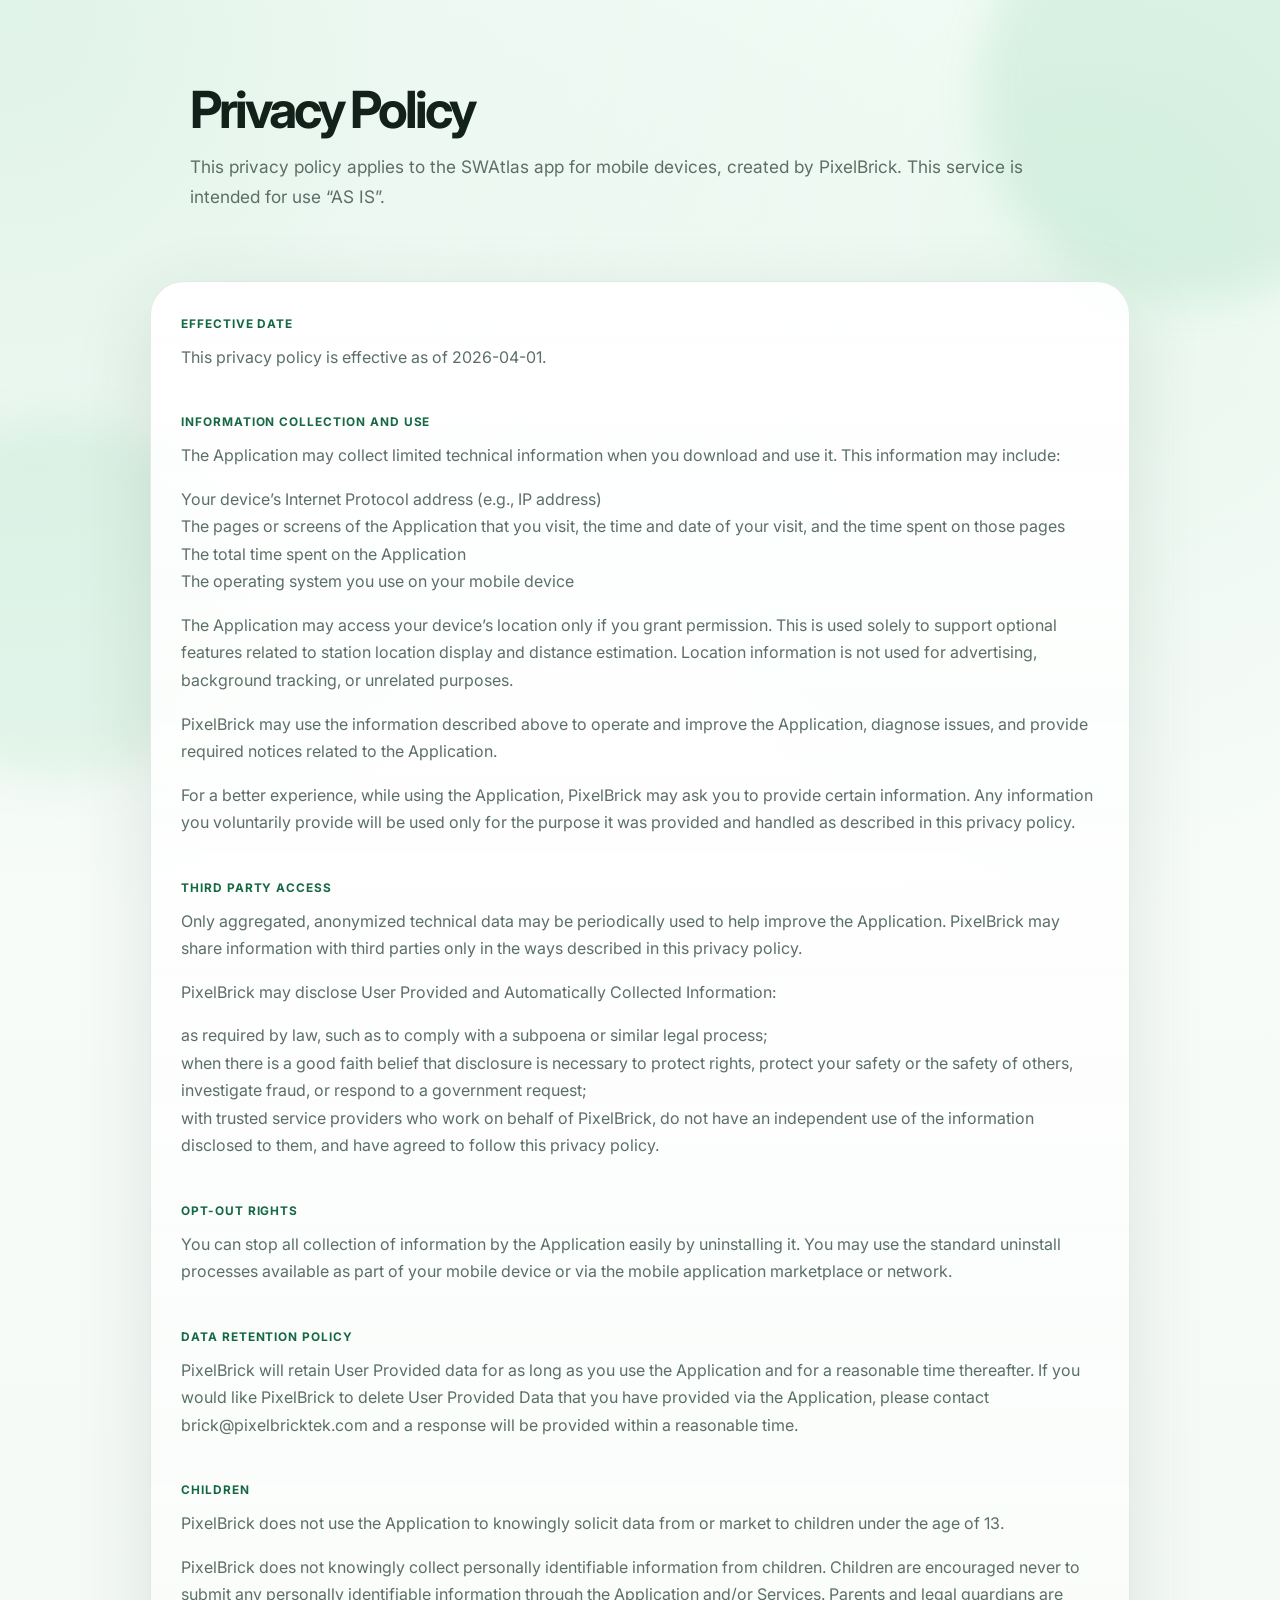
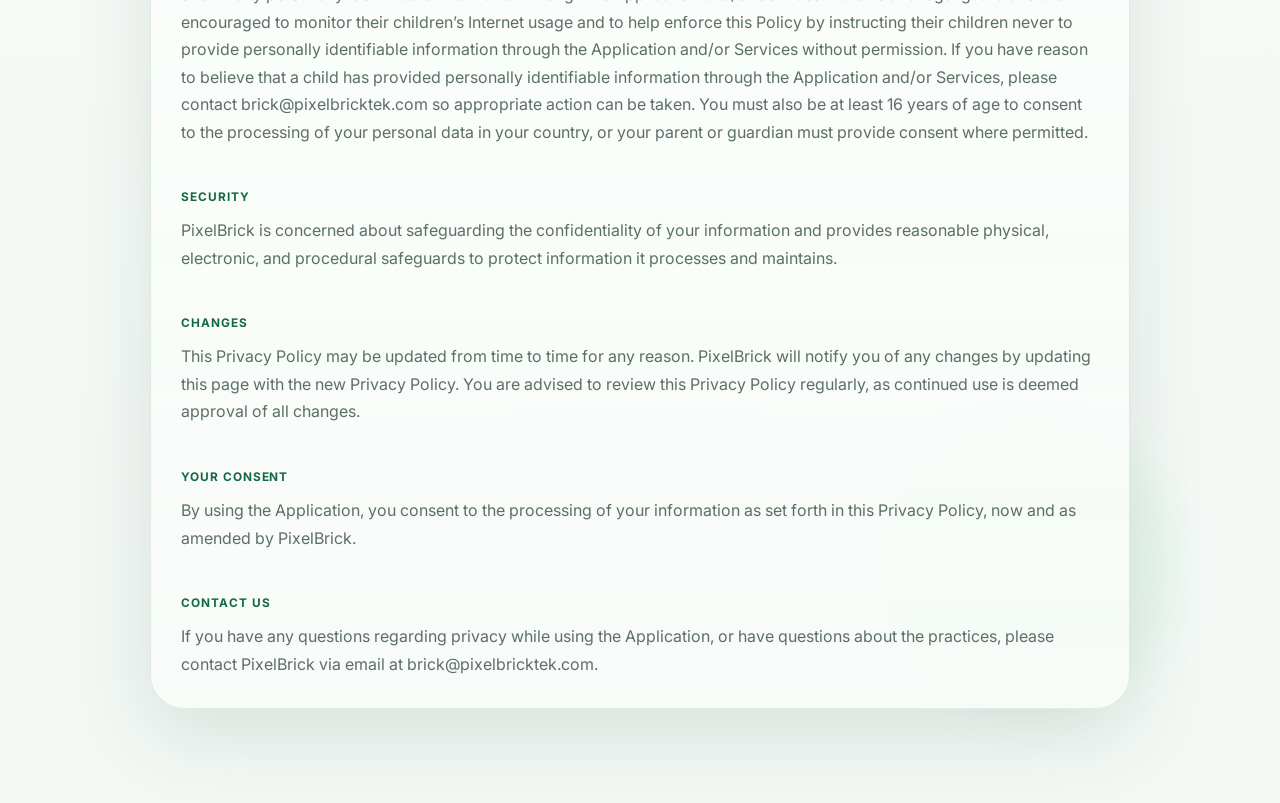
==== privacy-policy.html @ 625f08e7 "Add files via upload" ====
<!DOCTYPE html>
<html lang="en">
<head>
  <meta charset="UTF-8">
  <meta name="viewport" content="width=device-width, initial-scale=1.0">
  <title>SWAtlas — Privacy Policy</title>
  <meta name="description" content="Privacy Policy for the SWAtlas mobile application.">
  <link rel="preconnect" href="https://fonts.googleapis.com">
  <link rel="preconnect" href="https://fonts.gstatic.com" crossorigin>
  <link href="https://fonts.googleapis.com/css2?family=Inter:wght@300;400;500;600;700;800&display=swap" rel="stylesheet">
  <link rel="stylesheet" href="style.css">
</head>
<body>
  <div class="page-shell">
    <div class="ambient ambient-1"></div>
    <div class="ambient ambient-2"></div>
    <div class="ambient ambient-3"></div>

    <header class="hero">
      <div class="hero-grid" style="grid-template-columns: 1fr; padding-top: 10px; justify-items: center;">
        <div class="hero-copy" style="max-width: 900px; width: 100%; margin: 0 auto; text-align: left;">
          <h1 style="max-width: 900px; font-size: clamp(2.4rem, 4vw, 4.6rem);">Privacy Policy</h1>
          <p class="hero-text" style="max-width: 860px;">
            This privacy policy applies to the SWAtlas app for mobile devices, created by PixelBrick. This service is intended for use “AS IS”.
          </p>
        </div>
      </div>
    </header>

    <main>
      <section class="section" style="padding-top: 24px; padding-bottom: 94px; display: flex; justify-content: center;">
        <article class="glass-card intro-main" style="max-width: 980px; width: 100%; margin: 0 auto; text-align: left;">
          <span class="mini-tag">Effective Date</span>
          <p style="margin-top: 12px;">This privacy policy is effective as of 2026-04-01.</p>

          <span class="mini-tag" style="margin-top: 28px;">Information Collection and Use</span>
          <p style="margin-top: 12px;">
            The Application may collect limited technical information when you download and use it. This information may include:
          </p>
          <p>
            Your device’s Internet Protocol address (e.g., IP address)<br>
            The pages or screens of the Application that you visit, the time and date of your visit, and the time spent on those pages<br>
            The total time spent on the Application<br>
            The operating system you use on your mobile device
          </p>
          <p>
            The Application may access your device’s location only if you grant permission. This is used solely to support optional features related to station location display and distance estimation. Location information is not used for advertising, background tracking, or unrelated purposes.
          </p>
          <p>
            PixelBrick may use the information described above to operate and improve the Application, diagnose issues, and provide required notices related to the Application.
          </p>
          <p>
            For a better experience, while using the Application, PixelBrick may ask you to provide certain information. Any information you voluntarily provide will be used only for the purpose it was provided and handled as described in this privacy policy.
          </p>

          <span class="mini-tag" style="margin-top: 28px;">Third Party Access</span>
          <p style="margin-top: 12px;">
            Only aggregated, anonymized technical data may be periodically used to help improve the Application. PixelBrick may share information with third parties only in the ways described in this privacy policy.
          </p>
          <p>
            PixelBrick may disclose User Provided and Automatically Collected Information:
          </p>
          <p>
            as required by law, such as to comply with a subpoena or similar legal process;<br>
            when there is a good faith belief that disclosure is necessary to protect rights, protect your safety or the safety of others, investigate fraud, or respond to a government request;<br>
            with trusted service providers who work on behalf of PixelBrick, do not have an independent use of the information disclosed to them, and have agreed to follow this privacy policy.
          </p>

          <span class="mini-tag" style="margin-top: 28px;">Opt-Out Rights</span>
          <p style="margin-top: 12px;">
            You can stop all collection of information by the Application easily by uninstalling it. You may use the standard uninstall processes available as part of your mobile device or via the mobile application marketplace or network.
          </p>

          <span class="mini-tag" style="margin-top: 28px;">Data Retention Policy</span>
          <p style="margin-top: 12px;">
            PixelBrick will retain User Provided data for as long as you use the Application and for a reasonable time thereafter. If you would like PixelBrick to delete User Provided Data that you have provided via the Application, please contact brick@pixelbricktek.com and a response will be provided within a reasonable time.
          </p>

          <span class="mini-tag" style="margin-top: 28px;">Children</span>
          <p style="margin-top: 12px;">
            PixelBrick does not use the Application to knowingly solicit data from or market to children under the age of 13.
          </p>
          <p>
            PixelBrick does not knowingly collect personally identifiable information from children. Children are encouraged never to submit any personally identifiable information through the Application and/or Services. Parents and legal guardians are encouraged to monitor their children’s Internet usage and to help enforce this Policy by instructing their children never to provide personally identifiable information through the Application and/or Services without permission. If you have reason to believe that a child has provided personally identifiable information through the Application and/or Services, please contact brick@pixelbricktek.com so appropriate action can be taken. You must also be at least 16 years of age to consent to the processing of your personal data in your country, or your parent or guardian must provide consent where permitted.
          </p>

          <span class="mini-tag" style="margin-top: 28px;">Security</span>
          <p style="margin-top: 12px;">
            PixelBrick is concerned about safeguarding the confidentiality of your information and provides reasonable physical, electronic, and procedural safeguards to protect information it processes and maintains.
          </p>

          <span class="mini-tag" style="margin-top: 28px;">Changes</span>
          <p style="margin-top: 12px;">
            This Privacy Policy may be updated from time to time for any reason. PixelBrick will notify you of any changes by updating this page with the new Privacy Policy. You are advised to review this Privacy Policy regularly, as continued use is deemed approval of all changes.
          </p>

          <span class="mini-tag" style="margin-top: 28px;">Your Consent</span>
          <p style="margin-top: 12px;">
            By using the Application, you consent to the processing of your information as set forth in this Privacy Policy, now and as amended by PixelBrick.
          </p>

          <span class="mini-tag" style="margin-top: 28px;">Contact Us</span>
          <p style="margin-top: 12px; margin-bottom: 0;">
            If you have any questions regarding privacy while using the Application, or have questions about the practices, please contact PixelBrick via email at brick@pixelbricktek.com.
          </p>
        </article>
      </section>
    </main>
  </div>
</body>
</html>
---- style.css ----
:root {
  --bg: #f7fbf8;
  --surface: rgba(255, 255, 255, 0.82);
  --surface-strong: rgba(255, 255, 255, 0.94);
  --line: rgba(27, 111, 69, 0.12);
  --text: #12211a;
  --muted: #5c6f67;
  --green-deep: #166844;
  --shadow: 0 24px 80px rgba(28, 61, 44, 0.12);
  --radius-xl: 34px;
  --max-width: 1240px;
}

* {
  box-sizing: border-box;
}

html {
  scroll-behavior: smooth;
}

body {
  margin: 0;
  font-family: "Inter", sans-serif;
  color: var(--text);
  background:
    radial-gradient(circle at top left, rgba(53, 170, 107, 0.14), transparent 34%),
    radial-gradient(circle at right 15% top 10%, rgba(95, 198, 138, 0.12), transparent 28%),
    linear-gradient(180deg, #fcfffd 0%, #f7fbf8 45%, #f3f8f5 100%);
  min-height: 100vh;
}

a {
  text-decoration: none;
  color: inherit;
}

img {
  display: block;
  max-width: 100%;
}

.page-shell {
  position: relative;
  overflow: hidden;
}

.ambient {
  position: absolute;
  border-radius: 999px;
  filter: blur(20px);
  pointer-events: none;
}

.ambient-1 {
  width: 420px;
  height: 420px;
  top: -120px;
  right: -120px;
  background: rgba(61, 179, 111, 0.12);
}

.ambient-2 {
  width: 360px;
  height: 360px;
  top: 420px;
  left: -120px;
  background: rgba(81, 194, 129, 0.1);
}

.ambient-3 {
  width: 300px;
  height: 300px;
  bottom: 90px;
  right: 8%;
  background: rgba(96, 212, 152, 0.08);
}

.hero,
.section {
  position: relative;
  z-index: 2;
}

.hero {
  max-width: var(--max-width);
  margin: 0 auto;
  padding: 56px 24px 12px;
}

.hero-grid {
  display: grid;
  grid-template-columns: 1.02fr 0.98fr;
  gap: 34px;
  align-items: center;
  padding: 20px 4px 16px;
}

.eyebrow,
.section-tag,
.mini-tag {
  display: inline-flex;
  align-items: center;
  gap: 8px;
  font-weight: 700;
  letter-spacing: 0.08em;
  text-transform: uppercase;
  color: var(--green-deep);
  font-size: 0.8rem;
}

.hero-copy h1 {
  margin: 18px 0 18px;
  font-size: clamp(2.9rem, 5vw, 5.4rem);
  line-height: 0.98;
  letter-spacing: -0.06em;
  max-width: 740px;
}

.hero-text,
.section-heading p,
.feature-card p,
.intro-main p,
.intro-side p,
.stat-label {
  color: var(--muted);
  line-height: 1.72;
  font-size: 1rem;
}

.hero-text {
  max-width: 700px;
  font-size: 1.08rem;
}

.hero-actions {
  display: flex;
  gap: 14px;
  flex-wrap: wrap;
  margin-top: 28px;
}

.btn {
  padding: 15px 22px;
  border-radius: 999px;
  font-weight: 700;
  transition: transform 0.22s ease, box-shadow 0.22s ease, background 0.22s ease;
}

.btn:hover {
  transform: translateY(-2px);
}

.btn-primary {
  background: linear-gradient(135deg, #22a765, #147246);
  color: white;
  box-shadow: 0 18px 34px rgba(27, 128, 76, 0.25);
}

.btn-secondary {
  background: rgba(255, 255, 255, 0.8);
  border: 1px solid var(--line);
  color: var(--green-deep);
  box-shadow: 0 12px 26px rgba(18, 47, 32, 0.08);
}

.hero-stats {
  display: grid;
  grid-template-columns: repeat(3, minmax(0, 1fr));
  gap: 14px;
  margin-top: 28px;
}

.stat-card,
.feature-card,
.glass-card {
  border: 1px solid var(--line);
  background: linear-gradient(180deg, rgba(255,255,255,0.92), rgba(248,252,249,0.86));
  box-shadow: var(--shadow);
}

.stat-card {
  border-radius: 22px;
  padding: 20px 18px;
}

.stat-value {
  display: block;
  font-size: 1.28rem;
  font-weight: 800;
  color: var(--green-deep);
  margin-bottom: 6px;
  letter-spacing: -0.03em;
}

.hero-visual {
  display: flex;
  justify-content: center;
  align-items: center;
}

.hero-screenshot {
  width: min(440px, 100%);
  height: auto;
  object-fit: contain;
}

.section {
  max-width: var(--max-width);
  margin: 0 auto;
  padding: 88px 24px 0;
}

.section-heading {
  max-width: 760px;
  margin-bottom: 28px;
}

.section-heading h2 {
  margin: 14px 0 14px;
  font-size: clamp(2rem, 3vw, 3.4rem);
  line-height: 1.05;
  letter-spacing: -0.05em;
}

.intro-grid {
  display: grid;
  grid-template-columns: 1.18fr 0.82fr 0.82fr;
  gap: 18px;
}

.glass-card {
  border-radius: var(--radius-xl);
  padding: 30px;
}

.intro-main h3 {
  margin: 12px 0 12px;
  font-size: 1.9rem;
  line-height: 1.12;
  letter-spacing: -0.05em;
}

.intro-side {
  display: flex;
  flex-direction: column;
  min-height: 260px;
}

.intro-thumb {
  width: 100%;
  aspect-ratio: 4 / 3;
  object-fit: cover;
  border-radius: 20px;
  margin-bottom: 18px;
}

.mini-tag {
  font-size: 0.74rem;
}

.features-section .feature-grid {
  display: grid;
  grid-template-columns: repeat(3, minmax(0, 1fr));
  gap: 18px;
}

.feature-card {
  border-radius: 30px;
  padding: 28px;
  min-height: 240px;
}

.card-number {
  width: 48px;
  height: 48px;
  border-radius: 15px;
  display: grid;
  place-items: center;
  font-weight: 800;
  background: linear-gradient(135deg, rgba(34,167,101,0.14), rgba(20,114,70,0.2));
  color: var(--green-deep);
  margin-bottom: 18px;
}

.feature-card h3 {
  margin: 0 0 10px;
  font-size: 1.36rem;
  letter-spacing: -0.04em;
}

.site-footer {
  margin-top: 72px;
  background: #eef2ef;
  border-top: 1px solid var(--line);
}

.site-footer-inner {
  max-width: var(--max-width);
  margin: 0 auto;
  padding: 22px 24px;
  display: flex;
  align-items: center;
  justify-content: space-between;
  gap: 16px;
}

.site-footer-inner p {
  margin: 0;
  color: var(--muted);
  font-size: 0.95rem;
}

.footer-link {
  color: var(--green-deep);
  font-weight: 600;
}

.footer-link:hover {
  text-decoration: underline;
}

@media (max-width: 1100px) {
  .hero-grid,
  .intro-grid,
  .features-section .feature-grid,
  .hero-stats {
    grid-template-columns: 1fr;
  }
}

@media (max-width: 720px) {
  .hero {
    padding: 28px 16px 6px;
  }

  .section {
    padding-left: 16px;
    padding-right: 16px;
    padding-top: 72px;
  }

  .hero-copy h1 {
    font-size: 2.7rem;
  }

   .glass-card,
  .feature-card {
    border-radius: 26px;
    padding: 24px;
  }

  .site-footer-inner {
    flex-direction: column;
    align-items: flex-start;
  }
}
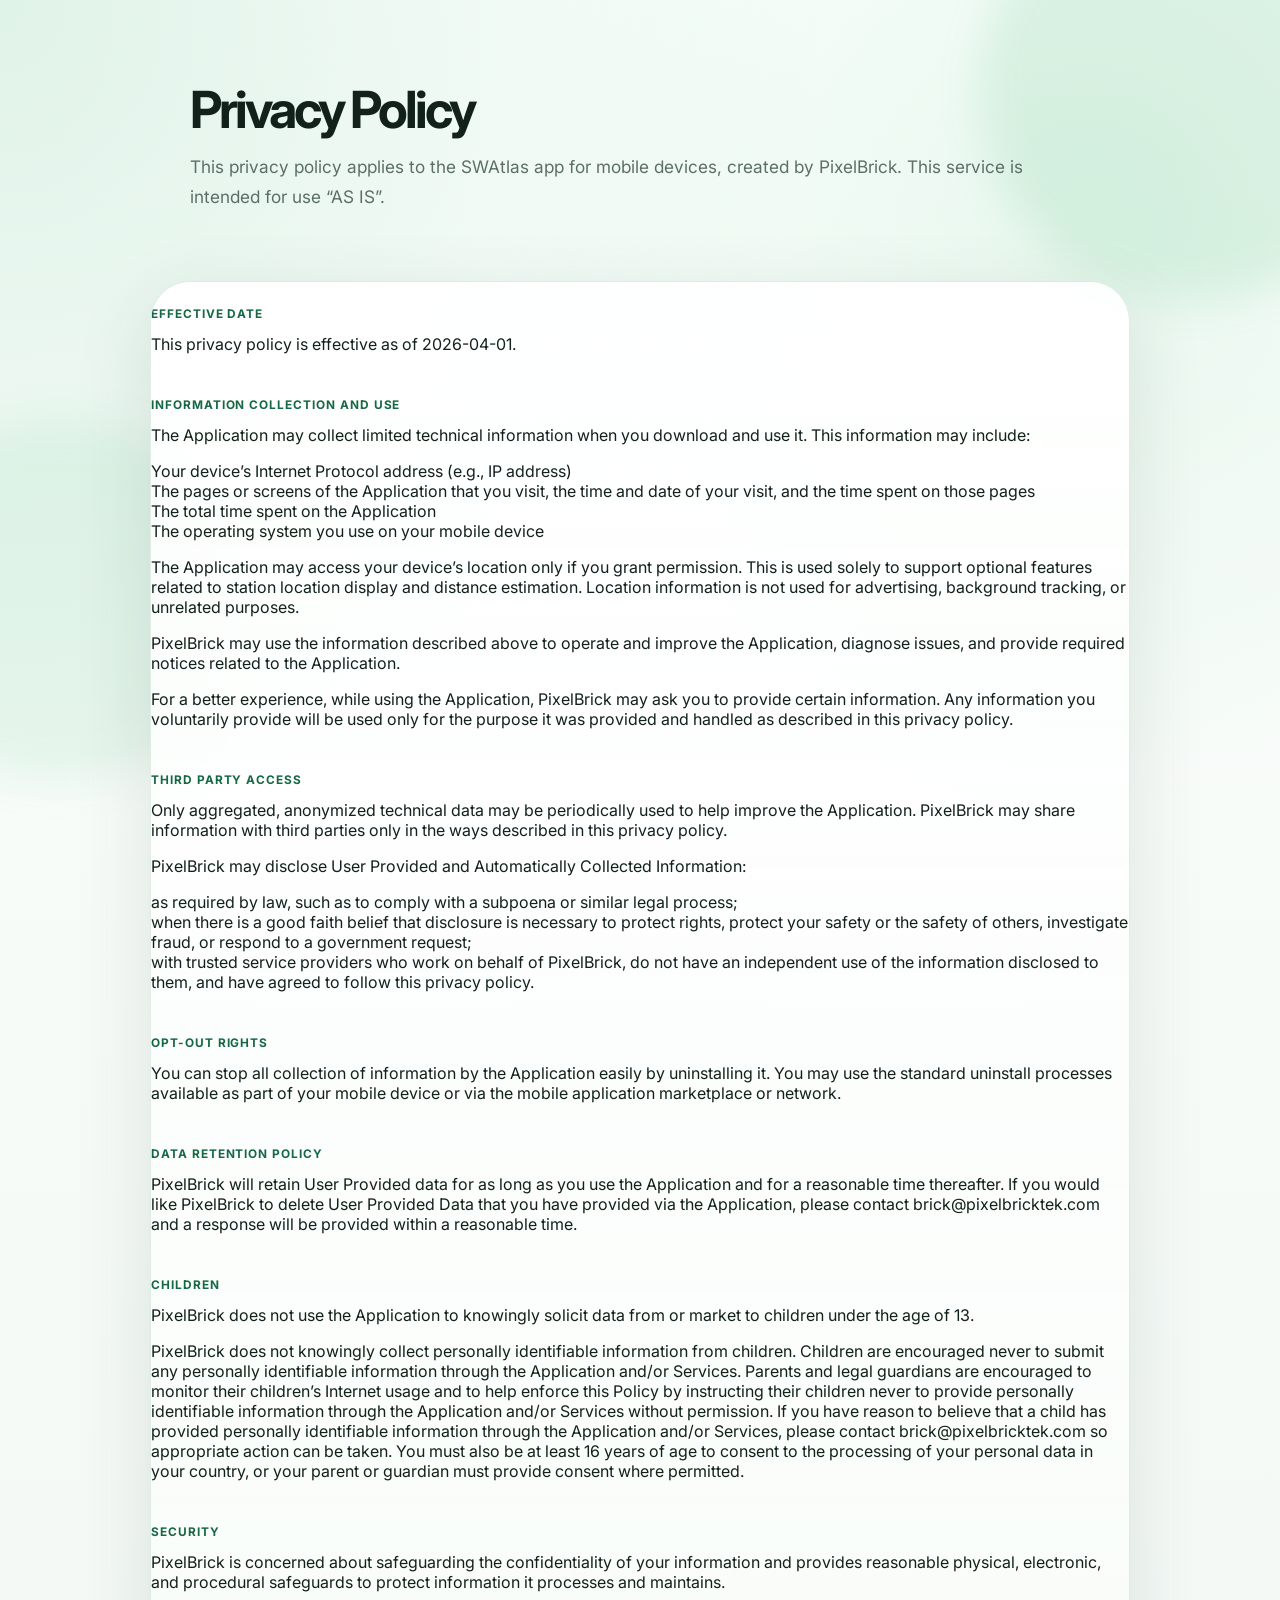
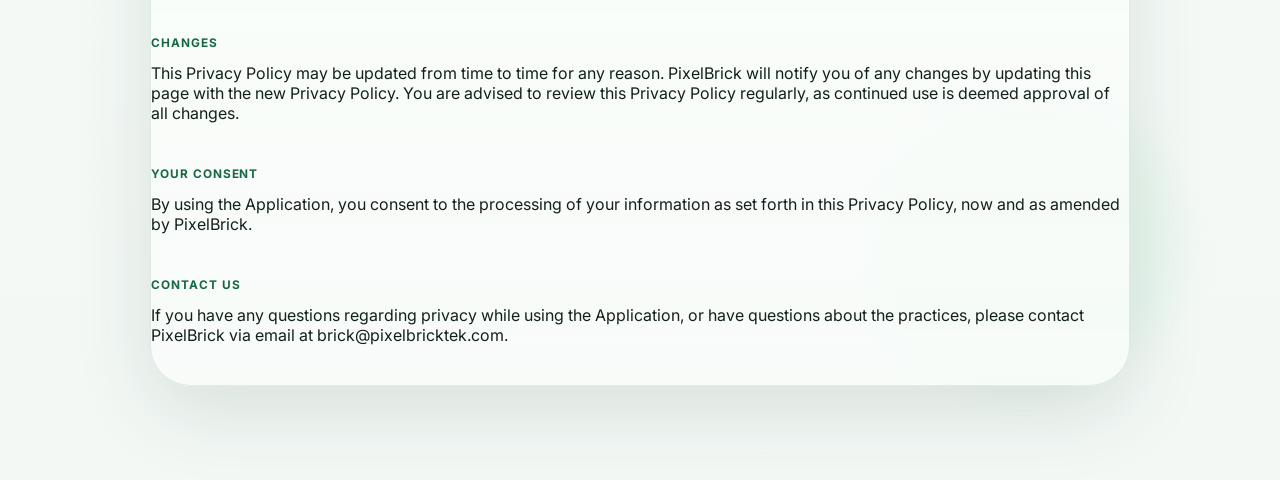
==== commit 0d58f905: "Add files via upload" ====
--- a/privacy-policy.html
+++ b/privacy-policy.html
@@ -29,8 +29,8 @@
 
     <main>
       <section class="section" style="padding-top: 24px; padding-bottom: 94px; display: flex; justify-content: center;">
-        <article class="glass-card intro-main" style="max-width: 980px; width: 100%; margin: 0 auto; text-align: left;">
-          <span class="mini-tag">Effective Date</span>
+        <article class="glass-card intro-main privacy-policy-card" style="max-width: 980px; width: 100%; margin: 0 auto; text-align: left;">
+          <br><span class="mini-tag">Effective Date</span>
           <p style="margin-top: 12px;">This privacy policy is effective as of 2026-04-01.</p>
 
           <span class="mini-tag" style="margin-top: 28px;">Information Collection and Use</span>
@@ -103,6 +103,7 @@
           <p style="margin-top: 12px; margin-bottom: 0;">
             If you have any questions regarding privacy while using the Application, or have questions about the practices, please contact PixelBrick via email at brick@pixelbricktek.com.
           </p>
+		  <br><br>
         </article>
       </section>
     </main>
--- a/style.css
+++ b/style.css
@@ -120,8 +120,6 @@
 .hero-text,
 .section-heading p,
 .feature-card p,
-.intro-main p,
-.intro-side p,
 .stat-label {
   color: var(--muted);
   line-height: 1.72;
@@ -223,36 +221,32 @@
   letter-spacing: -0.05em;
 }
 
-.intro-grid {
+.intro-gallery-shell {
+  padding: 22px;
+  border-radius: 38px;
+  background: linear-gradient(180deg, rgba(255,255,255,0.94), rgba(245,250,247,0.9));
+}
+
+.intro-gallery {
   display: grid;
-  grid-template-columns: 1.18fr 0.82fr 0.82fr;
+  grid-template-columns: repeat(4, minmax(0, 1fr));
   gap: 18px;
 }
 
-.glass-card {
-  border-radius: var(--radius-xl);
-  padding: 30px;
-}
-
-.intro-main h3 {
-  margin: 12px 0 12px;
-  font-size: 1.9rem;
-  line-height: 1.12;
-  letter-spacing: -0.05em;
-}
-
-.intro-side {
-  display: flex;
-  flex-direction: column;
-  min-height: 260px;
-}
-
-.intro-thumb {
+.intro-shot-card {
+  border-radius: 28px;
+  padding: 10px;
+  background: linear-gradient(180deg, rgba(255,255,255,0.96), rgba(243,249,245,0.92));
+  border: 1px solid rgba(27, 111, 69, 0.1);
+  box-shadow: 0 18px 44px rgba(25, 60, 42, 0.1);
+}
+
+.intro-shot {
   width: 100%;
-  aspect-ratio: 4 / 3;
-  object-fit: cover;
-  border-radius: 20px;
-  margin-bottom: 18px;
+  aspect-ratio: 1290 / 2796;
+  object-fit: contain;
+  border-radius: 22px;
+  background: linear-gradient(180deg, #ffffff, #f5f8f6);
 }
 
 .mini-tag {
@@ -322,10 +316,13 @@
 
 @media (max-width: 1100px) {
   .hero-grid,
-  .intro-grid,
   .features-section .feature-grid,
   .hero-stats {
     grid-template-columns: 1fr;
+  }
+
+  .intro-gallery {
+    grid-template-columns: repeat(2, minmax(0, 1fr));
   }
 }
 
@@ -350,8 +347,65 @@
     padding: 24px;
   }
 
+  .intro-gallery-shell {
+    padding: 16px;
+    border-radius: 28px;
+  }
+
+  .intro-gallery {
+    grid-template-columns: 1fr 1fr;
+    gap: 12px;
+  }
+
+  .intro-shot-card {
+    padding: 8px;
+    border-radius: 22px;
+  }
+
+  .intro-shot {
+    border-radius: 16px;
+  }
+
   .site-footer-inner {
     flex-direction: column;
     align-items: flex-start;
   }
 }
+
+
+.hero-screenshot {
+  width: min(360px, 84%);
+  border-radius: 34px;
+  overflow: hidden;
+  box-shadow: 0 24px 64px rgba(22, 58, 40, 0.16);
+}
+
+.privacy-policy-card {
+  border-radius: 40px;
+}
+
+@media (max-width: 720px) {
+  .hero-screenshot {
+    width: min(320px, 88%);
+    border-radius: 28px;
+  }
+
+  .privacy-policy-card {
+    border-radius: 28px;
+  }
+}
+
+
+.privacy-policy-card {
+  overflow: hidden;
+}
+
+.privacy-policy-card p,
+.privacy-policy-card span,
+.privacy-policy-card h1,
+.privacy-policy-card h2,
+.privacy-policy-card h3 {
+  max-width: 100%;
+  overflow-wrap: anywhere;
+  word-break: keep-all;
+}
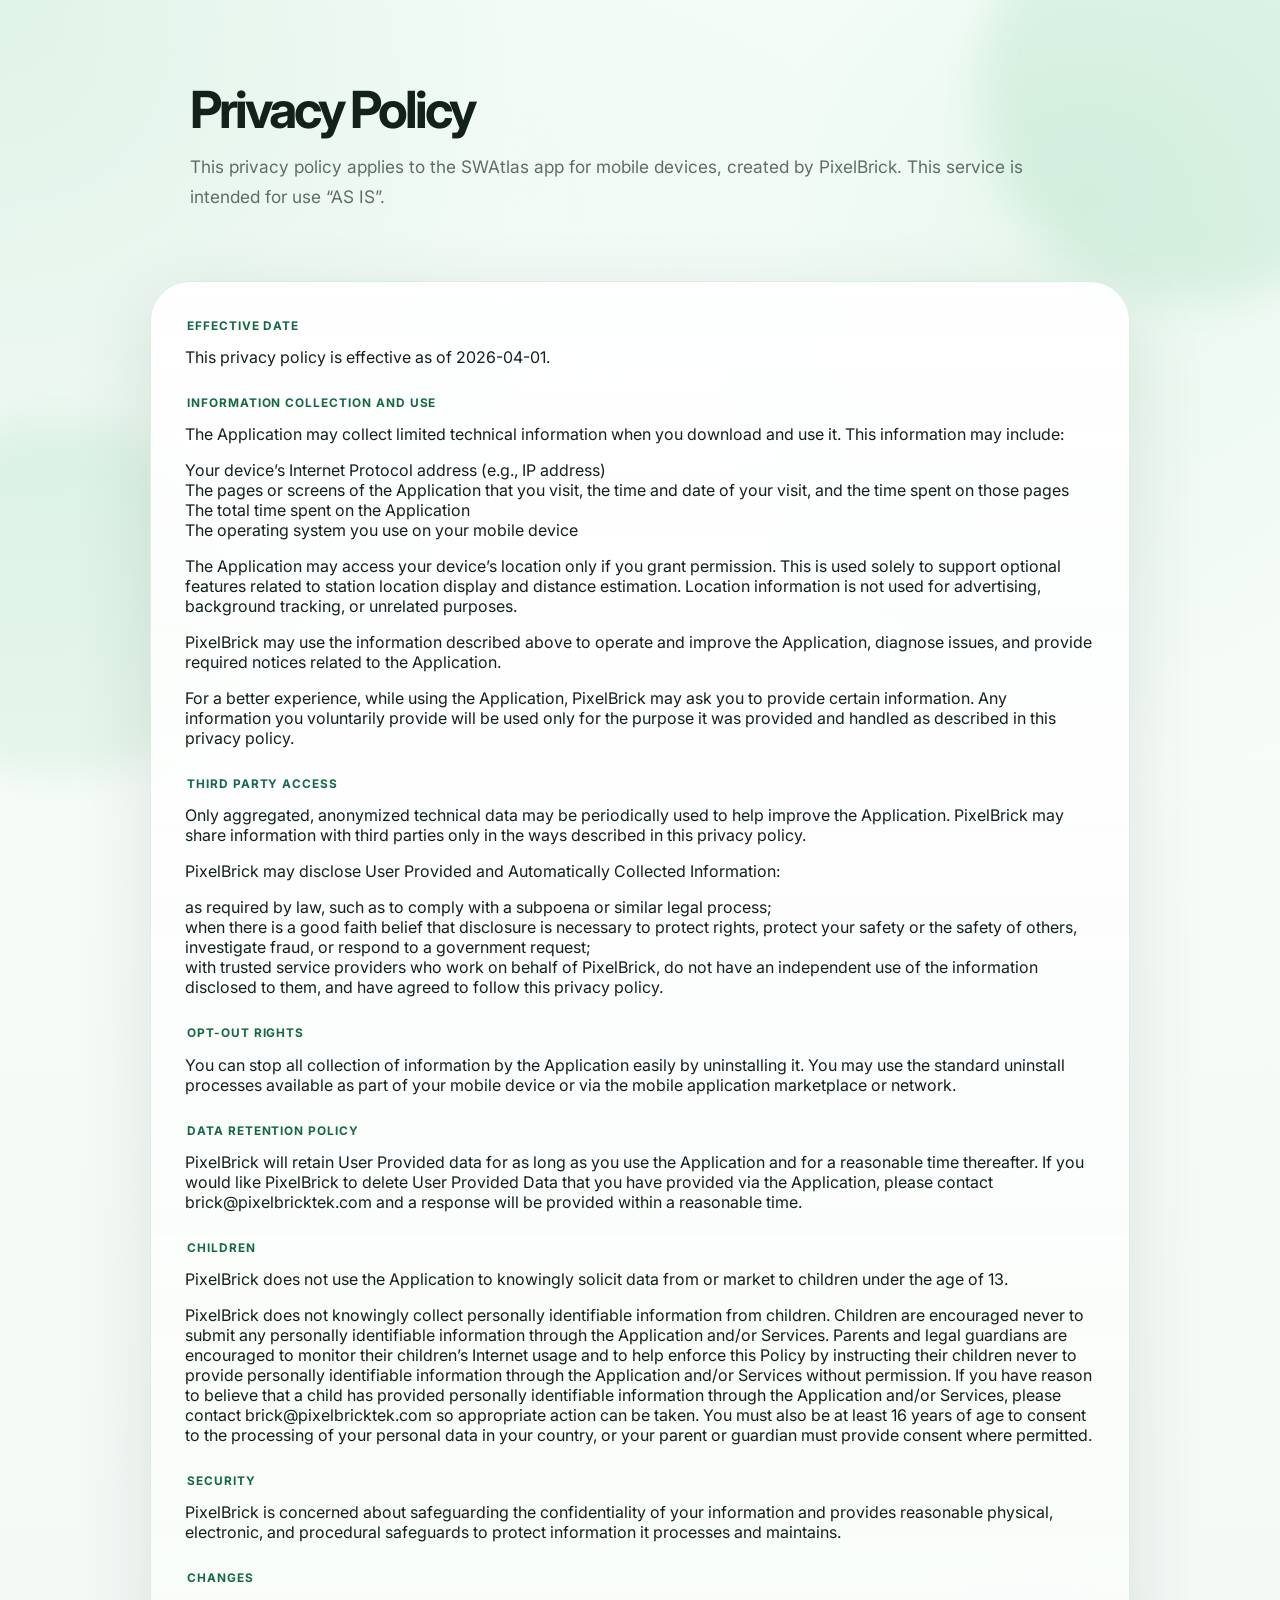
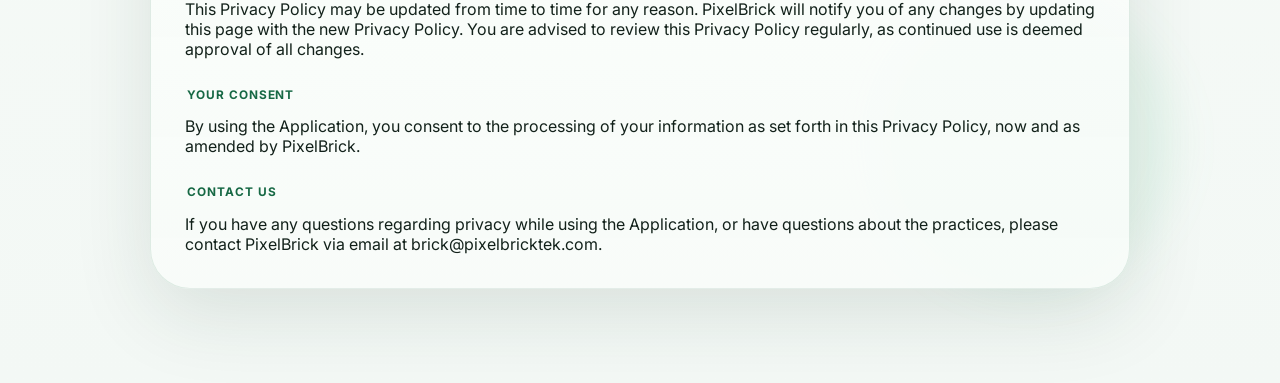
==== commit f8532c31: "Add files via upload" ====
--- a/privacy-policy.html
+++ b/privacy-policy.html
@@ -10,7 +10,7 @@
   <link href="https://fonts.googleapis.com/css2?family=Inter:wght@300;400;500;600;700;800&display=swap" rel="stylesheet">
   <link rel="stylesheet" href="style.css">
 </head>
-<body>
+<body class="privacy-policy-page">
   <div class="page-shell">
     <div class="ambient ambient-1"></div>
     <div class="ambient ambient-2"></div>
@@ -30,7 +30,7 @@
     <main>
       <section class="section" style="padding-top: 24px; padding-bottom: 94px; display: flex; justify-content: center;">
         <article class="glass-card intro-main privacy-policy-card" style="max-width: 980px; width: 100%; margin: 0 auto; text-align: left;">
-          <br><span class="mini-tag">Effective Date</span>
+          <span class="mini-tag">Effective Date</span>
           <p style="margin-top: 12px;">This privacy policy is effective as of 2026-04-01.</p>
 
           <span class="mini-tag" style="margin-top: 28px;">Information Collection and Use</span>
@@ -103,7 +103,6 @@
           <p style="margin-top: 12px; margin-bottom: 0;">
             If you have any questions regarding privacy while using the Application, or have questions about the practices, please contact PixelBrick via email at brick@pixelbricktek.com.
           </p>
-		  <br><br>
         </article>
       </section>
     </main>
--- a/style.css
+++ b/style.css
@@ -373,15 +373,42 @@
 }
 
 
+.privacy-policy-page .privacy-policy-card {
+  border-radius: 40px;
+  overflow: visible;
+  padding: 36px 34px 34px;
+}
+
+.privacy-policy-page .privacy-policy-card .mini-tag {
+  display: block;
+  line-height: 1.45;
+  margin-left: 2px;
+}
+
+.privacy-policy-page .privacy-policy-card p,
+.privacy-policy-page .privacy-policy-card span,
+.privacy-policy-page .privacy-policy-card h1,
+.privacy-policy-page .privacy-policy-card h2,
+.privacy-policy-page .privacy-policy-card h3 {
+  max-width: 100%;
+  overflow-wrap: anywhere;
+  word-break: keep-all;
+}
+
+@media (max-width: 720px) {
+  .privacy-policy-page .privacy-policy-card {
+    border-radius: 28px;
+    padding: 28px 22px 24px;
+  }
+}
+
 .hero-screenshot {
   width: min(360px, 84%);
+  height: auto;
+  object-fit: contain;
   border-radius: 34px;
   overflow: hidden;
   box-shadow: 0 24px 64px rgba(22, 58, 40, 0.16);
-}
-
-.privacy-policy-card {
-  border-radius: 40px;
 }
 
 @media (max-width: 720px) {
@@ -389,23 +416,4 @@
     width: min(320px, 88%);
     border-radius: 28px;
   }
-
-  .privacy-policy-card {
-    border-radius: 28px;
-  }
-}
-
-
-.privacy-policy-card {
-  overflow: hidden;
-}
-
-.privacy-policy-card p,
-.privacy-policy-card span,
-.privacy-policy-card h1,
-.privacy-policy-card h2,
-.privacy-policy-card h3 {
-  max-width: 100%;
-  overflow-wrap: anywhere;
-  word-break: keep-all;
-}
+}
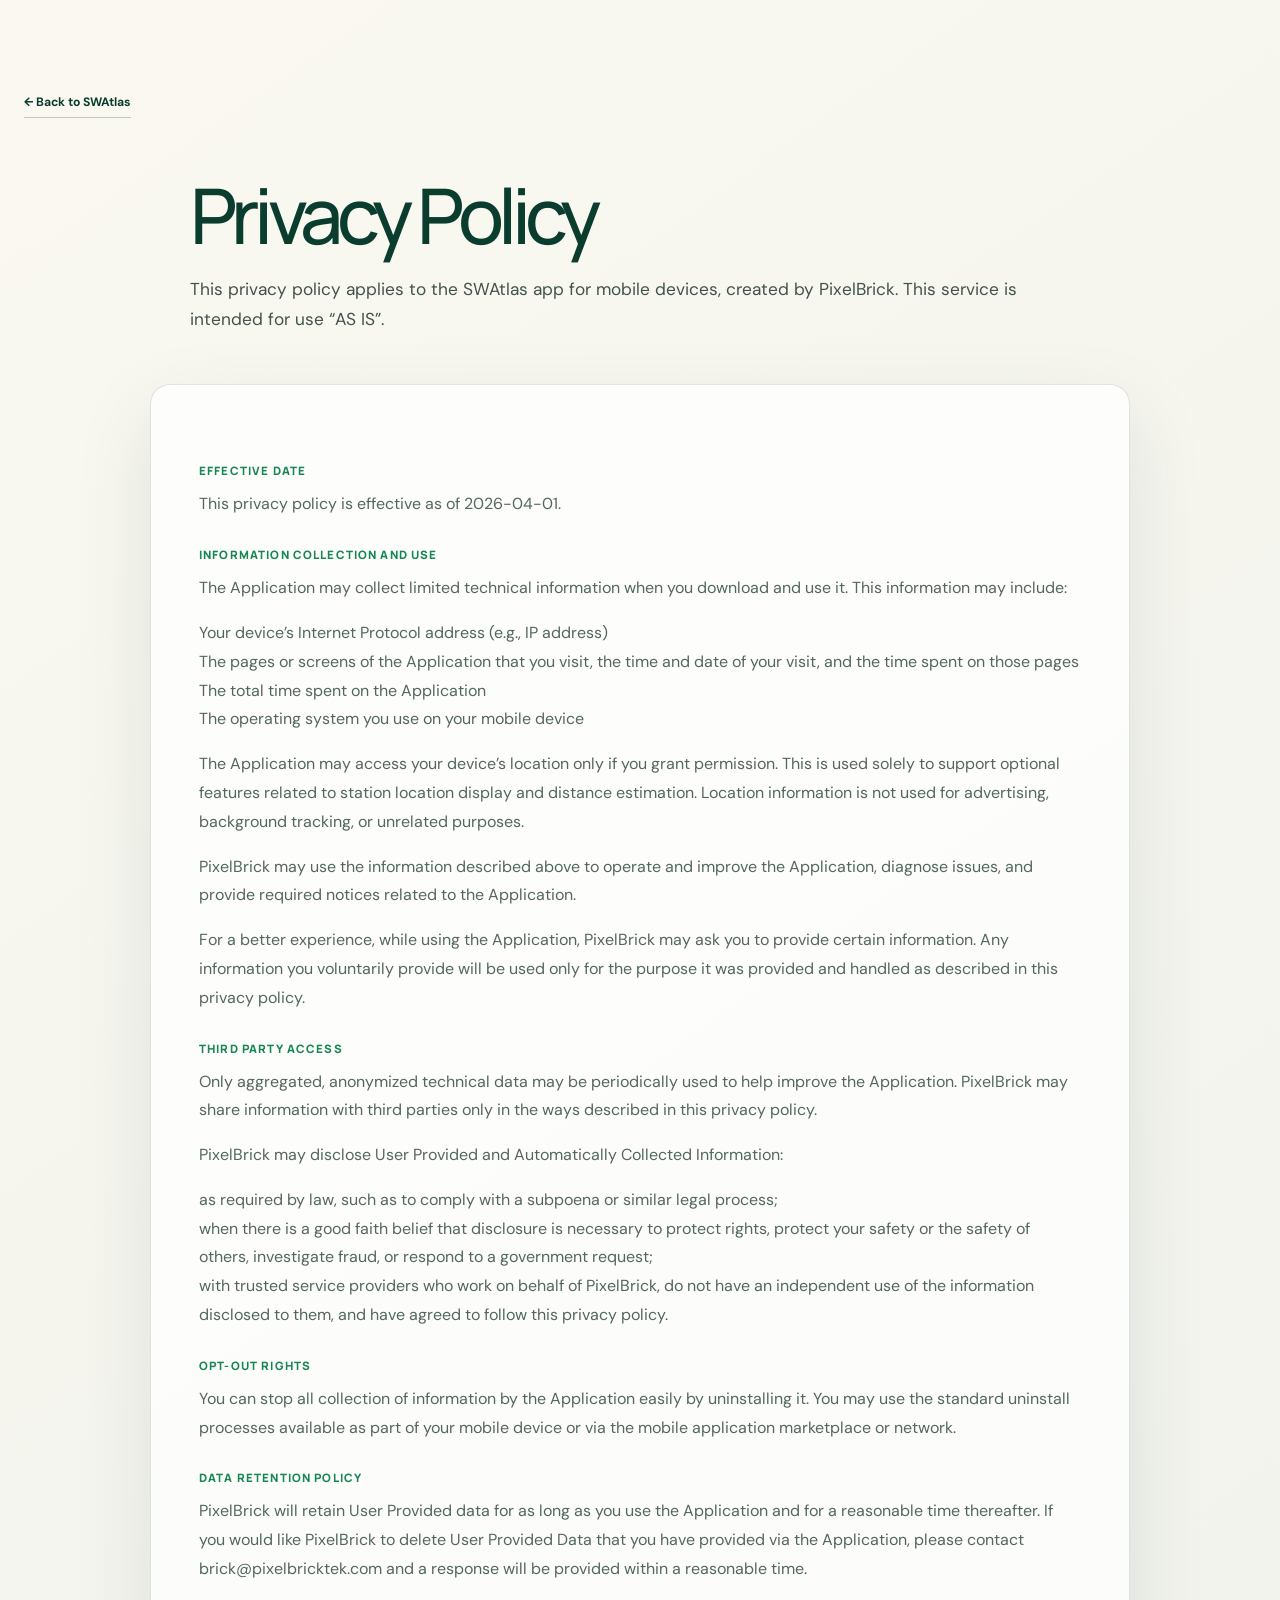
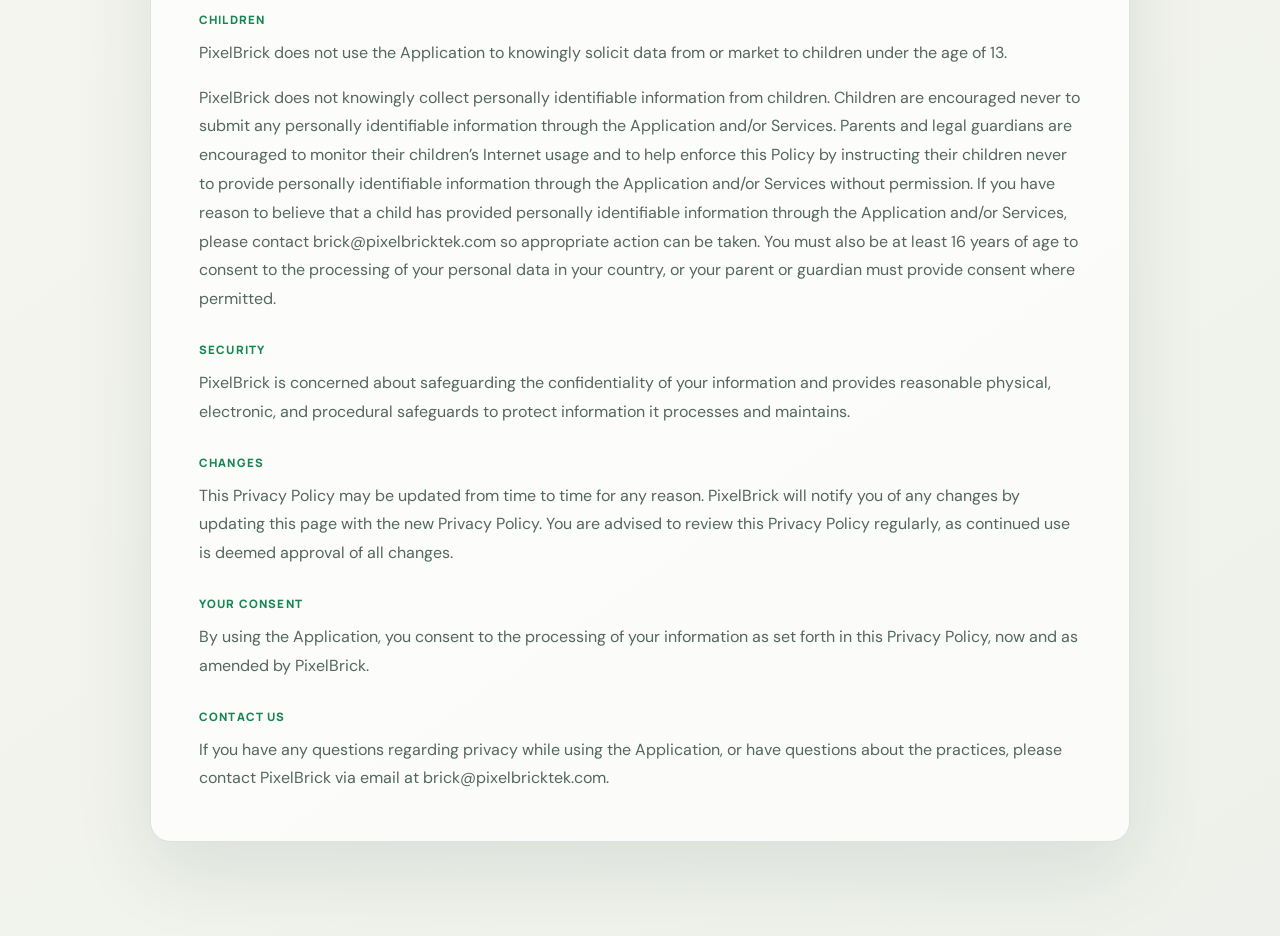
==== commit 38ee4a95: "Add files via upload" ====
--- a/privacy-policy.html
+++ b/privacy-policy.html
@@ -5,9 +5,10 @@
   <meta name="viewport" content="width=device-width, initial-scale=1.0">
   <title>SWAtlas — Privacy Policy</title>
   <meta name="description" content="Privacy Policy for the SWAtlas mobile application.">
+  <link rel="icon" type="image/png" href="ico.png">
   <link rel="preconnect" href="https://fonts.googleapis.com">
   <link rel="preconnect" href="https://fonts.gstatic.com" crossorigin>
-  <link href="https://fonts.googleapis.com/css2?family=Inter:wght@300;400;500;600;700;800&display=swap" rel="stylesheet">
+  <link href="https://fonts.googleapis.com/css2?family=DM+Sans:wght@400;500;600;700&amp;family=Manrope:wght@400;500;600;700;800&amp;display=swap" rel="stylesheet">
   <link rel="stylesheet" href="style.css">
 </head>
 <body class="privacy-policy-page">
@@ -17,6 +18,7 @@
     <div class="ambient ambient-3"></div>
 
     <header class="hero">
+      <a href="index.html" class="privacy-back">← Back to SWAtlas</a>
       <div class="hero-grid" style="grid-template-columns: 1fr; padding-top: 10px; justify-items: center;">
         <div class="hero-copy" style="max-width: 900px; width: 100%; margin: 0 auto; text-align: left;">
           <h1 style="max-width: 900px; font-size: clamp(2.4rem, 4vw, 4.6rem);">Privacy Policy</h1>
--- a/style.css
+++ b/style.css
@@ -1,419 +1,204 @@
 :root {
-  --bg: #f7fbf8;
-  --surface: rgba(255, 255, 255, 0.82);
-  --surface-strong: rgba(255, 255, 255, 0.94);
-  --line: rgba(27, 111, 69, 0.12);
-  --text: #12211a;
-  --muted: #5c6f67;
-  --green-deep: #166844;
-  --shadow: 0 24px 80px rgba(28, 61, 44, 0.12);
-  --radius-xl: 34px;
-  --max-width: 1240px;
-}
-
-* {
-  box-sizing: border-box;
-}
-
-html {
-  scroll-behavior: smooth;
-}
-
+  --ink: #10251d;
+  --ink-soft: #42534c;
+  --cream: #f3f0e8;
+  --paper: #fbfaf6;
+  --mint: #55d98a;
+  --mint-deep: #168653;
+  --emerald: #0b3d2f;
+  --emerald-2: #092d24;
+  --gold: #bb9a5a;
+  --line: rgba(16, 50, 39, .13);
+  --max: 1320px;
+  --scroll-progress: 0;
+  --scroll-y: 0px;
+}
+
+* { box-sizing: border-box; }
+html { scroll-behavior: smooth; scroll-padding-top: 100px; }
 body {
   margin: 0;
-  font-family: "Inter", sans-serif;
-  color: var(--text);
-  background:
-    radial-gradient(circle at top left, rgba(53, 170, 107, 0.14), transparent 34%),
-    radial-gradient(circle at right 15% top 10%, rgba(95, 198, 138, 0.12), transparent 28%),
-    linear-gradient(180deg, #fcfffd 0%, #f7fbf8 45%, #f3f8f5 100%);
-  min-height: 100vh;
-}
-
-a {
-  text-decoration: none;
-  color: inherit;
-}
-
-img {
-  display: block;
-  max-width: 100%;
-}
-
-.page-shell {
-  position: relative;
-  overflow: hidden;
-}
-
-.ambient {
-  position: absolute;
-  border-radius: 999px;
-  filter: blur(20px);
-  pointer-events: none;
-}
-
-.ambient-1 {
-  width: 420px;
-  height: 420px;
-  top: -120px;
-  right: -120px;
-  background: rgba(61, 179, 111, 0.12);
-}
-
-.ambient-2 {
-  width: 360px;
-  height: 360px;
-  top: 420px;
-  left: -120px;
-  background: rgba(81, 194, 129, 0.1);
-}
-
-.ambient-3 {
-  width: 300px;
-  height: 300px;
-  bottom: 90px;
-  right: 8%;
-  background: rgba(96, 212, 152, 0.08);
-}
-
-.hero,
-.section {
-  position: relative;
-  z-index: 2;
-}
-
-.hero {
-  max-width: var(--max-width);
-  margin: 0 auto;
-  padding: 56px 24px 12px;
-}
-
-.hero-grid {
-  display: grid;
-  grid-template-columns: 1.02fr 0.98fr;
-  gap: 34px;
-  align-items: center;
-  padding: 20px 4px 16px;
-}
-
-.eyebrow,
-.section-tag,
-.mini-tag {
-  display: inline-flex;
-  align-items: center;
-  gap: 8px;
-  font-weight: 700;
-  letter-spacing: 0.08em;
-  text-transform: uppercase;
-  color: var(--green-deep);
-  font-size: 0.8rem;
-}
-
-.hero-copy h1 {
-  margin: 18px 0 18px;
-  font-size: clamp(2.9rem, 5vw, 5.4rem);
-  line-height: 0.98;
-  letter-spacing: -0.06em;
-  max-width: 740px;
-}
-
-.hero-text,
-.section-heading p,
-.feature-card p,
-.stat-label {
-  color: var(--muted);
-  line-height: 1.72;
-  font-size: 1rem;
-}
-
-.hero-text {
-  max-width: 700px;
-  font-size: 1.08rem;
-}
-
-.hero-actions {
-  display: flex;
-  gap: 14px;
-  flex-wrap: wrap;
-  margin-top: 28px;
-}
-
-.btn {
-  padding: 15px 22px;
-  border-radius: 999px;
-  font-weight: 700;
-  transition: transform 0.22s ease, box-shadow 0.22s ease, background 0.22s ease;
-}
-
-.btn:hover {
-  transform: translateY(-2px);
-}
-
-.btn-primary {
-  background: linear-gradient(135deg, #22a765, #147246);
-  color: white;
-  box-shadow: 0 18px 34px rgba(27, 128, 76, 0.25);
-}
-
-.btn-secondary {
-  background: rgba(255, 255, 255, 0.8);
-  border: 1px solid var(--line);
-  color: var(--green-deep);
-  box-shadow: 0 12px 26px rgba(18, 47, 32, 0.08);
-}
-
-.hero-stats {
-  display: grid;
-  grid-template-columns: repeat(3, minmax(0, 1fr));
-  gap: 14px;
-  margin-top: 28px;
-}
-
-.stat-card,
-.feature-card,
-.glass-card {
-  border: 1px solid var(--line);
-  background: linear-gradient(180deg, rgba(255,255,255,0.92), rgba(248,252,249,0.86));
-  box-shadow: var(--shadow);
-}
-
-.stat-card {
-  border-radius: 22px;
-  padding: 20px 18px;
-}
-
-.stat-value {
-  display: block;
-  font-size: 1.28rem;
-  font-weight: 800;
-  color: var(--green-deep);
-  margin-bottom: 6px;
-  letter-spacing: -0.03em;
-}
-
-.hero-visual {
-  display: flex;
-  justify-content: center;
-  align-items: center;
-}
-
-.hero-screenshot {
-  width: min(440px, 100%);
-  height: auto;
-  object-fit: contain;
-}
-
-.section {
-  max-width: var(--max-width);
-  margin: 0 auto;
-  padding: 88px 24px 0;
-}
-
-.section-heading {
-  max-width: 760px;
-  margin-bottom: 28px;
-}
-
-.section-heading h2 {
-  margin: 14px 0 14px;
-  font-size: clamp(2rem, 3vw, 3.4rem);
-  line-height: 1.05;
-  letter-spacing: -0.05em;
-}
-
-.intro-gallery-shell {
-  padding: 22px;
-  border-radius: 38px;
-  background: linear-gradient(180deg, rgba(255,255,255,0.94), rgba(245,250,247,0.9));
-}
-
-.intro-gallery {
-  display: grid;
-  grid-template-columns: repeat(4, minmax(0, 1fr));
-  gap: 18px;
-}
-
-.intro-shot-card {
-  border-radius: 28px;
-  padding: 10px;
-  background: linear-gradient(180deg, rgba(255,255,255,0.96), rgba(243,249,245,0.92));
-  border: 1px solid rgba(27, 111, 69, 0.1);
-  box-shadow: 0 18px 44px rgba(25, 60, 42, 0.1);
-}
-
-.intro-shot {
-  width: 100%;
-  aspect-ratio: 1290 / 2796;
-  object-fit: contain;
-  border-radius: 22px;
-  background: linear-gradient(180deg, #ffffff, #f5f8f6);
-}
-
-.mini-tag {
-  font-size: 0.74rem;
-}
-
-.features-section .feature-grid {
-  display: grid;
-  grid-template-columns: repeat(3, minmax(0, 1fr));
-  gap: 18px;
-}
-
-.feature-card {
-  border-radius: 30px;
-  padding: 28px;
-  min-height: 240px;
-}
-
-.card-number {
-  width: 48px;
-  height: 48px;
-  border-radius: 15px;
-  display: grid;
-  place-items: center;
-  font-weight: 800;
-  background: linear-gradient(135deg, rgba(34,167,101,0.14), rgba(20,114,70,0.2));
-  color: var(--green-deep);
-  margin-bottom: 18px;
-}
-
-.feature-card h3 {
-  margin: 0 0 10px;
-  font-size: 1.36rem;
-  letter-spacing: -0.04em;
-}
-
-.site-footer {
-  margin-top: 72px;
-  background: #eef2ef;
-  border-top: 1px solid var(--line);
-}
-
-.site-footer-inner {
-  max-width: var(--max-width);
-  margin: 0 auto;
-  padding: 22px 24px;
-  display: flex;
-  align-items: center;
-  justify-content: space-between;
-  gap: 16px;
-}
-
-.site-footer-inner p {
-  margin: 0;
-  color: var(--muted);
-  font-size: 0.95rem;
-}
-
-.footer-link {
-  color: var(--green-deep);
-  font-weight: 600;
-}
-
-.footer-link:hover {
-  text-decoration: underline;
-}
-
-@media (max-width: 1100px) {
-  .hero-grid,
-  .features-section .feature-grid,
-  .hero-stats {
-    grid-template-columns: 1fr;
-  }
-
-  .intro-gallery {
-    grid-template-columns: repeat(2, minmax(0, 1fr));
-  }
-}
-
-@media (max-width: 720px) {
-  .hero {
-    padding: 28px 16px 6px;
-  }
-
-  .section {
-    padding-left: 16px;
-    padding-right: 16px;
-    padding-top: 72px;
-  }
-
-  .hero-copy h1 {
-    font-size: 2.7rem;
-  }
-
-   .glass-card,
-  .feature-card {
-    border-radius: 26px;
-    padding: 24px;
-  }
-
-  .intro-gallery-shell {
-    padding: 16px;
-    border-radius: 28px;
-  }
-
-  .intro-gallery {
-    grid-template-columns: 1fr 1fr;
-    gap: 12px;
-  }
-
-  .intro-shot-card {
-    padding: 8px;
-    border-radius: 22px;
-  }
-
-  .intro-shot {
-    border-radius: 16px;
-  }
-
-  .site-footer-inner {
-    flex-direction: column;
-    align-items: flex-start;
-  }
-}
-
-
-.privacy-policy-page .privacy-policy-card {
-  border-radius: 40px;
-  overflow: visible;
-  padding: 36px 34px 34px;
-}
-
-.privacy-policy-page .privacy-policy-card .mini-tag {
-  display: block;
-  line-height: 1.45;
-  margin-left: 2px;
-}
-
-.privacy-policy-page .privacy-policy-card p,
-.privacy-policy-page .privacy-policy-card span,
-.privacy-policy-page .privacy-policy-card h1,
-.privacy-policy-page .privacy-policy-card h2,
-.privacy-policy-page .privacy-policy-card h3 {
-  max-width: 100%;
-  overflow-wrap: anywhere;
-  word-break: keep-all;
-}
-
-@media (max-width: 720px) {
-  .privacy-policy-page .privacy-policy-card {
-    border-radius: 28px;
-    padding: 28px 22px 24px;
-  }
-}
-
-.hero-screenshot {
-  width: min(360px, 84%);
-  height: auto;
-  object-fit: contain;
-  border-radius: 34px;
-  overflow: hidden;
-  box-shadow: 0 24px 64px rgba(22, 58, 40, 0.16);
-}
-
-@media (max-width: 720px) {
-  .hero-screenshot {
-    width: min(320px, 88%);
-    border-radius: 28px;
-  }
-}
+  min-width: 320px;
+  overflow-x: hidden;
+  color: var(--ink);
+  background: var(--cream);
+  font-family: "DM Sans", sans-serif;
+  -webkit-font-smoothing: antialiased;
+}
+body::selection { background: var(--mint); color: var(--emerald); }
+a { color: inherit; text-decoration: none; }
+button, input { font: inherit; }
+img { display: block; max-width: 100%; }
+.sr-only { position: absolute; width: 1px; height: 1px; padding: 0; margin: -1px; overflow: hidden; clip: rect(0,0,0,0); white-space: nowrap; border: 0; }
+
+.scroll-progress {
+  position: fixed; inset: 0 auto auto 0; z-index: 100;
+  width: calc(var(--scroll-progress) * 100%); height: 3px;
+  background: linear-gradient(90deg, var(--gold), var(--mint));
+  box-shadow: 0 0 18px rgba(85,217,138,.6);
+}
+.grain {
+  position: fixed; inset: 0; z-index: 90; pointer-events: none; opacity: .035;
+  background-image:
+    radial-gradient(circle at 18% 22%, #07140f 0 .55px, transparent .7px),
+    radial-gradient(circle at 72% 64%, #07140f 0 .45px, transparent .65px);
+  background-size: 5px 5px, 7px 7px;
+}
+.page-shell { position: relative; overflow: clip; }
+.signal-field { position: fixed; inset: 0; z-index: 0; pointer-events: none; opacity: .55; }
+.signal-field i { position: absolute; border: 1px solid rgba(22,134,83,.09); border-radius: 50%; transform: translateY(calc(var(--scroll-y) * -.035)); }
+.signal-field i:nth-child(1) { width: 600px; height: 600px; left: -410px; top: 18vh; }
+.signal-field i:nth-child(2) { width: 850px; height: 850px; left: -535px; top: 8vh; }
+.signal-field i:nth-child(3) { width: 1100px; height: 1100px; left: -660px; top: -2vh; }
+.signal-field i:nth-child(4) { width: 520px; height: 520px; right: -360px; top: 54vh; transform: translateY(calc(var(--scroll-y) * -.06)); }
+.signal-field i:nth-child(5) { width: 760px; height: 760px; right: -480px; top: 42vh; transform: translateY(calc(var(--scroll-y) * -.06)); }
+.signal-field i:nth-child(6) { width: 1000px; height: 1000px; right: -600px; top: 30vh; transform: translateY(calc(var(--scroll-y) * -.06)); }
+
+.top-anchor-bar { position: fixed; inset: 18px 0 auto; z-index: 80; padding: 0 24px; }
+.top-anchor-inner {
+  max-width: var(--max); min-height: 68px; margin: 0 auto; padding: 8px 9px 8px 18px;
+  display: flex; align-items: center; gap: 24px;
+  border: 1px solid rgba(255,255,255,.62); border-radius: 18px;
+  background: rgba(250,248,241,.82); backdrop-filter: blur(22px) saturate(145%);
+  box-shadow: 0 16px 50px rgba(14,50,39,.12), inset 0 1px rgba(255,255,255,.86);
+}
+.top-brand { display: inline-flex; align-items: center; gap: 10px; font-family: "Manrope", sans-serif; font-weight: 800; letter-spacing: -.035em; }
+.brand-mark { width: 36px; height: 36px; display: grid; place-items: center; overflow: hidden; border-radius: 11px; background: #fff; box-shadow: 0 7px 18px rgba(16,57,43,.12); }
+.brand-mark img { width: 42px; height: 42px; object-fit: cover; }
+.top-anchor-nav { margin-left: auto; display: flex; align-items: center; gap: 3px; }
+.top-anchor-link { position: relative; padding: 12px 13px; color: #476057; font-size: .83rem; font-weight: 600; transition: color .25s ease; }
+.top-anchor-link::after { content: ""; position: absolute; left: 13px; right: 13px; bottom: 6px; height: 1px; background: var(--mint-deep); transform: scaleX(0); transition: transform .25s ease; }
+.top-anchor-link:hover, .top-anchor-link.is-active { color: var(--emerald); }
+.top-anchor-link:hover::after, .top-anchor-link.is-active::after { transform: scaleX(1); }
+.download-link { padding: 13px 17px; margin-left: 5px; border-radius: 11px; color: #fff; background: var(--emerald); font-size: .82rem; font-weight: 700; box-shadow: 0 10px 22px rgba(11,61,47,.2); transition: transform .25s ease, background .25s ease; }
+.download-link:hover { transform: translateY(-2px); background: #0e4c3a; }
+.top-anchor-menu-button { display: none; }
+
+.hero { position: relative; z-index: 2; min-height: 930px; padding: 154px 24px 80px; overflow: hidden; background: radial-gradient(circle at 76% 34%, rgba(96,220,145,.18), transparent 24%), linear-gradient(145deg, #faf8f1 0%, #efede4 56%, #e8ede5 100%); }
+.hero::before { content: ""; position: absolute; inset: 0; background-image: linear-gradient(rgba(14,65,48,.045) 1px, transparent 1px), linear-gradient(90deg, rgba(14,65,48,.045) 1px, transparent 1px); background-size: 78px 78px; mask-image: linear-gradient(to bottom, #000, transparent 86%); }
+.hero-grid { position: relative; max-width: var(--max); margin: 0 auto; display: grid; grid-template-columns: .96fr 1.04fr; gap: 7vw; align-items: center; }
+.hero-copy, .hero-stage, [data-parallax] { transform: translate3d(0, var(--parallax, 0), 0); }
+.eyebrow, .section-tag { display: inline-flex; align-items: center; gap: 9px; color: var(--mint-deep); font-family: "Manrope", sans-serif; font-size: .72rem; font-weight: 800; letter-spacing: .15em; text-transform: uppercase; }
+.live-dot { width: 7px; height: 7px; border-radius: 50%; background: var(--mint); box-shadow: 0 0 0 5px rgba(85,217,138,.14), 0 0 20px var(--mint); animation: live-pulse 2s ease-in-out infinite; }
+@keyframes live-pulse { 50% { box-shadow: 0 0 0 9px rgba(85,217,138,0), 0 0 25px var(--mint); } }
+h1, h2, h3 { font-family: "Manrope", sans-serif; }
+.hero h1 { margin: 24px 0; max-width: 710px; font-size: clamp(3.7rem, 6.3vw, 6.4rem); line-height: .91; letter-spacing: -.075em; font-weight: 500; }
+.hero h1 em, .section-heading h2 em, .code-copy h2 em, .feature-intro h2 em, .closing-content h2 em { color: var(--mint-deep); font-style: normal; font-weight: 700; }
+.hero-text { max-width: 600px; margin: 0; color: var(--ink-soft); font-size: 1.08rem; line-height: 1.75; }
+.hero-actions { display: flex; align-items: center; flex-wrap: wrap; gap: 26px; margin-top: 35px; }
+.primary-button { display: inline-flex; align-items: center; justify-content: center; gap: 16px; min-height: 56px; padding: 0 22px; border-radius: 13px; color: #fff; background: var(--emerald); font-size: .9rem; font-weight: 700; box-shadow: 0 15px 30px rgba(11,61,47,.18); transition: transform .28s ease, box-shadow .28s ease; }
+.primary-button:hover { transform: translateY(-3px); box-shadow: 0 21px 38px rgba(11,61,47,.25); }
+.text-button { display: inline-flex; align-items: center; gap: 12px; padding: 10px 0; border-bottom: 1px solid rgba(11,61,47,.25); color: var(--emerald); font-size: .88rem; font-weight: 700; transition: gap .25s ease, border-color .25s ease; }
+.text-button:hover { gap: 17px; border-color: var(--emerald); }
+.hero-proof { display: flex; flex-wrap: wrap; gap: 0; margin-top: 52px; border-top: 1px solid var(--line); border-bottom: 1px solid var(--line); }
+.hero-proof span { padding: 13px 17px 13px 0; margin-right: 17px; color: #4f635b; font-size: .74rem; font-weight: 700; letter-spacing: .05em; text-transform: uppercase; }
+.hero-proof b { margin-right: 7px; color: var(--gold); font-size: .65rem; }
+
+.hero-stage { position: relative; min-height: 690px; display: grid; place-items: center; perspective: 1300px; }
+.phone-frame { --tilt-x: 0deg; --tilt-y: 0deg; position: relative; z-index: 3; width: min(390px, 71vw); padding: 11px; border: 1px solid rgba(7,42,32,.22); border-radius: 50px; background: linear-gradient(145deg, #253a32, #061c15 48%, #375147); box-shadow: 0 70px 110px rgba(12,45,35,.27), 0 25px 40px rgba(12,45,35,.17), inset 0 1px 1px rgba(255,255,255,.3); transform: rotateX(var(--tilt-x)) rotateY(var(--tilt-y)) rotateZ(2deg); transition: transform .18s ease-out; }
+.phone-frame::before { content: ""; position: absolute; top: 20px; left: 50%; z-index: 4; width: 102px; height: 25px; border-radius: 20px; background: #071b14; transform: translateX(-50%); }
+.hero-screenshot { width: 100%; aspect-ratio: 1179/2556; object-fit: cover; object-position: top; border-radius: 40px; }
+.phone-sheen { position: absolute; inset: 12px; z-index: 2; border-radius: 39px; pointer-events: none; background: linear-gradient(115deg, rgba(255,255,255,.28), transparent 24%, transparent 69%, rgba(255,255,255,.07)); }
+.frequency-halo { position: absolute; z-index: 1; width: 610px; height: 610px; border: 1px solid rgba(18,117,75,.13); border-radius: 50%; animation: halo-spin 42s linear infinite; }
+.frequency-halo::before, .frequency-halo::after { content: ""; position: absolute; border: 1px solid rgba(18,117,75,.1); border-radius: 50%; }
+.frequency-halo::before { inset: 62px; }.frequency-halo::after { inset: 130px; }
+.frequency-halo span { position: absolute; color: rgba(14,87,58,.58); font: 600 .65rem "Manrope",sans-serif; }
+.frequency-halo span:nth-child(1){left:6%;top:30%}.frequency-halo span:nth-child(2){left:18%;top:8%}.frequency-halo span:nth-child(3){left:48%;top:-2%}.frequency-halo span:nth-child(4){right:17%;top:9%}.frequency-halo span:nth-child(5){right:4%;top:36%}.frequency-halo span:nth-child(6){right:11%;bottom:19%}.frequency-halo span:nth-child(7){left:23%;bottom:4%}
+@keyframes halo-spin { to { transform: rotate(360deg); } }
+.hero-orbit { position: absolute; border: 1px solid rgba(27,121,79,.08); border-radius: 50%; pointer-events: none; transform: translateY(calc(var(--scroll-y) * -.08)); }
+.orbit-one { width: 720px; height: 720px; right: -500px; bottom: -260px; }.orbit-two { width: 1080px; height: 1080px; right: -680px; bottom: -440px; }
+.floating-card { position: absolute; z-index: 5; display: flex; align-items: center; gap: 13px; padding: 15px 17px; border: 1px solid rgba(255,255,255,.72); background: rgba(255,255,255,.83); backdrop-filter: blur(18px); box-shadow: 0 18px 45px rgba(14,53,40,.18); }
+.floating-card small { display:block; margin-bottom:4px; color:#7b8d86; font-size:.57rem; font-weight:800; letter-spacing:.11em; }.floating-card strong { display:block; color:var(--emerald); font-size:.83rem; }
+.floating-live { top: 26%; left: 0; border-radius: 16px; animation: float-one 5s ease-in-out infinite; }.floating-frequency { right: -1%; bottom: 21%; display:block; border-radius: 14px; animation: float-two 6.2s ease-in-out infinite; }
+.floating-frequency strong { font-size:1.45rem; letter-spacing:-.04em; }.floating-frequency strong span { font-size:.62rem; color:#72847d; letter-spacing:0; }
+.pulse-ring { position:relative; width:29px; height:29px; border:1px solid var(--mint-deep); border-radius:50%; }.pulse-ring::after { content:""; position:absolute; inset:8px; border-radius:50%; background:var(--mint); box-shadow:0 0 18px var(--mint); }
+@keyframes float-one { 50% { transform: translate(6px,-13px); } } @keyframes float-two { 50% { transform: translate(-5px,11px); } }
+.scroll-cue { position:absolute; left:7%; bottom:4%; color:#789087; font-size:.66rem; font-weight:700; letter-spacing:.12em; text-transform:uppercase; writing-mode:vertical-rl; display:flex; align-items:center; gap:10px; }.scroll-cue span { width:1px; height:40px; background:linear-gradient(var(--mint-deep),transparent); }
+
+.signal-marquee { position:relative; z-index:4; overflow:hidden; border-top:1px solid rgba(255,255,255,.15); border-bottom:1px solid rgba(255,255,255,.1); background:var(--emerald); color:#d7e9df; transform:rotate(-1.2deg) scale(1.02); box-shadow:0 18px 42px rgba(10,47,36,.15); }
+.signal-track { width:max-content; display:flex; align-items:center; gap:28px; padding:17px 0; animation:marquee 34s linear infinite; }
+.signal-track span { font:600 .69rem "Manrope",sans-serif; letter-spacing:.12em; }.signal-track b { margin-left:10px; color:var(--mint); font-weight:700; }.signal-track i { width:5px; height:5px; border-radius:50%; background:var(--gold); }
+@keyframes marquee { to { transform:translateX(-50%); } }
+
+.section { position:relative; z-index:2; max-width:var(--max); margin:0 auto; padding:150px 24px 20px; }
+.section-index { display:flex; align-items:center; gap:18px; margin-bottom:55px; color:#778780; font:.68rem "Manrope",sans-serif; letter-spacing:.15em; }.section-index span { color:var(--gold); font-weight:800; }.section-index i { width:70px; height:1px; background:var(--line); }.section-index b { font-weight:700; }
+.section-index.light { color:rgba(236,248,241,.58); }.section-index.light i { background:rgba(255,255,255,.16); }
+.section-heading h2, .feature-intro h2 { margin:15px 0 0; font-size:clamp(2.9rem,5vw,5.1rem); line-height:.99; letter-spacing:-.065em; font-weight:500; }
+.section-heading p { color:var(--ink-soft); line-height:1.78; }
+.split-heading { display:grid; grid-template-columns:1.2fr .8fr; gap:9vw; align-items:end; margin-bottom:55px; }.split-heading p { max-width:500px; margin:0 0 7px; }
+
+.database-panel { display:grid; grid-template-columns:1.08fr .92fr; min-height:610px; overflow:hidden; border:1px solid rgba(16,67,49,.12); border-radius:22px; background:rgba(250,248,241,.74); box-shadow:0 35px 90px rgba(24,58,46,.11); }
+.database-visual { position:relative; overflow:hidden; min-height:600px; background:linear-gradient(145deg,#0c3f30,#082c23); }
+.map-grid { position:absolute; inset:0; opacity:.24; background-image:linear-gradient(rgba(136,232,174,.16) 1px,transparent 1px),linear-gradient(90deg,rgba(136,232,174,.16) 1px,transparent 1px); background-size:58px 58px; transform:perspective(500px) rotateX(54deg) scale(1.35) translateY(-2%); }
+.map-glow { position:absolute; width:190px; height:190px; border-radius:50%; filter:blur(50px); background:rgba(74,224,135,.19); }.map-glow-1{top:8%;left:13%}.map-glow-2{top:41%;right:8%}.map-glow-3{bottom:-5%;left:38%}
+.station-pin { position:absolute; display:flex; align-items:center; gap:8px; color:rgba(229,245,237,.76); font-size:.63rem; letter-spacing:.08em; text-transform:uppercase; }.station-pin i { width:8px; height:8px; border:2px solid #082c23; border-radius:50%; background:var(--mint); box-shadow:0 0 0 5px rgba(85,217,138,.17),0 0 18px var(--mint); }.pin-1{top:24%;left:20%}.pin-2{top:45%;right:15%}.pin-3{bottom:22%;left:40%}
+.range-ring { position:absolute; border:1px solid rgba(85,217,138,.18); border-radius:50%; animation:range-pulse 3.5s ease-out infinite; }.ring-1{width:280px;height:280px;top:22%;right:-2%}.ring-2{width:420px;height:420px;top:11%;right:-13%;animation-delay:1s}@keyframes range-pulse{50%{opacity:.35;transform:scale(1.07)}}
+.database-counter { position:absolute; left:34px; bottom:32px; padding-left:18px; border-left:2px solid var(--mint); color:#fff; }.database-counter small,.database-counter span{display:block;color:rgba(225,242,233,.57);font-size:.6rem;letter-spacing:.12em}.database-counter strong{display:block;margin:8px 0 7px;font:600 clamp(1.9rem,3.2vw,3rem)/1 "Manrope",sans-serif;letter-spacing:-.055em}
+.database-list { padding:8px 36px; display:flex; flex-direction:column; justify-content:center; }
+.database-row { position:relative; display:grid; grid-template-columns:42px 1fr 24px; gap:12px; align-items:start; padding:34px 0; border-bottom:1px solid var(--line); transition:transform .25s ease; }.database-row:last-child{border:0}.database-row:hover{transform:translateX(7px)}
+.row-number { color:var(--gold); font:.67rem "Manrope",sans-serif; }.database-row h3{margin:0 0 9px;font-size:1.2rem;letter-spacing:-.03em}.database-row p{margin:0;color:#64766f;font-size:.86rem;line-height:1.65}.row-arrow{color:var(--mint-deep)}
+
+.code-section { max-width:none; margin-top:135px; padding:100px max(24px,calc((100vw - var(--max))/2 + 24px)) 120px; color:#eff8f3; background:linear-gradient(135deg,#0a3b2d 0%,#082c23 62%,#071f19 100%); overflow:hidden; }
+.code-section::before { content:"JPN"; position:absolute; right:-.05em; top:-.18em; color:rgba(255,255,255,.025); font:800 33vw/1 "Manrope",sans-serif; letter-spacing:-.09em; }
+.code-shell { position:relative; display:grid; grid-template-columns:.78fr 1.22fr; gap:8vw; align-items:center; }
+.section-tag.light { color:#78e4a3; }.code-copy h2{margin:18px 0 24px;font-size:clamp(3.2rem,5.3vw,5.7rem);line-height:.94;letter-spacing:-.07em;font-weight:500}.code-copy h2 em{color:var(--mint)}.code-copy>p{max-width:530px;color:rgba(228,242,234,.69);line-height:1.78}
+.code-benefits { list-style:none;margin:38px 0 0;padding:0;border-top:1px solid rgba(255,255,255,.12); }.code-benefits li{display:grid;grid-template-columns:42px 1fr;gap:14px;padding:19px 0;border-bottom:1px solid rgba(255,255,255,.12)}.code-benefits li>span{color:var(--gold);font-size:.66rem}.code-benefits strong,.code-benefits small{display:block}.code-benefits strong{font-size:.88rem}.code-benefits small{margin-top:5px;color:rgba(228,242,234,.54);font-size:.76rem;line-height:1.5}
+.code-demo { position:relative; color:var(--ink); border:1px solid rgba(255,255,255,.2); border-radius:20px; background:#f4f2eb; box-shadow:0 50px 100px rgba(0,0,0,.28); overflow:hidden; }
+.demo-toolbar { display:flex;align-items:center;gap:12px;padding:15px 18px;border-bottom:1px solid rgba(18,65,48,.1);background:rgba(255,255,255,.55);font:700 .64rem "Manrope",sans-serif;letter-spacing:.09em}.demo-toolbar>small{margin-left:auto;color:#86968f;font-size:.58rem}.demo-dots{display:flex;gap:5px}.demo-dots i{width:7px;height:7px;border-radius:50%;background:#d5d8d4}.demo-dots i:first-child{background:var(--mint)}
+.code-search-wrap{padding:26px 28px 18px}.code-search-wrap>label{display:block;margin-bottom:8px;color:#718079;font-size:.66rem;font-weight:700;letter-spacing:.1em;text-transform:uppercase}.code-search{display:flex;align-items:center;gap:12px;padding:8px 8px 8px 17px;border:1px solid rgba(14,65,47,.14);border-radius:12px;background:#fff;box-shadow:0 8px 25px rgba(19,61,46,.07)}.code-search>span{width:13px;height:13px;border:1.5px solid #72877f;border-radius:50%;position:relative}.code-search>span::after{content:"";position:absolute;width:5px;height:1.5px;background:#72877f;right:-4px;bottom:-2px;transform:rotate(45deg)}.code-search input{min-width:0;flex:1;border:0;outline:0;color:var(--emerald);background:transparent;font:700 1.15rem "Manrope",sans-serif;letter-spacing:.12em}.code-search button{display:flex;align-items:center;gap:8px;border:0;border-radius:8px;padding:10px 11px;color:#fff;background:var(--emerald);font-size:.68rem;font-weight:700;cursor:pointer}.code-search button i{width:7px;height:7px;border-radius:50%;background:var(--mint)}.code-search button.is-off{color:#667771;background:#e3e7e4}.code-search-wrap>small{display:block;margin-top:8px;color:#84938d;font-size:.65rem}
+.resolver-flow{display:grid;grid-template-columns:1fr 90px 1.8fr;gap:13px;align-items:stretch;padding:14px 28px 26px}.source-code{display:flex;min-height:186px;flex-direction:column;justify-content:center;padding:22px;border:1px solid rgba(14,65,47,.1);background:#e9e7df}.source-code small,.resolved-values span{color:#7b8b84;font-size:.58rem;font-weight:700;letter-spacing:.12em}.source-code strong{margin-top:10px;color:var(--emerald);font:600 clamp(2.5rem,4vw,4.2rem) "Manrope",sans-serif;letter-spacing:-.07em}
+.resolver-wave{display:flex;align-items:center;justify-content:center;gap:4px}.resolver-wave i{width:2px;height:18px;background:var(--mint-deep);animation:wave 1.1s ease-in-out infinite}.resolver-wave i:nth-child(2),.resolver-wave i:nth-child(6){animation-delay:.12s}.resolver-wave i:nth-child(3),.resolver-wave i:nth-child(5){animation-delay:.24s}.resolver-wave i:nth-child(4){animation-delay:.36s}@keyframes wave{50%{height:54px;background:var(--mint)}}
+.resolved-values{display:grid;grid-template-columns:1.35fr .65fr;gap:10px}.resolved-values article{display:flex;flex-direction:column;justify-content:center;padding:20px;border:1px solid rgba(22,134,83,.16);background:#fff;box-shadow:0 8px 22px rgba(17,62,46,.05)}.resolved-values .resolved-primary{background:linear-gradient(145deg,#fff,#edf9f1);border-color:rgba(22,134,83,.28)}.resolved-values strong{margin:10px 0 4px;color:var(--emerald);font:600 1.25rem "Manrope",sans-serif;letter-spacing:-.03em}.resolved-values .resolved-primary strong{font-size:1.65rem;color:var(--mint-deep)}.resolved-values small{color:var(--mint-deep);font-size:.61rem;line-height:1.4}.is-resolving .resolved-values article{animation:resolve-in .42s ease both}.is-resolving .resolved-values article:last-child{animation-delay:.06s}@keyframes resolve-in{from{opacity:.25;transform:translateY(8px)}to{opacity:1;transform:none}}
+.demo-chips{display:flex;align-items:center;gap:7px;padding:17px 28px;border-top:1px solid rgba(14,65,47,.1);background:rgba(255,255,255,.45)}.demo-chips button{border:1px solid rgba(14,65,47,.13);border-radius:7px;padding:7px 9px;color:#5a6c65;background:transparent;font-size:.65rem;font-weight:700;cursor:pointer}.demo-chips button.is-active{color:#fff;border-color:var(--emerald);background:var(--emerald)}.demo-chips>span{margin-left:auto;color:#587068;font-size:.62rem}.demo-chips>span i{display:inline-block;width:6px;height:6px;margin-right:5px;border-radius:50%;background:var(--mint)}.demo-chips>span.is-off{opacity:.45}
+
+.live-tools-section{padding-top:160px}.centered{max-width:760px;margin:0 auto 60px;text-align:center}.centered p{max-width:660px;margin:18px auto 0}.live-bento{display:grid;grid-template-columns:1.16fr .84fr;gap:18px}.live-card{position:relative;overflow:hidden;padding:36px;border:1px solid var(--line);background:rgba(251,250,246,.78);box-shadow:0 25px 65px rgba(25,62,47,.09)}.live-card-alert{min-height:500px;border-radius:20px}.live-card-time{min-height:500px;border-radius:20px}.live-card-progress{grid-column:1/-1;min-height:285px;border-radius:20px;background:var(--emerald);color:#fff}.card-kicker{display:flex;align-items:center;gap:10px;color:var(--mint-deep);font-size:.68rem;font-weight:800;letter-spacing:.12em;text-transform:uppercase}.live-card h3{margin:24px 0 15px;font-size:clamp(2rem,3.2vw,3.4rem);line-height:1;letter-spacing:-.06em;font-weight:500}.live-card>p{max-width:480px;color:#66766f;line-height:1.7}.notification-preview{position:absolute;left:34px;right:34px;bottom:36px;display:grid;grid-template-columns:47px 1fr 10px;gap:13px;align-items:center;padding:15px;border:1px solid rgba(255,255,255,.76);border-radius:16px;background:rgba(255,255,255,.84);backdrop-filter:blur(15px);box-shadow:0 18px 42px rgba(18,57,42,.14)}.notification-icon{width:45px;height:45px;overflow:hidden;border-radius:12px;background:#fff}.notification-icon img{width:100%;height:100%;object-fit:cover}.notification-preview small,.notification-preview strong,.notification-preview span{display:block}.notification-preview small{color:#778780;font-size:.6rem}.notification-preview strong{margin:3px 0;font-size:.86rem}.notification-preview span{color:#5d7169;font-size:.68rem}.notification-preview>i{font-style:normal;color:#82928c}
+.live-card-time{background:linear-gradient(150deg,#e9eee8,#f9f7f0)}.time-dial{position:absolute;left:34px;right:34px;bottom:36px;display:grid;grid-template-columns:1fr 28px 1fr;gap:10px;align-items:center;padding:22px;border-top:1px solid var(--line);border-bottom:1px solid var(--line)}.time-column small,.time-column span{display:block;color:#75857e;font-size:.58rem;letter-spacing:.09em}.time-column input,.time-column strong{display:block;width:100%;margin:8px 0;border:0;outline:0;background:transparent;color:var(--emerald);font:500 clamp(2rem,3.2vw,3.25rem) "Manrope",sans-serif;letter-spacing:-.06em}.time-column.local{text-align:right}.time-column.local strong{color:var(--mint-deep)}.time-arrow{text-align:center;color:var(--gold)}
+.live-progress-header{display:flex;align-items:flex-end;justify-content:space-between;gap:30px}.live-progress-label{display:flex;align-items:center;gap:8px;color:rgba(224,240,232,.62);font-size:.62rem;font-weight:700;letter-spacing:.13em}.live-progress-label i{width:7px;height:7px;border-radius:50%;background:var(--mint);box-shadow:0 0 14px var(--mint);animation:live-pulse 2s ease-in-out infinite}.live-progress-header h3{margin:16px 0 7px;font-size:1.7rem}.live-progress-header>div>small{color:rgba(226,240,233,.6);font-size:.72rem}.live-progress-header>strong{color:var(--mint);font:500 3.4rem "Manrope",sans-serif;letter-spacing:-.06em}.live-progress-header>strong small{display:block;color:rgba(226,240,233,.52);font:600 .56rem "DM Sans",sans-serif;letter-spacing:.11em;text-align:right;text-transform:uppercase}.broadcast-progress{margin-top:38px}.progress-time,.progress-status{display:flex;align-items:center;justify-content:space-between;gap:20px}.progress-time{margin-bottom:10px;color:rgba(228,242,234,.52);font-size:.6rem;letter-spacing:.08em}.progress-time span:nth-child(2){color:var(--mint);font-weight:700}.progress-track{position:relative;height:17px;overflow:visible;border:1px solid rgba(255,255,255,.12);border-radius:2px;background:rgba(255,255,255,.1);box-shadow:inset 0 2px 5px rgba(0,0,0,.14)}.progress-track::after{content:"";position:absolute;inset:2px;background:repeating-linear-gradient(90deg,transparent 0 calc(10% - 1px),rgba(255,255,255,.13) calc(10% - 1px) 10%);pointer-events:none}.progress-track>span{position:absolute;inset:2px auto 2px 2px;width:calc(var(--live-progress) - 2px);border-radius:1px;background:linear-gradient(90deg,#34bc70,var(--mint));box-shadow:0 0 22px rgba(85,217,138,.42);transform-origin:left;animation:progress-grow 1.35s cubic-bezier(.2,.8,.2,1) both}.progress-track>i{position:absolute;z-index:2;top:50%;left:var(--live-progress);width:15px;height:26px;border:3px solid var(--emerald);border-radius:4px;background:#fff;box-shadow:0 0 0 2px var(--mint),0 5px 17px rgba(0,0,0,.25);transform:translate(-50%,-50%)}@keyframes progress-grow{from{transform:scaleX(0)}to{transform:scaleX(1)}}.progress-status{margin-top:13px;color:rgba(228,242,234,.55);font-size:.69rem}.progress-status strong{color:#fff;font-size:.72rem}
+
+.experience-section{max-width:none;padding-left:0;padding-right:0;overflow:hidden}.experience-section>.section-index,.experience-section>.section-heading,.gallery-instruction{max-width:var(--max);margin-left:auto;margin-right:auto;padding-left:24px;padding-right:24px}.gallery-instruction{display:flex;align-items:center;gap:10px;margin-top:46px;margin-bottom:-42px;color:#667a72;font-size:.69rem;font-weight:700;letter-spacing:.05em}.gallery-instruction span{display:grid;place-items:center;width:27px;height:27px;border:1px solid var(--line);border-radius:50%;color:var(--mint-deep)}.screen-showcase{position:relative;margin-top:70px;padding:40px 0 85px;overflow-x:auto;overflow-y:hidden;scroll-behavior:smooth;scroll-snap-type:x proximity;scrollbar-width:none;cursor:grab;background:linear-gradient(180deg,rgba(213,225,217,.4),rgba(235,235,226,.2));touch-action:pan-x pan-y}.screen-showcase::-webkit-scrollbar{display:none}.screen-showcase.is-dragging{cursor:grabbing;scroll-behavior:auto;user-select:none}.screen-showcase::before{content:"";position:sticky;z-index:2;display:block;left:0;right:0;top:0;height:1px;background:linear-gradient(90deg,transparent,var(--line),transparent)}.screen-rail{width:max-content;display:flex;gap:22px;padding-left:max(24px,calc((100vw - var(--max))/2 + 24px));padding-right:max(24px,calc((100vw - var(--max))/2 + 24px))}.screen-card{width:260px;margin:0;padding:10px 10px 16px;border:1px solid rgba(16,60,44,.12);border-radius:23px;background:#fbfaf6;box-shadow:0 25px 50px rgba(21,57,43,.13);scroll-snap-align:center;cursor:zoom-in;user-select:none;transition:transform .35s ease,box-shadow .35s ease}.screen-card:hover{transform:translateY(-12px) rotate(-1deg);box-shadow:0 32px 62px rgba(21,57,43,.18)}.screen-card-raised{transform:translateY(35px)}.screen-card-raised:hover{transform:translateY(23px) rotate(1deg)}.screen-card img{width:100%;aspect-ratio:1179/2556;object-fit:cover;object-position:top;border-radius:17px;pointer-events:none}.screen-card figcaption{display:flex;align-items:center;gap:10px;padding:13px 4px 0;color:#52665e;font-size:.69rem;font-weight:700}.screen-card figcaption span{color:var(--gold);font-size:.6rem}
+
+.lightbox-open{overflow:hidden}.gallery-lightbox{position:fixed;inset:0;z-index:200;display:grid;grid-template-columns:76px minmax(0,1fr) 76px;align-items:center;padding:28px;background:rgba(4,21,15,.88);backdrop-filter:blur(20px);opacity:0;visibility:hidden;transition:opacity .32s ease,visibility .32s ease}.gallery-lightbox.is-open{opacity:1;visibility:visible}.lightbox-stage{height:min(88vh,920px);display:grid;grid-template-rows:minmax(0,1fr) auto;justify-items:center;gap:14px;overflow:hidden}.lightbox-stage>img{width:auto;height:100%;max-width:min(78vw,560px);min-height:0;object-fit:contain;border-radius:20px;box-shadow:0 35px 90px rgba(0,0,0,.45);cursor:zoom-in;transform:scale(.94);transition:transform .45s cubic-bezier(.2,.8,.2,1),opacity .25s ease}.gallery-lightbox.is-open .lightbox-stage>img{transform:scale(1)}.gallery-lightbox .lightbox-stage>img.is-zoomed{transform:scale(1.5);cursor:zoom-out}.lightbox-caption{position:relative;z-index:2;display:flex;align-items:center;gap:14px;color:#fff}.lightbox-caption>span{color:var(--gold);font-size:.62rem;letter-spacing:.1em}.lightbox-caption>strong{font-size:.78rem}.lightbox-caption>small{color:rgba(255,255,255,.5);font-size:.62rem}.lightbox-close,.lightbox-nav{border:1px solid rgba(255,255,255,.18);color:#fff;background:rgba(255,255,255,.08);cursor:pointer;transition:background .25s ease,transform .25s ease}.lightbox-close:hover,.lightbox-nav:hover{background:rgba(255,255,255,.16);transform:scale(1.06)}.lightbox-close{position:absolute;top:24px;right:24px;width:46px;height:46px;border-radius:50%;font-size:1.6rem}.lightbox-nav{width:52px;height:70px;border-radius:14px;font-size:2.2rem}.lightbox-prev{justify-self:start}.lightbox-next{justify-self:end}
+
+.feature-section{padding-bottom:135px}.feature-intro{display:flex;align-items:end;justify-content:space-between;gap:40px;margin-bottom:55px}.feature-intro .text-button{margin-bottom:10px}.feature-grid{display:grid;grid-template-columns:repeat(3,1fr);border-top:1px solid var(--line);border-left:1px solid var(--line)}.feature-card{min-height:245px;padding:31px;border-right:1px solid var(--line);border-bottom:1px solid var(--line);background:rgba(250,249,244,.5);transition:background .3s ease,transform .3s ease}.feature-card:hover{position:relative;z-index:2;background:#fff;transform:translateY(-6px);box-shadow:0 20px 50px rgba(24,62,47,.1)}.feature-card>span{color:var(--gold);font-size:.66rem}.feature-card h3{margin:48px 0 12px;font-size:1.18rem;letter-spacing:-.03em}.feature-card p{margin:0;color:#62736c;font-size:.83rem;line-height:1.65}
+
+.closing-section{position:relative;z-index:2;min-height:660px;display:grid;place-items:center;overflow:hidden;padding:100px 24px;color:#fff;background:radial-gradient(circle at 50% 120%,rgba(83,217,138,.24),transparent 35%),var(--emerald-2);text-align:center}.closing-section::before{content:"";position:absolute;inset:0;background-image:linear-gradient(rgba(255,255,255,.035) 1px,transparent 1px),linear-gradient(90deg,rgba(255,255,255,.035) 1px,transparent 1px);background-size:72px 72px}.closing-orbit{position:absolute;width:680px;height:680px;border:1px solid rgba(106,225,153,.15);border-radius:50%;transform:scale(calc(.86 + var(--scroll-progress) * .22))}.closing-orbit::before,.closing-orbit::after{content:"";position:absolute;border:1px solid rgba(106,225,153,.1);border-radius:50%}.closing-orbit::before{inset:90px}.closing-orbit::after{inset:180px}.closing-content{position:relative;z-index:2}.closing-content h2{margin:22px 0 18px;font-size:clamp(3.5rem,7vw,7rem);line-height:.88;letter-spacing:-.075em;font-weight:500}.closing-content h2 em{color:var(--mint)}.closing-content p{color:rgba(229,243,235,.6)}.light-button{margin-top:25px;color:var(--emerald);background:#fff;box-shadow:0 18px 40px rgba(0,0,0,.18)}
+
+.site-footer{position:relative;z-index:2;max-width:var(--max);margin:0 auto;padding:38px 24px;display:grid;grid-template-columns:1fr 1fr 1fr;align-items:center;gap:20px}.site-footer>p{margin:0;color:#687a72;font-size:.72rem;line-height:1.7;text-align:center}.site-footer>div{display:flex;justify-content:flex-end;gap:24px}.site-footer>div a{color:var(--emerald);font-size:.72rem;font-weight:700}.site-footer .brand-mark{width:31px;height:31px}.site-footer .brand-mark img{width:37px;height:37px}
+
+.reveal{opacity:0;transform:translate3d(0,32px,0);transition:opacity .8s cubic-bezier(.2,.8,.2,1),transform .8s cubic-bezier(.2,.8,.2,1)}.reveal.is-visible{opacity:1;transform:translate3d(0,var(--parallax,0),0)}.feature-card:nth-child(2),.database-row:nth-child(2){transition-delay:.06s}.feature-card:nth-child(3),.database-row:nth-child(3){transition-delay:.12s}.feature-card:nth-child(4){transition-delay:.06s}.feature-card:nth-child(5){transition-delay:.12s}.feature-card:nth-child(6){transition-delay:.18s}
+
+/* Privacy policy keeps the same visual system without homepage motion. */
+.privacy-policy-page{background:linear-gradient(145deg,#faf8f1,#eef1eb);color:var(--ink)}.privacy-policy-page .page-shell{min-height:100vh}.privacy-policy-page .hero{min-height:auto;padding:90px 24px 20px;background:none}.privacy-policy-page .hero::before{display:none}.privacy-policy-page .hero-grid{display:block}.privacy-policy-page .hero-copy{opacity:1!important;transform:none!important}.privacy-policy-page .hero h1{font-size:clamp(2.8rem,6vw,5.5rem)!important;color:var(--emerald);background:none}.privacy-policy-page .hero-text{max-width:850px!important}.privacy-policy-page .section{padding-top:30px!important}.privacy-policy-page .privacy-policy-card{max-width:980px!important;padding:48px!important;border:1px solid var(--line);border-radius:20px;background:rgba(255,255,255,.74);box-shadow:0 28px 80px rgba(24,58,46,.1)}.privacy-policy-page .privacy-policy-card p{color:#53675f;line-height:1.8}.privacy-policy-page .mini-tag{display:block;margin-top:30px;color:var(--mint-deep);font:800 .72rem "Manrope",sans-serif;letter-spacing:.1em;text-transform:uppercase}
+.privacy-back{position:relative;z-index:2;display:inline-flex;max-width:900px;margin:0 auto 28px;padding-bottom:7px;border-bottom:1px solid rgba(11,61,47,.25);color:var(--emerald);font-size:.76rem;font-weight:700}
+
+:focus-visible{outline:3px solid rgba(85,217,138,.48);outline-offset:4px}
+
+@media (max-width:1100px){
+  .top-anchor-link{padding-left:8px;padding-right:8px;font-size:.75rem}.top-anchor-link::after{left:8px;right:8px}
+  .hero{min-height:auto}.hero-grid{grid-template-columns:1fr 1fr;gap:3vw}.hero h1{font-size:clamp(3.5rem,6.5vw,5.3rem)}.floating-live{left:-5%}.frequency-halo{width:520px;height:520px}
+  .code-shell{grid-template-columns:1fr;gap:60px}.code-copy{max-width:700px}.code-demo{max-width:850px;width:100%;margin:auto}
+  .feature-grid{grid-template-columns:repeat(2,1fr)}
+}
+
+@media (max-width:800px){
+  html{scroll-padding-top:82px}.top-anchor-bar{inset:10px 0 auto;padding:0 12px}.top-anchor-inner{min-height:60px;padding:7px 8px 7px 13px;border-radius:15px}.top-anchor-menu-button{display:flex;width:42px;height:42px;margin-left:auto;border:0;border-radius:10px;background:var(--emerald);flex-direction:column;align-items:center;justify-content:center;gap:5px}.top-anchor-menu-button span{width:17px;height:1.5px;background:#fff;transition:.2s ease}.top-anchor-menu-button.is-open span:first-child{transform:translateY(6.5px) rotate(45deg)}.top-anchor-menu-button.is-open span:nth-child(2){opacity:0}.top-anchor-menu-button.is-open span:last-child{transform:translateY(-6.5px) rotate(-45deg)}
+  .top-anchor-nav{display:none;position:absolute;top:calc(100% + 8px);left:12px;right:12px;padding:9px;align-items:stretch;flex-direction:column;border:1px solid rgba(255,255,255,.7);border-radius:15px;background:rgba(250,248,241,.97);box-shadow:0 20px 50px rgba(10,47,36,.18)}.top-anchor-nav.is-open{display:flex}.top-anchor-link{padding:12px}.top-anchor-link::after{display:none}.download-link{margin:4px 0 0;text-align:center}
+  .hero{padding:118px 18px 80px}.hero-grid{grid-template-columns:1fr;gap:60px}.hero-copy{text-align:center}.hero-text{margin:auto}.hero-actions,.hero-proof{justify-content:center}.hero-stage{min-height:620px}.phone-frame{width:min(340px,70vw)}.frequency-halo{width:510px;height:510px}.floating-live{left:4%;top:23%}.floating-frequency{right:2%}.scroll-cue{display:none}
+  .section{padding:110px 18px 10px}.section-index{margin-bottom:40px}.split-heading{grid-template-columns:1fr;gap:22px}.database-panel{grid-template-columns:1fr}.database-visual{min-height:460px}.database-list{padding:10px 28px}
+  .code-section{margin-top:100px;padding:80px 18px}.resolver-flow{grid-template-columns:1fr}.resolver-wave{height:54px;transform:rotate(90deg)}.source-code{min-height:130px}.resolved-values{min-height:150px}.demo-chips>span{display:none}
+  .live-bento{grid-template-columns:1fr}.live-card-progress{grid-column:auto}.feature-intro{align-items:flex-start;flex-direction:column}.site-footer{grid-template-columns:1fr;text-align:center}.site-footer>.top-brand,.site-footer>div{justify-content:center}
+}
+
+@media (max-width:520px){
+  .hero{padding-left:15px;padding-right:15px}.hero h1{font-size:3.55rem}.hero-text{font-size:.96rem}.hero-actions{flex-direction:column;gap:15px}.hero-proof span{margin-right:9px;padding-right:9px;font-size:.63rem}.hero-stage{min-height:560px}.phone-frame{width:270px;border-radius:39px}.hero-screenshot{border-radius:31px}.phone-sheen{border-radius:30px}.phone-frame::before{top:17px;width:78px;height:20px}.frequency-halo{width:400px;height:400px}.floating-card{padding:11px 12px}.floating-live{left:-3%}.floating-frequency{right:-4%}.floating-frequency strong{font-size:1.15rem}
+  .section-heading h2,.feature-intro h2{font-size:2.75rem}.section-index i{width:38px}.database-panel{border-radius:15px}.database-visual{min-height:400px}.database-counter{left:24px}.database-counter strong{font-size:2.15rem}.database-list{padding:8px 20px}.database-row{grid-template-columns:32px 1fr 18px;padding:28px 0}
+  .code-copy h2{font-size:3.35rem}.code-demo{border-radius:14px}.code-search-wrap,.resolver-flow,.demo-chips{padding-left:15px;padding-right:15px}.code-search button{font-size:0;width:37px;height:37px;justify-content:center}.resolved-values{grid-template-columns:1fr}.source-code strong{font-size:3.2rem}
+  .live-card{padding:25px}.live-card-alert,.live-card-time{min-height:470px}.notification-preview,.time-dial{left:22px;right:22px;bottom:24px}.time-dial{padding:18px 8px}.live-progress-header{align-items:flex-start}.live-progress-header>strong{font-size:2.35rem}.progress-time span:nth-child(2){display:none}.progress-status{align-items:flex-start;flex-direction:column;gap:6px}
+  .screen-card{width:220px}.feature-grid{grid-template-columns:1fr}.feature-card{min-height:210px}.closing-section{min-height:570px}.closing-content h2{font-size:4rem}.closing-orbit{width:470px;height:470px}
+  .gallery-lightbox{grid-template-columns:48px minmax(0,1fr) 48px;padding:16px 8px}.lightbox-nav{width:42px;height:58px}.lightbox-close{top:13px;right:13px}.lightbox-stage{height:88vh}.lightbox-stage>img{max-width:78vw;border-radius:15px}.lightbox-caption>small{display:none}
+  .privacy-policy-page .privacy-policy-card{padding:28px 22px!important;border-radius:15px}
+}
+
+@media (prefers-reduced-motion:reduce){
+  html{scroll-behavior:auto}*,*::before,*::after{animation-duration:.01ms!important;animation-iteration-count:1!important;transition-duration:.01ms!important}.reveal{opacity:1;transform:none}[data-parallax],.phone-frame,.closing-orbit{transform:none!important}
+}
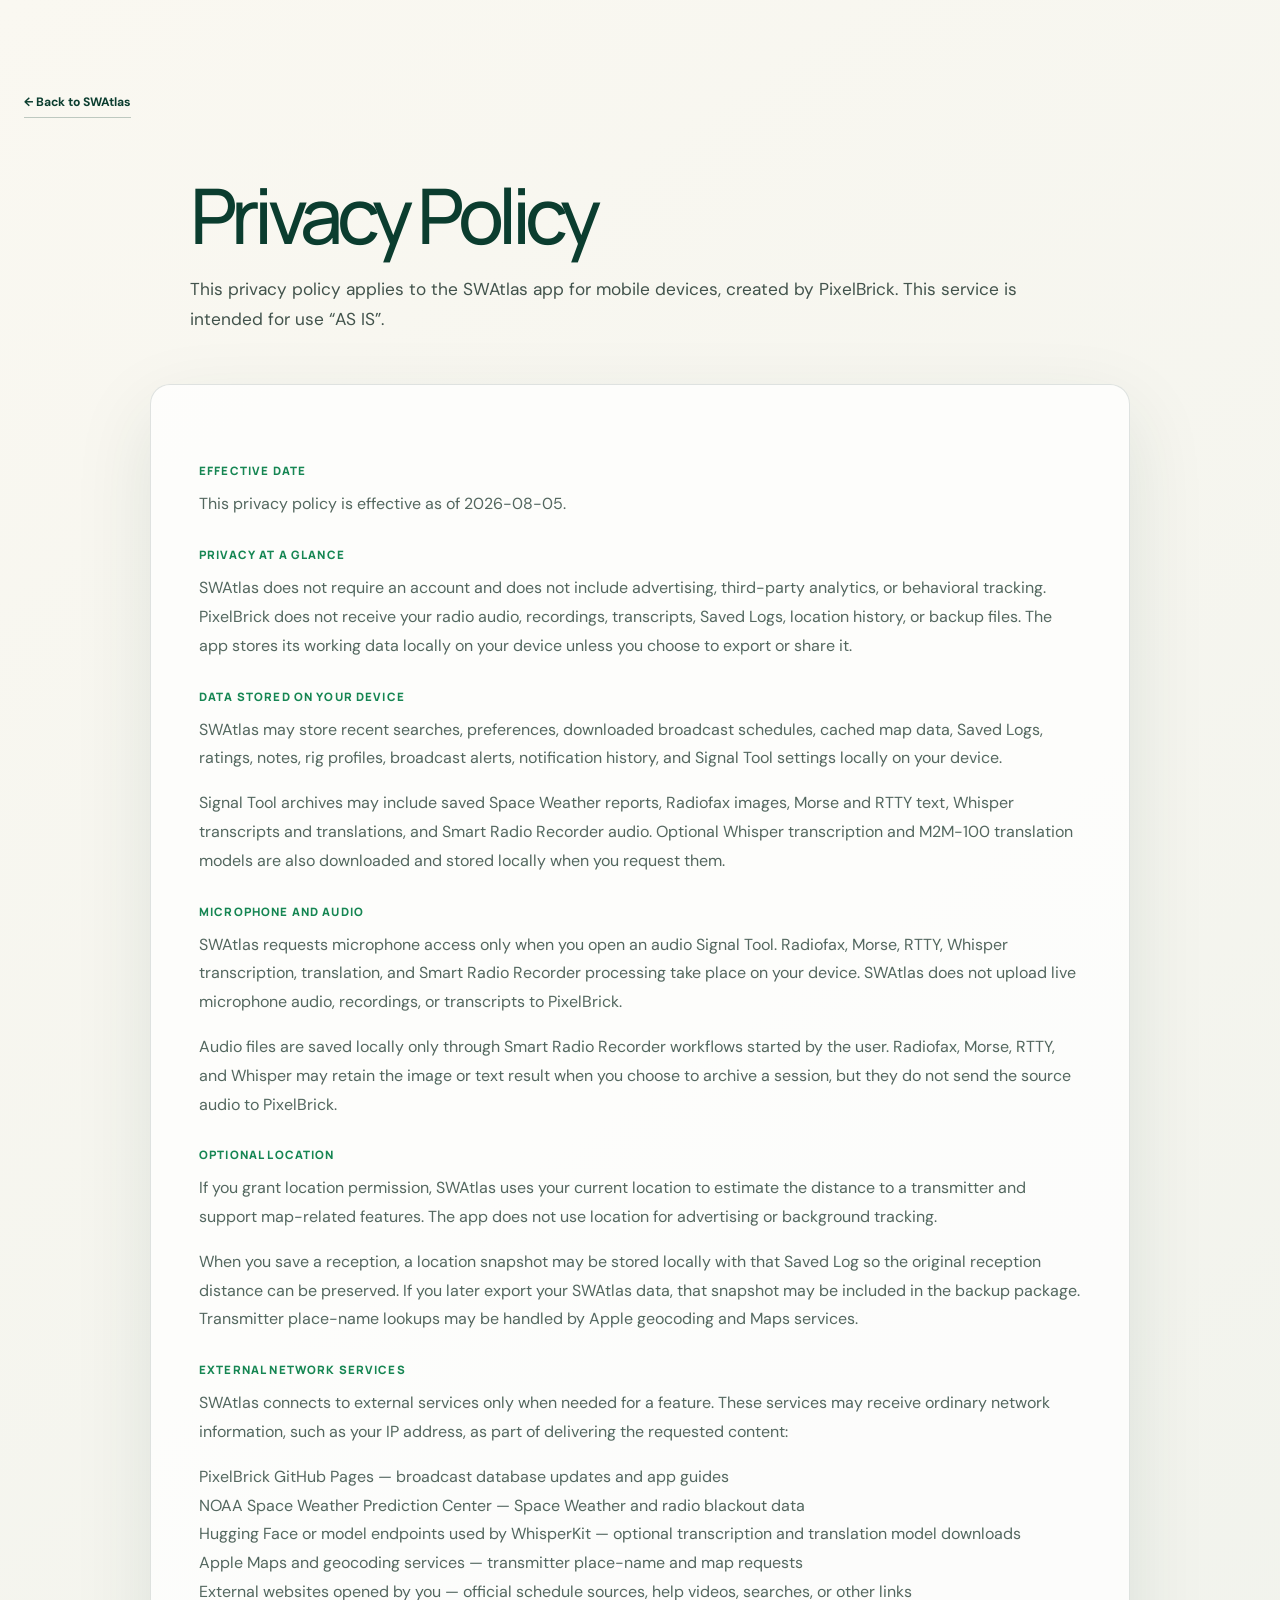
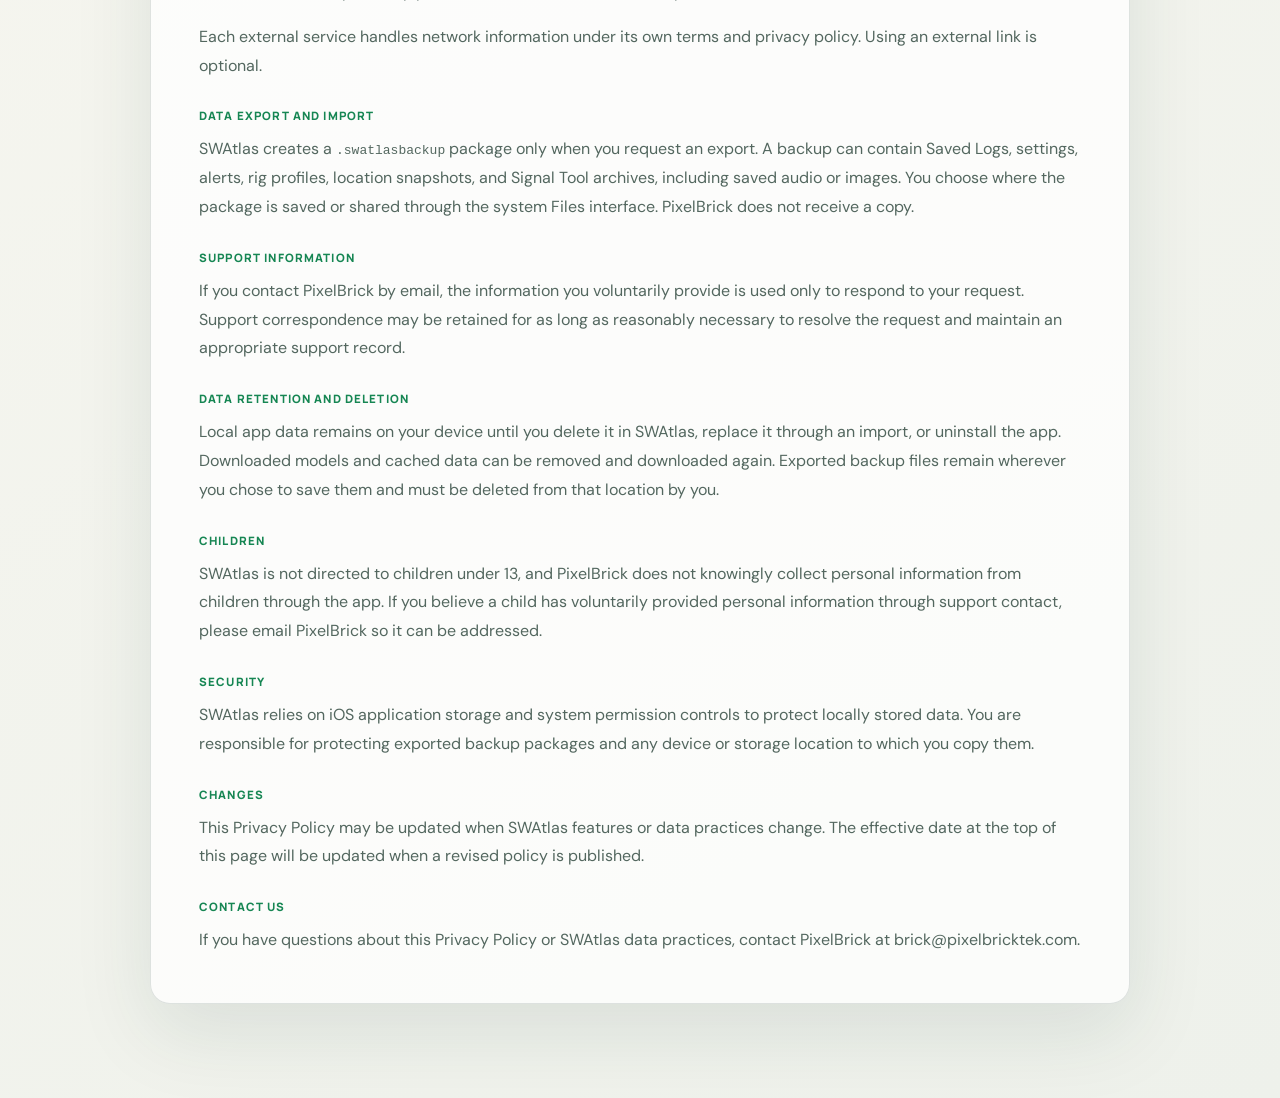
==== commit db04b2bf: "Add files via upload" ====
--- a/privacy-policy.html
+++ b/privacy-policy.html
@@ -4,7 +4,17 @@
   <meta charset="UTF-8">
   <meta name="viewport" content="width=device-width, initial-scale=1.0">
   <title>SWAtlas — Privacy Policy</title>
-  <meta name="description" content="Privacy Policy for the SWAtlas mobile application.">
+  <meta name="description" content="Learn how SWAtlas handles local logs, microphone audio, optional location, downloaded models, backups, and external data services.">
+  <link rel="canonical" href="https://pixelbricktek.github.io/SWAtlas/privacy-policy.html">
+  <meta property="og:type" content="article">
+  <meta property="og:title" content="SWAtlas — Privacy Policy">
+  <meta property="og:description" content="How SWAtlas handles local app data, audio, optional location, backups, and external data services.">
+  <meta property="og:image" content="https://pixelbricktek.github.io/SWAtlas/og.png">
+  <meta property="og:url" content="https://pixelbricktek.github.io/SWAtlas/privacy-policy.html">
+  <meta name="twitter:card" content="summary_large_image">
+  <meta name="twitter:title" content="SWAtlas — Privacy Policy">
+  <meta name="twitter:description" content="How SWAtlas handles local app data, audio, optional location, backups, and external data services.">
+  <meta name="twitter:image" content="https://pixelbricktek.github.io/SWAtlas/og.png">
   <link rel="icon" type="image/png" href="ico.png">
   <link rel="preconnect" href="https://fonts.googleapis.com">
   <link rel="preconnect" href="https://fonts.gstatic.com" crossorigin>
@@ -33,77 +43,85 @@
       <section class="section" style="padding-top: 24px; padding-bottom: 94px; display: flex; justify-content: center;">
         <article class="glass-card intro-main privacy-policy-card" style="max-width: 980px; width: 100%; margin: 0 auto; text-align: left;">
           <span class="mini-tag">Effective Date</span>
-          <p style="margin-top: 12px;">This privacy policy is effective as of 2026-04-01.</p>
+          <p style="margin-top: 12px;">This privacy policy is effective as of 2026-08-05.</p>
 
-          <span class="mini-tag" style="margin-top: 28px;">Information Collection and Use</span>
+          <span class="mini-tag" style="margin-top: 28px;">Privacy at a Glance</span>
           <p style="margin-top: 12px;">
-            The Application may collect limited technical information when you download and use it. This information may include:
+            SWAtlas does not require an account and does not include advertising, third-party analytics, or behavioral tracking. PixelBrick does not receive your radio audio, recordings, transcripts, Saved Logs, location history, or backup files. The app stores its working data locally on your device unless you choose to export or share it.
+          </p>
+
+          <span class="mini-tag" style="margin-top: 28px;">Data Stored on Your Device</span>
+          <p style="margin-top: 12px;">
+            SWAtlas may store recent searches, preferences, downloaded broadcast schedules, cached map data, Saved Logs, ratings, notes, rig profiles, broadcast alerts, notification history, and Signal Tool settings locally on your device.
           </p>
           <p>
-            Your device’s Internet Protocol address (e.g., IP address)<br>
-            The pages or screens of the Application that you visit, the time and date of your visit, and the time spent on those pages<br>
-            The total time spent on the Application<br>
-            The operating system you use on your mobile device
+            Signal Tool archives may include saved Space Weather reports, Radiofax images, Morse and RTTY text, Whisper transcripts and translations, and Smart Radio Recorder audio. Optional Whisper transcription and M2M-100 translation models are also downloaded and stored locally when you request them.
+          </p>
+
+          <span class="mini-tag" style="margin-top: 28px;">Microphone and Audio</span>
+          <p style="margin-top: 12px;">
+            SWAtlas requests microphone access only when you open an audio Signal Tool. Radiofax, Morse, RTTY, Whisper transcription, translation, and Smart Radio Recorder processing take place on your device. SWAtlas does not upload live microphone audio, recordings, or transcripts to PixelBrick.
           </p>
           <p>
-            The Application may access your device’s location only if you grant permission. This is used solely to support optional features related to station location display and distance estimation. Location information is not used for advertising, background tracking, or unrelated purposes.
+            Audio files are saved locally only through Smart Radio Recorder workflows started by the user. Radiofax, Morse, RTTY, and Whisper may retain the image or text result when you choose to archive a session, but they do not send the source audio to PixelBrick.
+          </p>
+
+          <span class="mini-tag" style="margin-top: 28px;">Optional Location</span>
+          <p style="margin-top: 12px;">
+            If you grant location permission, SWAtlas uses your current location to estimate the distance to a transmitter and support map-related features. The app does not use location for advertising or background tracking.
           </p>
           <p>
-            PixelBrick may use the information described above to operate and improve the Application, diagnose issues, and provide required notices related to the Application.
+            When you save a reception, a location snapshot may be stored locally with that Saved Log so the original reception distance can be preserved. If you later export your SWAtlas data, that snapshot may be included in the backup package. Transmitter place-name lookups may be handled by Apple geocoding and Maps services.
+          </p>
+
+          <span class="mini-tag" style="margin-top: 28px;">External Network Services</span>
+          <p style="margin-top: 12px;">
+            SWAtlas connects to external services only when needed for a feature. These services may receive ordinary network information, such as your IP address, as part of delivering the requested content:
           </p>
           <p>
-            For a better experience, while using the Application, PixelBrick may ask you to provide certain information. Any information you voluntarily provide will be used only for the purpose it was provided and handled as described in this privacy policy.
+            PixelBrick GitHub Pages — broadcast database updates and app guides<br>
+            NOAA Space Weather Prediction Center — Space Weather and radio blackout data<br>
+            Hugging Face or model endpoints used by WhisperKit — optional transcription and translation model downloads<br>
+            Apple Maps and geocoding services — transmitter place-name and map requests<br>
+            External websites opened by you — official schedule sources, help videos, searches, or other links
+          </p>
+          <p>
+            Each external service handles network information under its own terms and privacy policy. Using an external link is optional.
           </p>
 
-          <span class="mini-tag" style="margin-top: 28px;">Third Party Access</span>
+          <span class="mini-tag" style="margin-top: 28px;">Data Export and Import</span>
           <p style="margin-top: 12px;">
-            Only aggregated, anonymized technical data may be periodically used to help improve the Application. PixelBrick may share information with third parties only in the ways described in this privacy policy.
-          </p>
-          <p>
-            PixelBrick may disclose User Provided and Automatically Collected Information:
-          </p>
-          <p>
-            as required by law, such as to comply with a subpoena or similar legal process;<br>
-            when there is a good faith belief that disclosure is necessary to protect rights, protect your safety or the safety of others, investigate fraud, or respond to a government request;<br>
-            with trusted service providers who work on behalf of PixelBrick, do not have an independent use of the information disclosed to them, and have agreed to follow this privacy policy.
+            SWAtlas creates a <code>.swatlasbackup</code> package only when you request an export. A backup can contain Saved Logs, settings, alerts, rig profiles, location snapshots, and Signal Tool archives, including saved audio or images. You choose where the package is saved or shared through the system Files interface. PixelBrick does not receive a copy.
           </p>
 
-          <span class="mini-tag" style="margin-top: 28px;">Opt-Out Rights</span>
+          <span class="mini-tag" style="margin-top: 28px;">Support Information</span>
           <p style="margin-top: 12px;">
-            You can stop all collection of information by the Application easily by uninstalling it. You may use the standard uninstall processes available as part of your mobile device or via the mobile application marketplace or network.
+            If you contact PixelBrick by email, the information you voluntarily provide is used only to respond to your request. Support correspondence may be retained for as long as reasonably necessary to resolve the request and maintain an appropriate support record.
           </p>
 
-          <span class="mini-tag" style="margin-top: 28px;">Data Retention Policy</span>
+          <span class="mini-tag" style="margin-top: 28px;">Data Retention and Deletion</span>
           <p style="margin-top: 12px;">
-            PixelBrick will retain User Provided data for as long as you use the Application and for a reasonable time thereafter. If you would like PixelBrick to delete User Provided Data that you have provided via the Application, please contact brick@pixelbricktek.com and a response will be provided within a reasonable time.
+            Local app data remains on your device until you delete it in SWAtlas, replace it through an import, or uninstall the app. Downloaded models and cached data can be removed and downloaded again. Exported backup files remain wherever you chose to save them and must be deleted from that location by you.
           </p>
 
           <span class="mini-tag" style="margin-top: 28px;">Children</span>
           <p style="margin-top: 12px;">
-            PixelBrick does not use the Application to knowingly solicit data from or market to children under the age of 13.
-          </p>
-          <p>
-            PixelBrick does not knowingly collect personally identifiable information from children. Children are encouraged never to submit any personally identifiable information through the Application and/or Services. Parents and legal guardians are encouraged to monitor their children’s Internet usage and to help enforce this Policy by instructing their children never to provide personally identifiable information through the Application and/or Services without permission. If you have reason to believe that a child has provided personally identifiable information through the Application and/or Services, please contact brick@pixelbricktek.com so appropriate action can be taken. You must also be at least 16 years of age to consent to the processing of your personal data in your country, or your parent or guardian must provide consent where permitted.
+            SWAtlas is not directed to children under 13, and PixelBrick does not knowingly collect personal information from children through the app. If you believe a child has voluntarily provided personal information through support contact, please email PixelBrick so it can be addressed.
           </p>
 
           <span class="mini-tag" style="margin-top: 28px;">Security</span>
           <p style="margin-top: 12px;">
-            PixelBrick is concerned about safeguarding the confidentiality of your information and provides reasonable physical, electronic, and procedural safeguards to protect information it processes and maintains.
+            SWAtlas relies on iOS application storage and system permission controls to protect locally stored data. You are responsible for protecting exported backup packages and any device or storage location to which you copy them.
           </p>
 
           <span class="mini-tag" style="margin-top: 28px;">Changes</span>
           <p style="margin-top: 12px;">
-            This Privacy Policy may be updated from time to time for any reason. PixelBrick will notify you of any changes by updating this page with the new Privacy Policy. You are advised to review this Privacy Policy regularly, as continued use is deemed approval of all changes.
-          </p>
-
-          <span class="mini-tag" style="margin-top: 28px;">Your Consent</span>
-          <p style="margin-top: 12px;">
-            By using the Application, you consent to the processing of your information as set forth in this Privacy Policy, now and as amended by PixelBrick.
+            This Privacy Policy may be updated when SWAtlas features or data practices change. The effective date at the top of this page will be updated when a revised policy is published.
           </p>
 
           <span class="mini-tag" style="margin-top: 28px;">Contact Us</span>
           <p style="margin-top: 12px; margin-bottom: 0;">
-            If you have any questions regarding privacy while using the Application, or have questions about the practices, please contact PixelBrick via email at brick@pixelbricktek.com.
+            If you have questions about this Privacy Policy or SWAtlas data practices, contact PixelBrick at <a href="mailto:brick@pixelbricktek.com">brick@pixelbricktek.com</a>.
           </p>
         </article>
       </section>
--- a/style.css
+++ b/style.css
@@ -85,6 +85,7 @@
 .hero h1 { margin: 24px 0; max-width: 710px; font-size: clamp(3.7rem, 6.3vw, 6.4rem); line-height: .91; letter-spacing: -.075em; font-weight: 500; }
 .hero h1 em, .section-heading h2 em, .code-copy h2 em, .feature-intro h2 em, .closing-content h2 em { color: var(--mint-deep); font-style: normal; font-weight: 700; }
 .hero-text { max-width: 600px; margin: 0; color: var(--ink-soft); font-size: 1.08rem; line-height: 1.75; }
+.hero-receiver-note{max-width:610px;margin:22px 0 0;padding:13px 16px;border-left:3px solid var(--gold);border-radius:0 10px 10px 0;color:#566a61;background:rgba(255,255,255,.5);font-size:.78rem;line-height:1.65}
 .hero-actions { display: flex; align-items: center; flex-wrap: wrap; gap: 26px; margin-top: 35px; }
 .primary-button { display: inline-flex; align-items: center; justify-content: center; gap: 16px; min-height: 56px; padding: 0 22px; border-radius: 13px; color: #fff; background: var(--emerald); font-size: .9rem; font-weight: 700; box-shadow: 0 15px 30px rgba(11,61,47,.18); transition: transform .28s ease, box-shadow .28s ease; }
 .primary-button:hover { transform: translateY(-3px); box-shadow: 0 21px 38px rgba(11,61,47,.25); }
@@ -155,6 +156,26 @@
 .live-card-time{background:linear-gradient(150deg,#e9eee8,#f9f7f0)}.time-dial{position:absolute;left:34px;right:34px;bottom:36px;display:grid;grid-template-columns:1fr 28px 1fr;gap:10px;align-items:center;padding:22px;border-top:1px solid var(--line);border-bottom:1px solid var(--line)}.time-column small,.time-column span{display:block;color:#75857e;font-size:.58rem;letter-spacing:.09em}.time-column input,.time-column strong{display:block;width:100%;margin:8px 0;border:0;outline:0;background:transparent;color:var(--emerald);font:500 clamp(2rem,3.2vw,3.25rem) "Manrope",sans-serif;letter-spacing:-.06em}.time-column.local{text-align:right}.time-column.local strong{color:var(--mint-deep)}.time-arrow{text-align:center;color:var(--gold)}
 .live-progress-header{display:flex;align-items:flex-end;justify-content:space-between;gap:30px}.live-progress-label{display:flex;align-items:center;gap:8px;color:rgba(224,240,232,.62);font-size:.62rem;font-weight:700;letter-spacing:.13em}.live-progress-label i{width:7px;height:7px;border-radius:50%;background:var(--mint);box-shadow:0 0 14px var(--mint);animation:live-pulse 2s ease-in-out infinite}.live-progress-header h3{margin:16px 0 7px;font-size:1.7rem}.live-progress-header>div>small{color:rgba(226,240,233,.6);font-size:.72rem}.live-progress-header>strong{color:var(--mint);font:500 3.4rem "Manrope",sans-serif;letter-spacing:-.06em}.live-progress-header>strong small{display:block;color:rgba(226,240,233,.52);font:600 .56rem "DM Sans",sans-serif;letter-spacing:.11em;text-align:right;text-transform:uppercase}.broadcast-progress{margin-top:38px}.progress-time,.progress-status{display:flex;align-items:center;justify-content:space-between;gap:20px}.progress-time{margin-bottom:10px;color:rgba(228,242,234,.52);font-size:.6rem;letter-spacing:.08em}.progress-time span:nth-child(2){color:var(--mint);font-weight:700}.progress-track{position:relative;height:17px;overflow:visible;border:1px solid rgba(255,255,255,.12);border-radius:2px;background:rgba(255,255,255,.1);box-shadow:inset 0 2px 5px rgba(0,0,0,.14)}.progress-track::after{content:"";position:absolute;inset:2px;background:repeating-linear-gradient(90deg,transparent 0 calc(10% - 1px),rgba(255,255,255,.13) calc(10% - 1px) 10%);pointer-events:none}.progress-track>span{position:absolute;inset:2px auto 2px 2px;width:calc(var(--live-progress) - 2px);border-radius:1px;background:linear-gradient(90deg,#34bc70,var(--mint));box-shadow:0 0 22px rgba(85,217,138,.42);transform-origin:left;animation:progress-grow 1.35s cubic-bezier(.2,.8,.2,1) both}.progress-track>i{position:absolute;z-index:2;top:50%;left:var(--live-progress);width:15px;height:26px;border:3px solid var(--emerald);border-radius:4px;background:#fff;box-shadow:0 0 0 2px var(--mint),0 5px 17px rgba(0,0,0,.25);transform:translate(-50%,-50%)}@keyframes progress-grow{from{transform:scaleX(0)}to{transform:scaleX(1)}}.progress-status{margin-top:13px;color:rgba(228,242,234,.55);font-size:.69rem}.progress-status strong{color:#fff;font-size:.72rem}
 
+.signal-tools-section{padding-top:155px;padding-bottom:25px}.signal-tools-heading{align-items:center}.signal-tools-grid{display:grid;gap:22px}.signal-tool-card{position:relative;display:grid;grid-template-columns:.9fr 1.1fr;min-height:500px;overflow:hidden;border:1px solid rgba(16,67,49,.12);border-radius:22px;background:rgba(250,248,241,.68);box-shadow:0 30px 85px rgba(24,58,46,.1)}.signal-tool-card::before{content:"";position:absolute;inset:0;pointer-events:none;background:linear-gradient(135deg,rgba(255,255,255,.42),transparent 42%)}.signal-tool-copy{position:relative;z-index:2;display:flex;flex-direction:column;justify-content:center;padding:46px}.signal-tool-copy h3{max-width:500px;margin:22px 0 15px;font-size:clamp(2.2rem,3.5vw,3.75rem);line-height:.98;letter-spacing:-.065em;font-weight:500}.signal-tool-copy p{max-width:520px;margin:0;color:#64766f;line-height:1.72}.signal-tool-points{list-style:none;margin:34px 0 0;padding:0;border-top:1px solid var(--line)}.signal-tool-points li{display:grid;grid-template-columns:38px 1fr;gap:12px;padding:16px 0;border-bottom:1px solid var(--line)}.signal-tool-points span{color:var(--gold);font-size:.64rem}.signal-tool-points strong{color:#314a40;font-size:.82rem;line-height:1.45}.signal-tool-visual{position:relative;display:grid;place-items:start center;min-height:500px;margin:0;padding:30px 24px 0;overflow:hidden;background:#e8eee9}.signal-tool-visual::before{content:"";position:absolute;inset:0;z-index:1;pointer-events:none;background:linear-gradient(180deg,transparent 45%,rgba(5,25,18,.48))}.signal-tool-visual img{position:relative;display:block;width:min(74%,360px);height:auto;min-height:0;border:1px solid rgba(16,67,49,.1);border-radius:30px 30px 0 0;background:#fff;box-shadow:0 24px 55px rgba(20,58,45,.2);object-fit:contain;object-position:top center;filter:saturate(.94) contrast(1.03)}.signal-tool-visual figcaption{position:absolute;left:24px;right:24px;bottom:22px;z-index:3;display:flex;align-items:center;justify-content:space-between;gap:18px;padding:14px 16px;border:1px solid rgba(255,255,255,.44);border-radius:15px;color:#fff;background:rgba(6,32,24,.56);backdrop-filter:blur(14px)}.signal-tool-visual figcaption span{font:800 .58rem "Manrope",sans-serif;letter-spacing:.14em}.signal-tool-visual figcaption strong{font-size:.78rem}.signal-tool-visual-fax{background:linear-gradient(145deg,#eaf5f7,#dcebe9)}.signal-tool-visual-morse{background:linear-gradient(145deg,#f8f0dc,#e9ede4)}.signal-tool-visual-fax figcaption span{color:#7dd3fc}.signal-tool-visual-morse figcaption span{color:#fbbf24}.signal-tool-visual.is-missing::after{content:"Preview image pending";position:absolute;inset:0;z-index:2;display:grid;place-items:center;color:#6a7c74;font:700 .72rem "Manrope",sans-serif;letter-spacing:.14em;text-transform:uppercase}.signal-tool-visual.is-missing img{display:none}.signal-tool-fax .card-kicker::before,.signal-tool-morse .card-kicker::before{content:"";width:7px;height:7px;border-radius:50%;box-shadow:0 0 18px currentColor}.signal-tool-fax .card-kicker{color:#0ea5e9}.signal-tool-fax .card-kicker::before{background:#0ea5e9}.signal-tool-morse .card-kicker{color:#d97706}.signal-tool-morse .card-kicker::before{background:#f59e0b}
+
+.signal-tool-visual-rtty{background:linear-gradient(145deg,#fce8eb,#ece9e5)}
+.signal-tool-visual-rtty figcaption span{color:#fb7185}
+.signal-tool-rtty .card-kicker{color:#e11d48}
+.signal-tool-rtty .card-kicker::before{content:"";width:7px;height:7px;border-radius:50%;background:#f43f5e;box-shadow:0 0 18px currentColor}
+.signal-tool-visual-whisper{background:linear-gradient(145deg,#eee7ff,#e9e8f1)}
+.signal-tool-visual-whisper figcaption span{color:#c4a7ff}
+.signal-tool-whisper .card-kicker{color:#7c3aed}
+.signal-tool-whisper .card-kicker::before{content:"";width:7px;height:7px;border-radius:50%;background:#8b5cf6;box-shadow:0 0 18px currentColor}
+.signal-tool-visual-recorder{background:linear-gradient(145deg,#e6f4ef,#e8ece8)}
+.signal-tool-visual-recorder figcaption span{color:#6ee7b7}
+.signal-tool-recorder .card-kicker{color:#059669}
+.signal-tool-recorder .card-kicker::before{content:"";width:7px;height:7px;border-radius:50%;background:#10b981;box-shadow:0 0 18px currentColor}
+.signal-tool-visual-weather{background:linear-gradient(145deg,#e5f0ff,#e8ecef)}
+.signal-tool-visual-weather figcaption span{color:#93c5fd}
+.signal-tool-weather .card-kicker{color:#2563eb}
+.signal-tool-weather .card-kicker::before{content:"";width:7px;height:7px;border-radius:50%;background:#3b82f6;box-shadow:0 0 18px currentColor}
+.signal-tools-guide-link{display:flex;justify-content:center;margin-top:38px}
+
 .experience-section{max-width:none;padding-left:0;padding-right:0;overflow:hidden}.experience-section>.section-index,.experience-section>.section-heading,.gallery-instruction{max-width:var(--max);margin-left:auto;margin-right:auto;padding-left:24px;padding-right:24px}.gallery-instruction{display:flex;align-items:center;gap:10px;margin-top:46px;margin-bottom:-42px;color:#667a72;font-size:.69rem;font-weight:700;letter-spacing:.05em}.gallery-instruction span{display:grid;place-items:center;width:27px;height:27px;border:1px solid var(--line);border-radius:50%;color:var(--mint-deep)}.screen-showcase{position:relative;margin-top:70px;padding:40px 0 85px;overflow-x:auto;overflow-y:hidden;scroll-behavior:smooth;scroll-snap-type:x proximity;scrollbar-width:none;cursor:grab;background:linear-gradient(180deg,rgba(213,225,217,.4),rgba(235,235,226,.2));touch-action:pan-x pan-y}.screen-showcase::-webkit-scrollbar{display:none}.screen-showcase.is-dragging{cursor:grabbing;scroll-behavior:auto;user-select:none}.screen-showcase::before{content:"";position:sticky;z-index:2;display:block;left:0;right:0;top:0;height:1px;background:linear-gradient(90deg,transparent,var(--line),transparent)}.screen-rail{width:max-content;display:flex;gap:22px;padding-left:max(24px,calc((100vw - var(--max))/2 + 24px));padding-right:max(24px,calc((100vw - var(--max))/2 + 24px))}.screen-card{width:260px;margin:0;padding:10px 10px 16px;border:1px solid rgba(16,60,44,.12);border-radius:23px;background:#fbfaf6;box-shadow:0 25px 50px rgba(21,57,43,.13);scroll-snap-align:center;cursor:zoom-in;user-select:none;transition:transform .35s ease,box-shadow .35s ease}.screen-card:hover{transform:translateY(-12px) rotate(-1deg);box-shadow:0 32px 62px rgba(21,57,43,.18)}.screen-card-raised{transform:translateY(35px)}.screen-card-raised:hover{transform:translateY(23px) rotate(1deg)}.screen-card img{width:100%;aspect-ratio:1179/2556;object-fit:cover;object-position:top;border-radius:17px;pointer-events:none}.screen-card figcaption{display:flex;align-items:center;gap:10px;padding:13px 4px 0;color:#52665e;font-size:.69rem;font-weight:700}.screen-card figcaption span{color:var(--gold);font-size:.6rem}
 
 .lightbox-open{overflow:hidden}.gallery-lightbox{position:fixed;inset:0;z-index:200;display:grid;grid-template-columns:76px minmax(0,1fr) 76px;align-items:center;padding:28px;background:rgba(4,21,15,.88);backdrop-filter:blur(20px);opacity:0;visibility:hidden;transition:opacity .32s ease,visibility .32s ease}.gallery-lightbox.is-open{opacity:1;visibility:visible}.lightbox-stage{height:min(88vh,920px);display:grid;grid-template-rows:minmax(0,1fr) auto;justify-items:center;gap:14px;overflow:hidden}.lightbox-stage>img{width:auto;height:100%;max-width:min(78vw,560px);min-height:0;object-fit:contain;border-radius:20px;box-shadow:0 35px 90px rgba(0,0,0,.45);cursor:zoom-in;transform:scale(.94);transition:transform .45s cubic-bezier(.2,.8,.2,1),opacity .25s ease}.gallery-lightbox.is-open .lightbox-stage>img{transform:scale(1)}.gallery-lightbox .lightbox-stage>img.is-zoomed{transform:scale(1.5);cursor:zoom-out}.lightbox-caption{position:relative;z-index:2;display:flex;align-items:center;gap:14px;color:#fff}.lightbox-caption>span{color:var(--gold);font-size:.62rem;letter-spacing:.1em}.lightbox-caption>strong{font-size:.78rem}.lightbox-caption>small{color:rgba(255,255,255,.5);font-size:.62rem}.lightbox-close,.lightbox-nav{border:1px solid rgba(255,255,255,.18);color:#fff;background:rgba(255,255,255,.08);cursor:pointer;transition:background .25s ease,transform .25s ease}.lightbox-close:hover,.lightbox-nav:hover{background:rgba(255,255,255,.16);transform:scale(1.06)}.lightbox-close{position:absolute;top:24px;right:24px;width:46px;height:46px;border-radius:50%;font-size:1.6rem}.lightbox-nav{width:52px;height:70px;border-radius:14px;font-size:2.2rem}.lightbox-prev{justify-self:start}.lightbox-next{justify-self:end}
@@ -170,6 +191,121 @@
 /* Privacy policy keeps the same visual system without homepage motion. */
 .privacy-policy-page{background:linear-gradient(145deg,#faf8f1,#eef1eb);color:var(--ink)}.privacy-policy-page .page-shell{min-height:100vh}.privacy-policy-page .hero{min-height:auto;padding:90px 24px 20px;background:none}.privacy-policy-page .hero::before{display:none}.privacy-policy-page .hero-grid{display:block}.privacy-policy-page .hero-copy{opacity:1!important;transform:none!important}.privacy-policy-page .hero h1{font-size:clamp(2.8rem,6vw,5.5rem)!important;color:var(--emerald);background:none}.privacy-policy-page .hero-text{max-width:850px!important}.privacy-policy-page .section{padding-top:30px!important}.privacy-policy-page .privacy-policy-card{max-width:980px!important;padding:48px!important;border:1px solid var(--line);border-radius:20px;background:rgba(255,255,255,.74);box-shadow:0 28px 80px rgba(24,58,46,.1)}.privacy-policy-page .privacy-policy-card p{color:#53675f;line-height:1.8}.privacy-policy-page .mini-tag{display:block;margin-top:30px;color:var(--mint-deep);font:800 .72rem "Manrope",sans-serif;letter-spacing:.1em;text-transform:uppercase}
 .privacy-back{position:relative;z-index:2;display:inline-flex;max-width:900px;margin:0 auto 28px;padding-bottom:7px;border-bottom:1px solid rgba(11,61,47,.25);color:var(--emerald);font-size:.76rem;font-weight:700}
+
+/* Standalone beginner guide for the four in-app signal tools. */
+.signal-help-page{background:linear-gradient(160deg,#f8f5ed 0,#eef2ec 48%,#f3f0e8 100%)}
+.signal-help-page .grain{opacity:.025}
+.help-skip-link{position:fixed;z-index:200;top:10px;left:10px;padding:10px 14px;border-radius:9px;color:#fff;background:var(--emerald);transform:translateY(-150%);transition:transform .2s ease}
+.help-skip-link:focus{transform:translateY(0)}
+.help-topbar{position:sticky;z-index:70;top:0;padding:14px 22px;background:rgba(243,240,232,.76);backdrop-filter:blur(18px) saturate(140%);border-bottom:1px solid rgba(16,50,39,.08)}
+.help-topbar-inner{position:relative;max-width:1180px;margin:0 auto;display:flex;align-items:center;gap:24px}
+.help-menu-panel{display:flex;align-items:center;gap:24px;margin-left:auto}
+.help-menu-button{display:none}
+.help-nav{display:flex;align-items:center;gap:3px}
+.help-nav a{padding:10px 12px;border-radius:9px;color:#53675f;font-size:.78rem;font-weight:700;transition:color .2s ease,background .2s ease}
+.help-nav a:hover{color:var(--emerald);background:rgba(255,255,255,.72)}
+.help-home-link{display:inline-flex;align-items:center;gap:7px;padding:11px 14px;border:1px solid var(--line);border-radius:10px;color:var(--emerald);background:rgba(255,255,255,.58);font-size:.76rem;font-weight:800;white-space:nowrap}
+.help-main{position:relative;z-index:2;max-width:1180px;margin:0 auto;padding:30px 22px 110px}
+.help-hero{position:relative;overflow:hidden;display:grid;grid-template-columns:minmax(0,1.2fr) minmax(300px,.8fr);gap:44px;align-items:center;min-height:610px;padding:clamp(42px,7vw,82px);border-radius:32px;color:#fff;background:radial-gradient(circle at 92% 10%,rgba(85,217,138,.22),transparent 27%),radial-gradient(circle at 5% 95%,rgba(187,154,90,.2),transparent 31%),var(--emerald-2);box-shadow:0 38px 90px rgba(10,45,35,.18)}
+.help-hero::before,.help-hero::after{content:"";position:absolute;border:1px solid rgba(113,230,160,.13);border-radius:50%;pointer-events:none}
+.help-hero::before{width:560px;height:560px;right:-310px;top:-270px}
+.help-hero::after{width:390px;height:390px;left:-255px;bottom:-245px}
+.help-hero-copy,.help-quick-start{position:relative;z-index:2}
+.help-eyebrow{display:flex;align-items:center;gap:10px;color:#8beab0;font:800 .68rem "Manrope",sans-serif;letter-spacing:.14em;text-transform:uppercase}
+.help-eyebrow::before{content:"";width:8px;height:8px;border-radius:50%;background:var(--mint);box-shadow:0 0 18px rgba(85,217,138,.8)}
+.help-hero h1{max-width:760px;margin:24px 0 22px;font:500 clamp(3rem,6.2vw,6.4rem)/.91 "Manrope",sans-serif;letter-spacing:-.075em}
+.help-hero h1 em{color:var(--mint);font-family:Georgia,serif;font-weight:400}
+.help-hero-copy>p{max-width:670px;margin:0;color:rgba(232,244,237,.72);font-size:clamp(1rem,1.6vw,1.16rem);line-height:1.75}
+.help-jump-links{display:flex;flex-wrap:wrap;gap:8px;margin-top:30px}
+.help-jump-links a{padding:10px 13px;border:1px solid rgba(255,255,255,.16);border-radius:999px;color:#eaf5ef;background:rgba(255,255,255,.06);font-size:.72rem;font-weight:700;transition:transform .2s ease,background .2s ease}
+.help-jump-links a:hover{transform:translateY(-2px);background:rgba(255,255,255,.12)}
+.help-quick-start{padding:28px;border:1px solid rgba(255,255,255,.13);border-radius:22px;background:rgba(255,255,255,.075);backdrop-filter:blur(14px)}
+.help-quick-start>span{color:var(--mint);font:800 .64rem "Manrope",sans-serif;letter-spacing:.13em;text-transform:uppercase}
+.help-quick-start h2{margin:14px 0 5px;font:600 1.35rem "Manrope",sans-serif;letter-spacing:-.035em}
+.help-quick-list{list-style:none;margin:20px 0 0;padding:0;counter-reset:quick-step}
+.help-quick-list li{position:relative;padding:15px 0 15px 43px;border-top:1px solid rgba(255,255,255,.11);color:rgba(234,245,239,.76);font-size:.82rem;line-height:1.55;counter-increment:quick-step}
+.help-quick-list li::before{content:counter(quick-step,decimal-leading-zero);position:absolute;left:0;top:15px;color:var(--mint);font:.7rem "Manrope",sans-serif}
+.help-section-intro{display:grid;grid-template-columns:.7fr 1.3fr;gap:50px;align-items:end;padding:64px 8px 42px}
+.help-section-intro span{color:var(--mint-deep);font:800 .68rem "Manrope",sans-serif;letter-spacing:.14em;text-transform:uppercase}
+.help-section-intro h2{margin:13px 0 0;font:500 clamp(2.3rem,5vw,4.8rem)/.96 "Manrope",sans-serif;letter-spacing:-.065em}
+.help-section-intro p{max-width:620px;margin:0;color:#5a6d65;line-height:1.8}
+.help-tool{display:grid;grid-template-columns:minmax(300px,.82fr) minmax(0,1.18fr);gap:clamp(32px,5vw,70px);align-items:start;margin:24px 0;padding:clamp(24px,4vw,48px);border:1px solid rgba(16,50,39,.11);border-radius:28px;background:rgba(251,250,246,.82);box-shadow:0 28px 80px rgba(24,58,46,.09)}
+.help-tool--reverse .help-tool-media{order:2}
+.help-tool-media{position:sticky;top:105px;display:grid;place-items:start center;min-height:570px;margin:0;padding:27px 22px 0;overflow:hidden;border-radius:21px;background:#e7eeea}
+.help-tool-media::after{content:"";position:absolute;inset:auto 0 0;height:32%;background:linear-gradient(transparent,rgba(8,38,29,.42));pointer-events:none}
+.help-tool-media img{position:relative;z-index:1;width:min(100%,345px);height:auto;border:1px solid rgba(16,50,39,.1);border-radius:30px 30px 0 0;background:#fff;box-shadow:0 22px 55px rgba(20,58,45,.2)}
+.help-tool-media figcaption{position:absolute;z-index:3;left:18px;right:18px;bottom:18px;display:flex;align-items:center;justify-content:space-between;gap:18px;padding:13px 15px;border:1px solid rgba(255,255,255,.38);border-radius:13px;color:#fff;background:rgba(7,34,26,.62);backdrop-filter:blur(12px);font-size:.74rem}
+.help-tool-media figcaption span{font:800 .59rem "Manrope",sans-serif;letter-spacing:.13em}
+.help-tool-media--fax{background:linear-gradient(150deg,#e8f4f7,#dce9e6)}
+.help-tool-media--fax figcaption span{color:#7dd3fc}
+.help-tool-media--morse{background:linear-gradient(150deg,#f8efd9,#e7ece4)}
+.help-tool-media--morse figcaption span{color:#fbbf24}
+.help-tool-media--rtty{background:linear-gradient(150deg,#fae7ea,#ebe9e6)}
+.help-tool-media--rtty figcaption span{color:#fb7185}
+.help-tool-media--whisper{background:linear-gradient(150deg,#eee7ff,#e8e8f0)}
+.help-tool-media--whisper figcaption span{color:#c4a7ff}
+.help-tool-media--recorder{background:linear-gradient(150deg,#e4efff,#e7edf3)}
+.help-tool-media--recorder figcaption span{color:#8ec5ff}
+.help-tool-media--space-weather{background:linear-gradient(150deg,#e2f7f5,#e4eeeb)}
+.help-tool-media--space-weather figcaption span{color:#67e8f9}
+.help-tool-content{min-width:0;padding:12px 0}
+.help-tool-label{display:flex;align-items:center;gap:10px;color:var(--mint-deep);font:800 .67rem "Manrope",sans-serif;letter-spacing:.13em;text-transform:uppercase}
+.help-tool-label span{display:grid;place-items:center;width:32px;height:32px;border:1px solid currentColor;border-radius:50%;font-size:.58rem}
+.help-tool-content h2{max-width:620px;margin:20px 0 17px;font:500 clamp(2.5rem,4.5vw,4.5rem)/.96 "Manrope",sans-serif;letter-spacing:-.065em}
+.help-lead{margin:0;color:#50655c;font-size:1.02rem;line-height:1.8}
+.help-simple-explanation{margin:28px 0;padding:22px 24px;border-left:3px solid var(--mint);border-radius:0 14px 14px 0;color:#314a40;background:#eef5ef;line-height:1.7}
+.help-simple-explanation strong{display:block;margin-bottom:5px;color:var(--emerald);font-size:.78rem;letter-spacing:.04em}
+.help-test-card{margin:32px 0;padding:25px;border:1px solid rgba(16,50,39,.13);border-radius:18px;background:linear-gradient(145deg,rgba(255,255,255,.92),rgba(241,245,239,.82));box-shadow:0 16px 42px rgba(24,58,46,.07)}
+.help-test-heading{display:flex;align-items:center;justify-content:space-between;gap:20px;margin-bottom:18px}
+.help-test-heading>div>span{display:block;margin-bottom:7px;color:var(--mint-deep);font:800 .62rem "Manrope",sans-serif;letter-spacing:.13em;text-transform:uppercase}
+.help-test-heading h3{margin:0;font:600 1.12rem "Manrope",sans-serif;letter-spacing:-.03em}
+.help-video-button{display:inline-flex;flex:0 0 auto;align-items:center;justify-content:center;gap:10px;min-height:44px;padding:11px 15px;border-radius:11px;color:#fff;background:#e11d48;font-size:.74rem;font-weight:800;box-shadow:0 10px 22px rgba(190,24,72,.18);transition:transform .2s ease,background .2s ease}
+.help-video-button:hover{transform:translateY(-2px);background:#be123c}
+.help-video-button>span{display:grid;place-items:center;width:23px;height:23px;border-radius:50%;color:#e11d48;background:#fff;font-size:.56rem}
+.help-schedule-guide-button{display:flex;align-items:center;justify-content:space-between;gap:24px;min-height:76px;margin:32px 0;padding:19px 23px 19px 27px;border:1px solid rgba(255,255,255,.42);border-radius:17px;color:#fff;background:linear-gradient(135deg,#247ee4 0%,#4aa7f2 100%);font:800 clamp(.94rem,1.6vw,1.08rem) "Manrope",sans-serif;letter-spacing:-.015em;box-shadow:0 18px 38px rgba(36,126,228,.25),inset 0 1px 0 rgba(255,255,255,.24);transition:transform .22s ease,box-shadow .22s ease,filter .22s ease}
+.help-schedule-guide-button:hover{transform:translateY(-3px);filter:saturate(1.08);box-shadow:0 24px 46px rgba(36,126,228,.32),inset 0 1px 0 rgba(255,255,255,.28)}
+.help-schedule-guide-button>span{display:grid;place-items:center;flex:0 0 auto;width:40px;height:40px;border:1px solid rgba(255,255,255,.25);border-radius:12px;background:rgba(255,255,255,.14);font-size:1.15rem;transition:transform .22s ease,background .22s ease}
+.help-schedule-guide-button:hover>span{transform:translateX(3px);background:rgba(255,255,255,.2)}
+.help-test-card>p{margin:0;color:#586c63;font-size:.86rem;line-height:1.7}
+.help-test-steps{list-style:none;margin:22px 0 0;padding:0;counter-reset:test-step}
+.help-test-steps li{position:relative;padding:0 0 17px 41px;color:#5b6e65;font-size:.82rem;line-height:1.65;counter-increment:test-step}
+.help-test-steps li:last-child{padding-bottom:0}
+.help-test-steps li::before{content:counter(test-step);position:absolute;left:0;top:1px;display:grid;place-items:center;width:27px;height:27px;border-radius:8px;color:var(--emerald);background:#dff2e5;font:800 .65rem "Manrope",sans-serif}
+.help-test-steps strong{color:#294338}
+.help-learning-note{margin-top:21px;padding:14px 16px;border-radius:11px;color:#5c543e;background:#f5eedc;font-size:.78rem;line-height:1.6}
+.help-learning-note strong{color:#765d2e}
+.help-copy-block{padding:28px 0;border-top:1px solid var(--line)}
+.help-copy-block h3{margin:0 0 15px;font:600 1.2rem "Manrope",sans-serif;letter-spacing:-.03em}
+.help-copy-block>p{margin:0;color:#5a6d65;line-height:1.78}
+.help-step-list{list-style:none;margin:0;padding:0;counter-reset:help-step}
+.help-step-list li{position:relative;min-height:48px;padding:0 0 20px 57px;color:#566a61;line-height:1.7;counter-increment:help-step}
+.help-step-list li:last-child{padding-bottom:0}
+.help-step-list li::before{content:counter(help-step);position:absolute;left:0;top:0;display:grid;place-items:center;width:37px;height:37px;border-radius:11px;color:#fff;background:var(--emerald);font:800 .72rem "Manrope",sans-serif;box-shadow:0 8px 18px rgba(11,61,47,.17)}
+.help-step-list strong{color:#253e34}
+.help-readout-grid{display:grid;grid-template-columns:repeat(2,minmax(0,1fr));gap:9px;margin:0}
+.help-readout-grid>div{padding:16px;border:1px solid var(--line);border-radius:13px;background:rgba(255,255,255,.62)}
+.help-readout-grid dt{color:var(--emerald);font-size:.76rem;font-weight:800}
+.help-readout-grid dd{margin:6px 0 0;color:#65776f;font-size:.78rem;line-height:1.55}
+.help-tip{margin-top:28px;padding:20px 22px;border:1px solid rgba(187,154,90,.27);border-radius:14px;color:#5f553e;background:#f6f0e2;font-size:.84rem;line-height:1.65}
+.help-tip strong{color:#7c622f}
+.help-compare{margin-top:72px;padding:clamp(34px,6vw,70px);border-radius:28px;color:#fff;background:var(--emerald)}
+.help-compare>span{color:var(--mint);font:800 .66rem "Manrope",sans-serif;letter-spacing:.13em;text-transform:uppercase}
+.help-compare h2{max-width:760px;margin:15px 0 13px;font:500 clamp(2.3rem,5vw,4.5rem)/.98 "Manrope",sans-serif;letter-spacing:-.06em}
+.help-compare>p{max-width:720px;color:rgba(230,243,235,.65);line-height:1.75}
+.help-compare-grid{display:grid;grid-template-columns:repeat(2,minmax(0,1fr));gap:10px;margin-top:34px}
+.help-compare-card{padding:23px;border:1px solid rgba(255,255,255,.12);border-radius:16px;background:rgba(255,255,255,.055)}
+.help-compare-card span{color:var(--mint);font:.64rem "Manrope",sans-serif;letter-spacing:.1em}
+.help-compare-card h3{margin:28px 0 9px;font-size:1.07rem}
+.help-compare-card p{margin:0;color:rgba(232,244,237,.67);font-size:.8rem;line-height:1.65}
+.help-troubleshooting{display:grid;grid-template-columns:.75fr 1.25fr;gap:60px;margin:72px 0 0;padding:52px 8px 0;border-top:1px solid var(--line)}
+.help-troubleshooting h2{margin:10px 0 0;font:500 clamp(2.1rem,4vw,3.8rem)/1 "Manrope",sans-serif;letter-spacing:-.055em}
+.help-troubleshooting>div>span{color:var(--mint-deep);font:800 .65rem "Manrope",sans-serif;letter-spacing:.13em;text-transform:uppercase}
+.help-faq{display:grid;gap:10px}
+.help-faq details{padding:18px 20px;border:1px solid var(--line);border-radius:13px;background:rgba(255,255,255,.58)}
+.help-faq summary{color:var(--emerald);font-weight:800;cursor:pointer}
+.help-faq p{margin:12px 0 0;color:#5e7168;font-size:.84rem;line-height:1.7}
+.help-footer{position:relative;z-index:2;max-width:1180px;margin:0 auto;padding:30px 22px 48px;display:flex;align-items:center;justify-content:space-between;gap:24px;border-top:1px solid var(--line);color:#667970;font-size:.74rem}
+.help-footer p{margin:0;text-align:right}
 
 :focus-visible{outline:3px solid rgba(85,217,138,.48);outline-offset:4px}
 
@@ -181,24 +317,94 @@
 }
 
 @media (max-width:800px){
+  .help-topbar{padding:10px 12px}.help-topbar-inner{gap:12px}.help-menu-button{display:flex;width:42px;height:42px;margin-left:auto;border:0;border-radius:10px;background:var(--emerald);flex-direction:column;align-items:center;justify-content:center;gap:5px;cursor:pointer}.help-menu-button span{width:17px;height:1.5px;background:#fff;transition:transform .2s ease,opacity .2s ease}.help-menu-button.is-open span:first-child{transform:translateY(6.5px) rotate(45deg)}.help-menu-button.is-open span:nth-child(2){opacity:0}.help-menu-button.is-open span:last-child{transform:translateY(-6.5px) rotate(-45deg)}.help-menu-panel{display:none;position:absolute;top:calc(100% + 10px);left:0;right:0;margin:0;padding:9px;border:1px solid rgba(255,255,255,.7);border-radius:15px;background:rgba(250,248,241,.98);box-shadow:0 20px 50px rgba(10,47,36,.18)}.help-menu-panel.is-open{display:block}.help-nav{width:100%;align-items:stretch;flex-direction:column;gap:0}.help-nav a{padding:12px 13px}.help-home-link{display:flex;justify-content:center;margin-top:4px;border-color:transparent;color:#fff;background:var(--emerald)}.help-main{padding:18px 12px 75px}.help-hero{grid-template-columns:1fr;gap:34px;min-height:auto;padding:52px 28px;border-radius:23px}.help-quick-start{max-width:560px}.help-section-intro{grid-template-columns:1fr;gap:18px;padding:48px 8px 30px}.help-tool{grid-template-columns:1fr;padding:26px;border-radius:21px}.help-tool--reverse .help-tool-media{order:0}.help-tool-media{position:relative;top:auto;min-height:560px}.help-tool-content{padding-top:4px}.help-compare-grid{grid-template-columns:1fr}.help-troubleshooting{grid-template-columns:1fr;gap:30px}.help-footer{align-items:flex-start;flex-direction:column}.help-footer p{text-align:left}
   html{scroll-padding-top:82px}.top-anchor-bar{inset:10px 0 auto;padding:0 12px}.top-anchor-inner{min-height:60px;padding:7px 8px 7px 13px;border-radius:15px}.top-anchor-menu-button{display:flex;width:42px;height:42px;margin-left:auto;border:0;border-radius:10px;background:var(--emerald);flex-direction:column;align-items:center;justify-content:center;gap:5px}.top-anchor-menu-button span{width:17px;height:1.5px;background:#fff;transition:.2s ease}.top-anchor-menu-button.is-open span:first-child{transform:translateY(6.5px) rotate(45deg)}.top-anchor-menu-button.is-open span:nth-child(2){opacity:0}.top-anchor-menu-button.is-open span:last-child{transform:translateY(-6.5px) rotate(-45deg)}
   .top-anchor-nav{display:none;position:absolute;top:calc(100% + 8px);left:12px;right:12px;padding:9px;align-items:stretch;flex-direction:column;border:1px solid rgba(255,255,255,.7);border-radius:15px;background:rgba(250,248,241,.97);box-shadow:0 20px 50px rgba(10,47,36,.18)}.top-anchor-nav.is-open{display:flex}.top-anchor-link{padding:12px}.top-anchor-link::after{display:none}.download-link{margin:4px 0 0;text-align:center}
-  .hero{padding:118px 18px 80px}.hero-grid{grid-template-columns:1fr;gap:60px}.hero-copy{text-align:center}.hero-text{margin:auto}.hero-actions,.hero-proof{justify-content:center}.hero-stage{min-height:620px}.phone-frame{width:min(340px,70vw)}.frequency-halo{width:510px;height:510px}.floating-live{left:4%;top:23%}.floating-frequency{right:2%}.scroll-cue{display:none}
+  .hero{padding:118px 18px 80px}.hero-grid{grid-template-columns:1fr;gap:60px}.hero-copy{text-align:center}.hero-text{margin:auto}.hero-receiver-note{margin:22px auto 0;text-align:left}.hero-actions,.hero-proof{justify-content:center}.hero-stage{min-height:620px}.phone-frame{width:min(340px,70vw)}.frequency-halo{width:510px;height:510px}.floating-live{left:4%;top:23%}.floating-frequency{right:2%}.scroll-cue{display:none}
   .section{padding:110px 18px 10px}.section-index{margin-bottom:40px}.split-heading{grid-template-columns:1fr;gap:22px}.database-panel{grid-template-columns:1fr}.database-visual{min-height:460px}.database-list{padding:10px 28px}
   .code-section{margin-top:100px;padding:80px 18px}.resolver-flow{grid-template-columns:1fr}.resolver-wave{height:54px;transform:rotate(90deg)}.source-code{min-height:130px}.resolved-values{min-height:150px}.demo-chips>span{display:none}
-  .live-bento{grid-template-columns:1fr}.live-card-progress{grid-column:auto}.feature-intro{align-items:flex-start;flex-direction:column}.site-footer{grid-template-columns:1fr;text-align:center}.site-footer>.top-brand,.site-footer>div{justify-content:center}
+  .live-bento{grid-template-columns:1fr}.live-card-progress{grid-column:auto}.signal-tool-card{grid-template-columns:1fr;min-height:auto}.signal-tool-morse .signal-tool-copy,.signal-tool-whisper .signal-tool-copy,.signal-tool-weather .signal-tool-copy{order:-1}.signal-tool-copy{padding:34px 28px}.signal-tool-visual{min-height:390px;padding-top:24px}.signal-tool-visual img{width:min(70%,320px)}.feature-intro{align-items:flex-start;flex-direction:column}.site-footer{grid-template-columns:1fr;text-align:center}.site-footer>.top-brand,.site-footer>div{justify-content:center}
 }
 
 @media (max-width:520px){
+  .help-hero{padding:42px 22px}.help-hero h1{font-size:3.35rem}.help-quick-start{padding:22px}.help-tool{padding:16px;margin:14px 0}.help-tool-media{min-height:470px;padding:19px 13px 0;border-radius:16px}.help-tool-media img{width:min(100%,280px);border-radius:23px 23px 0 0}.help-tool-media figcaption{left:11px;right:11px;bottom:11px;align-items:flex-start;flex-direction:column;gap:4px}.help-tool-content{padding:15px 5px 5px}.help-tool-content h2{font-size:2.55rem}.help-simple-explanation{padding:18px}.help-test-card{padding:20px}.help-test-heading{align-items:stretch;flex-direction:column}.help-video-button{width:100%}.help-readout-grid{grid-template-columns:1fr}.help-compare{padding:34px 22px;border-radius:21px}.help-troubleshooting{padding-left:5px;padding-right:5px}
   .hero{padding-left:15px;padding-right:15px}.hero h1{font-size:3.55rem}.hero-text{font-size:.96rem}.hero-actions{flex-direction:column;gap:15px}.hero-proof span{margin-right:9px;padding-right:9px;font-size:.63rem}.hero-stage{min-height:560px}.phone-frame{width:270px;border-radius:39px}.hero-screenshot{border-radius:31px}.phone-sheen{border-radius:30px}.phone-frame::before{top:17px;width:78px;height:20px}.frequency-halo{width:400px;height:400px}.floating-card{padding:11px 12px}.floating-live{left:-3%}.floating-frequency{right:-4%}.floating-frequency strong{font-size:1.15rem}
   .section-heading h2,.feature-intro h2{font-size:2.75rem}.section-index i{width:38px}.database-panel{border-radius:15px}.database-visual{min-height:400px}.database-counter{left:24px}.database-counter strong{font-size:2.15rem}.database-list{padding:8px 20px}.database-row{grid-template-columns:32px 1fr 18px;padding:28px 0}
   .code-copy h2{font-size:3.35rem}.code-demo{border-radius:14px}.code-search-wrap,.resolver-flow,.demo-chips{padding-left:15px;padding-right:15px}.code-search button{font-size:0;width:37px;height:37px;justify-content:center}.resolved-values{grid-template-columns:1fr}.source-code strong{font-size:3.2rem}
-  .live-card{padding:25px}.live-card-alert,.live-card-time{min-height:470px}.notification-preview,.time-dial{left:22px;right:22px;bottom:24px}.time-dial{padding:18px 8px}.live-progress-header{align-items:flex-start}.live-progress-header>strong{font-size:2.35rem}.progress-time span:nth-child(2){display:none}.progress-status{align-items:flex-start;flex-direction:column;gap:6px}
+  .live-card{padding:25px}.live-card-alert,.live-card-time{min-height:470px}.notification-preview,.time-dial{left:22px;right:22px;bottom:24px}.time-dial{padding:18px 8px}.live-progress-header{align-items:flex-start}.live-progress-header>strong{font-size:2.35rem}.progress-time span:nth-child(2){display:none}.progress-status{align-items:flex-start;flex-direction:column;gap:6px}.signal-tools-section{padding-top:120px}.signal-tool-card{border-radius:16px}.signal-tool-copy{padding:30px 23px}.signal-tool-copy h3{font-size:2.45rem}.signal-tool-points li{grid-template-columns:30px 1fr}.signal-tool-visual{min-height:320px;padding:20px 16px 0}.signal-tool-visual img{width:min(72%,280px);border-radius:24px 24px 0 0}.signal-tool-visual figcaption{left:16px;right:16px;bottom:16px;align-items:flex-start;flex-direction:column;gap:4px}
   .screen-card{width:220px}.feature-grid{grid-template-columns:1fr}.feature-card{min-height:210px}.closing-section{min-height:570px}.closing-content h2{font-size:4rem}.closing-orbit{width:470px;height:470px}
   .gallery-lightbox{grid-template-columns:48px minmax(0,1fr) 48px;padding:16px 8px}.lightbox-nav{width:42px;height:58px}.lightbox-close{top:13px;right:13px}.lightbox-stage{height:88vh}.lightbox-stage>img{max-width:78vw;border-radius:15px}.lightbox-caption>small{display:none}
   .privacy-policy-page .privacy-policy-card{padding:28px 22px!important;border-radius:15px}
+  .help-schedule-guide-button{min-height:68px;margin:26px 0;padding:15px 15px 15px 18px;border-radius:14px}
+  .help-schedule-guide-button>span{width:36px;height:36px;border-radius:10px}
 }
 
 @media (prefers-reduced-motion:reduce){
   html{scroll-behavior:auto}*,*::before,*::after{animation-duration:.01ms!important;animation-iteration-count:1!important;transition-duration:.01ms!important}.reveal{opacity:1;transform:none}[data-parallax],.phone-frame,.closing-orbit{transform:none!important}
 }
+
+/* Radiofax schedule guide. */
+.schedule-guide-page{--schedule-blue:#247ee4;--schedule-blue-soft:#e8f2ff;--schedule-navy:#0a2d56;--emerald:#0d4f9f;--emerald-2:#082b55;--mint:#68b8ff;--mint-deep:#247ee4;--line:rgba(28,81,139,.14);--ink:#102e50;--ink-soft:#4a6179;background:radial-gradient(circle at 8% 7%,rgba(69,153,235,.16),transparent 22rem),radial-gradient(circle at 92% 42%,rgba(120,191,255,.13),transparent 24rem),linear-gradient(160deg,#f7faff 0%,#edf4fb 54%,#f5f8fc 100%)}
+.schedule-guide-page .help-topbar{background:rgba(244,248,253,.86)}
+.schedule-guide-page .help-topbar-inner{max-width:1160px}
+.schedule-guide-back{display:inline-flex;align-items:center;gap:9px;min-height:42px;padding:0 15px;border:1px solid rgba(36,126,228,.16);border-radius:999px;color:var(--schedule-blue);background:rgba(255,255,255,.72);font-size:.76rem;font-weight:800;box-shadow:0 8px 22px rgba(28,84,145,.08);transition:transform .2s ease,border-color .2s ease,background .2s ease}
+.schedule-guide-back:hover{transform:translateY(-2px);border-color:rgba(61,143,232,.35);background:#fff}
+.schedule-main{position:relative;z-index:2;max-width:1160px;margin:0 auto;padding:34px 22px 120px}
+.schedule-guide-hero{position:relative;isolation:isolate;overflow:hidden;padding:clamp(50px,8vw,94px);border-radius:32px;color:#fff;background:radial-gradient(circle at 88% 12%,rgba(109,190,255,.36),transparent 31%),radial-gradient(circle at 12% 110%,rgba(36,126,228,.3),transparent 37%),linear-gradient(135deg,#124f9b 0%,#0a376d 60%,#07264b 100%);box-shadow:0 38px 90px rgba(9,55,108,.24)}
+.schedule-guide-hero::before,.schedule-guide-hero::after{content:"";position:absolute;z-index:-1;border:1px solid rgba(141,220,255,.13);border-radius:50%;pointer-events:none}
+.schedule-guide-hero::before{width:520px;height:520px;right:-270px;top:-300px}
+.schedule-guide-hero::after{width:330px;height:330px;right:-110px;top:-180px}
+.schedule-guide-hero .help-eyebrow{color:#8fd4ff}
+.schedule-guide-hero .help-eyebrow::before{background:#69b8ff;box-shadow:0 0 18px rgba(105,184,255,.85)}
+.schedule-guide-hero h1{max-width:900px;margin:23px 0 22px;font:500 clamp(3.1rem,6.7vw,6.75rem)/.91 "Manrope",sans-serif;letter-spacing:-.075em}
+.schedule-guide-hero h1 em{color:#79c0ff;font-family:Georgia,serif;font-weight:400}
+.schedule-guide-hero>p{max-width:650px;margin:0;color:rgba(235,246,255,.76);font-size:clamp(.98rem,1.6vw,1.14rem);line-height:1.75}
+.schedule-time-note{display:inline-flex;align-items:center;gap:10px;margin-top:32px;padding:11px 15px;border:1px solid rgba(255,255,255,.14);border-radius:999px;color:#eef7ff;background:rgba(255,255,255,.07);font-size:.74rem;font-weight:700;backdrop-filter:blur(10px)}
+.schedule-time-note::before{content:"";width:7px;height:7px;border-radius:50%;background:#78bfff;box-shadow:0 0 0 5px rgba(120,191,255,.12)}
+.schedule-steps{position:relative;display:grid;gap:26px;margin-top:34px}
+.schedule-steps::before{content:"";position:absolute;left:50%;top:0;bottom:0;width:1px;background:linear-gradient(transparent,rgba(61,143,232,.18) 10%,rgba(61,143,232,.18) 90%,transparent);pointer-events:none}
+.schedule-step{position:relative;display:grid;grid-template-columns:minmax(320px,.86fr) minmax(0,1.14fr);gap:clamp(38px,7vw,92px);align-items:center;min-height:600px;padding:clamp(28px,5vw,60px);overflow:hidden;border:1px solid rgba(36,126,228,.11);border-radius:28px;background:rgba(250,253,255,.86);box-shadow:0 26px 70px rgba(27,80,137,.1);backdrop-filter:blur(12px)}
+.schedule-step:nth-child(even){grid-template-columns:minmax(0,1.14fr) minmax(320px,.86fr)}
+.schedule-step:nth-child(even) .schedule-step-media{order:2}
+.schedule-step::after{content:"";position:absolute;width:250px;height:250px;border-radius:50%;right:-150px;bottom:-170px;background:rgba(61,143,232,.06);pointer-events:none}
+.schedule-step:nth-child(even)::after{right:auto;left:-150px}
+.schedule-step-media{position:relative;display:grid;place-items:center;min-width:0;margin:0;padding:30px 24px 0;align-self:stretch;overflow:hidden;border:1px solid rgba(61,143,232,.14);border-radius:22px;background:linear-gradient(150deg,#e8f3ff,#edf2f9);box-shadow:inset 0 1px 0 rgba(255,255,255,.65)}
+.schedule-step-media::after{content:"";position:absolute;inset:auto 0 0;height:22%;background:linear-gradient(transparent,rgba(21,77,137,.13));pointer-events:none}
+.schedule-step-media img{position:relative;z-index:1;display:block;width:min(100%,380px);height:auto;border:1px solid rgba(31,66,94,.12);border-radius:26px 26px 0 0;background:#f2f4f7;box-shadow:0 25px 55px rgba(23,66,95,.18)}
+.schedule-step-number{position:absolute;z-index:3;top:18px;left:18px;display:grid;place-items:center;width:46px;height:46px;border:1px solid rgba(255,255,255,.7);border-radius:15px;color:#fff;background:var(--schedule-blue);font:800 .78rem "Manrope",sans-serif;box-shadow:0 12px 28px rgba(61,143,232,.28)}
+.schedule-step-copy{position:relative;z-index:2;max-width:520px}
+.schedule-step-label{display:inline-flex;align-items:center;gap:10px;color:var(--schedule-blue);font:800 .68rem "Manrope",sans-serif;letter-spacing:.14em;text-transform:uppercase}
+.schedule-step-label::after{content:"";width:48px;height:1px;background:rgba(61,143,232,.35)}
+.schedule-step-copy h2{margin:20px 0 18px;color:var(--schedule-navy);font:550 clamp(2.45rem,4.8vw,4.8rem)/.96 "Manrope",sans-serif;letter-spacing:-.065em}
+.schedule-step-copy p{margin:0;color:#536b84;font-size:clamp(.95rem,1.35vw,1.04rem);line-height:1.82}
+.schedule-step-copy strong{color:#163f6d;font-weight:800}
+.schedule-guide-page .help-footer{max-width:1160px}
+
+@media (max-width:800px){
+  .schedule-guide-page .help-menu-panel{display:flex;position:static;margin-left:auto;padding:0;border:0;border-radius:0;background:transparent;box-shadow:none}
+  .schedule-main{padding:18px 12px 82px}
+  .schedule-guide-hero{padding:52px 28px;border-radius:23px}
+  .schedule-guide-hero h1{font-size:clamp(3.2rem,13vw,5rem)}
+  .schedule-steps{gap:18px;margin-top:18px}
+  .schedule-steps::before{display:none}
+  .schedule-step,.schedule-step:nth-child(even){grid-template-columns:1fr;gap:34px;min-height:0;padding:24px;border-radius:22px}
+  .schedule-step:nth-child(even) .schedule-step-media{order:0}
+  .schedule-step-media{min-height:520px;padding:28px 18px 0}
+  .schedule-step-copy{max-width:620px;padding:7px 6px 12px}
+}
+
+@media (max-width:520px){
+  .schedule-guide-page .help-topbar{padding:10px 12px}
+  .schedule-guide-page .brand-mark{width:32px;height:32px;border-radius:9px}
+  .schedule-guide-page .brand-mark img{width:38px;height:38px}
+  .schedule-guide-back{min-height:38px;padding:0 12px;font-size:.69rem}
+  .schedule-guide-hero{padding:42px 22px}
+  .schedule-guide-hero h1{font-size:3.25rem}
+  .schedule-time-note{align-items:flex-start;border-radius:15px;line-height:1.5}
+  .schedule-step{padding:15px}
+  .schedule-step-media{min-height:390px;padding:20px 12px 0;border-radius:17px}
+  .schedule-step-media img{width:min(100%,300px);border-radius:21px 21px 0 0}
+  .schedule-step-number{top:12px;left:12px;width:40px;height:40px;border-radius:12px}
+  .schedule-step-copy{padding:9px 7px 15px}
+  .schedule-step-copy h2{font-size:2.55rem}
+}
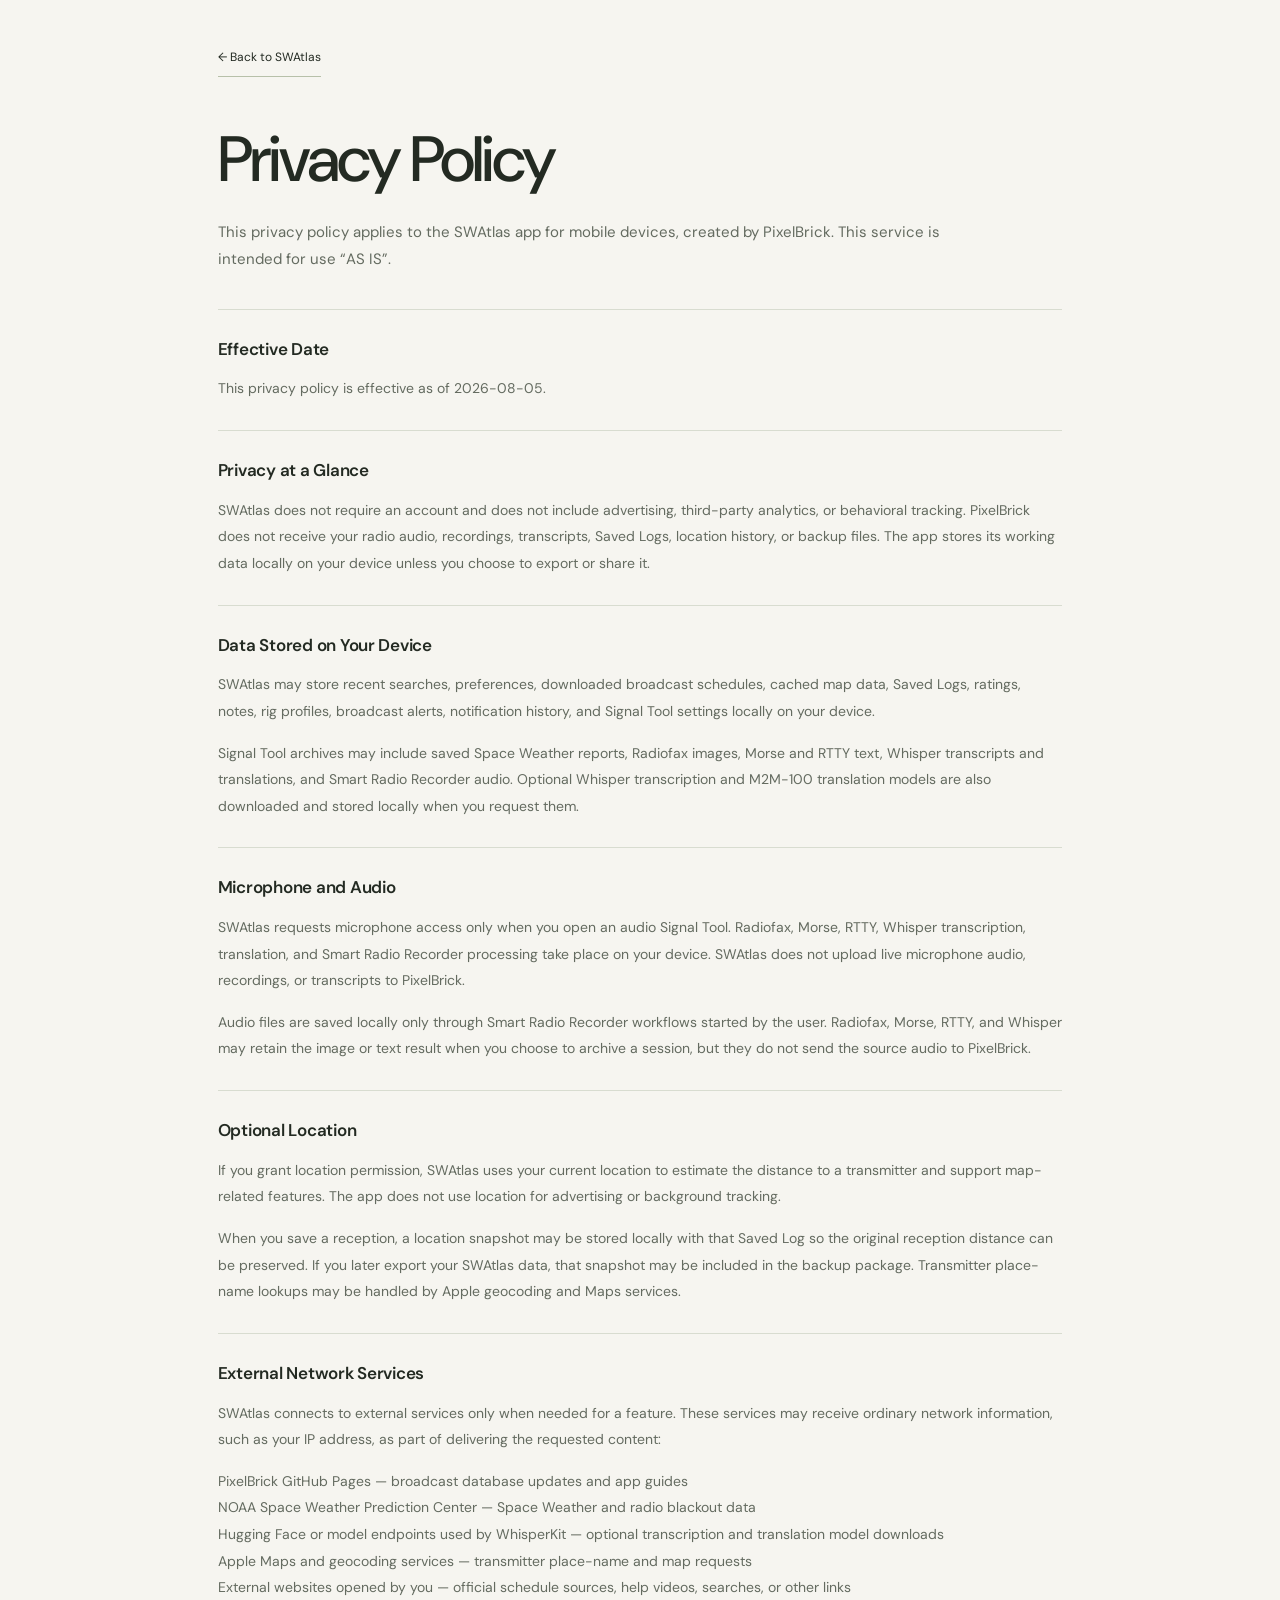
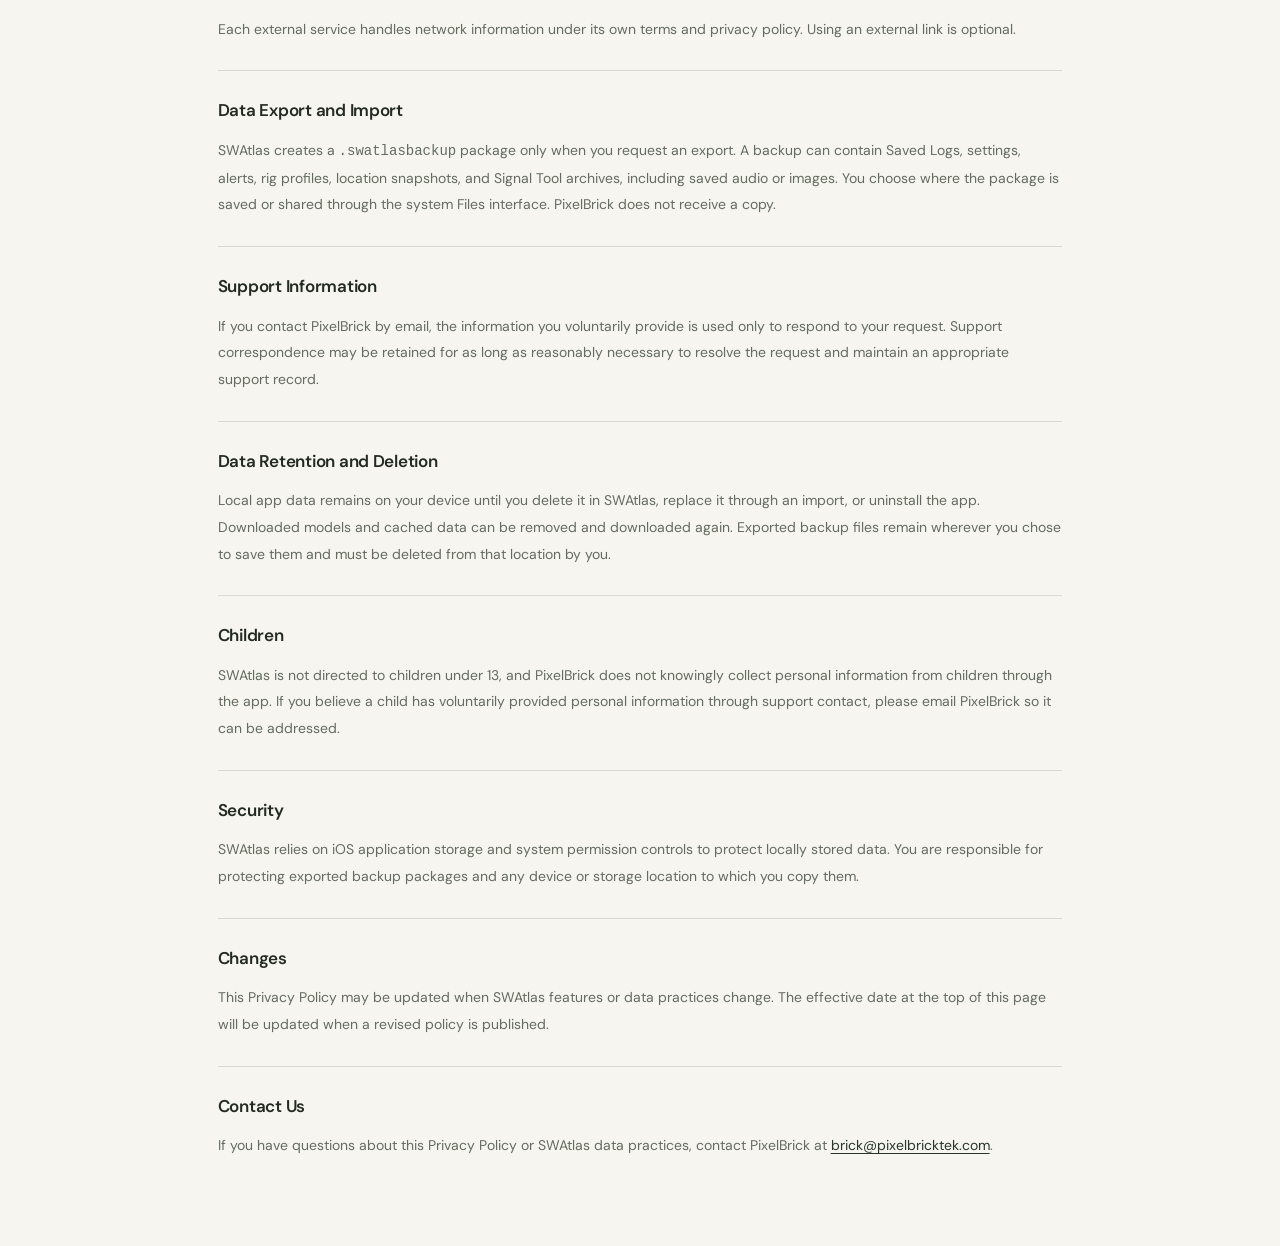
==== commit 2fe8187a: "Add files via upload" ====
--- a/privacy-policy.html
+++ b/privacy-policy.html
@@ -19,7 +19,7 @@
   <link rel="preconnect" href="https://fonts.googleapis.com">
   <link rel="preconnect" href="https://fonts.gstatic.com" crossorigin>
   <link href="https://fonts.googleapis.com/css2?family=DM+Sans:wght@400;500;600;700&amp;family=Manrope:wght@400;500;600;700;800&amp;display=swap" rel="stylesheet">
-  <link rel="stylesheet" href="style.css">
+  <link rel="stylesheet" href="style.css?v=20261012-field">
 </head>
 <body class="privacy-policy-page">
   <div class="page-shell">
@@ -29,10 +29,10 @@
 
     <header class="hero">
       <a href="index.html" class="privacy-back">← Back to SWAtlas</a>
-      <div class="hero-grid" style="grid-template-columns: 1fr; padding-top: 10px; justify-items: center;">
-        <div class="hero-copy" style="max-width: 900px; width: 100%; margin: 0 auto; text-align: left;">
-          <h1 style="max-width: 900px; font-size: clamp(2.4rem, 4vw, 4.6rem);">Privacy Policy</h1>
-          <p class="hero-text" style="max-width: 860px;">
+      <div class="hero-grid">
+        <div class="hero-copy">
+          <h1>Privacy Policy</h1>
+          <p class="hero-text">
             This privacy policy applies to the SWAtlas app for mobile devices, created by PixelBrick. This service is intended for use “AS IS”.
           </p>
         </div>
@@ -40,42 +40,42 @@
     </header>
 
     <main>
-      <section class="section" style="padding-top: 24px; padding-bottom: 94px; display: flex; justify-content: center;">
-        <article class="glass-card intro-main privacy-policy-card" style="max-width: 980px; width: 100%; margin: 0 auto; text-align: left;">
-          <span class="mini-tag">Effective Date</span>
-          <p style="margin-top: 12px;">This privacy policy is effective as of 2026-08-05.</p>
+      <section class="section">
+        <article class="glass-card intro-main privacy-policy-card">
+          <h2 class="mini-tag">Effective Date</h2>
+          <p>This privacy policy is effective as of 2026-08-05.</p>
 
-          <span class="mini-tag" style="margin-top: 28px;">Privacy at a Glance</span>
-          <p style="margin-top: 12px;">
+          <h2 class="mini-tag">Privacy at a Glance</h2>
+          <p>
             SWAtlas does not require an account and does not include advertising, third-party analytics, or behavioral tracking. PixelBrick does not receive your radio audio, recordings, transcripts, Saved Logs, location history, or backup files. The app stores its working data locally on your device unless you choose to export or share it.
           </p>
 
-          <span class="mini-tag" style="margin-top: 28px;">Data Stored on Your Device</span>
-          <p style="margin-top: 12px;">
+          <h2 class="mini-tag">Data Stored on Your Device</h2>
+          <p>
             SWAtlas may store recent searches, preferences, downloaded broadcast schedules, cached map data, Saved Logs, ratings, notes, rig profiles, broadcast alerts, notification history, and Signal Tool settings locally on your device.
           </p>
           <p>
             Signal Tool archives may include saved Space Weather reports, Radiofax images, Morse and RTTY text, Whisper transcripts and translations, and Smart Radio Recorder audio. Optional Whisper transcription and M2M-100 translation models are also downloaded and stored locally when you request them.
           </p>
 
-          <span class="mini-tag" style="margin-top: 28px;">Microphone and Audio</span>
-          <p style="margin-top: 12px;">
+          <h2 class="mini-tag">Microphone and Audio</h2>
+          <p>
             SWAtlas requests microphone access only when you open an audio Signal Tool. Radiofax, Morse, RTTY, Whisper transcription, translation, and Smart Radio Recorder processing take place on your device. SWAtlas does not upload live microphone audio, recordings, or transcripts to PixelBrick.
           </p>
           <p>
             Audio files are saved locally only through Smart Radio Recorder workflows started by the user. Radiofax, Morse, RTTY, and Whisper may retain the image or text result when you choose to archive a session, but they do not send the source audio to PixelBrick.
           </p>
 
-          <span class="mini-tag" style="margin-top: 28px;">Optional Location</span>
-          <p style="margin-top: 12px;">
+          <h2 class="mini-tag">Optional Location</h2>
+          <p>
             If you grant location permission, SWAtlas uses your current location to estimate the distance to a transmitter and support map-related features. The app does not use location for advertising or background tracking.
           </p>
           <p>
             When you save a reception, a location snapshot may be stored locally with that Saved Log so the original reception distance can be preserved. If you later export your SWAtlas data, that snapshot may be included in the backup package. Transmitter place-name lookups may be handled by Apple geocoding and Maps services.
           </p>
 
-          <span class="mini-tag" style="margin-top: 28px;">External Network Services</span>
-          <p style="margin-top: 12px;">
+          <h2 class="mini-tag">External Network Services</h2>
+          <p>
             SWAtlas connects to external services only when needed for a feature. These services may receive ordinary network information, such as your IP address, as part of delivering the requested content:
           </p>
           <p>
@@ -89,38 +89,38 @@
             Each external service handles network information under its own terms and privacy policy. Using an external link is optional.
           </p>
 
-          <span class="mini-tag" style="margin-top: 28px;">Data Export and Import</span>
-          <p style="margin-top: 12px;">
+          <h2 class="mini-tag">Data Export and Import</h2>
+          <p>
             SWAtlas creates a <code>.swatlasbackup</code> package only when you request an export. A backup can contain Saved Logs, settings, alerts, rig profiles, location snapshots, and Signal Tool archives, including saved audio or images. You choose where the package is saved or shared through the system Files interface. PixelBrick does not receive a copy.
           </p>
 
-          <span class="mini-tag" style="margin-top: 28px;">Support Information</span>
-          <p style="margin-top: 12px;">
+          <h2 class="mini-tag">Support Information</h2>
+          <p>
             If you contact PixelBrick by email, the information you voluntarily provide is used only to respond to your request. Support correspondence may be retained for as long as reasonably necessary to resolve the request and maintain an appropriate support record.
           </p>
 
-          <span class="mini-tag" style="margin-top: 28px;">Data Retention and Deletion</span>
-          <p style="margin-top: 12px;">
+          <h2 class="mini-tag">Data Retention and Deletion</h2>
+          <p>
             Local app data remains on your device until you delete it in SWAtlas, replace it through an import, or uninstall the app. Downloaded models and cached data can be removed and downloaded again. Exported backup files remain wherever you chose to save them and must be deleted from that location by you.
           </p>
 
-          <span class="mini-tag" style="margin-top: 28px;">Children</span>
-          <p style="margin-top: 12px;">
+          <h2 class="mini-tag">Children</h2>
+          <p>
             SWAtlas is not directed to children under 13, and PixelBrick does not knowingly collect personal information from children through the app. If you believe a child has voluntarily provided personal information through support contact, please email PixelBrick so it can be addressed.
           </p>
 
-          <span class="mini-tag" style="margin-top: 28px;">Security</span>
-          <p style="margin-top: 12px;">
+          <h2 class="mini-tag">Security</h2>
+          <p>
             SWAtlas relies on iOS application storage and system permission controls to protect locally stored data. You are responsible for protecting exported backup packages and any device or storage location to which you copy them.
           </p>
 
-          <span class="mini-tag" style="margin-top: 28px;">Changes</span>
-          <p style="margin-top: 12px;">
+          <h2 class="mini-tag">Changes</h2>
+          <p>
             This Privacy Policy may be updated when SWAtlas features or data practices change. The effective date at the top of this page will be updated when a revised policy is published.
           </p>
 
-          <span class="mini-tag" style="margin-top: 28px;">Contact Us</span>
-          <p style="margin-top: 12px; margin-bottom: 0;">
+          <h2 class="mini-tag">Contact Us</h2>
+          <p>
             If you have questions about this Privacy Policy or SWAtlas data practices, contact PixelBrick at <a href="mailto:brick@pixelbricktek.com">brick@pixelbricktek.com</a>.
           </p>
         </article>
--- a/style.css
+++ b/style.css
@@ -1,410 +1,555 @@
+/* SWAtlas — field notes. Shared visual system, October 2026. */
 :root {
-  --ink: #10251d;
-  --ink-soft: #42534c;
-  --cream: #f3f0e8;
-  --paper: #fbfaf6;
-  --mint: #55d98a;
-  --mint-deep: #168653;
-  --emerald: #0b3d2f;
-  --emerald-2: #092d24;
-  --gold: #bb9a5a;
-  --line: rgba(16, 50, 39, .13);
-  --max: 1320px;
-  --scroll-progress: 0;
-  --scroll-y: 0px;
+  --paper: #f6f5f0;
+  --surface: #fffefa;
+  --ink: #232a22;
+  --muted: #646b60;
+  --olive: #596645;
+  --forest: #28362c;
+  --pale: #e9ece1;
+  --line: #d8dcd0;
+  --max: 1240px;
+  --gutter: clamp(20px, 4.5vw, 72px);
+  color-scheme: light;
+  font-family: 'DM Sans', sans-serif;
+  color: var(--ink);
+  background: var(--paper);
 }
-
 * { box-sizing: border-box; }
 html { scroll-behavior: smooth; scroll-padding-top: 100px; }
-body {
-  margin: 0;
-  min-width: 320px;
-  overflow-x: hidden;
-  color: var(--ink);
-  background: var(--cream);
-  font-family: "DM Sans", sans-serif;
-  -webkit-font-smoothing: antialiased;
-}
-body::selection { background: var(--mint); color: var(--emerald); }
+body { margin: 0; font-size: 16px; line-height: 1.65; -webkit-font-smoothing: antialiased; }
+img { display: block; max-width: 100%; height: auto; }
+figure { margin: 0; }
 a { color: inherit; text-decoration: none; }
 button, input { font: inherit; }
-img { display: block; max-width: 100%; }
+button, a, input, summary { -webkit-tap-highlight-color: transparent; }
+button { cursor: pointer; }
+button:disabled { cursor: default; }
+a, button { touch-action: manipulation; }
+:focus-visible { outline: 2px solid #788852; outline-offset: 5px; }
+::selection { color: var(--ink); background: #d6dfbb; }
+h1, h2, h3, p { margin: 0; }
+h1, h2, h3 { font-weight: 500; }
+h1, h2 { line-height: 1.09; letter-spacing: -.045em; text-wrap: balance; }
+h3 { line-height: 1.28; letter-spacing: -.025em; }
+em { font-style: normal; font-weight: inherit; color: var(--olive); }
 .sr-only { position: absolute; width: 1px; height: 1px; padding: 0; margin: -1px; overflow: hidden; clip: rect(0,0,0,0); white-space: nowrap; border: 0; }
-
-.scroll-progress {
-  position: fixed; inset: 0 auto auto 0; z-index: 100;
-  width: calc(var(--scroll-progress) * 100%); height: 3px;
-  background: linear-gradient(90deg, var(--gold), var(--mint));
-  box-shadow: 0 0 18px rgba(85,217,138,.6);
+.grain, .signal-field, .scroll-progress, .ambient, .hero-orbit, .frequency-halo, .phone-sheen, .floating-card, .scroll-cue, .signal-marquee, .closing-orbit { display: none; }
+.page-shell { min-width: 0; }
+.reveal { opacity: 1; transform: none; }
+
+/* Navigation */
+.top-anchor-bar, .help-topbar { position: sticky; top: 0; z-index: 70; background: rgba(246,245,240,.97); border-bottom: 1px solid var(--line); }
+.top-anchor-inner, .help-topbar-inner { max-width: calc(var(--max) + var(--gutter) * 2); margin: auto; padding: 17px var(--gutter); display: flex; align-items: center; gap: 32px; position: relative; }
+.top-brand { display: inline-flex; align-items: center; flex-shrink: 0; gap: 10px; font-size: 19px; font-weight: 700; letter-spacing: -.055em; }
+.brand-mark { display: block; width: 34px; height: 34px; overflow: hidden; border-radius: 7px; }
+.brand-mark img { width: 100%; height: 100%; object-fit: cover; }
+.top-anchor-nav, .help-menu-panel, .help-nav { display: flex; align-items: center; }
+.top-anchor-nav, .help-menu-panel { gap: 25px; margin-left: auto; }
+.top-anchor-link, .help-nav a { padding: 8px 0; font-size: 12px; font-weight: 600; color: var(--muted); white-space: nowrap; transition: color .18s; }
+.top-anchor-link:hover, .top-anchor-link.is-active, .help-nav a:hover { color: var(--ink); }
+.top-anchor-link.is-active { box-shadow: 0 1px var(--olive); }
+.download-link { display: inline-flex; align-items: center; gap: 17px; padding: 10px 17px; font-size: 12px; font-weight: 600; color: var(--surface); background: var(--forest); border-radius: 3px; }
+.download-link:hover { background: var(--olive); }
+.top-anchor-menu-button, .help-menu-button { display: none; width: 44px; height: 44px; align-items: center; justify-content: center; flex-direction: column; gap: 5px; padding: 10px; border: 1px solid var(--line); border-radius: 3px; background: transparent; }
+.top-anchor-menu-button span, .help-menu-button span { width: 18px; height: 1px; background: var(--ink); transition: transform .2s; }
+.top-anchor-menu-button.is-open span:nth-child(1), .help-menu-button.is-open span:nth-child(1) { transform: translateY(6px) rotate(45deg); }
+.top-anchor-menu-button.is-open span:nth-child(2), .help-menu-button.is-open span:nth-child(2) { opacity: 0; }
+.top-anchor-menu-button.is-open span:nth-child(3), .help-menu-button.is-open span:nth-child(3) { transform: translateY(-6px) rotate(-45deg); }
+
+/* The photographs lead the page, with no type placed over the artwork. */
+.hero { max-width: calc(var(--max) + var(--gutter) * 2); margin: auto; padding: 54px var(--gutter) 0; }
+.hero-intro { display: grid; grid-template-columns: 1.1fr 1fr; align-items: end; gap: 65px; padding-bottom: 38px; }
+.eyebrow, .section-tag, .card-kicker, .help-eyebrow { display: flex; align-items: center; gap: 9px; color: var(--olive); font-size: 10px; line-height: 1.5; font-weight: 700; text-transform: uppercase; letter-spacing: .16em; }
+.live-dot { display: inline-block; width: 6px; height: 6px; flex-shrink: 0; border-radius: 50%; background: var(--olive); }
+.hero h1 { margin-top: 20px; font-size: clamp(42px, 4.9vw, 69px); }
+.hero h1 em { color: var(--ink); }
+.hero-text { color: var(--muted); font-size: 15px; line-height: 1.8; }
+.hero-actions { display: flex; flex-wrap: wrap; align-items: center; gap: 14px 24px; margin-top: 24px; }
+.primary-button { display: inline-flex; align-items: center; justify-content: space-between; gap: 24px; min-height: 48px; padding: 13px 20px; border: 1px solid var(--forest); border-radius: 3px; color: var(--surface); background: var(--forest); font-size: 12px; font-weight: 600; transition: background .18s; }
+.primary-button:hover { background: var(--olive); border-color: var(--olive); }
+.text-button { display: inline-flex; align-items: center; gap: 16px; min-height: 35px; padding: 6px 0; border-bottom: 1px solid #a4ad96; font-size: 12px; font-weight: 600; }
+.text-button:hover { color: var(--olive); border-color: var(--olive); }
+.field-hero { overflow: hidden; background: var(--forest); }
+.field-hero img { width: 100%; aspect-ratio: 16 / 9; object-fit: cover; }
+.hero-context { display: grid; grid-template-columns: .85fr 1.15fr; column-gap: 65px; padding: 26px 0 0; }
+.hero-receiver-note, .hero-reference-note { color: var(--muted); font-size: 11px; line-height: 1.8; }
+.hero-reference-note strong { font-weight: 600; color: #495440; }
+.hero-proof { grid-column: 1 / -1; display: grid; grid-template-columns: repeat(4,1fr); gap: 20px; margin-top: 30px; padding: 19px 0; border-top: 1px solid var(--line); border-bottom: 1px solid var(--line); }
+.hero-proof span { display: flex; align-items: center; gap: 15px; font-size: 11px; font-weight: 500; }
+.hero-proof b { font-family: monospace; font-size: 10px; color: var(--olive); font-weight: 400; }
+
+/* Page sections */
+.section { max-width: calc(var(--max) + var(--gutter) * 2); padding: 88px var(--gutter); margin: auto; }
+.section-index { display: flex; align-items: center; gap: 15px; margin-bottom: 33px; font-size: 9px; letter-spacing: .13em; color: var(--muted); }
+.section-index span { font: 11px monospace; color: var(--olive); }
+.section-index i { width: 32px; height: 1px; background: currentColor; opacity: .45; }
+.section-index b { font-weight: 500; }
+.section-heading { margin-bottom: 42px; }
+.section-heading h2, .code-copy h2, .feature-intro h2 { margin-top: 13px; font-size: clamp(35px, 3.65vw, 51px); }
+.section-heading p { color: var(--muted); font-size: 14px; line-height: 1.85; }
+.split-heading { display: grid; grid-template-columns: 1.1fr 1fr; align-items: end; gap: 65px; }
+.centered { max-width: 750px; }
+.centered p { max-width: 600px; margin-top: 20px; }
+.database-panel { display: grid; grid-template-columns: .78fr 1.22fr; gap: 70px; align-items: stretch; }
+.database-visual { position: relative; display: flex; flex-direction: column; align-items: center; justify-content: center; gap: 24px; padding: 30px 24px; background: #e4e8dc; overflow: hidden; }
+.directory-screenshot { width: min(69%, 244px); border-radius: 21px; border: 1px solid #cad0c1; }
+.map-grid, .map-glow, .station-pin, .range-ring { display: none; }
+.database-counter { display: grid; text-align: center; gap: 2px; }
+.database-counter small { font-size: 9px; color: var(--olive); letter-spacing: .14em; }
+.database-counter strong { font-size: 24px; font-weight: 500; letter-spacing: -.035em; }
+.database-counter span { font-size: 11px; color: var(--muted); }
+.database-list { display: flex; flex-direction: column; justify-content: center; }
+.database-row { display: grid; grid-template-columns: 26px 1fr 18px; gap: 15px; padding: 25px 0; border-bottom: 1px solid var(--line); }
+.database-row:first-child { border-top: 1px solid var(--line); }
+.row-number, .row-arrow { color: var(--olive); font: 11px/2 monospace; }
+.row-arrow { font-size: 18px; }
+.database-row h3 { font-size: 20px; margin-bottom: 7px; }
+.database-row p { color: var(--muted); font-size: 13px; line-height: 1.8; }
+
+/* Interactive language reference */
+.code-section { max-width: none; padding-left: max(var(--gutter), calc((100% - var(--max)) / 2)); padding-right: max(var(--gutter), calc((100% - var(--max)) / 2)); color: #f2f3e9; background: var(--forest); }
+.code-section .section-index, .code-section .section-index span, .code-section .section-tag { color: #c0cbaa; }
+.code-shell { display: grid; grid-template-columns: 1fr 1fr; gap: 76px; align-items: center; }
+.code-copy h2 em { color: #c5d0ae; }
+.code-copy > p { margin-top: 23px; font-size: 14px; color: #c4ccbf; line-height: 1.85; }
+.code-benefits { list-style: none; padding: 0; margin: 27px 0 0; }
+.code-benefits li { display: flex; gap: 19px; padding: 16px 0; border-top: 1px solid #4d5b4e; }
+.code-benefits li > span { color: #bdcaa5; font: 10px/2 monospace; }
+.code-benefits strong, .code-benefits small { display: block; }
+.code-benefits strong { font-size: 13px; font-weight: 500; }
+.code-benefits small { color: #bcc6b9; font-size: 12px; line-height: 1.7; margin-top: 4px; }
+.code-demo { min-width: 0; background: var(--surface); color: var(--ink); border: 1px solid #d7decd; border-radius: 4px; }
+.demo-toolbar { display: flex; align-items: center; justify-content: space-between; gap: 12px; padding: 18px 23px; border-bottom: 1px solid var(--line); }
+.demo-dots { display: none; }
+.demo-toolbar span { font: 10px monospace; letter-spacing: .09em; }
+.demo-toolbar small { font-size: 10px; color: var(--muted); }
+.code-search-wrap { padding: 27px 25px 20px; }
+.code-search-wrap label { display: block; font-size: 11px; margin-bottom: 10px; color: var(--muted); }
+.code-search { display: flex; align-items: center; gap: 10px; padding: 9px 10px 9px 14px; border: 1px solid #b7c1aa; border-radius: 3px; }
+.code-search:focus-within { outline: 2px solid #788852; outline-offset: 2px; }
+.code-search > span { display: none; }
+.code-search input { width: 100%; min-width: 0; padding: 2px; border: 0; outline: 0; background: transparent; color: var(--ink); font: 23px monospace; letter-spacing: .05em; }
+.code-search button { flex-shrink: 0; border: 0; border-radius: 2px; padding: 9px 11px; background: var(--pale); color: var(--forest); font-size: 10px; }
+.code-search button i { display: inline-block; width: 5px; height: 5px; margin-left: 5px; border-radius: 50%; background: var(--olive); }
+.code-search button.is-off { background: #efefeb; color: #777; }
+.code-search button.is-off i { background: #aaa; }
+.code-search-wrap > small { display: block; margin-top: 10px; color: var(--muted); font-size: 10px; }
+.resolver-flow { display: grid; grid-template-columns: .8fr 1.2fr; gap: 22px; align-items: stretch; padding: 15px 25px 25px; }
+.source-code { display: flex; flex-direction: column; justify-content: center; gap: 17px; padding-right: 20px; border-right: 1px solid var(--line); }
+.source-code small, .resolved-values span { font-size: 8px; line-height: 1.7; letter-spacing: .09em; color: var(--muted); }
+.source-code strong { font: 42px monospace; letter-spacing: -.055em; }
+.resolver-wave { display: none; }
+.resolved-values { display: grid; gap: 18px; }
+.resolved-values article { display: grid; gap: 3px; }
+.resolved-values strong { font-weight: 500; font-size: 25px; line-height: 1.4; }
+.resolved-values article:not(.resolved-primary) strong { font: 18px/1.5 monospace; }
+.resolved-values small { color: var(--muted); font-size: 10px; }
+.demo-chips { display: flex; flex-wrap: wrap; align-items: center; gap: 7px; padding: 17px 25px; background: #eff1e9; border-top: 1px solid var(--line); }
+.demo-chips button { min-width: 46px; min-height: 36px; border: 1px solid #cdd4c2; border-radius: 2px; color: var(--olive); background: transparent; font: 11px monospace; }
+.demo-chips button.is-active { background: var(--forest); border-color: var(--forest); color: white; }
+.demo-chips > span { margin-left: auto; font-size: 9px; color: var(--olive); }
+.demo-chips > span.is-off { opacity: .4; }
+
+/* Broadcast tools */
+.live-bento { display: grid; grid-template-columns: 1fr 1fr; border: 1px solid var(--line); background: var(--surface); }
+.live-card { min-width: 0; padding: 36px; }
+.live-card-alert { border-right: 1px solid var(--line); }
+.live-card h3 { font-size: 29px; margin: 18px 0 14px; }
+.live-card p { max-width: 380px; color: var(--muted); font-size: 13px; line-height: 1.8; }
+.notification-preview { display: flex; gap: 12px; align-items: center; margin-top: 29px; padding: 17px; background: var(--pale); border-radius: 4px; }
+.notification-icon { width: 39px; flex-shrink: 0; }
+.notification-icon img { border-radius: 7px; }
+.notification-preview > div:nth-child(2) { display: grid; gap: 2px; }
+.notification-preview small, .notification-preview span { font-size: 10px; color: #55604e; }
+.notification-preview strong { font-size: 12px; font-weight: 600; }
+.notification-preview > i { font-style: normal; margin-left: auto; font-size: 25px; color: var(--olive); }
+.time-dial { display: grid; grid-template-columns: 1fr 24px 1fr; gap: 12px; margin-top: 35px; align-items: center; }
+.time-column { min-width: 0; display: grid; gap: 8px; }
+.time-column small { font-size: 9px; letter-spacing: .12em; color: var(--olive); }
+.time-column input, .time-column strong { min-width: 0; width: 100%; padding: 0 0 7px; font: 36px/1.2 monospace; letter-spacing: -.07em; color: var(--ink); }
+.time-column input { border: 0; border-bottom: 1px solid #a6b292; background: transparent; border-radius: 0; }
+.time-column span { font-size: 10px; color: var(--muted); }
+.time-arrow { color: var(--olive); }
+.live-card-progress { grid-column: 1 / -1; border-top: 1px solid var(--line); display: grid; grid-template-columns: 1fr 1fr; align-items: center; gap: 50px; background: #eeefe7; }
+.live-progress-header { display: flex; align-items: center; gap: 18px; justify-content: space-between; }
+.live-progress-label { color: var(--olive); font-size: 9px; letter-spacing: .1em; }
+.live-progress-label i { display: inline-block; width: 5px; height: 5px; background: var(--olive); border-radius: 50%; margin-right: 5px; }
+.live-progress-header h3 { margin: 6px 0; font-size: 22px; }
+.live-progress-header small { color: var(--muted); font-size: 10px; }
+.live-progress-header > strong { font-size: 28px; font-weight: 500; }
+.live-progress-header > strong small { display: block; font-size: 9px; font-weight: 400; }
+.progress-time, .progress-status { display: flex; justify-content: space-between; gap: 10px; color: var(--muted); font: 9px/1.7 monospace; }
+.progress-time span:nth-child(2) { color: var(--olive); }
+.progress-track { position: relative; height: 4px; margin: 15px 0; background: #d3d9c8; }
+.progress-track > span { display: block; height: 100%; width: var(--live-progress); background: var(--olive); }
+.progress-track > i { position: absolute; left: var(--live-progress); top: -3px; width: 10px; height: 10px; background: var(--olive); border: 2px solid #eeefe7; border-radius: 50%; }
+.progress-status strong { font-weight: 400; color: var(--ink); }
+
+/* Six tools: restrained, aligned columns with actual app screens. */
+.signal-tools-section { padding-top: 0; }
+.signal-tools-grid { display: grid; grid-template-columns: repeat(3,minmax(0,1fr)); gap: 44px 28px; }
+.signal-tool-card { min-width: 0; display: flex; flex-direction: column; border-top: 1px solid #aab59c; }
+.signal-tool-copy { padding: 23px 0 25px; }
+.signal-tool-copy h3 { font-size: 27px; margin: 15px 0; }
+.signal-tool-copy > p { font-size: 13px; line-height: 1.85; color: var(--muted); }
+.signal-tool-points { list-style: none; padding: 0; margin: 22px 0 0; }
+.signal-tool-points li { display: grid; grid-template-columns: 20px 1fr; gap: 7px; padding: 10px 0; border-top: 1px solid var(--line); }
+.signal-tool-points span { font: 9px/2 monospace; color: var(--olive); }
+.signal-tool-points strong { font-size: 11px; font-weight: 500; line-height: 1.65; }
+.signal-tool-visual { order: 2; position: relative; height: 330px; margin-top: auto; padding: 25px 25px 0; overflow: hidden; background: #e7e9df; }
+.signal-tool-visual img { width: 190px; margin: auto; border-radius: 19px 19px 0 0; border: 1px solid #d1d7c7; }
+.signal-tool-visual figcaption { position: absolute; left: 0; right: 0; bottom: 0; display: flex; align-items: center; justify-content: space-between; gap: 10px; padding: 14px 17px; background: var(--forest); color: #eff2e8; }
+.signal-tool-visual figcaption span { font: 8px monospace; letter-spacing: .08em; color: #c0cda9; }
+.signal-tool-visual figcaption strong { font-size: 10px; font-weight: 500; }
+.signal-tools-guide-link { display: flex; justify-content: flex-end; margin-top: 30px; }
+
+/* App gallery */
+.experience-section { max-width: none; padding: 76px 0; background: #e9ece3; }
+.experience-section > .section-index, .experience-section > .section-heading, .gallery-instruction { max-width: calc(var(--max) + var(--gutter) * 2); margin-left: auto; margin-right: auto; padding-left: var(--gutter); padding-right: var(--gutter); }
+.gallery-instruction { display: flex; align-items: center; gap: 10px; margin-top: 30px; font-size: 11px; color: var(--muted); }
+.gallery-instruction span { font-size: 18px; }
+.screen-showcase { overflow-x: auto; overflow-y: hidden; margin-top: 24px; padding: 6px 0 24px; scroll-snap-type: x proximity; scrollbar-width: thin; scrollbar-color: #9ba88b transparent; cursor: grab; }
+.screen-showcase.is-dragging { cursor: grabbing; user-select: none; scroll-snap-type: none; }
+.screen-rail { display: flex; width: max-content; gap: 23px; padding: 0 max(var(--gutter), calc((100vw - var(--max)) / 2)); }
+.screen-card { width: 235px; flex-shrink: 0; scroll-snap-align: center; cursor: zoom-in; user-select: none; }
+.screen-card img { width: 100%; aspect-ratio: 1179/2556; object-fit: cover; object-position: top; border-radius: 18px; border: 1px solid #cad1bf; pointer-events: none; }
+.screen-card figcaption { display: flex; align-items: center; gap: 14px; padding: 17px 2px 0; font-size: 11px; }
+.screen-card figcaption span { color: var(--olive); font: 9px monospace; }
+.screen-card:hover img { border-color: var(--olive); }
+.lightbox-open { overflow: hidden; }
+.gallery-lightbox { position: fixed; inset: 0; z-index: 200; display: grid; grid-template-columns: 54px minmax(0,1fr) 54px; align-items: center; gap: 10px; padding: 32px; background: rgba(22,28,22,.97); opacity: 0; visibility: hidden; }
+.gallery-lightbox.is-open { opacity: 1; visibility: visible; }
+.lightbox-stage { display: grid; grid-template-rows: minmax(0,1fr) auto; justify-items: center; gap: 17px; height: min(86vh, 960px); overflow: hidden; }
+.lightbox-stage > img { width: auto; height: 100%; max-width: 100%; min-height: 0; object-fit: contain; border-radius: 12px; cursor: zoom-in; }
+.lightbox-stage > img.is-zoomed { transform: scale(1.5); cursor: zoom-out; }
+.lightbox-caption { z-index: 1; display: flex; flex-wrap: wrap; align-items: center; justify-content: center; gap: 8px 15px; color: #f1f2e9; background: #181e18; }
+.lightbox-caption > span { font: 10px monospace; color: #bdcba9; }
+.lightbox-caption > strong { font-weight: 500; font-size: 12px; }
+.lightbox-caption > small { color: #b5beaf; font-size: 10px; }
+.lightbox-close, .lightbox-nav { width: 44px; height: 44px; border: 1px solid #6a7464; border-radius: 3px; color: white; background: #354031; font-size: 26px; }
+.lightbox-close { position: absolute; top: 18px; right: 18px; }
+.lightbox-close:hover, .lightbox-nav:hover { background: var(--olive); }
+.lightbox-next { justify-self: end; }
+
+/* Feature directory and closing photograph */
+.feature-intro { display: flex; align-items: end; justify-content: space-between; gap: 40px; margin-bottom: 40px; }
+.feature-intro .text-button { max-width: 230px; }
+.feature-grid { display: grid; grid-template-columns: repeat(3,minmax(0,1fr)); column-gap: 40px; }
+.feature-card { padding: 25px 0 30px; border-top: 1px solid var(--line); }
+.feature-card > span { color: var(--olive); font: 10px monospace; }
+.feature-card h3 { margin: 16px 0 12px; font-size: 20px; }
+.feature-card p { color: var(--muted); font-size: 13px; line-height: 1.8; }
+.closing-section { display: grid; grid-template-columns: 1.3fr 1fr; align-items: center; gap: 50px; max-width: calc(var(--max) + var(--gutter) * 2); margin: 0 auto 60px; padding: 0 var(--gutter); }
+.field-companion img { width: 100%; height: auto; }
+.closing-content { padding: 25px 0; }
+.closing-content h2 { font-size: clamp(36px, 4vw, 55px); margin: 17px 0; }
+.closing-content p { color: var(--muted); font-size: 13px; }
+.closing-content .primary-button { margin-top: 25px; }
+.site-footer, .help-footer { max-width: calc(var(--max) + var(--gutter) * 2); display: flex; align-items: center; justify-content: space-between; gap: 30px; margin: auto; padding: 28px var(--gutter); border-top: 1px solid var(--line); }
+.site-footer > p, .help-footer p { color: var(--muted); font-size: 10px; line-height: 1.8; }
+.site-footer > div { display: flex; gap: 25px; font-size: 11px; }
+.site-footer a:hover, .help-footer a:hover { color: var(--olive); }
+
+/* Signal Tools guide */
+.help-skip-link { position: fixed; z-index: 210; top: 10px; left: 10px; padding: 12px 20px; color: white; background: var(--forest); transform: translateY(-160%); }
+.help-skip-link:focus { transform: translateY(0); }
+.help-topbar-inner { gap: 24px; }
+.help-menu-panel { gap: 23px; }
+.help-nav { gap: 20px; }
+.help-nav a { font-size: 11px; }
+.help-home-link, .schedule-guide-back { display: inline-flex; align-items: center; gap: 10px; padding: 9px 0 9px 20px; border-left: 1px solid var(--line); font-size: 11px; font-weight: 600; white-space: nowrap; }
+.help-main { max-width: calc(var(--max) + var(--gutter) * 2); margin: auto; padding: 0 var(--gutter) 70px; }
+.help-section-intro { display: grid; grid-template-columns: 1.15fr 1fr; gap: 70px; align-items: end; padding: 68px 0 58px; }
+.help-section-intro span, .help-compare > span, .help-troubleshooting > div > span, .help-test-heading > div > span { color: var(--olive); font-size: 10px; font-weight: 700; letter-spacing: .13em; text-transform: uppercase; }
+.help-section-intro h1 { margin-top: 18px; max-width: 650px; font-size: clamp(38px, 4.5vw, 60px); }
+.help-section-intro > p { color: var(--muted); font-size: 14px; line-height: 1.9; }
+.help-tool { display: grid; grid-template-columns: minmax(230px,.62fr) minmax(0,1.38fr); gap: 70px; align-items: start; padding: 54px 0; border-top: 1px solid var(--line); scroll-margin-top: 25px; }
+.help-tool-media { position: sticky; top: 100px; display: flex; flex-direction: column; align-items: center; padding: 25px 20px 0; background: #e6e9df; }
+.help-tool-media img { width: min(100%, 260px); border: 1px solid #ced5c1; border-radius: 21px; }
+.help-tool-media figcaption { display: flex; align-items: center; justify-content: space-between; gap: 15px; width: 100%; padding: 20px 0; }
+.help-tool-media figcaption span { font: 9px monospace; color: var(--olive); }
+.help-tool-media figcaption strong { font-size: 10px; font-weight: 500; }
+.help-tool-content { min-width: 0; }
+.help-tool-label { display: flex; align-items: center; gap: 11px; color: var(--olive); font-size: 10px; font-weight: 700; text-transform: uppercase; letter-spacing: .12em; }
+.help-tool-label span { font: 10px monospace; padding: 4px 8px; border: 1px solid #bac4aa; }
+.help-tool-content h2 { max-width: 700px; font-size: clamp(31px, 3vw, 43px); margin: 22px 0 20px; }
+.help-lead { color: var(--muted); font-size: 14px; line-height: 1.85; }
+.help-simple-explanation { padding: 18px 22px; margin: 24px 0; border-left: 2px solid #839364; background: #ecefe5; color: #58634e; font-size: 13px; line-height: 1.85; }
+.help-simple-explanation strong { display: block; color: var(--forest); font-size: 12px; font-weight: 600; margin-bottom: 5px; }
+.help-schedule-guide-button { display: inline-flex; align-items: center; justify-content: space-between; gap: 22px; min-height: 44px; padding: 11px 17px; font-size: 12px; font-weight: 500; border: 1px solid #adb99e; border-radius: 3px; }
+.help-schedule-guide-button:hover { background: var(--pale); }
+.help-test-card { margin: 30px 0; padding: 26px; background: var(--surface); border: 1px solid var(--line); border-radius: 3px; }
+.help-test-heading { display: flex; align-items: start; justify-content: space-between; gap: 20px; margin-bottom: 18px; }
+.help-test-heading h3 { font-size: 19px; margin-top: 8px; }
+.help-test-heading > div > span { font-size: 9px; }
+.help-video-button { display: inline-flex; align-items: center; justify-content: space-between; gap: 15px; flex-shrink: 0; padding: 10px 13px; background: var(--forest); color: white; border-radius: 2px; font-size: 10px; }
+.help-video-button:hover { background: var(--olive); }
+.help-video-button span { font-size: 8px; }
+.help-test-card > p { color: var(--muted); font-size: 13px; line-height: 1.85; }
+.help-test-steps, .help-step-list { padding: 0; margin: 20px 0; list-style: none; counter-reset: step; }
+.help-test-steps li, .help-step-list li { counter-increment: step; position: relative; padding: 12px 0 12px 31px; border-top: 1px solid var(--line); color: var(--muted); font-size: 13px; line-height: 1.85; }
+.help-test-steps li::before, .help-step-list li::before { content: counter(step, decimal-leading-zero); position: absolute; left: 0; top: 15px; color: var(--olive); font: 10px/1.8 monospace; }
+.help-test-steps strong, .help-step-list strong { color: var(--ink); font-weight: 500; }
+.help-learning-note { font-size: 11px; line-height: 1.8; color: var(--olive); padding-top: 14px; border-top: 1px solid var(--line); }
+.help-copy-block { margin-top: 28px; }
+.help-copy-block h3 { font-size: 19px; margin-bottom: 12px; }
+.help-copy-block > p { color: var(--muted); font-size: 13px; line-height: 1.85; }
+.help-readout-grid { display: grid; grid-template-columns: 1fr 1fr; gap: 0 25px; margin: 0; }
+.help-readout-grid > div { border-top: 1px solid var(--line); padding: 14px 0; }
+.help-readout-grid dt { font-size: 12px; font-weight: 600; margin-bottom: 5px; color: var(--forest); }
+.help-readout-grid dd { margin: 0; font-size: 12px; line-height: 1.8; color: var(--muted); }
+.help-tip { margin-top: 25px; font-size: 12px; line-height: 1.85; color: var(--olive); border-top: 1px solid var(--line); padding-top: 18px; }
+.help-tip strong { font-weight: 600; color: var(--forest); }
+.help-compare { padding: 50px 0; border-top: 1px solid var(--line); }
+.help-compare > h2 { max-width: 780px; font-size: clamp(32px, 3.5vw, 46px); margin: 16px 0 20px; }
+.help-compare > p { color: var(--muted); font-size: 14px; }
+.help-compare-grid { display: grid; grid-template-columns: repeat(3,minmax(0,1fr)); gap: 0 35px; margin-top: 32px; }
+.help-compare-card { border-top: 1px solid var(--line); padding: 24px 0 28px; }
+.help-compare-card > span { color: var(--olive); font: 9px monospace; }
+.help-compare-card h3 { font-size: 20px; margin: 15px 0 12px; }
+.help-compare-card p { font-size: 13px; line-height: 1.85; color: var(--muted); }
+.help-troubleshooting { display: grid; grid-template-columns: .8fr 1.2fr; gap: 70px; border-top: 1px solid var(--line); padding-top: 55px; }
+.help-troubleshooting h2 { font-size: 37px; margin-top: 16px; }
+.help-faq details { border-bottom: 1px solid var(--line); }
+.help-faq details:first-child { border-top: 1px solid var(--line); }
+.help-faq summary { position: relative; cursor: pointer; padding: 20px 28px 20px 0; list-style: none; font-size: 13px; font-weight: 500; }
+.help-faq summary::-webkit-details-marker { display: none; }
+.help-faq summary::after { content: '+'; position: absolute; right: 3px; top: 16px; color: var(--olive); font-size: 21px; font-weight: 400; }
+.help-faq details[open] summary::after { content: '−'; }
+.help-faq details p { padding: 0 24px 22px 0; color: var(--muted); font-size: 13px; line-height: 1.9; }
+
+/* Radiofax: a straightforward three-step guide. */
+.schedule-main { max-width: calc(var(--max) + var(--gutter) * 2); margin: auto; padding: 0 var(--gutter) 80px; }
+.schedule-guide-hero { max-width: 900px; padding: 70px 0 55px; }
+.schedule-guide-hero h1 { font-size: clamp(40px, 4.8vw, 66px); margin: 20px 0 24px; }
+.schedule-guide-hero > p { max-width: 620px; color: var(--muted); font-size: 15px; line-height: 1.85; }
+.schedule-time-note { display: inline-block; padding: 12px 0; margin-top: 25px; border-top: 1px solid var(--line); font: 11px/1.6 monospace; color: var(--olive); }
+.schedule-steps { display: grid; grid-template-columns: repeat(3,minmax(0,1fr)); gap: 30px; border-top: 1px solid var(--line); padding-top: 35px; }
+.schedule-step-media { position: relative; display: flex; align-items: center; justify-content: center; height: 415px; padding: 38px 18px 20px; background: #e7eadf; }
+.schedule-step-media img { max-height: 100%; width: auto; max-width: 100%; border-radius: 15px; border: 1px solid #d1d7c7; object-fit: contain; }
+.schedule-step-number { position: absolute; top: 12px; left: 14px; color: var(--olive); font: 12px monospace; }
+.schedule-step-copy { padding: 25px 0 0; }
+.schedule-step-label { color: var(--olive); font-size: 10px; font-weight: 700; letter-spacing: .13em; text-transform: uppercase; }
+.schedule-step-copy h2 { font-size: 25px; margin: 13px 0; }
+.schedule-step-copy p { color: var(--muted); font-size: 13px; line-height: 1.9; }
+.schedule-step-copy strong { color: var(--ink); font-weight: 500; }
+
+/* Privacy: quiet, consistent, readable document typography. */
+.privacy-policy-page .hero { max-width: 960px; padding-top: 40px; }
+.privacy-back { display: inline-block; font-size: 12px; padding: 8px 0; border-bottom: 1px solid #b7c0a9; }
+.privacy-policy-page .hero-grid { margin-top: 48px; }
+.privacy-policy-page .hero h1 { font-size: clamp(40px, 5vw, 64px); margin: 0 0 24px; }
+.privacy-policy-page .hero-text { max-width: 740px; }
+.privacy-policy-page .section { max-width: 960px; padding-top: 36px; }
+.privacy-policy-card { width: 100%; }
+.privacy-policy-card .mini-tag { display: block; padding-top: 28px; margin: 28px 0 14px; border-top: 1px solid var(--line); font-size: 17px; line-height: 1.4; letter-spacing: -.015em; font-weight: 600; }
+.privacy-policy-card .mini-tag:first-child { margin-top: 0; }
+.privacy-policy-card p, .privacy-policy-card li { color: var(--muted); font-size: 14px; line-height: 1.9; }
+.privacy-policy-card p + p { margin-top: 15px; }
+.privacy-policy-card ul { padding-left: 19px; }
+.privacy-policy-card li { padding: 5px 0; }
+.privacy-policy-card a { color: var(--forest); text-decoration: underline; text-underline-offset: 3px; }
+
+/* Compact desktop / tablet navigation */
+@media (max-width: 1120px) {
+  .top-anchor-inner, .help-topbar-inner { gap: 20px; }
+  .top-anchor-nav { gap: 17px; }
+  .top-anchor-link { font-size: 11px; }
+  .help-nav { gap: 14px; }
+  .help-nav a { font-size: 10px; }
+  .help-menu-panel { gap: 15px; }
+  .help-home-link { padding-left: 15px; }
+  .hero-intro, .split-heading, .hero-context { gap: 35px; }
+  .code-shell, .database-panel, .help-tool { gap: 45px; }
+  .hero-actions { gap: 12px; }
+  .signal-tools-grid { grid-template-columns: repeat(2,minmax(0,1fr)); }
+  .signal-tool-visual { height: 350px; }
+  .signal-tool-visual img { width: 210px; }
+  .help-test-heading { flex-wrap: wrap; }
+  .help-troubleshooting { gap: 40px; }
+  .schedule-step-media { height: 360px; }
 }
-.grain {
-  position: fixed; inset: 0; z-index: 90; pointer-events: none; opacity: .035;
-  background-image:
-    radial-gradient(circle at 18% 22%, #07140f 0 .55px, transparent .7px),
-    radial-gradient(circle at 72% 64%, #07140f 0 .45px, transparent .65px);
-  background-size: 5px 5px, 7px 7px;
+@media (max-width: 960px) {
+  html { scroll-padding-top: 86px; }
+  .top-anchor-inner, .help-topbar-inner { padding-top: 12px; padding-bottom: 12px; }
+  .top-anchor-menu-button, .help-menu-button { display: flex; margin-left: auto; }
+  .top-anchor-nav, .help-menu-button + .help-menu-panel { display: none; position: absolute; top: calc(100% - 1px); left: 0; right: 0; margin: 0; padding: 18px var(--gutter) 25px; background: var(--paper); border-bottom: 1px solid var(--line); box-shadow: 0 12px 20px rgba(28,38,23,.06); }
+  .top-anchor-nav.is-open, .help-menu-panel.is-open { display: flex; align-items: stretch; flex-direction: column; gap: 0; max-height: calc(100dvh - 70px); overflow-y: auto; }
+  .top-anchor-link { padding: 13px 0; font-size: 14px; border-bottom: 1px solid var(--line); }
+  .top-anchor-link.is-active { box-shadow: none; color: var(--olive); }
+  .download-link { align-self: flex-start; margin-top: 17px; min-height: 44px; }
+  .help-nav { display: flex; flex-direction: column; align-items: stretch; gap: 0; }
+  .help-nav a { padding: 12px 0; font-size: 14px; border-bottom: 1px solid var(--line); }
+  .help-home-link { margin-top: 15px; border: 0; padding: 10px 0; font-size: 13px; }
+  .hero { padding-top: 40px; }
+  .hero h1 { font-size: clamp(40px, 5.9vw, 55px); }
+  .hero-intro { grid-template-columns: 1fr 1fr; gap: 30px; }
+  .hero-text { font-size: 13px; }
+  .primary-button { font-size: 11px; padding: 12px 16px; }
+  .text-button { font-size: 11px; }
+  .section { padding-top: 65px; padding-bottom: 65px; }
+  .signal-tools-section { padding-top: 0; }
+  .code-shell { gap: 30px; }
+  .code-copy h2 { font-size: 37px; }
+  .code-copy > p { font-size: 13px; }
+  .source-code strong { font-size: 34px; }
+  .resolved-values strong { font-size: 21px; }
+  .demo-toolbar small { display: none; }
+  .demo-chips > span { width: 100%; margin-top: 5px; }
+  .live-card { padding: 26px; }
+  .live-card-progress { gap: 30px; }
+  .live-progress-header { display: block; }
+  .live-progress-header > strong { display: block; margin-top: 14px; font-size: 22px; }
+  .live-progress-header > strong small { display: inline; margin-left: 5px; }
+  .feature-grid { column-gap: 25px; }
+  .closing-section { gap: 30px; }
+  .closing-content h2 { font-size: 38px; }
+  .help-section-intro { gap: 35px; padding-top: 50px; }
+  .help-tool { grid-template-columns: minmax(190px,.58fr) minmax(0,1.42fr); gap: 35px; }
+  .help-tool-media { padding: 18px 12px 0; }
+  .help-tool-media figcaption { flex-direction: column; align-items: flex-start; gap: 3px; padding: 15px 0; }
+  .help-test-card { padding: 20px; }
+  .help-troubleshooting h2 { font-size: 31px; }
+  .schedule-step-media { height: 290px; padding: 32px 12px 15px; }
+  .schedule-steps { gap: 23px; }
+  .schedule-step-copy h2 { font-size: 23px; }
 }
-.page-shell { position: relative; overflow: clip; }
-.signal-field { position: fixed; inset: 0; z-index: 0; pointer-events: none; opacity: .55; }
-.signal-field i { position: absolute; border: 1px solid rgba(22,134,83,.09); border-radius: 50%; transform: translateY(calc(var(--scroll-y) * -.035)); }
-.signal-field i:nth-child(1) { width: 600px; height: 600px; left: -410px; top: 18vh; }
-.signal-field i:nth-child(2) { width: 850px; height: 850px; left: -535px; top: 8vh; }
-.signal-field i:nth-child(3) { width: 1100px; height: 1100px; left: -660px; top: -2vh; }
-.signal-field i:nth-child(4) { width: 520px; height: 520px; right: -360px; top: 54vh; transform: translateY(calc(var(--scroll-y) * -.06)); }
-.signal-field i:nth-child(5) { width: 760px; height: 760px; right: -480px; top: 42vh; transform: translateY(calc(var(--scroll-y) * -.06)); }
-.signal-field i:nth-child(6) { width: 1000px; height: 1000px; right: -600px; top: 30vh; transform: translateY(calc(var(--scroll-y) * -.06)); }
-
-.top-anchor-bar { position: fixed; inset: 18px 0 auto; z-index: 80; padding: 0 24px; }
-.top-anchor-inner {
-  max-width: var(--max); min-height: 68px; margin: 0 auto; padding: 8px 9px 8px 18px;
-  display: flex; align-items: center; gap: 24px;
-  border: 1px solid rgba(255,255,255,.62); border-radius: 18px;
-  background: rgba(250,248,241,.82); backdrop-filter: blur(22px) saturate(145%);
-  box-shadow: 0 16px 50px rgba(14,50,39,.12), inset 0 1px rgba(255,255,255,.86);
+@media (max-width: 700px) {
+  :root { --gutter: 22px; }
+  .top-brand { font-size: 18px; }
+  .brand-mark { width: 31px; height: 31px; }
+  .hero { padding-top: 32px; }
+  .hero-intro { grid-template-columns: 1fr; gap: 23px; padding-bottom: 27px; }
+  .hero h1 { font-size: clamp(41px, 10.5vw, 61px); max-width: 550px; margin-top: 17px; }
+  .hero-text { font-size: 14px; }
+  .hero-actions { gap: 12px 21px; margin-top: 21px; }
+  .primary-button { min-height: 48px; font-size: 12px; }
+  .text-button { font-size: 11px; }
+  .field-hero { margin: 0 calc(-1 * var(--gutter)); }
+  .hero-context { grid-template-columns: 1fr; gap: 17px; padding-top: 22px; }
+  .hero-receiver-note, .hero-reference-note { font-size: 11px; }
+  .hero-proof { grid-template-columns: 1fr 1fr; gap: 15px; margin-top: 4px; padding: 20px 0; }
+  .section { padding-top: 54px; padding-bottom: 54px; }
+  .section-index { margin-bottom: 25px; }
+  .split-heading { grid-template-columns: 1fr; gap: 20px; }
+  .section-heading { margin-bottom: 28px; }
+  .section-heading h2, .code-copy h2, .feature-intro h2 { font-size: 36px; }
+  .section-heading p { font-size: 13px; }
+  .database-panel { grid-template-columns: 1fr; gap: 28px; }
+  .database-visual { flex-direction: row; gap: 23px; padding: 25px; align-items: center; }
+  .directory-screenshot { width: min(48%, 190px); }
+  .database-counter { text-align: left; max-width: 135px; }
+  .database-counter strong { font-size: 24px; }
+  .database-counter small { font-size: 8px; }
+  .database-row { padding: 22px 0; grid-template-columns: 19px 1fr 14px; gap: 10px; }
+  .database-row h3 { font-size: 20px; }
+  .code-shell { grid-template-columns: 1fr; gap: 30px; }
+  .code-demo { width: 100%; }
+  .demo-chips > span { width: auto; margin-top: 0; margin-left: auto; font-size: 8px; }
+  .live-bento { grid-template-columns: 1fr; }
+  .live-card { padding: 25px; }
+  .live-card-alert { border-right: 0; border-bottom: 1px solid var(--line); }
+  .live-card h3 { font-size: 28px; }
+  .live-card-progress { grid-template-columns: 1fr; gap: 25px; }
+  .live-progress-header { display: flex; }
+  .live-progress-header > strong { flex-shrink: 0; margin: 0; }
+  .live-progress-header > strong small { display: block; margin: 0; }
+  .live-progress-header h3 { font-size: 21px; }
+  .time-dial { margin-top: 25px; }
+  .time-column input, .time-column strong { font-size: 38px; }
+  .signal-tools-section { padding-top: 0; }
+  .signal-tools-grid { grid-template-columns: 1fr; gap: 34px; }
+  .signal-tool-copy { padding-top: 21px; }
+  .signal-tool-copy h3 { font-size: 29px; max-width: 360px; }
+  .signal-tool-points strong { font-size: 12px; }
+  .signal-tool-visual { height: 310px; padding-top: 22px; }
+  .signal-tool-visual img { width: 208px; }
+  .signal-tool-visual figcaption { padding: 15px 19px; }
+  .signal-tool-visual figcaption strong { font-size: 11px; }
+  .signal-tools-guide-link { justify-content: flex-start; margin-top: 24px; }
+  .experience-section { padding: 50px 0 35px; }
+  .screen-card { width: 215px; }
+  .screen-rail { gap: 20px; }
+  .gallery-instruction { font-size: 10px; }
+  .gallery-lightbox { padding: 62px 12px 25px; grid-template-columns: 35px minmax(0,1fr) 35px; gap: 5px; }
+  .lightbox-nav { width: 34px; height: 44px; }
+  .lightbox-stage { height: 79vh; }
+  .lightbox-caption { gap: 5px 9px; }
+  .lightbox-caption > small { flex-basis: 100%; text-align: center; }
+  .feature-intro { flex-direction: column; align-items: flex-start; gap: 24px; }
+  .feature-intro .text-button { max-width: none; }
+  .feature-grid { grid-template-columns: 1fr 1fr; gap: 0 22px; }
+  .feature-card { padding: 21px 0 25px; }
+  .feature-card h3 { font-size: 19px; }
+  .feature-card p { font-size: 12px; }
+  .closing-section { grid-template-columns: 1fr; gap: 0; margin-bottom: 32px; }
+  .closing-content { padding: 30px 0 15px; }
+  .closing-content h2 { font-size: 43px; }
+  .site-footer, .help-footer { flex-wrap: wrap; gap: 22px; padding-top: 25px; padding-bottom: 25px; }
+  .site-footer > p { order: 3; width: 100%; }
+  .site-footer > div { gap: 20px; margin-left: auto; font-size: 10px; }
+  .help-section-intro { grid-template-columns: 1fr; gap: 22px; padding: 38px 0 35px; }
+  .help-section-intro h1 { font-size: 43px; }
+  .help-section-intro > p { font-size: 13px; }
+  .help-tool { display: flex; flex-direction: column; gap: 28px; padding: 35px 0; }
+  .help-tool-media { position: static; width: 100%; padding: 24px 25px 0; }
+  .help-tool-media img { width: min(64%, 230px); }
+  .help-tool-media figcaption { flex-direction: row; padding: 19px 0; }
+  .help-tool-content h2 { font-size: 33px; margin: 19px 0; }
+  .help-lead { font-size: 13px; }
+  .help-simple-explanation { padding: 17px 19px; }
+  .help-test-heading { flex-direction: column; gap: 16px; }
+  .help-test-heading h3 { font-size: 20px; }
+  .help-video-button { min-height: 42px; font-size: 11px; }
+  .help-test-card { padding: 21px 19px; }
+  .help-readout-grid { gap: 0 20px; }
+  .help-compare { padding: 38px 0; }
+  .help-compare > h2 { font-size: 35px; }
+  .help-compare-grid { grid-template-columns: 1fr 1fr; gap: 0 22px; }
+  .help-compare-card h3 { font-size: 19px; }
+  .help-compare-card p { font-size: 12px; }
+  .help-troubleshooting { grid-template-columns: 1fr; gap: 27px; padding-top: 35px; }
+  .help-troubleshooting h2 { font-size: 35px; }
+  .help-faq summary { font-size: 13px; }
+  .help-footer p { font-size: 10px; }
+  .schedule-main { padding-bottom: 45px; }
+  .schedule-guide-hero { padding: 40px 0 27px; }
+  .schedule-guide-hero h1 { font-size: 43px; }
+  .schedule-guide-hero > p { font-size: 14px; }
+  .schedule-time-note { font-size: 10px; }
+  .schedule-steps { grid-template-columns: 1fr; gap: 35px; padding-top: 28px; }
+  .schedule-step { border-bottom: 1px solid var(--line); padding-bottom: 30px; }
+  .schedule-step:last-child { border: 0; padding-bottom: 0; }
+  .schedule-step-media { height: auto; padding: 32px 24px 24px; }
+  .schedule-step-media img { width: min(100%, 305px); height: auto; max-height: none; }
+  .schedule-step-copy { padding-top: 22px; }
+  .schedule-step-copy h2 { font-size: 28px; }
+  .privacy-policy-page .hero { padding-top: 25px; }
+  .privacy-policy-page .hero-grid { margin-top: 35px; }
+  .privacy-policy-page .hero h1 { font-size: 43px; }
+  .privacy-policy-page .section { padding-top: 27px; }
+  .privacy-policy-card p, .privacy-policy-card li { font-size: 13px; }
+  .privacy-policy-card .mini-tag { font-size: 17px; }
 }
-.top-brand { display: inline-flex; align-items: center; gap: 10px; font-family: "Manrope", sans-serif; font-weight: 800; letter-spacing: -.035em; }
-.brand-mark { width: 36px; height: 36px; display: grid; place-items: center; overflow: hidden; border-radius: 11px; background: #fff; box-shadow: 0 7px 18px rgba(16,57,43,.12); }
-.brand-mark img { width: 42px; height: 42px; object-fit: cover; }
-.top-anchor-nav { margin-left: auto; display: flex; align-items: center; gap: 3px; }
-.top-anchor-link { position: relative; padding: 12px 13px; color: #476057; font-size: .83rem; font-weight: 600; transition: color .25s ease; }
-.top-anchor-link::after { content: ""; position: absolute; left: 13px; right: 13px; bottom: 6px; height: 1px; background: var(--mint-deep); transform: scaleX(0); transition: transform .25s ease; }
-.top-anchor-link:hover, .top-anchor-link.is-active { color: var(--emerald); }
-.top-anchor-link:hover::after, .top-anchor-link.is-active::after { transform: scaleX(1); }
-.download-link { padding: 13px 17px; margin-left: 5px; border-radius: 11px; color: #fff; background: var(--emerald); font-size: .82rem; font-weight: 700; box-shadow: 0 10px 22px rgba(11,61,47,.2); transition: transform .25s ease, background .25s ease; }
-.download-link:hover { transform: translateY(-2px); background: #0e4c3a; }
-.top-anchor-menu-button { display: none; }
-
-.hero { position: relative; z-index: 2; min-height: 930px; padding: 154px 24px 80px; overflow: hidden; background: radial-gradient(circle at 76% 34%, rgba(96,220,145,.18), transparent 24%), linear-gradient(145deg, #faf8f1 0%, #efede4 56%, #e8ede5 100%); }
-.hero::before { content: ""; position: absolute; inset: 0; background-image: linear-gradient(rgba(14,65,48,.045) 1px, transparent 1px), linear-gradient(90deg, rgba(14,65,48,.045) 1px, transparent 1px); background-size: 78px 78px; mask-image: linear-gradient(to bottom, #000, transparent 86%); }
-.hero-grid { position: relative; max-width: var(--max); margin: 0 auto; display: grid; grid-template-columns: .96fr 1.04fr; gap: 7vw; align-items: center; }
-.hero-copy, .hero-stage, [data-parallax] { transform: translate3d(0, var(--parallax, 0), 0); }
-.eyebrow, .section-tag { display: inline-flex; align-items: center; gap: 9px; color: var(--mint-deep); font-family: "Manrope", sans-serif; font-size: .72rem; font-weight: 800; letter-spacing: .15em; text-transform: uppercase; }
-.live-dot { width: 7px; height: 7px; border-radius: 50%; background: var(--mint); box-shadow: 0 0 0 5px rgba(85,217,138,.14), 0 0 20px var(--mint); animation: live-pulse 2s ease-in-out infinite; }
-@keyframes live-pulse { 50% { box-shadow: 0 0 0 9px rgba(85,217,138,0), 0 0 25px var(--mint); } }
-h1, h2, h3 { font-family: "Manrope", sans-serif; }
-.hero h1 { margin: 24px 0; max-width: 710px; font-size: clamp(3.7rem, 6.3vw, 6.4rem); line-height: .91; letter-spacing: -.075em; font-weight: 500; }
-.hero h1 em, .section-heading h2 em, .code-copy h2 em, .feature-intro h2 em, .closing-content h2 em { color: var(--mint-deep); font-style: normal; font-weight: 700; }
-.hero-text { max-width: 600px; margin: 0; color: var(--ink-soft); font-size: 1.08rem; line-height: 1.75; }
-.hero-receiver-note{max-width:610px;margin:22px 0 0;padding:13px 16px;border-left:3px solid var(--gold);border-radius:0 10px 10px 0;color:#566a61;background:rgba(255,255,255,.5);font-size:.78rem;line-height:1.65}
-.hero-actions { display: flex; align-items: center; flex-wrap: wrap; gap: 26px; margin-top: 35px; }
-.primary-button { display: inline-flex; align-items: center; justify-content: center; gap: 16px; min-height: 56px; padding: 0 22px; border-radius: 13px; color: #fff; background: var(--emerald); font-size: .9rem; font-weight: 700; box-shadow: 0 15px 30px rgba(11,61,47,.18); transition: transform .28s ease, box-shadow .28s ease; }
-.primary-button:hover { transform: translateY(-3px); box-shadow: 0 21px 38px rgba(11,61,47,.25); }
-.text-button { display: inline-flex; align-items: center; gap: 12px; padding: 10px 0; border-bottom: 1px solid rgba(11,61,47,.25); color: var(--emerald); font-size: .88rem; font-weight: 700; transition: gap .25s ease, border-color .25s ease; }
-.text-button:hover { gap: 17px; border-color: var(--emerald); }
-.hero-proof { display: flex; flex-wrap: wrap; gap: 0; margin-top: 52px; border-top: 1px solid var(--line); border-bottom: 1px solid var(--line); }
-.hero-proof span { padding: 13px 17px 13px 0; margin-right: 17px; color: #4f635b; font-size: .74rem; font-weight: 700; letter-spacing: .05em; text-transform: uppercase; }
-.hero-proof b { margin-right: 7px; color: var(--gold); font-size: .65rem; }
-
-.hero-stage { position: relative; min-height: 690px; display: grid; place-items: center; perspective: 1300px; }
-.phone-frame { --tilt-x: 0deg; --tilt-y: 0deg; position: relative; z-index: 3; width: min(390px, 71vw); padding: 11px; border: 1px solid rgba(7,42,32,.22); border-radius: 50px; background: linear-gradient(145deg, #253a32, #061c15 48%, #375147); box-shadow: 0 70px 110px rgba(12,45,35,.27), 0 25px 40px rgba(12,45,35,.17), inset 0 1px 1px rgba(255,255,255,.3); transform: rotateX(var(--tilt-x)) rotateY(var(--tilt-y)) rotateZ(2deg); transition: transform .18s ease-out; }
-.phone-frame::before { content: ""; position: absolute; top: 20px; left: 50%; z-index: 4; width: 102px; height: 25px; border-radius: 20px; background: #071b14; transform: translateX(-50%); }
-.hero-screenshot { width: 100%; aspect-ratio: 1179/2556; object-fit: cover; object-position: top; border-radius: 40px; }
-.phone-sheen { position: absolute; inset: 12px; z-index: 2; border-radius: 39px; pointer-events: none; background: linear-gradient(115deg, rgba(255,255,255,.28), transparent 24%, transparent 69%, rgba(255,255,255,.07)); }
-.frequency-halo { position: absolute; z-index: 1; width: 610px; height: 610px; border: 1px solid rgba(18,117,75,.13); border-radius: 50%; animation: halo-spin 42s linear infinite; }
-.frequency-halo::before, .frequency-halo::after { content: ""; position: absolute; border: 1px solid rgba(18,117,75,.1); border-radius: 50%; }
-.frequency-halo::before { inset: 62px; }.frequency-halo::after { inset: 130px; }
-.frequency-halo span { position: absolute; color: rgba(14,87,58,.58); font: 600 .65rem "Manrope",sans-serif; }
-.frequency-halo span:nth-child(1){left:6%;top:30%}.frequency-halo span:nth-child(2){left:18%;top:8%}.frequency-halo span:nth-child(3){left:48%;top:-2%}.frequency-halo span:nth-child(4){right:17%;top:9%}.frequency-halo span:nth-child(5){right:4%;top:36%}.frequency-halo span:nth-child(6){right:11%;bottom:19%}.frequency-halo span:nth-child(7){left:23%;bottom:4%}
-@keyframes halo-spin { to { transform: rotate(360deg); } }
-.hero-orbit { position: absolute; border: 1px solid rgba(27,121,79,.08); border-radius: 50%; pointer-events: none; transform: translateY(calc(var(--scroll-y) * -.08)); }
-.orbit-one { width: 720px; height: 720px; right: -500px; bottom: -260px; }.orbit-two { width: 1080px; height: 1080px; right: -680px; bottom: -440px; }
-.floating-card { position: absolute; z-index: 5; display: flex; align-items: center; gap: 13px; padding: 15px 17px; border: 1px solid rgba(255,255,255,.72); background: rgba(255,255,255,.83); backdrop-filter: blur(18px); box-shadow: 0 18px 45px rgba(14,53,40,.18); }
-.floating-card small { display:block; margin-bottom:4px; color:#7b8d86; font-size:.57rem; font-weight:800; letter-spacing:.11em; }.floating-card strong { display:block; color:var(--emerald); font-size:.83rem; }
-.floating-live { top: 26%; left: 0; border-radius: 16px; animation: float-one 5s ease-in-out infinite; }.floating-frequency { right: -1%; bottom: 21%; display:block; border-radius: 14px; animation: float-two 6.2s ease-in-out infinite; }
-.floating-frequency strong { font-size:1.45rem; letter-spacing:-.04em; }.floating-frequency strong span { font-size:.62rem; color:#72847d; letter-spacing:0; }
-.pulse-ring { position:relative; width:29px; height:29px; border:1px solid var(--mint-deep); border-radius:50%; }.pulse-ring::after { content:""; position:absolute; inset:8px; border-radius:50%; background:var(--mint); box-shadow:0 0 18px var(--mint); }
-@keyframes float-one { 50% { transform: translate(6px,-13px); } } @keyframes float-two { 50% { transform: translate(-5px,11px); } }
-.scroll-cue { position:absolute; left:7%; bottom:4%; color:#789087; font-size:.66rem; font-weight:700; letter-spacing:.12em; text-transform:uppercase; writing-mode:vertical-rl; display:flex; align-items:center; gap:10px; }.scroll-cue span { width:1px; height:40px; background:linear-gradient(var(--mint-deep),transparent); }
-
-.signal-marquee { position:relative; z-index:4; overflow:hidden; border-top:1px solid rgba(255,255,255,.15); border-bottom:1px solid rgba(255,255,255,.1); background:var(--emerald); color:#d7e9df; transform:rotate(-1.2deg) scale(1.02); box-shadow:0 18px 42px rgba(10,47,36,.15); }
-.signal-track { width:max-content; display:flex; align-items:center; gap:28px; padding:17px 0; animation:marquee 34s linear infinite; }
-.signal-track span { font:600 .69rem "Manrope",sans-serif; letter-spacing:.12em; }.signal-track b { margin-left:10px; color:var(--mint); font-weight:700; }.signal-track i { width:5px; height:5px; border-radius:50%; background:var(--gold); }
-@keyframes marquee { to { transform:translateX(-50%); } }
-
-.section { position:relative; z-index:2; max-width:var(--max); margin:0 auto; padding:150px 24px 20px; }
-.section-index { display:flex; align-items:center; gap:18px; margin-bottom:55px; color:#778780; font:.68rem "Manrope",sans-serif; letter-spacing:.15em; }.section-index span { color:var(--gold); font-weight:800; }.section-index i { width:70px; height:1px; background:var(--line); }.section-index b { font-weight:700; }
-.section-index.light { color:rgba(236,248,241,.58); }.section-index.light i { background:rgba(255,255,255,.16); }
-.section-heading h2, .feature-intro h2 { margin:15px 0 0; font-size:clamp(2.9rem,5vw,5.1rem); line-height:.99; letter-spacing:-.065em; font-weight:500; }
-.section-heading p { color:var(--ink-soft); line-height:1.78; }
-.split-heading { display:grid; grid-template-columns:1.2fr .8fr; gap:9vw; align-items:end; margin-bottom:55px; }.split-heading p { max-width:500px; margin:0 0 7px; }
-
-.database-panel { display:grid; grid-template-columns:1.08fr .92fr; min-height:610px; overflow:hidden; border:1px solid rgba(16,67,49,.12); border-radius:22px; background:rgba(250,248,241,.74); box-shadow:0 35px 90px rgba(24,58,46,.11); }
-.database-visual { position:relative; overflow:hidden; min-height:600px; background:linear-gradient(145deg,#0c3f30,#082c23); }
-.map-grid { position:absolute; inset:0; opacity:.24; background-image:linear-gradient(rgba(136,232,174,.16) 1px,transparent 1px),linear-gradient(90deg,rgba(136,232,174,.16) 1px,transparent 1px); background-size:58px 58px; transform:perspective(500px) rotateX(54deg) scale(1.35) translateY(-2%); }
-.map-glow { position:absolute; width:190px; height:190px; border-radius:50%; filter:blur(50px); background:rgba(74,224,135,.19); }.map-glow-1{top:8%;left:13%}.map-glow-2{top:41%;right:8%}.map-glow-3{bottom:-5%;left:38%}
-.station-pin { position:absolute; display:flex; align-items:center; gap:8px; color:rgba(229,245,237,.76); font-size:.63rem; letter-spacing:.08em; text-transform:uppercase; }.station-pin i { width:8px; height:8px; border:2px solid #082c23; border-radius:50%; background:var(--mint); box-shadow:0 0 0 5px rgba(85,217,138,.17),0 0 18px var(--mint); }.pin-1{top:24%;left:20%}.pin-2{top:45%;right:15%}.pin-3{bottom:22%;left:40%}
-.range-ring { position:absolute; border:1px solid rgba(85,217,138,.18); border-radius:50%; animation:range-pulse 3.5s ease-out infinite; }.ring-1{width:280px;height:280px;top:22%;right:-2%}.ring-2{width:420px;height:420px;top:11%;right:-13%;animation-delay:1s}@keyframes range-pulse{50%{opacity:.35;transform:scale(1.07)}}
-.database-counter { position:absolute; left:34px; bottom:32px; padding-left:18px; border-left:2px solid var(--mint); color:#fff; }.database-counter small,.database-counter span{display:block;color:rgba(225,242,233,.57);font-size:.6rem;letter-spacing:.12em}.database-counter strong{display:block;margin:8px 0 7px;font:600 clamp(1.9rem,3.2vw,3rem)/1 "Manrope",sans-serif;letter-spacing:-.055em}
-.database-list { padding:8px 36px; display:flex; flex-direction:column; justify-content:center; }
-.database-row { position:relative; display:grid; grid-template-columns:42px 1fr 24px; gap:12px; align-items:start; padding:34px 0; border-bottom:1px solid var(--line); transition:transform .25s ease; }.database-row:last-child{border:0}.database-row:hover{transform:translateX(7px)}
-.row-number { color:var(--gold); font:.67rem "Manrope",sans-serif; }.database-row h3{margin:0 0 9px;font-size:1.2rem;letter-spacing:-.03em}.database-row p{margin:0;color:#64766f;font-size:.86rem;line-height:1.65}.row-arrow{color:var(--mint-deep)}
-
-.code-section { max-width:none; margin-top:135px; padding:100px max(24px,calc((100vw - var(--max))/2 + 24px)) 120px; color:#eff8f3; background:linear-gradient(135deg,#0a3b2d 0%,#082c23 62%,#071f19 100%); overflow:hidden; }
-.code-section::before { content:"JPN"; position:absolute; right:-.05em; top:-.18em; color:rgba(255,255,255,.025); font:800 33vw/1 "Manrope",sans-serif; letter-spacing:-.09em; }
-.code-shell { position:relative; display:grid; grid-template-columns:.78fr 1.22fr; gap:8vw; align-items:center; }
-.section-tag.light { color:#78e4a3; }.code-copy h2{margin:18px 0 24px;font-size:clamp(3.2rem,5.3vw,5.7rem);line-height:.94;letter-spacing:-.07em;font-weight:500}.code-copy h2 em{color:var(--mint)}.code-copy>p{max-width:530px;color:rgba(228,242,234,.69);line-height:1.78}
-.code-benefits { list-style:none;margin:38px 0 0;padding:0;border-top:1px solid rgba(255,255,255,.12); }.code-benefits li{display:grid;grid-template-columns:42px 1fr;gap:14px;padding:19px 0;border-bottom:1px solid rgba(255,255,255,.12)}.code-benefits li>span{color:var(--gold);font-size:.66rem}.code-benefits strong,.code-benefits small{display:block}.code-benefits strong{font-size:.88rem}.code-benefits small{margin-top:5px;color:rgba(228,242,234,.54);font-size:.76rem;line-height:1.5}
-.code-demo { position:relative; color:var(--ink); border:1px solid rgba(255,255,255,.2); border-radius:20px; background:#f4f2eb; box-shadow:0 50px 100px rgba(0,0,0,.28); overflow:hidden; }
-.demo-toolbar { display:flex;align-items:center;gap:12px;padding:15px 18px;border-bottom:1px solid rgba(18,65,48,.1);background:rgba(255,255,255,.55);font:700 .64rem "Manrope",sans-serif;letter-spacing:.09em}.demo-toolbar>small{margin-left:auto;color:#86968f;font-size:.58rem}.demo-dots{display:flex;gap:5px}.demo-dots i{width:7px;height:7px;border-radius:50%;background:#d5d8d4}.demo-dots i:first-child{background:var(--mint)}
-.code-search-wrap{padding:26px 28px 18px}.code-search-wrap>label{display:block;margin-bottom:8px;color:#718079;font-size:.66rem;font-weight:700;letter-spacing:.1em;text-transform:uppercase}.code-search{display:flex;align-items:center;gap:12px;padding:8px 8px 8px 17px;border:1px solid rgba(14,65,47,.14);border-radius:12px;background:#fff;box-shadow:0 8px 25px rgba(19,61,46,.07)}.code-search>span{width:13px;height:13px;border:1.5px solid #72877f;border-radius:50%;position:relative}.code-search>span::after{content:"";position:absolute;width:5px;height:1.5px;background:#72877f;right:-4px;bottom:-2px;transform:rotate(45deg)}.code-search input{min-width:0;flex:1;border:0;outline:0;color:var(--emerald);background:transparent;font:700 1.15rem "Manrope",sans-serif;letter-spacing:.12em}.code-search button{display:flex;align-items:center;gap:8px;border:0;border-radius:8px;padding:10px 11px;color:#fff;background:var(--emerald);font-size:.68rem;font-weight:700;cursor:pointer}.code-search button i{width:7px;height:7px;border-radius:50%;background:var(--mint)}.code-search button.is-off{color:#667771;background:#e3e7e4}.code-search-wrap>small{display:block;margin-top:8px;color:#84938d;font-size:.65rem}
-.resolver-flow{display:grid;grid-template-columns:1fr 90px 1.8fr;gap:13px;align-items:stretch;padding:14px 28px 26px}.source-code{display:flex;min-height:186px;flex-direction:column;justify-content:center;padding:22px;border:1px solid rgba(14,65,47,.1);background:#e9e7df}.source-code small,.resolved-values span{color:#7b8b84;font-size:.58rem;font-weight:700;letter-spacing:.12em}.source-code strong{margin-top:10px;color:var(--emerald);font:600 clamp(2.5rem,4vw,4.2rem) "Manrope",sans-serif;letter-spacing:-.07em}
-.resolver-wave{display:flex;align-items:center;justify-content:center;gap:4px}.resolver-wave i{width:2px;height:18px;background:var(--mint-deep);animation:wave 1.1s ease-in-out infinite}.resolver-wave i:nth-child(2),.resolver-wave i:nth-child(6){animation-delay:.12s}.resolver-wave i:nth-child(3),.resolver-wave i:nth-child(5){animation-delay:.24s}.resolver-wave i:nth-child(4){animation-delay:.36s}@keyframes wave{50%{height:54px;background:var(--mint)}}
-.resolved-values{display:grid;grid-template-columns:1.35fr .65fr;gap:10px}.resolved-values article{display:flex;flex-direction:column;justify-content:center;padding:20px;border:1px solid rgba(22,134,83,.16);background:#fff;box-shadow:0 8px 22px rgba(17,62,46,.05)}.resolved-values .resolved-primary{background:linear-gradient(145deg,#fff,#edf9f1);border-color:rgba(22,134,83,.28)}.resolved-values strong{margin:10px 0 4px;color:var(--emerald);font:600 1.25rem "Manrope",sans-serif;letter-spacing:-.03em}.resolved-values .resolved-primary strong{font-size:1.65rem;color:var(--mint-deep)}.resolved-values small{color:var(--mint-deep);font-size:.61rem;line-height:1.4}.is-resolving .resolved-values article{animation:resolve-in .42s ease both}.is-resolving .resolved-values article:last-child{animation-delay:.06s}@keyframes resolve-in{from{opacity:.25;transform:translateY(8px)}to{opacity:1;transform:none}}
-.demo-chips{display:flex;align-items:center;gap:7px;padding:17px 28px;border-top:1px solid rgba(14,65,47,.1);background:rgba(255,255,255,.45)}.demo-chips button{border:1px solid rgba(14,65,47,.13);border-radius:7px;padding:7px 9px;color:#5a6c65;background:transparent;font-size:.65rem;font-weight:700;cursor:pointer}.demo-chips button.is-active{color:#fff;border-color:var(--emerald);background:var(--emerald)}.demo-chips>span{margin-left:auto;color:#587068;font-size:.62rem}.demo-chips>span i{display:inline-block;width:6px;height:6px;margin-right:5px;border-radius:50%;background:var(--mint)}.demo-chips>span.is-off{opacity:.45}
-
-.live-tools-section{padding-top:160px}.centered{max-width:760px;margin:0 auto 60px;text-align:center}.centered p{max-width:660px;margin:18px auto 0}.live-bento{display:grid;grid-template-columns:1.16fr .84fr;gap:18px}.live-card{position:relative;overflow:hidden;padding:36px;border:1px solid var(--line);background:rgba(251,250,246,.78);box-shadow:0 25px 65px rgba(25,62,47,.09)}.live-card-alert{min-height:500px;border-radius:20px}.live-card-time{min-height:500px;border-radius:20px}.live-card-progress{grid-column:1/-1;min-height:285px;border-radius:20px;background:var(--emerald);color:#fff}.card-kicker{display:flex;align-items:center;gap:10px;color:var(--mint-deep);font-size:.68rem;font-weight:800;letter-spacing:.12em;text-transform:uppercase}.live-card h3{margin:24px 0 15px;font-size:clamp(2rem,3.2vw,3.4rem);line-height:1;letter-spacing:-.06em;font-weight:500}.live-card>p{max-width:480px;color:#66766f;line-height:1.7}.notification-preview{position:absolute;left:34px;right:34px;bottom:36px;display:grid;grid-template-columns:47px 1fr 10px;gap:13px;align-items:center;padding:15px;border:1px solid rgba(255,255,255,.76);border-radius:16px;background:rgba(255,255,255,.84);backdrop-filter:blur(15px);box-shadow:0 18px 42px rgba(18,57,42,.14)}.notification-icon{width:45px;height:45px;overflow:hidden;border-radius:12px;background:#fff}.notification-icon img{width:100%;height:100%;object-fit:cover}.notification-preview small,.notification-preview strong,.notification-preview span{display:block}.notification-preview small{color:#778780;font-size:.6rem}.notification-preview strong{margin:3px 0;font-size:.86rem}.notification-preview span{color:#5d7169;font-size:.68rem}.notification-preview>i{font-style:normal;color:#82928c}
-.live-card-time{background:linear-gradient(150deg,#e9eee8,#f9f7f0)}.time-dial{position:absolute;left:34px;right:34px;bottom:36px;display:grid;grid-template-columns:1fr 28px 1fr;gap:10px;align-items:center;padding:22px;border-top:1px solid var(--line);border-bottom:1px solid var(--line)}.time-column small,.time-column span{display:block;color:#75857e;font-size:.58rem;letter-spacing:.09em}.time-column input,.time-column strong{display:block;width:100%;margin:8px 0;border:0;outline:0;background:transparent;color:var(--emerald);font:500 clamp(2rem,3.2vw,3.25rem) "Manrope",sans-serif;letter-spacing:-.06em}.time-column.local{text-align:right}.time-column.local strong{color:var(--mint-deep)}.time-arrow{text-align:center;color:var(--gold)}
-.live-progress-header{display:flex;align-items:flex-end;justify-content:space-between;gap:30px}.live-progress-label{display:flex;align-items:center;gap:8px;color:rgba(224,240,232,.62);font-size:.62rem;font-weight:700;letter-spacing:.13em}.live-progress-label i{width:7px;height:7px;border-radius:50%;background:var(--mint);box-shadow:0 0 14px var(--mint);animation:live-pulse 2s ease-in-out infinite}.live-progress-header h3{margin:16px 0 7px;font-size:1.7rem}.live-progress-header>div>small{color:rgba(226,240,233,.6);font-size:.72rem}.live-progress-header>strong{color:var(--mint);font:500 3.4rem "Manrope",sans-serif;letter-spacing:-.06em}.live-progress-header>strong small{display:block;color:rgba(226,240,233,.52);font:600 .56rem "DM Sans",sans-serif;letter-spacing:.11em;text-align:right;text-transform:uppercase}.broadcast-progress{margin-top:38px}.progress-time,.progress-status{display:flex;align-items:center;justify-content:space-between;gap:20px}.progress-time{margin-bottom:10px;color:rgba(228,242,234,.52);font-size:.6rem;letter-spacing:.08em}.progress-time span:nth-child(2){color:var(--mint);font-weight:700}.progress-track{position:relative;height:17px;overflow:visible;border:1px solid rgba(255,255,255,.12);border-radius:2px;background:rgba(255,255,255,.1);box-shadow:inset 0 2px 5px rgba(0,0,0,.14)}.progress-track::after{content:"";position:absolute;inset:2px;background:repeating-linear-gradient(90deg,transparent 0 calc(10% - 1px),rgba(255,255,255,.13) calc(10% - 1px) 10%);pointer-events:none}.progress-track>span{position:absolute;inset:2px auto 2px 2px;width:calc(var(--live-progress) - 2px);border-radius:1px;background:linear-gradient(90deg,#34bc70,var(--mint));box-shadow:0 0 22px rgba(85,217,138,.42);transform-origin:left;animation:progress-grow 1.35s cubic-bezier(.2,.8,.2,1) both}.progress-track>i{position:absolute;z-index:2;top:50%;left:var(--live-progress);width:15px;height:26px;border:3px solid var(--emerald);border-radius:4px;background:#fff;box-shadow:0 0 0 2px var(--mint),0 5px 17px rgba(0,0,0,.25);transform:translate(-50%,-50%)}@keyframes progress-grow{from{transform:scaleX(0)}to{transform:scaleX(1)}}.progress-status{margin-top:13px;color:rgba(228,242,234,.55);font-size:.69rem}.progress-status strong{color:#fff;font-size:.72rem}
-
-.signal-tools-section{padding-top:155px;padding-bottom:25px}.signal-tools-heading{align-items:center}.signal-tools-grid{display:grid;gap:22px}.signal-tool-card{position:relative;display:grid;grid-template-columns:.9fr 1.1fr;min-height:500px;overflow:hidden;border:1px solid rgba(16,67,49,.12);border-radius:22px;background:rgba(250,248,241,.68);box-shadow:0 30px 85px rgba(24,58,46,.1)}.signal-tool-card::before{content:"";position:absolute;inset:0;pointer-events:none;background:linear-gradient(135deg,rgba(255,255,255,.42),transparent 42%)}.signal-tool-copy{position:relative;z-index:2;display:flex;flex-direction:column;justify-content:center;padding:46px}.signal-tool-copy h3{max-width:500px;margin:22px 0 15px;font-size:clamp(2.2rem,3.5vw,3.75rem);line-height:.98;letter-spacing:-.065em;font-weight:500}.signal-tool-copy p{max-width:520px;margin:0;color:#64766f;line-height:1.72}.signal-tool-points{list-style:none;margin:34px 0 0;padding:0;border-top:1px solid var(--line)}.signal-tool-points li{display:grid;grid-template-columns:38px 1fr;gap:12px;padding:16px 0;border-bottom:1px solid var(--line)}.signal-tool-points span{color:var(--gold);font-size:.64rem}.signal-tool-points strong{color:#314a40;font-size:.82rem;line-height:1.45}.signal-tool-visual{position:relative;display:grid;place-items:start center;min-height:500px;margin:0;padding:30px 24px 0;overflow:hidden;background:#e8eee9}.signal-tool-visual::before{content:"";position:absolute;inset:0;z-index:1;pointer-events:none;background:linear-gradient(180deg,transparent 45%,rgba(5,25,18,.48))}.signal-tool-visual img{position:relative;display:block;width:min(74%,360px);height:auto;min-height:0;border:1px solid rgba(16,67,49,.1);border-radius:30px 30px 0 0;background:#fff;box-shadow:0 24px 55px rgba(20,58,45,.2);object-fit:contain;object-position:top center;filter:saturate(.94) contrast(1.03)}.signal-tool-visual figcaption{position:absolute;left:24px;right:24px;bottom:22px;z-index:3;display:flex;align-items:center;justify-content:space-between;gap:18px;padding:14px 16px;border:1px solid rgba(255,255,255,.44);border-radius:15px;color:#fff;background:rgba(6,32,24,.56);backdrop-filter:blur(14px)}.signal-tool-visual figcaption span{font:800 .58rem "Manrope",sans-serif;letter-spacing:.14em}.signal-tool-visual figcaption strong{font-size:.78rem}.signal-tool-visual-fax{background:linear-gradient(145deg,#eaf5f7,#dcebe9)}.signal-tool-visual-morse{background:linear-gradient(145deg,#f8f0dc,#e9ede4)}.signal-tool-visual-fax figcaption span{color:#7dd3fc}.signal-tool-visual-morse figcaption span{color:#fbbf24}.signal-tool-visual.is-missing::after{content:"Preview image pending";position:absolute;inset:0;z-index:2;display:grid;place-items:center;color:#6a7c74;font:700 .72rem "Manrope",sans-serif;letter-spacing:.14em;text-transform:uppercase}.signal-tool-visual.is-missing img{display:none}.signal-tool-fax .card-kicker::before,.signal-tool-morse .card-kicker::before{content:"";width:7px;height:7px;border-radius:50%;box-shadow:0 0 18px currentColor}.signal-tool-fax .card-kicker{color:#0ea5e9}.signal-tool-fax .card-kicker::before{background:#0ea5e9}.signal-tool-morse .card-kicker{color:#d97706}.signal-tool-morse .card-kicker::before{background:#f59e0b}
-
-.signal-tool-visual-rtty{background:linear-gradient(145deg,#fce8eb,#ece9e5)}
-.signal-tool-visual-rtty figcaption span{color:#fb7185}
-.signal-tool-rtty .card-kicker{color:#e11d48}
-.signal-tool-rtty .card-kicker::before{content:"";width:7px;height:7px;border-radius:50%;background:#f43f5e;box-shadow:0 0 18px currentColor}
-.signal-tool-visual-whisper{background:linear-gradient(145deg,#eee7ff,#e9e8f1)}
-.signal-tool-visual-whisper figcaption span{color:#c4a7ff}
-.signal-tool-whisper .card-kicker{color:#7c3aed}
-.signal-tool-whisper .card-kicker::before{content:"";width:7px;height:7px;border-radius:50%;background:#8b5cf6;box-shadow:0 0 18px currentColor}
-.signal-tool-visual-recorder{background:linear-gradient(145deg,#e6f4ef,#e8ece8)}
-.signal-tool-visual-recorder figcaption span{color:#6ee7b7}
-.signal-tool-recorder .card-kicker{color:#059669}
-.signal-tool-recorder .card-kicker::before{content:"";width:7px;height:7px;border-radius:50%;background:#10b981;box-shadow:0 0 18px currentColor}
-.signal-tool-visual-weather{background:linear-gradient(145deg,#e5f0ff,#e8ecef)}
-.signal-tool-visual-weather figcaption span{color:#93c5fd}
-.signal-tool-weather .card-kicker{color:#2563eb}
-.signal-tool-weather .card-kicker::before{content:"";width:7px;height:7px;border-radius:50%;background:#3b82f6;box-shadow:0 0 18px currentColor}
-.signal-tools-guide-link{display:flex;justify-content:center;margin-top:38px}
-
-.experience-section{max-width:none;padding-left:0;padding-right:0;overflow:hidden}.experience-section>.section-index,.experience-section>.section-heading,.gallery-instruction{max-width:var(--max);margin-left:auto;margin-right:auto;padding-left:24px;padding-right:24px}.gallery-instruction{display:flex;align-items:center;gap:10px;margin-top:46px;margin-bottom:-42px;color:#667a72;font-size:.69rem;font-weight:700;letter-spacing:.05em}.gallery-instruction span{display:grid;place-items:center;width:27px;height:27px;border:1px solid var(--line);border-radius:50%;color:var(--mint-deep)}.screen-showcase{position:relative;margin-top:70px;padding:40px 0 85px;overflow-x:auto;overflow-y:hidden;scroll-behavior:smooth;scroll-snap-type:x proximity;scrollbar-width:none;cursor:grab;background:linear-gradient(180deg,rgba(213,225,217,.4),rgba(235,235,226,.2));touch-action:pan-x pan-y}.screen-showcase::-webkit-scrollbar{display:none}.screen-showcase.is-dragging{cursor:grabbing;scroll-behavior:auto;user-select:none}.screen-showcase::before{content:"";position:sticky;z-index:2;display:block;left:0;right:0;top:0;height:1px;background:linear-gradient(90deg,transparent,var(--line),transparent)}.screen-rail{width:max-content;display:flex;gap:22px;padding-left:max(24px,calc((100vw - var(--max))/2 + 24px));padding-right:max(24px,calc((100vw - var(--max))/2 + 24px))}.screen-card{width:260px;margin:0;padding:10px 10px 16px;border:1px solid rgba(16,60,44,.12);border-radius:23px;background:#fbfaf6;box-shadow:0 25px 50px rgba(21,57,43,.13);scroll-snap-align:center;cursor:zoom-in;user-select:none;transition:transform .35s ease,box-shadow .35s ease}.screen-card:hover{transform:translateY(-12px) rotate(-1deg);box-shadow:0 32px 62px rgba(21,57,43,.18)}.screen-card-raised{transform:translateY(35px)}.screen-card-raised:hover{transform:translateY(23px) rotate(1deg)}.screen-card img{width:100%;aspect-ratio:1179/2556;object-fit:cover;object-position:top;border-radius:17px;pointer-events:none}.screen-card figcaption{display:flex;align-items:center;gap:10px;padding:13px 4px 0;color:#52665e;font-size:.69rem;font-weight:700}.screen-card figcaption span{color:var(--gold);font-size:.6rem}
-
-.lightbox-open{overflow:hidden}.gallery-lightbox{position:fixed;inset:0;z-index:200;display:grid;grid-template-columns:76px minmax(0,1fr) 76px;align-items:center;padding:28px;background:rgba(4,21,15,.88);backdrop-filter:blur(20px);opacity:0;visibility:hidden;transition:opacity .32s ease,visibility .32s ease}.gallery-lightbox.is-open{opacity:1;visibility:visible}.lightbox-stage{height:min(88vh,920px);display:grid;grid-template-rows:minmax(0,1fr) auto;justify-items:center;gap:14px;overflow:hidden}.lightbox-stage>img{width:auto;height:100%;max-width:min(78vw,560px);min-height:0;object-fit:contain;border-radius:20px;box-shadow:0 35px 90px rgba(0,0,0,.45);cursor:zoom-in;transform:scale(.94);transition:transform .45s cubic-bezier(.2,.8,.2,1),opacity .25s ease}.gallery-lightbox.is-open .lightbox-stage>img{transform:scale(1)}.gallery-lightbox .lightbox-stage>img.is-zoomed{transform:scale(1.5);cursor:zoom-out}.lightbox-caption{position:relative;z-index:2;display:flex;align-items:center;gap:14px;color:#fff}.lightbox-caption>span{color:var(--gold);font-size:.62rem;letter-spacing:.1em}.lightbox-caption>strong{font-size:.78rem}.lightbox-caption>small{color:rgba(255,255,255,.5);font-size:.62rem}.lightbox-close,.lightbox-nav{border:1px solid rgba(255,255,255,.18);color:#fff;background:rgba(255,255,255,.08);cursor:pointer;transition:background .25s ease,transform .25s ease}.lightbox-close:hover,.lightbox-nav:hover{background:rgba(255,255,255,.16);transform:scale(1.06)}.lightbox-close{position:absolute;top:24px;right:24px;width:46px;height:46px;border-radius:50%;font-size:1.6rem}.lightbox-nav{width:52px;height:70px;border-radius:14px;font-size:2.2rem}.lightbox-prev{justify-self:start}.lightbox-next{justify-self:end}
-
-.feature-section{padding-bottom:135px}.feature-intro{display:flex;align-items:end;justify-content:space-between;gap:40px;margin-bottom:55px}.feature-intro .text-button{margin-bottom:10px}.feature-grid{display:grid;grid-template-columns:repeat(3,1fr);border-top:1px solid var(--line);border-left:1px solid var(--line)}.feature-card{min-height:245px;padding:31px;border-right:1px solid var(--line);border-bottom:1px solid var(--line);background:rgba(250,249,244,.5);transition:background .3s ease,transform .3s ease}.feature-card:hover{position:relative;z-index:2;background:#fff;transform:translateY(-6px);box-shadow:0 20px 50px rgba(24,62,47,.1)}.feature-card>span{color:var(--gold);font-size:.66rem}.feature-card h3{margin:48px 0 12px;font-size:1.18rem;letter-spacing:-.03em}.feature-card p{margin:0;color:#62736c;font-size:.83rem;line-height:1.65}
-
-.closing-section{position:relative;z-index:2;min-height:660px;display:grid;place-items:center;overflow:hidden;padding:100px 24px;color:#fff;background:radial-gradient(circle at 50% 120%,rgba(83,217,138,.24),transparent 35%),var(--emerald-2);text-align:center}.closing-section::before{content:"";position:absolute;inset:0;background-image:linear-gradient(rgba(255,255,255,.035) 1px,transparent 1px),linear-gradient(90deg,rgba(255,255,255,.035) 1px,transparent 1px);background-size:72px 72px}.closing-orbit{position:absolute;width:680px;height:680px;border:1px solid rgba(106,225,153,.15);border-radius:50%;transform:scale(calc(.86 + var(--scroll-progress) * .22))}.closing-orbit::before,.closing-orbit::after{content:"";position:absolute;border:1px solid rgba(106,225,153,.1);border-radius:50%}.closing-orbit::before{inset:90px}.closing-orbit::after{inset:180px}.closing-content{position:relative;z-index:2}.closing-content h2{margin:22px 0 18px;font-size:clamp(3.5rem,7vw,7rem);line-height:.88;letter-spacing:-.075em;font-weight:500}.closing-content h2 em{color:var(--mint)}.closing-content p{color:rgba(229,243,235,.6)}.light-button{margin-top:25px;color:var(--emerald);background:#fff;box-shadow:0 18px 40px rgba(0,0,0,.18)}
-
-.site-footer{position:relative;z-index:2;max-width:var(--max);margin:0 auto;padding:38px 24px;display:grid;grid-template-columns:1fr 1fr 1fr;align-items:center;gap:20px}.site-footer>p{margin:0;color:#687a72;font-size:.72rem;line-height:1.7;text-align:center}.site-footer>div{display:flex;justify-content:flex-end;gap:24px}.site-footer>div a{color:var(--emerald);font-size:.72rem;font-weight:700}.site-footer .brand-mark{width:31px;height:31px}.site-footer .brand-mark img{width:37px;height:37px}
-
-.reveal{opacity:0;transform:translate3d(0,32px,0);transition:opacity .8s cubic-bezier(.2,.8,.2,1),transform .8s cubic-bezier(.2,.8,.2,1)}.reveal.is-visible{opacity:1;transform:translate3d(0,var(--parallax,0),0)}.feature-card:nth-child(2),.database-row:nth-child(2){transition-delay:.06s}.feature-card:nth-child(3),.database-row:nth-child(3){transition-delay:.12s}.feature-card:nth-child(4){transition-delay:.06s}.feature-card:nth-child(5){transition-delay:.12s}.feature-card:nth-child(6){transition-delay:.18s}
-
-/* Privacy policy keeps the same visual system without homepage motion. */
-.privacy-policy-page{background:linear-gradient(145deg,#faf8f1,#eef1eb);color:var(--ink)}.privacy-policy-page .page-shell{min-height:100vh}.privacy-policy-page .hero{min-height:auto;padding:90px 24px 20px;background:none}.privacy-policy-page .hero::before{display:none}.privacy-policy-page .hero-grid{display:block}.privacy-policy-page .hero-copy{opacity:1!important;transform:none!important}.privacy-policy-page .hero h1{font-size:clamp(2.8rem,6vw,5.5rem)!important;color:var(--emerald);background:none}.privacy-policy-page .hero-text{max-width:850px!important}.privacy-policy-page .section{padding-top:30px!important}.privacy-policy-page .privacy-policy-card{max-width:980px!important;padding:48px!important;border:1px solid var(--line);border-radius:20px;background:rgba(255,255,255,.74);box-shadow:0 28px 80px rgba(24,58,46,.1)}.privacy-policy-page .privacy-policy-card p{color:#53675f;line-height:1.8}.privacy-policy-page .mini-tag{display:block;margin-top:30px;color:var(--mint-deep);font:800 .72rem "Manrope",sans-serif;letter-spacing:.1em;text-transform:uppercase}
-.privacy-back{position:relative;z-index:2;display:inline-flex;max-width:900px;margin:0 auto 28px;padding-bottom:7px;border-bottom:1px solid rgba(11,61,47,.25);color:var(--emerald);font-size:.76rem;font-weight:700}
-
-/* Standalone beginner guide for the four in-app signal tools. */
-.signal-help-page{background:linear-gradient(160deg,#f8f5ed 0,#eef2ec 48%,#f3f0e8 100%)}
-.signal-help-page .grain{opacity:.025}
-.help-skip-link{position:fixed;z-index:200;top:10px;left:10px;padding:10px 14px;border-radius:9px;color:#fff;background:var(--emerald);transform:translateY(-150%);transition:transform .2s ease}
-.help-skip-link:focus{transform:translateY(0)}
-.help-topbar{position:sticky;z-index:70;top:0;padding:14px 22px;background:rgba(243,240,232,.76);backdrop-filter:blur(18px) saturate(140%);border-bottom:1px solid rgba(16,50,39,.08)}
-.help-topbar-inner{position:relative;max-width:1180px;margin:0 auto;display:flex;align-items:center;gap:24px}
-.help-menu-panel{display:flex;align-items:center;gap:24px;margin-left:auto}
-.help-menu-button{display:none}
-.help-nav{display:flex;align-items:center;gap:3px}
-.help-nav a{padding:10px 12px;border-radius:9px;color:#53675f;font-size:.78rem;font-weight:700;transition:color .2s ease,background .2s ease}
-.help-nav a:hover{color:var(--emerald);background:rgba(255,255,255,.72)}
-.help-home-link{display:inline-flex;align-items:center;gap:7px;padding:11px 14px;border:1px solid var(--line);border-radius:10px;color:var(--emerald);background:rgba(255,255,255,.58);font-size:.76rem;font-weight:800;white-space:nowrap}
-.help-main{position:relative;z-index:2;max-width:1180px;margin:0 auto;padding:30px 22px 110px}
-.help-hero{position:relative;overflow:hidden;display:grid;grid-template-columns:minmax(0,1.2fr) minmax(300px,.8fr);gap:44px;align-items:center;min-height:610px;padding:clamp(42px,7vw,82px);border-radius:32px;color:#fff;background:radial-gradient(circle at 92% 10%,rgba(85,217,138,.22),transparent 27%),radial-gradient(circle at 5% 95%,rgba(187,154,90,.2),transparent 31%),var(--emerald-2);box-shadow:0 38px 90px rgba(10,45,35,.18)}
-.help-hero::before,.help-hero::after{content:"";position:absolute;border:1px solid rgba(113,230,160,.13);border-radius:50%;pointer-events:none}
-.help-hero::before{width:560px;height:560px;right:-310px;top:-270px}
-.help-hero::after{width:390px;height:390px;left:-255px;bottom:-245px}
-.help-hero-copy,.help-quick-start{position:relative;z-index:2}
-.help-eyebrow{display:flex;align-items:center;gap:10px;color:#8beab0;font:800 .68rem "Manrope",sans-serif;letter-spacing:.14em;text-transform:uppercase}
-.help-eyebrow::before{content:"";width:8px;height:8px;border-radius:50%;background:var(--mint);box-shadow:0 0 18px rgba(85,217,138,.8)}
-.help-hero h1{max-width:760px;margin:24px 0 22px;font:500 clamp(3rem,6.2vw,6.4rem)/.91 "Manrope",sans-serif;letter-spacing:-.075em}
-.help-hero h1 em{color:var(--mint);font-family:Georgia,serif;font-weight:400}
-.help-hero-copy>p{max-width:670px;margin:0;color:rgba(232,244,237,.72);font-size:clamp(1rem,1.6vw,1.16rem);line-height:1.75}
-.help-jump-links{display:flex;flex-wrap:wrap;gap:8px;margin-top:30px}
-.help-jump-links a{padding:10px 13px;border:1px solid rgba(255,255,255,.16);border-radius:999px;color:#eaf5ef;background:rgba(255,255,255,.06);font-size:.72rem;font-weight:700;transition:transform .2s ease,background .2s ease}
-.help-jump-links a:hover{transform:translateY(-2px);background:rgba(255,255,255,.12)}
-.help-quick-start{padding:28px;border:1px solid rgba(255,255,255,.13);border-radius:22px;background:rgba(255,255,255,.075);backdrop-filter:blur(14px)}
-.help-quick-start>span{color:var(--mint);font:800 .64rem "Manrope",sans-serif;letter-spacing:.13em;text-transform:uppercase}
-.help-quick-start h2{margin:14px 0 5px;font:600 1.35rem "Manrope",sans-serif;letter-spacing:-.035em}
-.help-quick-list{list-style:none;margin:20px 0 0;padding:0;counter-reset:quick-step}
-.help-quick-list li{position:relative;padding:15px 0 15px 43px;border-top:1px solid rgba(255,255,255,.11);color:rgba(234,245,239,.76);font-size:.82rem;line-height:1.55;counter-increment:quick-step}
-.help-quick-list li::before{content:counter(quick-step,decimal-leading-zero);position:absolute;left:0;top:15px;color:var(--mint);font:.7rem "Manrope",sans-serif}
-.help-section-intro{display:grid;grid-template-columns:.7fr 1.3fr;gap:50px;align-items:end;padding:64px 8px 42px}
-.help-section-intro span{color:var(--mint-deep);font:800 .68rem "Manrope",sans-serif;letter-spacing:.14em;text-transform:uppercase}
-.help-section-intro h2{margin:13px 0 0;font:500 clamp(2.3rem,5vw,4.8rem)/.96 "Manrope",sans-serif;letter-spacing:-.065em}
-.help-section-intro p{max-width:620px;margin:0;color:#5a6d65;line-height:1.8}
-.help-tool{display:grid;grid-template-columns:minmax(300px,.82fr) minmax(0,1.18fr);gap:clamp(32px,5vw,70px);align-items:start;margin:24px 0;padding:clamp(24px,4vw,48px);border:1px solid rgba(16,50,39,.11);border-radius:28px;background:rgba(251,250,246,.82);box-shadow:0 28px 80px rgba(24,58,46,.09)}
-.help-tool--reverse .help-tool-media{order:2}
-.help-tool-media{position:sticky;top:105px;display:grid;place-items:start center;min-height:570px;margin:0;padding:27px 22px 0;overflow:hidden;border-radius:21px;background:#e7eeea}
-.help-tool-media::after{content:"";position:absolute;inset:auto 0 0;height:32%;background:linear-gradient(transparent,rgba(8,38,29,.42));pointer-events:none}
-.help-tool-media img{position:relative;z-index:1;width:min(100%,345px);height:auto;border:1px solid rgba(16,50,39,.1);border-radius:30px 30px 0 0;background:#fff;box-shadow:0 22px 55px rgba(20,58,45,.2)}
-.help-tool-media figcaption{position:absolute;z-index:3;left:18px;right:18px;bottom:18px;display:flex;align-items:center;justify-content:space-between;gap:18px;padding:13px 15px;border:1px solid rgba(255,255,255,.38);border-radius:13px;color:#fff;background:rgba(7,34,26,.62);backdrop-filter:blur(12px);font-size:.74rem}
-.help-tool-media figcaption span{font:800 .59rem "Manrope",sans-serif;letter-spacing:.13em}
-.help-tool-media--fax{background:linear-gradient(150deg,#e8f4f7,#dce9e6)}
-.help-tool-media--fax figcaption span{color:#7dd3fc}
-.help-tool-media--morse{background:linear-gradient(150deg,#f8efd9,#e7ece4)}
-.help-tool-media--morse figcaption span{color:#fbbf24}
-.help-tool-media--rtty{background:linear-gradient(150deg,#fae7ea,#ebe9e6)}
-.help-tool-media--rtty figcaption span{color:#fb7185}
-.help-tool-media--whisper{background:linear-gradient(150deg,#eee7ff,#e8e8f0)}
-.help-tool-media--whisper figcaption span{color:#c4a7ff}
-.help-tool-media--recorder{background:linear-gradient(150deg,#e4efff,#e7edf3)}
-.help-tool-media--recorder figcaption span{color:#8ec5ff}
-.help-tool-media--space-weather{background:linear-gradient(150deg,#e2f7f5,#e4eeeb)}
-.help-tool-media--space-weather figcaption span{color:#67e8f9}
-.help-tool-content{min-width:0;padding:12px 0}
-.help-tool-label{display:flex;align-items:center;gap:10px;color:var(--mint-deep);font:800 .67rem "Manrope",sans-serif;letter-spacing:.13em;text-transform:uppercase}
-.help-tool-label span{display:grid;place-items:center;width:32px;height:32px;border:1px solid currentColor;border-radius:50%;font-size:.58rem}
-.help-tool-content h2{max-width:620px;margin:20px 0 17px;font:500 clamp(2.5rem,4.5vw,4.5rem)/.96 "Manrope",sans-serif;letter-spacing:-.065em}
-.help-lead{margin:0;color:#50655c;font-size:1.02rem;line-height:1.8}
-.help-simple-explanation{margin:28px 0;padding:22px 24px;border-left:3px solid var(--mint);border-radius:0 14px 14px 0;color:#314a40;background:#eef5ef;line-height:1.7}
-.help-simple-explanation strong{display:block;margin-bottom:5px;color:var(--emerald);font-size:.78rem;letter-spacing:.04em}
-.help-test-card{margin:32px 0;padding:25px;border:1px solid rgba(16,50,39,.13);border-radius:18px;background:linear-gradient(145deg,rgba(255,255,255,.92),rgba(241,245,239,.82));box-shadow:0 16px 42px rgba(24,58,46,.07)}
-.help-test-heading{display:flex;align-items:center;justify-content:space-between;gap:20px;margin-bottom:18px}
-.help-test-heading>div>span{display:block;margin-bottom:7px;color:var(--mint-deep);font:800 .62rem "Manrope",sans-serif;letter-spacing:.13em;text-transform:uppercase}
-.help-test-heading h3{margin:0;font:600 1.12rem "Manrope",sans-serif;letter-spacing:-.03em}
-.help-video-button{display:inline-flex;flex:0 0 auto;align-items:center;justify-content:center;gap:10px;min-height:44px;padding:11px 15px;border-radius:11px;color:#fff;background:#e11d48;font-size:.74rem;font-weight:800;box-shadow:0 10px 22px rgba(190,24,72,.18);transition:transform .2s ease,background .2s ease}
-.help-video-button:hover{transform:translateY(-2px);background:#be123c}
-.help-video-button>span{display:grid;place-items:center;width:23px;height:23px;border-radius:50%;color:#e11d48;background:#fff;font-size:.56rem}
-.help-schedule-guide-button{display:flex;align-items:center;justify-content:space-between;gap:24px;min-height:76px;margin:32px 0;padding:19px 23px 19px 27px;border:1px solid rgba(255,255,255,.42);border-radius:17px;color:#fff;background:linear-gradient(135deg,#247ee4 0%,#4aa7f2 100%);font:800 clamp(.94rem,1.6vw,1.08rem) "Manrope",sans-serif;letter-spacing:-.015em;box-shadow:0 18px 38px rgba(36,126,228,.25),inset 0 1px 0 rgba(255,255,255,.24);transition:transform .22s ease,box-shadow .22s ease,filter .22s ease}
-.help-schedule-guide-button:hover{transform:translateY(-3px);filter:saturate(1.08);box-shadow:0 24px 46px rgba(36,126,228,.32),inset 0 1px 0 rgba(255,255,255,.28)}
-.help-schedule-guide-button>span{display:grid;place-items:center;flex:0 0 auto;width:40px;height:40px;border:1px solid rgba(255,255,255,.25);border-radius:12px;background:rgba(255,255,255,.14);font-size:1.15rem;transition:transform .22s ease,background .22s ease}
-.help-schedule-guide-button:hover>span{transform:translateX(3px);background:rgba(255,255,255,.2)}
-.help-test-card>p{margin:0;color:#586c63;font-size:.86rem;line-height:1.7}
-.help-test-steps{list-style:none;margin:22px 0 0;padding:0;counter-reset:test-step}
-.help-test-steps li{position:relative;padding:0 0 17px 41px;color:#5b6e65;font-size:.82rem;line-height:1.65;counter-increment:test-step}
-.help-test-steps li:last-child{padding-bottom:0}
-.help-test-steps li::before{content:counter(test-step);position:absolute;left:0;top:1px;display:grid;place-items:center;width:27px;height:27px;border-radius:8px;color:var(--emerald);background:#dff2e5;font:800 .65rem "Manrope",sans-serif}
-.help-test-steps strong{color:#294338}
-.help-learning-note{margin-top:21px;padding:14px 16px;border-radius:11px;color:#5c543e;background:#f5eedc;font-size:.78rem;line-height:1.6}
-.help-learning-note strong{color:#765d2e}
-.help-copy-block{padding:28px 0;border-top:1px solid var(--line)}
-.help-copy-block h3{margin:0 0 15px;font:600 1.2rem "Manrope",sans-serif;letter-spacing:-.03em}
-.help-copy-block>p{margin:0;color:#5a6d65;line-height:1.78}
-.help-step-list{list-style:none;margin:0;padding:0;counter-reset:help-step}
-.help-step-list li{position:relative;min-height:48px;padding:0 0 20px 57px;color:#566a61;line-height:1.7;counter-increment:help-step}
-.help-step-list li:last-child{padding-bottom:0}
-.help-step-list li::before{content:counter(help-step);position:absolute;left:0;top:0;display:grid;place-items:center;width:37px;height:37px;border-radius:11px;color:#fff;background:var(--emerald);font:800 .72rem "Manrope",sans-serif;box-shadow:0 8px 18px rgba(11,61,47,.17)}
-.help-step-list strong{color:#253e34}
-.help-readout-grid{display:grid;grid-template-columns:repeat(2,minmax(0,1fr));gap:9px;margin:0}
-.help-readout-grid>div{padding:16px;border:1px solid var(--line);border-radius:13px;background:rgba(255,255,255,.62)}
-.help-readout-grid dt{color:var(--emerald);font-size:.76rem;font-weight:800}
-.help-readout-grid dd{margin:6px 0 0;color:#65776f;font-size:.78rem;line-height:1.55}
-.help-tip{margin-top:28px;padding:20px 22px;border:1px solid rgba(187,154,90,.27);border-radius:14px;color:#5f553e;background:#f6f0e2;font-size:.84rem;line-height:1.65}
-.help-tip strong{color:#7c622f}
-.help-compare{margin-top:72px;padding:clamp(34px,6vw,70px);border-radius:28px;color:#fff;background:var(--emerald)}
-.help-compare>span{color:var(--mint);font:800 .66rem "Manrope",sans-serif;letter-spacing:.13em;text-transform:uppercase}
-.help-compare h2{max-width:760px;margin:15px 0 13px;font:500 clamp(2.3rem,5vw,4.5rem)/.98 "Manrope",sans-serif;letter-spacing:-.06em}
-.help-compare>p{max-width:720px;color:rgba(230,243,235,.65);line-height:1.75}
-.help-compare-grid{display:grid;grid-template-columns:repeat(2,minmax(0,1fr));gap:10px;margin-top:34px}
-.help-compare-card{padding:23px;border:1px solid rgba(255,255,255,.12);border-radius:16px;background:rgba(255,255,255,.055)}
-.help-compare-card span{color:var(--mint);font:.64rem "Manrope",sans-serif;letter-spacing:.1em}
-.help-compare-card h3{margin:28px 0 9px;font-size:1.07rem}
-.help-compare-card p{margin:0;color:rgba(232,244,237,.67);font-size:.8rem;line-height:1.65}
-.help-troubleshooting{display:grid;grid-template-columns:.75fr 1.25fr;gap:60px;margin:72px 0 0;padding:52px 8px 0;border-top:1px solid var(--line)}
-.help-troubleshooting h2{margin:10px 0 0;font:500 clamp(2.1rem,4vw,3.8rem)/1 "Manrope",sans-serif;letter-spacing:-.055em}
-.help-troubleshooting>div>span{color:var(--mint-deep);font:800 .65rem "Manrope",sans-serif;letter-spacing:.13em;text-transform:uppercase}
-.help-faq{display:grid;gap:10px}
-.help-faq details{padding:18px 20px;border:1px solid var(--line);border-radius:13px;background:rgba(255,255,255,.58)}
-.help-faq summary{color:var(--emerald);font-weight:800;cursor:pointer}
-.help-faq p{margin:12px 0 0;color:#5e7168;font-size:.84rem;line-height:1.7}
-.help-footer{position:relative;z-index:2;max-width:1180px;margin:0 auto;padding:30px 22px 48px;display:flex;align-items:center;justify-content:space-between;gap:24px;border-top:1px solid var(--line);color:#667970;font-size:.74rem}
-.help-footer p{margin:0;text-align:right}
-
-:focus-visible{outline:3px solid rgba(85,217,138,.48);outline-offset:4px}
-
-@media (max-width:1100px){
-  .top-anchor-link{padding-left:8px;padding-right:8px;font-size:.75rem}.top-anchor-link::after{left:8px;right:8px}
-  .hero{min-height:auto}.hero-grid{grid-template-columns:1fr 1fr;gap:3vw}.hero h1{font-size:clamp(3.5rem,6.5vw,5.3rem)}.floating-live{left:-5%}.frequency-halo{width:520px;height:520px}
-  .code-shell{grid-template-columns:1fr;gap:60px}.code-copy{max-width:700px}.code-demo{max-width:850px;width:100%;margin:auto}
-  .feature-grid{grid-template-columns:repeat(2,1fr)}
+@media (max-width: 380px) {
+  :root { --gutter: 18px; }
+  .hero h1 { font-size: 39px; }
+  .hero-actions { align-items: flex-start; flex-direction: column; }
+  .section-heading h2, .code-copy h2, .feature-intro h2 { font-size: 32px; }
+  .demo-toolbar, .code-search-wrap, .demo-chips { padding-left: 18px; padding-right: 18px; }
+  .resolver-flow { gap: 15px; padding-left: 18px; padding-right: 18px; }
+  .source-code { padding-right: 12px; }
+  .resolved-values strong { font-size: 20px; }
+  .demo-chips > span { width: 100%; margin-top: 5px; }
+  .live-card { padding: 21px; }
+  .notification-preview { padding: 12px; }
+  .feature-grid, .help-compare-grid { grid-template-columns: 1fr; }
+  .help-section-intro h1, .schedule-guide-hero h1 { font-size: 38px; }
+  .site-footer > div { margin-left: 0; }
+  .help-readout-grid { grid-template-columns: 1fr; }
 }
-
-@media (max-width:800px){
-  .help-topbar{padding:10px 12px}.help-topbar-inner{gap:12px}.help-menu-button{display:flex;width:42px;height:42px;margin-left:auto;border:0;border-radius:10px;background:var(--emerald);flex-direction:column;align-items:center;justify-content:center;gap:5px;cursor:pointer}.help-menu-button span{width:17px;height:1.5px;background:#fff;transition:transform .2s ease,opacity .2s ease}.help-menu-button.is-open span:first-child{transform:translateY(6.5px) rotate(45deg)}.help-menu-button.is-open span:nth-child(2){opacity:0}.help-menu-button.is-open span:last-child{transform:translateY(-6.5px) rotate(-45deg)}.help-menu-panel{display:none;position:absolute;top:calc(100% + 10px);left:0;right:0;margin:0;padding:9px;border:1px solid rgba(255,255,255,.7);border-radius:15px;background:rgba(250,248,241,.98);box-shadow:0 20px 50px rgba(10,47,36,.18)}.help-menu-panel.is-open{display:block}.help-nav{width:100%;align-items:stretch;flex-direction:column;gap:0}.help-nav a{padding:12px 13px}.help-home-link{display:flex;justify-content:center;margin-top:4px;border-color:transparent;color:#fff;background:var(--emerald)}.help-main{padding:18px 12px 75px}.help-hero{grid-template-columns:1fr;gap:34px;min-height:auto;padding:52px 28px;border-radius:23px}.help-quick-start{max-width:560px}.help-section-intro{grid-template-columns:1fr;gap:18px;padding:48px 8px 30px}.help-tool{grid-template-columns:1fr;padding:26px;border-radius:21px}.help-tool--reverse .help-tool-media{order:0}.help-tool-media{position:relative;top:auto;min-height:560px}.help-tool-content{padding-top:4px}.help-compare-grid{grid-template-columns:1fr}.help-troubleshooting{grid-template-columns:1fr;gap:30px}.help-footer{align-items:flex-start;flex-direction:column}.help-footer p{text-align:left}
-  html{scroll-padding-top:82px}.top-anchor-bar{inset:10px 0 auto;padding:0 12px}.top-anchor-inner{min-height:60px;padding:7px 8px 7px 13px;border-radius:15px}.top-anchor-menu-button{display:flex;width:42px;height:42px;margin-left:auto;border:0;border-radius:10px;background:var(--emerald);flex-direction:column;align-items:center;justify-content:center;gap:5px}.top-anchor-menu-button span{width:17px;height:1.5px;background:#fff;transition:.2s ease}.top-anchor-menu-button.is-open span:first-child{transform:translateY(6.5px) rotate(45deg)}.top-anchor-menu-button.is-open span:nth-child(2){opacity:0}.top-anchor-menu-button.is-open span:last-child{transform:translateY(-6.5px) rotate(-45deg)}
-  .top-anchor-nav{display:none;position:absolute;top:calc(100% + 8px);left:12px;right:12px;padding:9px;align-items:stretch;flex-direction:column;border:1px solid rgba(255,255,255,.7);border-radius:15px;background:rgba(250,248,241,.97);box-shadow:0 20px 50px rgba(10,47,36,.18)}.top-anchor-nav.is-open{display:flex}.top-anchor-link{padding:12px}.top-anchor-link::after{display:none}.download-link{margin:4px 0 0;text-align:center}
-  .hero{padding:118px 18px 80px}.hero-grid{grid-template-columns:1fr;gap:60px}.hero-copy{text-align:center}.hero-text{margin:auto}.hero-receiver-note{margin:22px auto 0;text-align:left}.hero-actions,.hero-proof{justify-content:center}.hero-stage{min-height:620px}.phone-frame{width:min(340px,70vw)}.frequency-halo{width:510px;height:510px}.floating-live{left:4%;top:23%}.floating-frequency{right:2%}.scroll-cue{display:none}
-  .section{padding:110px 18px 10px}.section-index{margin-bottom:40px}.split-heading{grid-template-columns:1fr;gap:22px}.database-panel{grid-template-columns:1fr}.database-visual{min-height:460px}.database-list{padding:10px 28px}
-  .code-section{margin-top:100px;padding:80px 18px}.resolver-flow{grid-template-columns:1fr}.resolver-wave{height:54px;transform:rotate(90deg)}.source-code{min-height:130px}.resolved-values{min-height:150px}.demo-chips>span{display:none}
-  .live-bento{grid-template-columns:1fr}.live-card-progress{grid-column:auto}.signal-tool-card{grid-template-columns:1fr;min-height:auto}.signal-tool-morse .signal-tool-copy,.signal-tool-whisper .signal-tool-copy,.signal-tool-weather .signal-tool-copy{order:-1}.signal-tool-copy{padding:34px 28px}.signal-tool-visual{min-height:390px;padding-top:24px}.signal-tool-visual img{width:min(70%,320px)}.feature-intro{align-items:flex-start;flex-direction:column}.site-footer{grid-template-columns:1fr;text-align:center}.site-footer>.top-brand,.site-footer>div{justify-content:center}
+@media (prefers-reduced-motion: reduce) {
+  html { scroll-behavior: auto; }
+  *, *::before, *::after { animation: none !important; transition: none !important; }
 }
-
-@media (max-width:520px){
-  .help-hero{padding:42px 22px}.help-hero h1{font-size:3.35rem}.help-quick-start{padding:22px}.help-tool{padding:16px;margin:14px 0}.help-tool-media{min-height:470px;padding:19px 13px 0;border-radius:16px}.help-tool-media img{width:min(100%,280px);border-radius:23px 23px 0 0}.help-tool-media figcaption{left:11px;right:11px;bottom:11px;align-items:flex-start;flex-direction:column;gap:4px}.help-tool-content{padding:15px 5px 5px}.help-tool-content h2{font-size:2.55rem}.help-simple-explanation{padding:18px}.help-test-card{padding:20px}.help-test-heading{align-items:stretch;flex-direction:column}.help-video-button{width:100%}.help-readout-grid{grid-template-columns:1fr}.help-compare{padding:34px 22px;border-radius:21px}.help-troubleshooting{padding-left:5px;padding-right:5px}
-  .hero{padding-left:15px;padding-right:15px}.hero h1{font-size:3.55rem}.hero-text{font-size:.96rem}.hero-actions{flex-direction:column;gap:15px}.hero-proof span{margin-right:9px;padding-right:9px;font-size:.63rem}.hero-stage{min-height:560px}.phone-frame{width:270px;border-radius:39px}.hero-screenshot{border-radius:31px}.phone-sheen{border-radius:30px}.phone-frame::before{top:17px;width:78px;height:20px}.frequency-halo{width:400px;height:400px}.floating-card{padding:11px 12px}.floating-live{left:-3%}.floating-frequency{right:-4%}.floating-frequency strong{font-size:1.15rem}
-  .section-heading h2,.feature-intro h2{font-size:2.75rem}.section-index i{width:38px}.database-panel{border-radius:15px}.database-visual{min-height:400px}.database-counter{left:24px}.database-counter strong{font-size:2.15rem}.database-list{padding:8px 20px}.database-row{grid-template-columns:32px 1fr 18px;padding:28px 0}
-  .code-copy h2{font-size:3.35rem}.code-demo{border-radius:14px}.code-search-wrap,.resolver-flow,.demo-chips{padding-left:15px;padding-right:15px}.code-search button{font-size:0;width:37px;height:37px;justify-content:center}.resolved-values{grid-template-columns:1fr}.source-code strong{font-size:3.2rem}
-  .live-card{padding:25px}.live-card-alert,.live-card-time{min-height:470px}.notification-preview,.time-dial{left:22px;right:22px;bottom:24px}.time-dial{padding:18px 8px}.live-progress-header{align-items:flex-start}.live-progress-header>strong{font-size:2.35rem}.progress-time span:nth-child(2){display:none}.progress-status{align-items:flex-start;flex-direction:column;gap:6px}.signal-tools-section{padding-top:120px}.signal-tool-card{border-radius:16px}.signal-tool-copy{padding:30px 23px}.signal-tool-copy h3{font-size:2.45rem}.signal-tool-points li{grid-template-columns:30px 1fr}.signal-tool-visual{min-height:320px;padding:20px 16px 0}.signal-tool-visual img{width:min(72%,280px);border-radius:24px 24px 0 0}.signal-tool-visual figcaption{left:16px;right:16px;bottom:16px;align-items:flex-start;flex-direction:column;gap:4px}
-  .screen-card{width:220px}.feature-grid{grid-template-columns:1fr}.feature-card{min-height:210px}.closing-section{min-height:570px}.closing-content h2{font-size:4rem}.closing-orbit{width:470px;height:470px}
-  .gallery-lightbox{grid-template-columns:48px minmax(0,1fr) 48px;padding:16px 8px}.lightbox-nav{width:42px;height:58px}.lightbox-close{top:13px;right:13px}.lightbox-stage{height:88vh}.lightbox-stage>img{max-width:78vw;border-radius:15px}.lightbox-caption>small{display:none}
-  .privacy-policy-page .privacy-policy-card{padding:28px 22px!important;border-radius:15px}
-  .help-schedule-guide-button{min-height:68px;margin:26px 0;padding:15px 15px 15px 18px;border-radius:14px}
-  .help-schedule-guide-button>span{width:36px;height:36px;border-radius:10px}
-}
-
-@media (prefers-reduced-motion:reduce){
-  html{scroll-behavior:auto}*,*::before,*::after{animation-duration:.01ms!important;animation-iteration-count:1!important;transition-duration:.01ms!important}.reveal{opacity:1;transform:none}[data-parallax],.phone-frame,.closing-orbit{transform:none!important}
-}
-
-/* Radiofax schedule guide. */
-.schedule-guide-page{--schedule-blue:#247ee4;--schedule-blue-soft:#e8f2ff;--schedule-navy:#0a2d56;--emerald:#0d4f9f;--emerald-2:#082b55;--mint:#68b8ff;--mint-deep:#247ee4;--line:rgba(28,81,139,.14);--ink:#102e50;--ink-soft:#4a6179;background:radial-gradient(circle at 8% 7%,rgba(69,153,235,.16),transparent 22rem),radial-gradient(circle at 92% 42%,rgba(120,191,255,.13),transparent 24rem),linear-gradient(160deg,#f7faff 0%,#edf4fb 54%,#f5f8fc 100%)}
-.schedule-guide-page .help-topbar{background:rgba(244,248,253,.86)}
-.schedule-guide-page .help-topbar-inner{max-width:1160px}
-.schedule-guide-back{display:inline-flex;align-items:center;gap:9px;min-height:42px;padding:0 15px;border:1px solid rgba(36,126,228,.16);border-radius:999px;color:var(--schedule-blue);background:rgba(255,255,255,.72);font-size:.76rem;font-weight:800;box-shadow:0 8px 22px rgba(28,84,145,.08);transition:transform .2s ease,border-color .2s ease,background .2s ease}
-.schedule-guide-back:hover{transform:translateY(-2px);border-color:rgba(61,143,232,.35);background:#fff}
-.schedule-main{position:relative;z-index:2;max-width:1160px;margin:0 auto;padding:34px 22px 120px}
-.schedule-guide-hero{position:relative;isolation:isolate;overflow:hidden;padding:clamp(50px,8vw,94px);border-radius:32px;color:#fff;background:radial-gradient(circle at 88% 12%,rgba(109,190,255,.36),transparent 31%),radial-gradient(circle at 12% 110%,rgba(36,126,228,.3),transparent 37%),linear-gradient(135deg,#124f9b 0%,#0a376d 60%,#07264b 100%);box-shadow:0 38px 90px rgba(9,55,108,.24)}
-.schedule-guide-hero::before,.schedule-guide-hero::after{content:"";position:absolute;z-index:-1;border:1px solid rgba(141,220,255,.13);border-radius:50%;pointer-events:none}
-.schedule-guide-hero::before{width:520px;height:520px;right:-270px;top:-300px}
-.schedule-guide-hero::after{width:330px;height:330px;right:-110px;top:-180px}
-.schedule-guide-hero .help-eyebrow{color:#8fd4ff}
-.schedule-guide-hero .help-eyebrow::before{background:#69b8ff;box-shadow:0 0 18px rgba(105,184,255,.85)}
-.schedule-guide-hero h1{max-width:900px;margin:23px 0 22px;font:500 clamp(3.1rem,6.7vw,6.75rem)/.91 "Manrope",sans-serif;letter-spacing:-.075em}
-.schedule-guide-hero h1 em{color:#79c0ff;font-family:Georgia,serif;font-weight:400}
-.schedule-guide-hero>p{max-width:650px;margin:0;color:rgba(235,246,255,.76);font-size:clamp(.98rem,1.6vw,1.14rem);line-height:1.75}
-.schedule-time-note{display:inline-flex;align-items:center;gap:10px;margin-top:32px;padding:11px 15px;border:1px solid rgba(255,255,255,.14);border-radius:999px;color:#eef7ff;background:rgba(255,255,255,.07);font-size:.74rem;font-weight:700;backdrop-filter:blur(10px)}
-.schedule-time-note::before{content:"";width:7px;height:7px;border-radius:50%;background:#78bfff;box-shadow:0 0 0 5px rgba(120,191,255,.12)}
-.schedule-steps{position:relative;display:grid;gap:26px;margin-top:34px}
-.schedule-steps::before{content:"";position:absolute;left:50%;top:0;bottom:0;width:1px;background:linear-gradient(transparent,rgba(61,143,232,.18) 10%,rgba(61,143,232,.18) 90%,transparent);pointer-events:none}
-.schedule-step{position:relative;display:grid;grid-template-columns:minmax(320px,.86fr) minmax(0,1.14fr);gap:clamp(38px,7vw,92px);align-items:center;min-height:600px;padding:clamp(28px,5vw,60px);overflow:hidden;border:1px solid rgba(36,126,228,.11);border-radius:28px;background:rgba(250,253,255,.86);box-shadow:0 26px 70px rgba(27,80,137,.1);backdrop-filter:blur(12px)}
-.schedule-step:nth-child(even){grid-template-columns:minmax(0,1.14fr) minmax(320px,.86fr)}
-.schedule-step:nth-child(even) .schedule-step-media{order:2}
-.schedule-step::after{content:"";position:absolute;width:250px;height:250px;border-radius:50%;right:-150px;bottom:-170px;background:rgba(61,143,232,.06);pointer-events:none}
-.schedule-step:nth-child(even)::after{right:auto;left:-150px}
-.schedule-step-media{position:relative;display:grid;place-items:center;min-width:0;margin:0;padding:30px 24px 0;align-self:stretch;overflow:hidden;border:1px solid rgba(61,143,232,.14);border-radius:22px;background:linear-gradient(150deg,#e8f3ff,#edf2f9);box-shadow:inset 0 1px 0 rgba(255,255,255,.65)}
-.schedule-step-media::after{content:"";position:absolute;inset:auto 0 0;height:22%;background:linear-gradient(transparent,rgba(21,77,137,.13));pointer-events:none}
-.schedule-step-media img{position:relative;z-index:1;display:block;width:min(100%,380px);height:auto;border:1px solid rgba(31,66,94,.12);border-radius:26px 26px 0 0;background:#f2f4f7;box-shadow:0 25px 55px rgba(23,66,95,.18)}
-.schedule-step-number{position:absolute;z-index:3;top:18px;left:18px;display:grid;place-items:center;width:46px;height:46px;border:1px solid rgba(255,255,255,.7);border-radius:15px;color:#fff;background:var(--schedule-blue);font:800 .78rem "Manrope",sans-serif;box-shadow:0 12px 28px rgba(61,143,232,.28)}
-.schedule-step-copy{position:relative;z-index:2;max-width:520px}
-.schedule-step-label{display:inline-flex;align-items:center;gap:10px;color:var(--schedule-blue);font:800 .68rem "Manrope",sans-serif;letter-spacing:.14em;text-transform:uppercase}
-.schedule-step-label::after{content:"";width:48px;height:1px;background:rgba(61,143,232,.35)}
-.schedule-step-copy h2{margin:20px 0 18px;color:var(--schedule-navy);font:550 clamp(2.45rem,4.8vw,4.8rem)/.96 "Manrope",sans-serif;letter-spacing:-.065em}
-.schedule-step-copy p{margin:0;color:#536b84;font-size:clamp(.95rem,1.35vw,1.04rem);line-height:1.82}
-.schedule-step-copy strong{color:#163f6d;font-weight:800}
-.schedule-guide-page .help-footer{max-width:1160px}
-
-@media (max-width:800px){
-  .schedule-guide-page .help-menu-panel{display:flex;position:static;margin-left:auto;padding:0;border:0;border-radius:0;background:transparent;box-shadow:none}
-  .schedule-main{padding:18px 12px 82px}
-  .schedule-guide-hero{padding:52px 28px;border-radius:23px}
-  .schedule-guide-hero h1{font-size:clamp(3.2rem,13vw,5rem)}
-  .schedule-steps{gap:18px;margin-top:18px}
-  .schedule-steps::before{display:none}
-  .schedule-step,.schedule-step:nth-child(even){grid-template-columns:1fr;gap:34px;min-height:0;padding:24px;border-radius:22px}
-  .schedule-step:nth-child(even) .schedule-step-media{order:0}
-  .schedule-step-media{min-height:520px;padding:28px 18px 0}
-  .schedule-step-copy{max-width:620px;padding:7px 6px 12px}
-}
-
-@media (max-width:520px){
-  .schedule-guide-page .help-topbar{padding:10px 12px}
-  .schedule-guide-page .brand-mark{width:32px;height:32px;border-radius:9px}
-  .schedule-guide-page .brand-mark img{width:38px;height:38px}
-  .schedule-guide-back{min-height:38px;padding:0 12px;font-size:.69rem}
-  .schedule-guide-hero{padding:42px 22px}
-  .schedule-guide-hero h1{font-size:3.25rem}
-  .schedule-time-note{align-items:flex-start;border-radius:15px;line-height:1.5}
-  .schedule-step{padding:15px}
-  .schedule-step-media{min-height:390px;padding:20px 12px 0;border-radius:17px}
-  .schedule-step-media img{width:min(100%,300px);border-radius:21px 21px 0 0}
-  .schedule-step-number{top:12px;left:12px;width:40px;height:40px;border-radius:12px}
-  .schedule-step-copy{padding:9px 7px 15px}
-  .schedule-step-copy h2{font-size:2.55rem}
-}
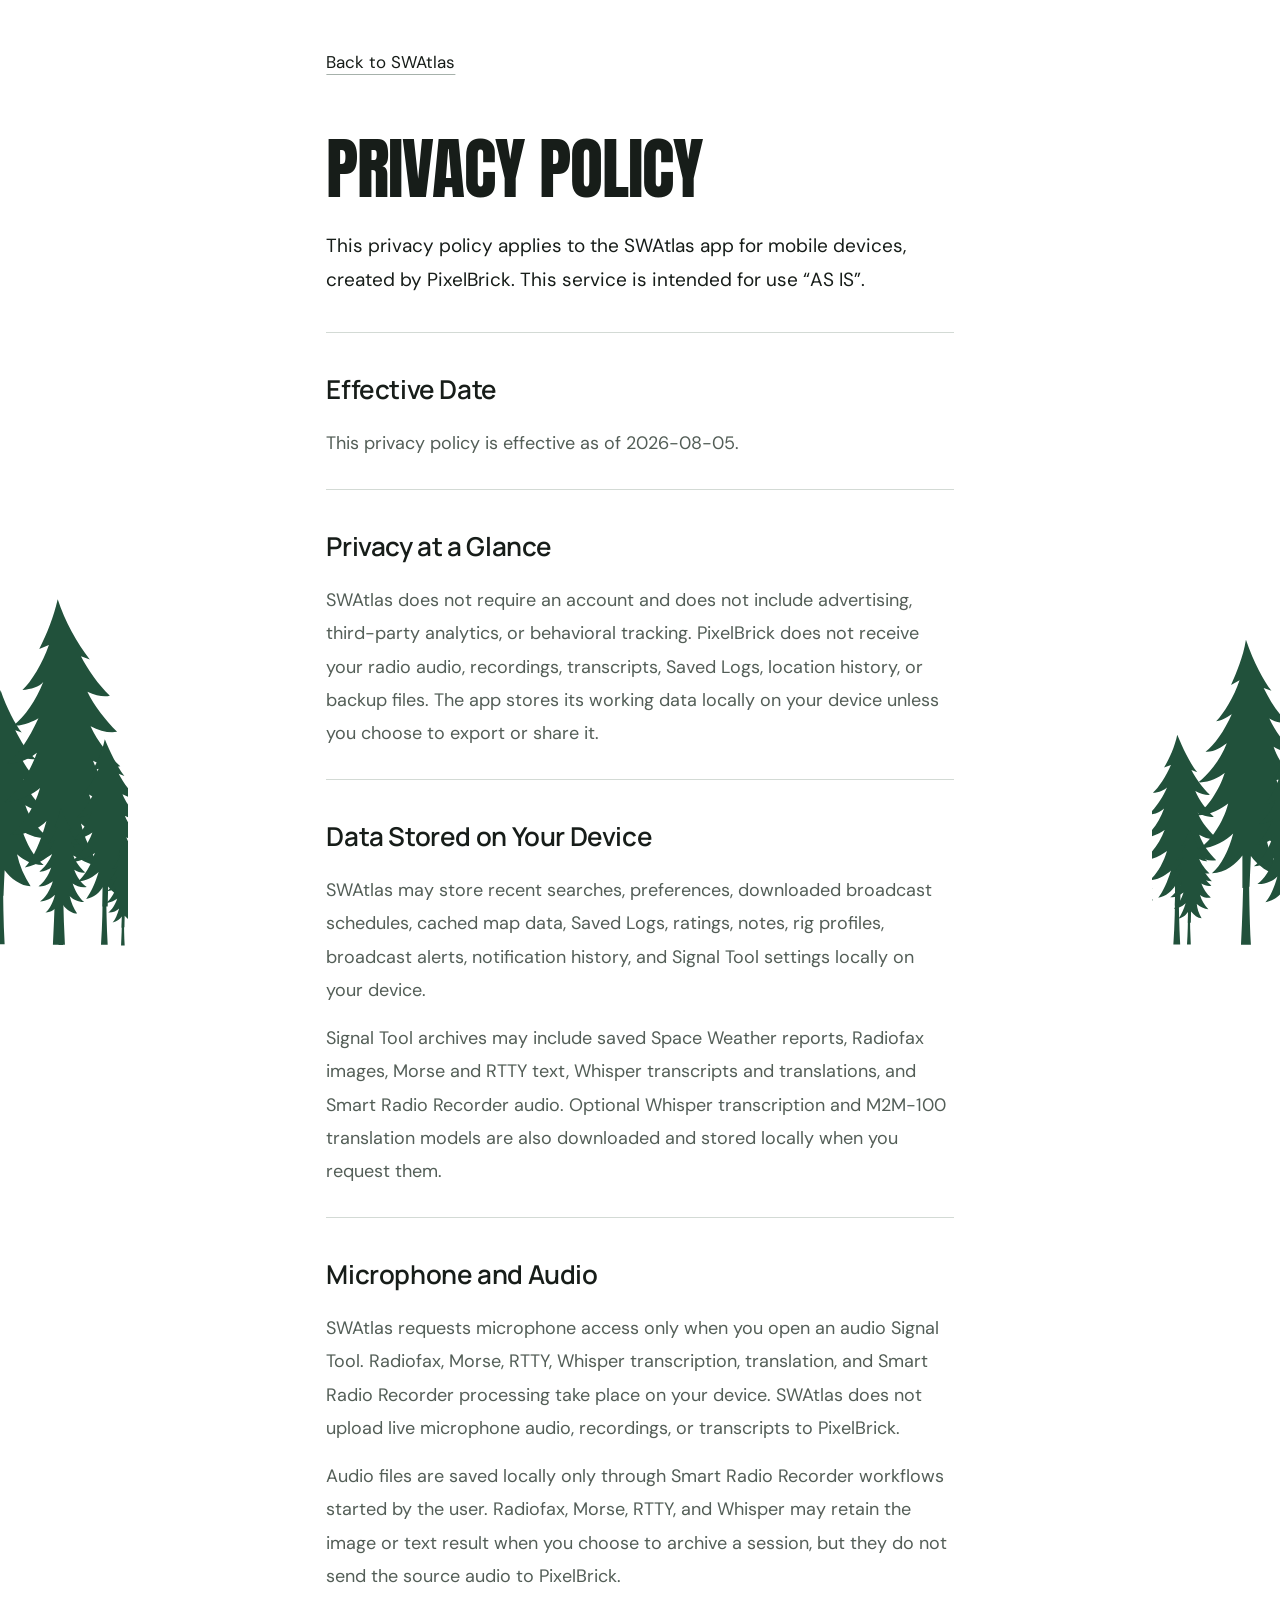
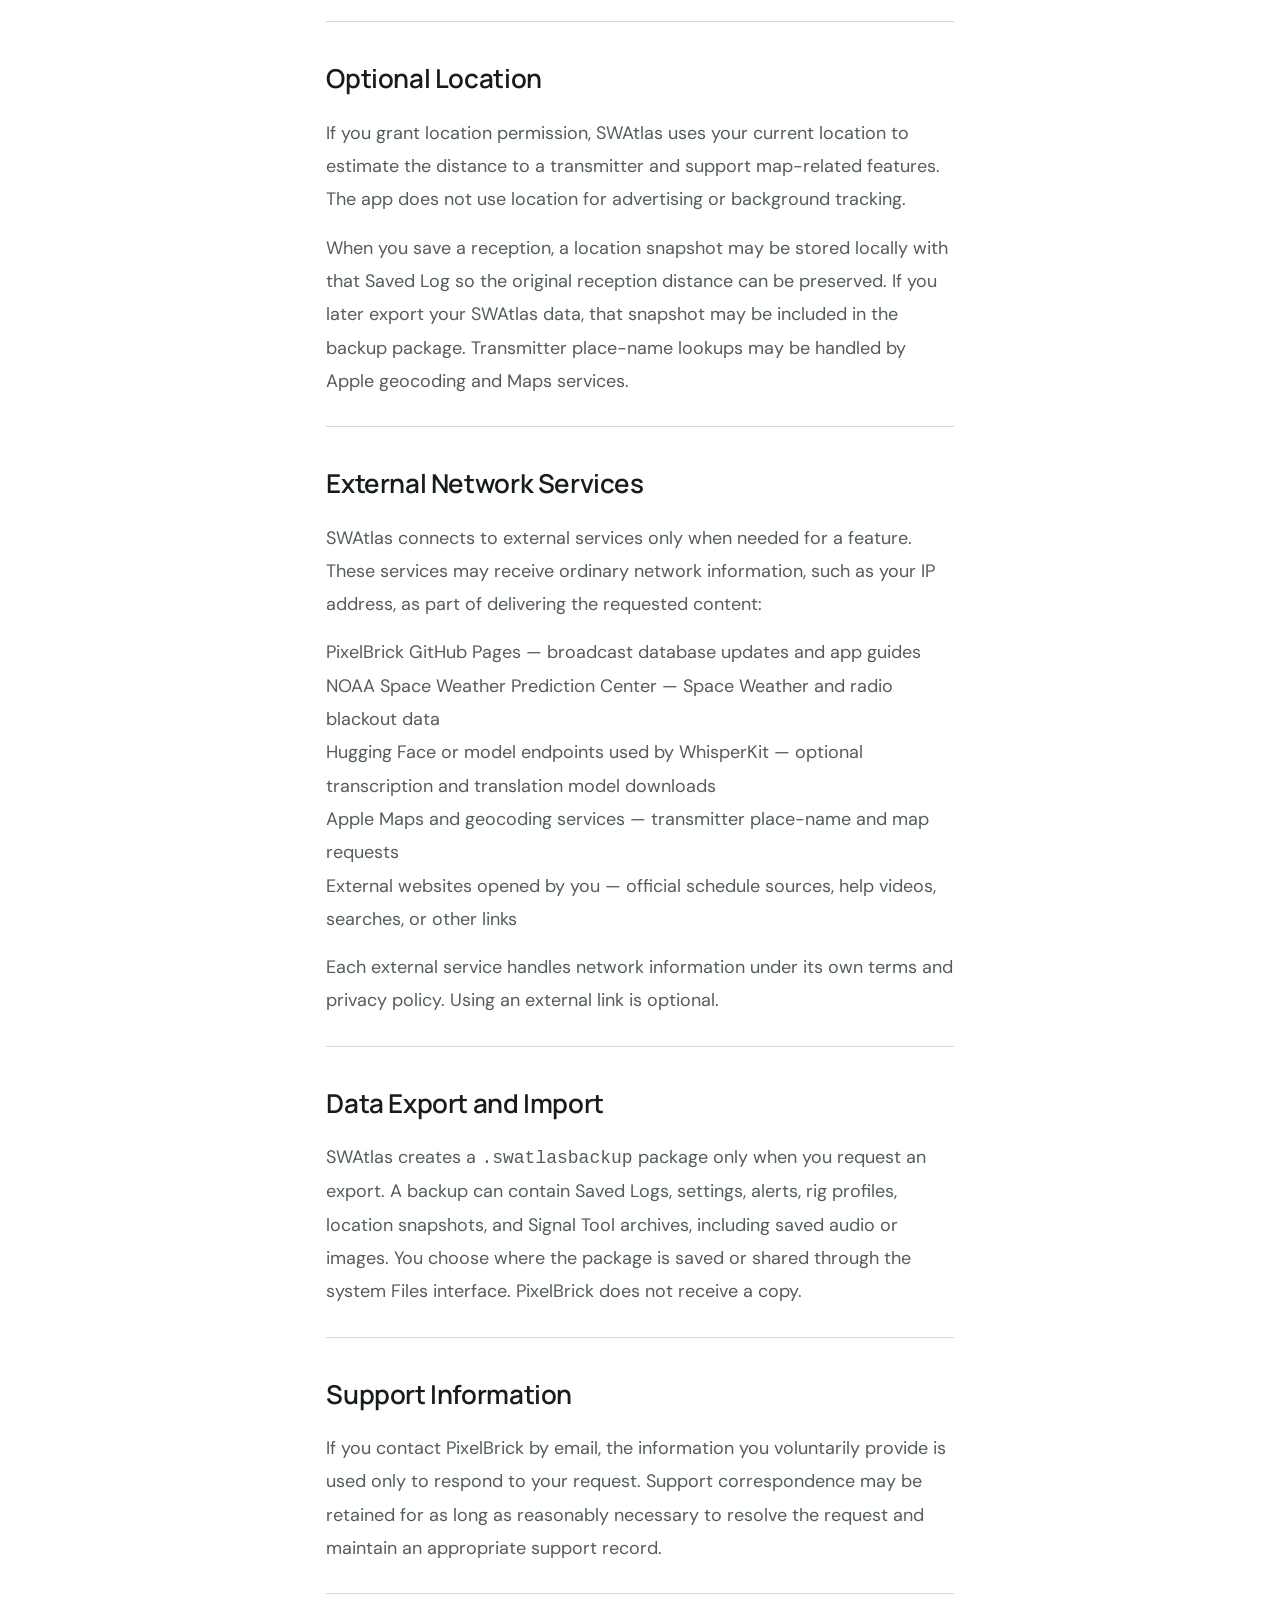
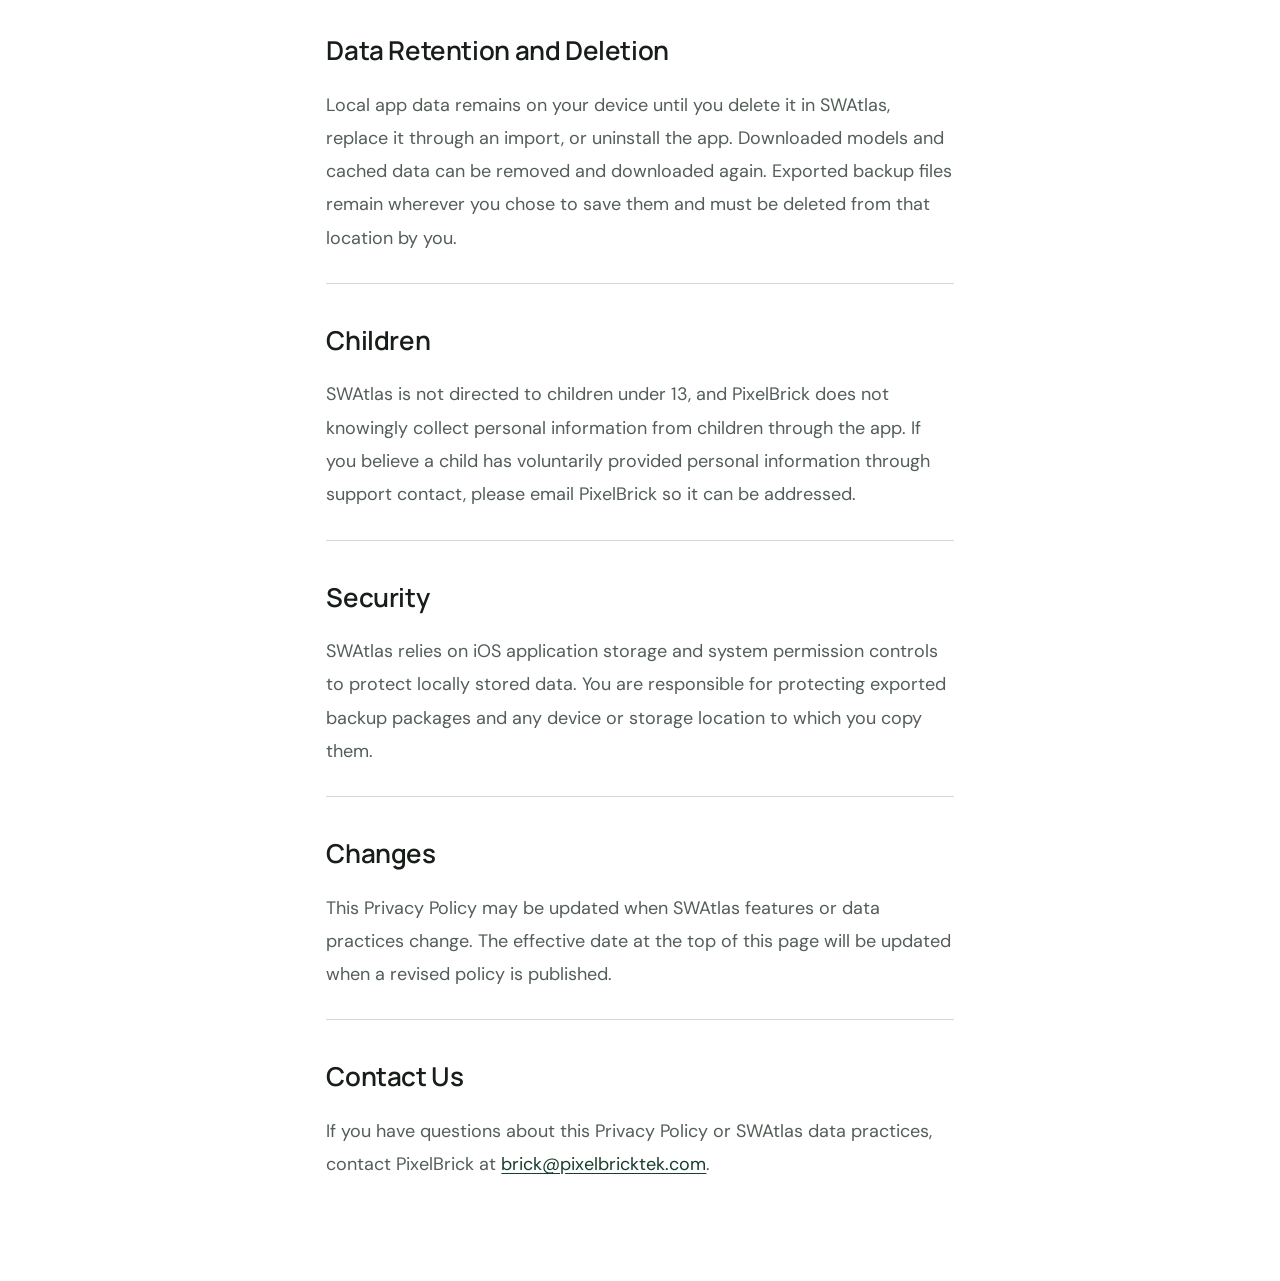
==== commit 72eeb898: "Add files via upload" ====
--- a/privacy-policy.html
+++ b/privacy-policy.html
@@ -18,8 +18,9 @@
   <link rel="icon" type="image/png" href="ico.png">
   <link rel="preconnect" href="https://fonts.googleapis.com">
   <link rel="preconnect" href="https://fonts.gstatic.com" crossorigin>
-  <link href="https://fonts.googleapis.com/css2?family=DM+Sans:wght@400;500;600;700&amp;family=Manrope:wght@400;500;600;700;800&amp;display=swap" rel="stylesheet">
-  <link rel="stylesheet" href="style.css?v=20261012-field">
+  <link href="https://fonts.googleapis.com/css2?family=Anton&amp;family=DM+Sans:wght@400;500;600;700&amp;family=Manrope:wght@400;500;600;700;800&amp;display=swap" rel="stylesheet">
+  <link rel="stylesheet" href="style.css?v=20261012-nordic">
+  <script src="nature.js?v=20261012-nordic" defer></script>
 </head>
 <body class="privacy-policy-page">
   <div class="page-shell">
@@ -28,7 +29,7 @@
     <div class="ambient ambient-3"></div>
 
     <header class="hero">
-      <a href="index.html" class="privacy-back">← Back to SWAtlas</a>
+      <a href="index.html" class="privacy-back">Back to SWAtlas</a>
       <div class="hero-grid">
         <div class="hero-copy">
           <h1>Privacy Policy</h1>
--- a/style.css
+++ b/style.css
@@ -1,13 +1,13 @@
-/* SWAtlas — field notes. Shared visual system, October 2026. */
+/* SWAtlas — clear typography and simple navigation. */
 :root {
-  --paper: #f6f5f0;
-  --surface: #fffefa;
-  --ink: #232a22;
-  --muted: #646b60;
-  --olive: #596645;
-  --forest: #28362c;
-  --pale: #e9ece1;
-  --line: #d8dcd0;
+  --paper: #ffffff;
+  --surface: #f7f8f9;
+  --ink: #1c2429;
+  --muted: #5b646b;
+  --olive: #425f50;
+  --forest: #23392f;
+  --pale: #eef2f0;
+  --line: #e1e6e4;
   --max: 1240px;
   --gutter: clamp(20px, 4.5vw, 72px);
   color-scheme: light;
@@ -17,7 +17,7 @@
 }
 * { box-sizing: border-box; }
 html { scroll-behavior: smooth; scroll-padding-top: 100px; }
-body { margin: 0; font-size: 16px; line-height: 1.65; -webkit-font-smoothing: antialiased; }
+body { margin: 0; font-size: 17px; line-height: 1.65; -webkit-font-smoothing: antialiased; }
 img { display: block; max-width: 100%; height: auto; }
 figure { margin: 0; }
 a { color: inherit; text-decoration: none; }
@@ -46,10 +46,10 @@
 .brand-mark img { width: 100%; height: 100%; object-fit: cover; }
 .top-anchor-nav, .help-menu-panel, .help-nav { display: flex; align-items: center; }
 .top-anchor-nav, .help-menu-panel { gap: 25px; margin-left: auto; }
-.top-anchor-link, .help-nav a { padding: 8px 0; font-size: 12px; font-weight: 600; color: var(--muted); white-space: nowrap; transition: color .18s; }
+.top-anchor-link, .help-nav a { padding: 8px 0; font-size: 17px; font-weight: 600; color: var(--muted); white-space: nowrap; transition: color .18s; }
 .top-anchor-link:hover, .top-anchor-link.is-active, .help-nav a:hover { color: var(--ink); }
 .top-anchor-link.is-active { box-shadow: 0 1px var(--olive); }
-.download-link { display: inline-flex; align-items: center; gap: 17px; padding: 10px 17px; font-size: 12px; font-weight: 600; color: var(--surface); background: var(--forest); border-radius: 3px; }
+.download-link { display: inline-flex; align-items: center; gap: 17px; padding: 10px 17px; font-size: 17px; font-weight: 600; color: var(--surface); background: var(--forest); border-radius: 3px; }
 .download-link:hover { background: var(--olive); }
 .top-anchor-menu-button, .help-menu-button { display: none; width: 44px; height: 44px; align-items: center; justify-content: center; flex-direction: column; gap: 5px; padding: 10px; border: 1px solid var(--line); border-radius: 3px; background: transparent; }
 .top-anchor-menu-button span, .help-menu-button span { width: 18px; height: 1px; background: var(--ink); transition: transform .2s; }
@@ -60,34 +60,34 @@
 /* The photographs lead the page, with no type placed over the artwork. */
 .hero { max-width: calc(var(--max) + var(--gutter) * 2); margin: auto; padding: 54px var(--gutter) 0; }
 .hero-intro { display: grid; grid-template-columns: 1.1fr 1fr; align-items: end; gap: 65px; padding-bottom: 38px; }
-.eyebrow, .section-tag, .card-kicker, .help-eyebrow { display: flex; align-items: center; gap: 9px; color: var(--olive); font-size: 10px; line-height: 1.5; font-weight: 700; text-transform: uppercase; letter-spacing: .16em; }
+.eyebrow, .section-tag, .card-kicker, .help-eyebrow { display: flex; align-items: center; gap: 9px; color: var(--olive); font-size: 17px; line-height: 1.5; font-weight: 700; text-transform: uppercase; letter-spacing: .16em; }
 .live-dot { display: inline-block; width: 6px; height: 6px; flex-shrink: 0; border-radius: 50%; background: var(--olive); }
 .hero h1 { margin-top: 20px; font-size: clamp(42px, 4.9vw, 69px); }
 .hero h1 em { color: var(--ink); }
-.hero-text { color: var(--muted); font-size: 15px; line-height: 1.8; }
+.hero-text { color: var(--muted); font-size: 17px; line-height: 1.8; }
 .hero-actions { display: flex; flex-wrap: wrap; align-items: center; gap: 14px 24px; margin-top: 24px; }
-.primary-button { display: inline-flex; align-items: center; justify-content: space-between; gap: 24px; min-height: 48px; padding: 13px 20px; border: 1px solid var(--forest); border-radius: 3px; color: var(--surface); background: var(--forest); font-size: 12px; font-weight: 600; transition: background .18s; }
+.primary-button { display: inline-flex; align-items: center; justify-content: space-between; gap: 24px; min-height: 48px; padding: 13px 20px; border: 1px solid var(--forest); border-radius: 3px; color: var(--surface); background: var(--forest); font-size: 17px; font-weight: 600; transition: background .18s; }
 .primary-button:hover { background: var(--olive); border-color: var(--olive); }
-.text-button { display: inline-flex; align-items: center; gap: 16px; min-height: 35px; padding: 6px 0; border-bottom: 1px solid #a4ad96; font-size: 12px; font-weight: 600; }
+.text-button { display: inline-flex; align-items: center; gap: 16px; min-height: 35px; padding: 6px 0; border-bottom: 1px solid #a4ad96; font-size: 17px; font-weight: 600; }
 .text-button:hover { color: var(--olive); border-color: var(--olive); }
 .field-hero { overflow: hidden; background: var(--forest); }
 .field-hero img { width: 100%; aspect-ratio: 16 / 9; object-fit: cover; }
 .hero-context { display: grid; grid-template-columns: .85fr 1.15fr; column-gap: 65px; padding: 26px 0 0; }
-.hero-receiver-note, .hero-reference-note { color: var(--muted); font-size: 11px; line-height: 1.8; }
+.hero-receiver-note, .hero-reference-note { color: var(--muted); font-size: 17px; line-height: 1.8; }
 .hero-reference-note strong { font-weight: 600; color: #495440; }
 .hero-proof { grid-column: 1 / -1; display: grid; grid-template-columns: repeat(4,1fr); gap: 20px; margin-top: 30px; padding: 19px 0; border-top: 1px solid var(--line); border-bottom: 1px solid var(--line); }
-.hero-proof span { display: flex; align-items: center; gap: 15px; font-size: 11px; font-weight: 500; }
-.hero-proof b { font-family: monospace; font-size: 10px; color: var(--olive); font-weight: 400; }
+.hero-proof span { display: flex; align-items: center; gap: 15px; font-size: 17px; font-weight: 500; }
+.hero-proof b { font-family: monospace; font-size: 17px; color: var(--olive); font-weight: 400; }
 
 /* Page sections */
 .section { max-width: calc(var(--max) + var(--gutter) * 2); padding: 88px var(--gutter); margin: auto; }
-.section-index { display: flex; align-items: center; gap: 15px; margin-bottom: 33px; font-size: 9px; letter-spacing: .13em; color: var(--muted); }
-.section-index span { font: 11px monospace; color: var(--olive); }
+.section-index { display: flex; align-items: center; gap: 15px; margin-bottom: 33px; font-size: 17px; letter-spacing: .13em; color: var(--muted); }
+.section-index span { font: 17px monospace; color: var(--olive); }
 .section-index i { width: 32px; height: 1px; background: currentColor; opacity: .45; }
 .section-index b { font-weight: 500; }
 .section-heading { margin-bottom: 42px; }
 .section-heading h2, .code-copy h2, .feature-intro h2 { margin-top: 13px; font-size: clamp(35px, 3.65vw, 51px); }
-.section-heading p { color: var(--muted); font-size: 14px; line-height: 1.85; }
+.section-heading p { color: var(--muted); font-size: 17px; line-height: 1.85; }
 .split-heading { display: grid; grid-template-columns: 1.1fr 1fr; align-items: end; gap: 65px; }
 .centered { max-width: 750px; }
 .centered p { max-width: 600px; margin-top: 20px; }
@@ -96,59 +96,59 @@
 .directory-screenshot { width: min(69%, 244px); border-radius: 21px; border: 1px solid #cad0c1; }
 .map-grid, .map-glow, .station-pin, .range-ring { display: none; }
 .database-counter { display: grid; text-align: center; gap: 2px; }
-.database-counter small { font-size: 9px; color: var(--olive); letter-spacing: .14em; }
+.database-counter small { font-size: 17px; color: var(--olive); letter-spacing: .14em; }
 .database-counter strong { font-size: 24px; font-weight: 500; letter-spacing: -.035em; }
-.database-counter span { font-size: 11px; color: var(--muted); }
+.database-counter span { font-size: 17px; color: var(--muted); }
 .database-list { display: flex; flex-direction: column; justify-content: center; }
 .database-row { display: grid; grid-template-columns: 26px 1fr 18px; gap: 15px; padding: 25px 0; border-bottom: 1px solid var(--line); }
 .database-row:first-child { border-top: 1px solid var(--line); }
-.row-number, .row-arrow { color: var(--olive); font: 11px/2 monospace; }
+.row-number, .row-arrow { color: var(--olive); font: 17px/2 monospace; }
 .row-arrow { font-size: 18px; }
 .database-row h3 { font-size: 20px; margin-bottom: 7px; }
-.database-row p { color: var(--muted); font-size: 13px; line-height: 1.8; }
+.database-row p { color: var(--muted); font-size: 17px; line-height: 1.8; }
 
 /* Interactive language reference */
 .code-section { max-width: none; padding-left: max(var(--gutter), calc((100% - var(--max)) / 2)); padding-right: max(var(--gutter), calc((100% - var(--max)) / 2)); color: #f2f3e9; background: var(--forest); }
 .code-section .section-index, .code-section .section-index span, .code-section .section-tag { color: #c0cbaa; }
 .code-shell { display: grid; grid-template-columns: 1fr 1fr; gap: 76px; align-items: center; }
 .code-copy h2 em { color: #c5d0ae; }
-.code-copy > p { margin-top: 23px; font-size: 14px; color: #c4ccbf; line-height: 1.85; }
+.code-copy > p { margin-top: 23px; font-size: 17px; color: #c4ccbf; line-height: 1.85; }
 .code-benefits { list-style: none; padding: 0; margin: 27px 0 0; }
 .code-benefits li { display: flex; gap: 19px; padding: 16px 0; border-top: 1px solid #4d5b4e; }
-.code-benefits li > span { color: #bdcaa5; font: 10px/2 monospace; }
+.code-benefits li > span { color: #bdcaa5; font: 17px/2 monospace; }
 .code-benefits strong, .code-benefits small { display: block; }
-.code-benefits strong { font-size: 13px; font-weight: 500; }
-.code-benefits small { color: #bcc6b9; font-size: 12px; line-height: 1.7; margin-top: 4px; }
+.code-benefits strong { font-size: 17px; font-weight: 500; }
+.code-benefits small { color: #bcc6b9; font-size: 17px; line-height: 1.7; margin-top: 4px; }
 .code-demo { min-width: 0; background: var(--surface); color: var(--ink); border: 1px solid #d7decd; border-radius: 4px; }
 .demo-toolbar { display: flex; align-items: center; justify-content: space-between; gap: 12px; padding: 18px 23px; border-bottom: 1px solid var(--line); }
 .demo-dots { display: none; }
-.demo-toolbar span { font: 10px monospace; letter-spacing: .09em; }
-.demo-toolbar small { font-size: 10px; color: var(--muted); }
+.demo-toolbar span { font: 17px monospace; letter-spacing: .09em; }
+.demo-toolbar small { font-size: 17px; color: var(--muted); }
 .code-search-wrap { padding: 27px 25px 20px; }
-.code-search-wrap label { display: block; font-size: 11px; margin-bottom: 10px; color: var(--muted); }
+.code-search-wrap label { display: block; font-size: 17px; margin-bottom: 10px; color: var(--muted); }
 .code-search { display: flex; align-items: center; gap: 10px; padding: 9px 10px 9px 14px; border: 1px solid #b7c1aa; border-radius: 3px; }
 .code-search:focus-within { outline: 2px solid #788852; outline-offset: 2px; }
 .code-search > span { display: none; }
 .code-search input { width: 100%; min-width: 0; padding: 2px; border: 0; outline: 0; background: transparent; color: var(--ink); font: 23px monospace; letter-spacing: .05em; }
-.code-search button { flex-shrink: 0; border: 0; border-radius: 2px; padding: 9px 11px; background: var(--pale); color: var(--forest); font-size: 10px; }
+.code-search button { flex-shrink: 0; border: 0; border-radius: 2px; padding: 9px 11px; background: var(--pale); color: var(--forest); font-size: 17px; }
 .code-search button i { display: inline-block; width: 5px; height: 5px; margin-left: 5px; border-radius: 50%; background: var(--olive); }
 .code-search button.is-off { background: #efefeb; color: #777; }
 .code-search button.is-off i { background: #aaa; }
-.code-search-wrap > small { display: block; margin-top: 10px; color: var(--muted); font-size: 10px; }
+.code-search-wrap > small { display: block; margin-top: 10px; color: var(--muted); font-size: 17px; }
 .resolver-flow { display: grid; grid-template-columns: .8fr 1.2fr; gap: 22px; align-items: stretch; padding: 15px 25px 25px; }
 .source-code { display: flex; flex-direction: column; justify-content: center; gap: 17px; padding-right: 20px; border-right: 1px solid var(--line); }
-.source-code small, .resolved-values span { font-size: 8px; line-height: 1.7; letter-spacing: .09em; color: var(--muted); }
+.source-code small, .resolved-values span { font-size: 17px; line-height: 1.7; letter-spacing: .09em; color: var(--muted); }
 .source-code strong { font: 42px monospace; letter-spacing: -.055em; }
 .resolver-wave { display: none; }
 .resolved-values { display: grid; gap: 18px; }
 .resolved-values article { display: grid; gap: 3px; }
 .resolved-values strong { font-weight: 500; font-size: 25px; line-height: 1.4; }
 .resolved-values article:not(.resolved-primary) strong { font: 18px/1.5 monospace; }
-.resolved-values small { color: var(--muted); font-size: 10px; }
+.resolved-values small { color: var(--muted); font-size: 17px; }
 .demo-chips { display: flex; flex-wrap: wrap; align-items: center; gap: 7px; padding: 17px 25px; background: #eff1e9; border-top: 1px solid var(--line); }
-.demo-chips button { min-width: 46px; min-height: 36px; border: 1px solid #cdd4c2; border-radius: 2px; color: var(--olive); background: transparent; font: 11px monospace; }
+.demo-chips button { min-width: 46px; min-height: 36px; border: 1px solid #cdd4c2; border-radius: 2px; color: var(--olive); background: transparent; font: 17px monospace; }
 .demo-chips button.is-active { background: var(--forest); border-color: var(--forest); color: white; }
-.demo-chips > span { margin-left: auto; font-size: 9px; color: var(--olive); }
+.demo-chips > span { margin-left: auto; font-size: 17px; color: var(--olive); }
 .demo-chips > span.is-off { opacity: .4; }
 
 /* Broadcast tools */
@@ -156,30 +156,30 @@
 .live-card { min-width: 0; padding: 36px; }
 .live-card-alert { border-right: 1px solid var(--line); }
 .live-card h3 { font-size: 29px; margin: 18px 0 14px; }
-.live-card p { max-width: 380px; color: var(--muted); font-size: 13px; line-height: 1.8; }
+.live-card p { max-width: 380px; color: var(--muted); font-size: 17px; line-height: 1.8; }
 .notification-preview { display: flex; gap: 12px; align-items: center; margin-top: 29px; padding: 17px; background: var(--pale); border-radius: 4px; }
 .notification-icon { width: 39px; flex-shrink: 0; }
 .notification-icon img { border-radius: 7px; }
 .notification-preview > div:nth-child(2) { display: grid; gap: 2px; }
-.notification-preview small, .notification-preview span { font-size: 10px; color: #55604e; }
-.notification-preview strong { font-size: 12px; font-weight: 600; }
+.notification-preview small, .notification-preview span { font-size: 17px; color: #55604e; }
+.notification-preview strong { font-size: 17px; font-weight: 600; }
 .notification-preview > i { font-style: normal; margin-left: auto; font-size: 25px; color: var(--olive); }
 .time-dial { display: grid; grid-template-columns: 1fr 24px 1fr; gap: 12px; margin-top: 35px; align-items: center; }
 .time-column { min-width: 0; display: grid; gap: 8px; }
-.time-column small { font-size: 9px; letter-spacing: .12em; color: var(--olive); }
+.time-column small { font-size: 17px; letter-spacing: .12em; color: var(--olive); }
 .time-column input, .time-column strong { min-width: 0; width: 100%; padding: 0 0 7px; font: 36px/1.2 monospace; letter-spacing: -.07em; color: var(--ink); }
 .time-column input { border: 0; border-bottom: 1px solid #a6b292; background: transparent; border-radius: 0; }
-.time-column span { font-size: 10px; color: var(--muted); }
+.time-column span { font-size: 17px; color: var(--muted); }
 .time-arrow { color: var(--olive); }
 .live-card-progress { grid-column: 1 / -1; border-top: 1px solid var(--line); display: grid; grid-template-columns: 1fr 1fr; align-items: center; gap: 50px; background: #eeefe7; }
 .live-progress-header { display: flex; align-items: center; gap: 18px; justify-content: space-between; }
-.live-progress-label { color: var(--olive); font-size: 9px; letter-spacing: .1em; }
+.live-progress-label { color: var(--olive); font-size: 17px; letter-spacing: .1em; }
 .live-progress-label i { display: inline-block; width: 5px; height: 5px; background: var(--olive); border-radius: 50%; margin-right: 5px; }
 .live-progress-header h3 { margin: 6px 0; font-size: 22px; }
-.live-progress-header small { color: var(--muted); font-size: 10px; }
+.live-progress-header small { color: var(--muted); font-size: 17px; }
 .live-progress-header > strong { font-size: 28px; font-weight: 500; }
-.live-progress-header > strong small { display: block; font-size: 9px; font-weight: 400; }
-.progress-time, .progress-status { display: flex; justify-content: space-between; gap: 10px; color: var(--muted); font: 9px/1.7 monospace; }
+.live-progress-header > strong small { display: block; font-size: 17px; font-weight: 400; }
+.progress-time, .progress-status { display: flex; justify-content: space-between; gap: 10px; color: var(--muted); font: 17px/1.7 monospace; }
 .progress-time span:nth-child(2) { color: var(--olive); }
 .progress-track { position: relative; height: 4px; margin: 15px 0; background: #d3d9c8; }
 .progress-track > span { display: block; height: 100%; width: var(--live-progress); background: var(--olive); }
@@ -192,30 +192,30 @@
 .signal-tool-card { min-width: 0; display: flex; flex-direction: column; border-top: 1px solid #aab59c; }
 .signal-tool-copy { padding: 23px 0 25px; }
 .signal-tool-copy h3 { font-size: 27px; margin: 15px 0; }
-.signal-tool-copy > p { font-size: 13px; line-height: 1.85; color: var(--muted); }
+.signal-tool-copy > p { font-size: 17px; line-height: 1.85; color: var(--muted); }
 .signal-tool-points { list-style: none; padding: 0; margin: 22px 0 0; }
 .signal-tool-points li { display: grid; grid-template-columns: 20px 1fr; gap: 7px; padding: 10px 0; border-top: 1px solid var(--line); }
-.signal-tool-points span { font: 9px/2 monospace; color: var(--olive); }
-.signal-tool-points strong { font-size: 11px; font-weight: 500; line-height: 1.65; }
+.signal-tool-points span { font: 17px/2 monospace; color: var(--olive); }
+.signal-tool-points strong { font-size: 17px; font-weight: 500; line-height: 1.65; }
 .signal-tool-visual { order: 2; position: relative; height: 330px; margin-top: auto; padding: 25px 25px 0; overflow: hidden; background: #e7e9df; }
 .signal-tool-visual img { width: 190px; margin: auto; border-radius: 19px 19px 0 0; border: 1px solid #d1d7c7; }
 .signal-tool-visual figcaption { position: absolute; left: 0; right: 0; bottom: 0; display: flex; align-items: center; justify-content: space-between; gap: 10px; padding: 14px 17px; background: var(--forest); color: #eff2e8; }
-.signal-tool-visual figcaption span { font: 8px monospace; letter-spacing: .08em; color: #c0cda9; }
-.signal-tool-visual figcaption strong { font-size: 10px; font-weight: 500; }
+.signal-tool-visual figcaption span { font: 17px monospace; letter-spacing: .08em; color: #c0cda9; }
+.signal-tool-visual figcaption strong { font-size: 17px; font-weight: 500; }
 .signal-tools-guide-link { display: flex; justify-content: flex-end; margin-top: 30px; }
 
 /* App gallery */
 .experience-section { max-width: none; padding: 76px 0; background: #e9ece3; }
 .experience-section > .section-index, .experience-section > .section-heading, .gallery-instruction { max-width: calc(var(--max) + var(--gutter) * 2); margin-left: auto; margin-right: auto; padding-left: var(--gutter); padding-right: var(--gutter); }
-.gallery-instruction { display: flex; align-items: center; gap: 10px; margin-top: 30px; font-size: 11px; color: var(--muted); }
+.gallery-instruction { display: flex; align-items: center; gap: 10px; margin-top: 30px; font-size: 17px; color: var(--muted); }
 .gallery-instruction span { font-size: 18px; }
 .screen-showcase { overflow-x: auto; overflow-y: hidden; margin-top: 24px; padding: 6px 0 24px; scroll-snap-type: x proximity; scrollbar-width: thin; scrollbar-color: #9ba88b transparent; cursor: grab; }
 .screen-showcase.is-dragging { cursor: grabbing; user-select: none; scroll-snap-type: none; }
 .screen-rail { display: flex; width: max-content; gap: 23px; padding: 0 max(var(--gutter), calc((100vw - var(--max)) / 2)); }
 .screen-card { width: 235px; flex-shrink: 0; scroll-snap-align: center; cursor: zoom-in; user-select: none; }
 .screen-card img { width: 100%; aspect-ratio: 1179/2556; object-fit: cover; object-position: top; border-radius: 18px; border: 1px solid #cad1bf; pointer-events: none; }
-.screen-card figcaption { display: flex; align-items: center; gap: 14px; padding: 17px 2px 0; font-size: 11px; }
-.screen-card figcaption span { color: var(--olive); font: 9px monospace; }
+.screen-card figcaption { display: flex; align-items: center; gap: 14px; padding: 17px 2px 0; font-size: 17px; }
+.screen-card figcaption span { color: var(--olive); font: 17px monospace; }
 .screen-card:hover img { border-color: var(--olive); }
 .lightbox-open { overflow: hidden; }
 .gallery-lightbox { position: fixed; inset: 0; z-index: 200; display: grid; grid-template-columns: 54px minmax(0,1fr) 54px; align-items: center; gap: 10px; padding: 32px; background: rgba(22,28,22,.97); opacity: 0; visibility: hidden; }
@@ -224,9 +224,9 @@
 .lightbox-stage > img { width: auto; height: 100%; max-width: 100%; min-height: 0; object-fit: contain; border-radius: 12px; cursor: zoom-in; }
 .lightbox-stage > img.is-zoomed { transform: scale(1.5); cursor: zoom-out; }
 .lightbox-caption { z-index: 1; display: flex; flex-wrap: wrap; align-items: center; justify-content: center; gap: 8px 15px; color: #f1f2e9; background: #181e18; }
-.lightbox-caption > span { font: 10px monospace; color: #bdcba9; }
-.lightbox-caption > strong { font-weight: 500; font-size: 12px; }
-.lightbox-caption > small { color: #b5beaf; font-size: 10px; }
+.lightbox-caption > span { font: 17px monospace; color: #bdcba9; }
+.lightbox-caption > strong { font-weight: 500; font-size: 17px; }
+.lightbox-caption > small { color: #b5beaf; font-size: 17px; }
 .lightbox-close, .lightbox-nav { width: 44px; height: 44px; border: 1px solid #6a7464; border-radius: 3px; color: white; background: #354031; font-size: 26px; }
 .lightbox-close { position: absolute; top: 18px; right: 18px; }
 .lightbox-close:hover, .lightbox-nav:hover { background: var(--olive); }
@@ -237,18 +237,18 @@
 .feature-intro .text-button { max-width: 230px; }
 .feature-grid { display: grid; grid-template-columns: repeat(3,minmax(0,1fr)); column-gap: 40px; }
 .feature-card { padding: 25px 0 30px; border-top: 1px solid var(--line); }
-.feature-card > span { color: var(--olive); font: 10px monospace; }
+.feature-card > span { color: var(--olive); font: 17px monospace; }
 .feature-card h3 { margin: 16px 0 12px; font-size: 20px; }
-.feature-card p { color: var(--muted); font-size: 13px; line-height: 1.8; }
+.feature-card p { color: var(--muted); font-size: 17px; line-height: 1.8; }
 .closing-section { display: grid; grid-template-columns: 1.3fr 1fr; align-items: center; gap: 50px; max-width: calc(var(--max) + var(--gutter) * 2); margin: 0 auto 60px; padding: 0 var(--gutter); }
 .field-companion img { width: 100%; height: auto; }
 .closing-content { padding: 25px 0; }
 .closing-content h2 { font-size: clamp(36px, 4vw, 55px); margin: 17px 0; }
-.closing-content p { color: var(--muted); font-size: 13px; }
+.closing-content p { color: var(--muted); font-size: 17px; }
 .closing-content .primary-button { margin-top: 25px; }
 .site-footer, .help-footer { max-width: calc(var(--max) + var(--gutter) * 2); display: flex; align-items: center; justify-content: space-between; gap: 30px; margin: auto; padding: 28px var(--gutter); border-top: 1px solid var(--line); }
-.site-footer > p, .help-footer p { color: var(--muted); font-size: 10px; line-height: 1.8; }
-.site-footer > div { display: flex; gap: 25px; font-size: 11px; }
+.site-footer > p, .help-footer p { color: var(--muted); font-size: 17px; line-height: 1.8; }
+.site-footer > div { display: flex; gap: 25px; font-size: 17px; }
 .site-footer a:hover, .help-footer a:hover { color: var(--olive); }
 
 /* Signal Tools guide */
@@ -257,87 +257,87 @@
 .help-topbar-inner { gap: 24px; }
 .help-menu-panel { gap: 23px; }
 .help-nav { gap: 20px; }
-.help-nav a { font-size: 11px; }
-.help-home-link, .schedule-guide-back { display: inline-flex; align-items: center; gap: 10px; padding: 9px 0 9px 20px; border-left: 1px solid var(--line); font-size: 11px; font-weight: 600; white-space: nowrap; }
+.help-nav a { font-size: 17px; }
+.help-home-link, .schedule-guide-back { display: inline-flex; align-items: center; gap: 10px; padding: 9px 0 9px 20px; border-left: 1px solid var(--line); font-size: 17px; font-weight: 600; white-space: nowrap; }
 .help-main { max-width: calc(var(--max) + var(--gutter) * 2); margin: auto; padding: 0 var(--gutter) 70px; }
 .help-section-intro { display: grid; grid-template-columns: 1.15fr 1fr; gap: 70px; align-items: end; padding: 68px 0 58px; }
-.help-section-intro span, .help-compare > span, .help-troubleshooting > div > span, .help-test-heading > div > span { color: var(--olive); font-size: 10px; font-weight: 700; letter-spacing: .13em; text-transform: uppercase; }
+.help-section-intro span, .help-compare > span, .help-troubleshooting > div > span, .help-test-heading > div > span { color: var(--olive); font-size: 17px; font-weight: 700; letter-spacing: .13em; text-transform: uppercase; }
 .help-section-intro h1 { margin-top: 18px; max-width: 650px; font-size: clamp(38px, 4.5vw, 60px); }
-.help-section-intro > p { color: var(--muted); font-size: 14px; line-height: 1.9; }
+.help-section-intro > p { color: var(--muted); font-size: 17px; line-height: 1.9; }
 .help-tool { display: grid; grid-template-columns: minmax(230px,.62fr) minmax(0,1.38fr); gap: 70px; align-items: start; padding: 54px 0; border-top: 1px solid var(--line); scroll-margin-top: 25px; }
 .help-tool-media { position: sticky; top: 100px; display: flex; flex-direction: column; align-items: center; padding: 25px 20px 0; background: #e6e9df; }
 .help-tool-media img { width: min(100%, 260px); border: 1px solid #ced5c1; border-radius: 21px; }
 .help-tool-media figcaption { display: flex; align-items: center; justify-content: space-between; gap: 15px; width: 100%; padding: 20px 0; }
-.help-tool-media figcaption span { font: 9px monospace; color: var(--olive); }
-.help-tool-media figcaption strong { font-size: 10px; font-weight: 500; }
+.help-tool-media figcaption span { font: 17px monospace; color: var(--olive); }
+.help-tool-media figcaption strong { font-size: 17px; font-weight: 500; }
 .help-tool-content { min-width: 0; }
-.help-tool-label { display: flex; align-items: center; gap: 11px; color: var(--olive); font-size: 10px; font-weight: 700; text-transform: uppercase; letter-spacing: .12em; }
-.help-tool-label span { font: 10px monospace; padding: 4px 8px; border: 1px solid #bac4aa; }
+.help-tool-label { display: flex; align-items: center; gap: 11px; color: var(--olive); font-size: 17px; font-weight: 700; text-transform: uppercase; letter-spacing: .12em; }
+.help-tool-label span { font: 17px monospace; padding: 4px 8px; border: 1px solid #bac4aa; }
 .help-tool-content h2 { max-width: 700px; font-size: clamp(31px, 3vw, 43px); margin: 22px 0 20px; }
-.help-lead { color: var(--muted); font-size: 14px; line-height: 1.85; }
-.help-simple-explanation { padding: 18px 22px; margin: 24px 0; border-left: 2px solid #839364; background: #ecefe5; color: #58634e; font-size: 13px; line-height: 1.85; }
-.help-simple-explanation strong { display: block; color: var(--forest); font-size: 12px; font-weight: 600; margin-bottom: 5px; }
-.help-schedule-guide-button { display: inline-flex; align-items: center; justify-content: space-between; gap: 22px; min-height: 44px; padding: 11px 17px; font-size: 12px; font-weight: 500; border: 1px solid #adb99e; border-radius: 3px; }
+.help-lead { color: var(--muted); font-size: 17px; line-height: 1.85; }
+.help-simple-explanation { padding: 18px 22px; margin: 24px 0; border-left: 2px solid #839364; background: #ecefe5; color: #58634e; font-size: 17px; line-height: 1.85; }
+.help-simple-explanation strong { display: block; color: var(--forest); font-size: 17px; font-weight: 600; margin-bottom: 5px; }
+.help-schedule-guide-button { display: inline-flex; align-items: center; justify-content: space-between; gap: 22px; min-height: 44px; padding: 11px 17px; font-size: 17px; font-weight: 500; border: 1px solid #adb99e; border-radius: 3px; }
 .help-schedule-guide-button:hover { background: var(--pale); }
 .help-test-card { margin: 30px 0; padding: 26px; background: var(--surface); border: 1px solid var(--line); border-radius: 3px; }
 .help-test-heading { display: flex; align-items: start; justify-content: space-between; gap: 20px; margin-bottom: 18px; }
 .help-test-heading h3 { font-size: 19px; margin-top: 8px; }
-.help-test-heading > div > span { font-size: 9px; }
-.help-video-button { display: inline-flex; align-items: center; justify-content: space-between; gap: 15px; flex-shrink: 0; padding: 10px 13px; background: var(--forest); color: white; border-radius: 2px; font-size: 10px; }
+.help-test-heading > div > span { font-size: 17px; }
+.help-video-button { display: inline-flex; align-items: center; justify-content: space-between; gap: 15px; flex-shrink: 0; padding: 10px 13px; background: var(--forest); color: white; border-radius: 2px; font-size: 17px; }
 .help-video-button:hover { background: var(--olive); }
-.help-video-button span { font-size: 8px; }
-.help-test-card > p { color: var(--muted); font-size: 13px; line-height: 1.85; }
+.help-video-button span { font-size: 17px; }
+.help-test-card > p { color: var(--muted); font-size: 17px; line-height: 1.85; }
 .help-test-steps, .help-step-list { padding: 0; margin: 20px 0; list-style: none; counter-reset: step; }
-.help-test-steps li, .help-step-list li { counter-increment: step; position: relative; padding: 12px 0 12px 31px; border-top: 1px solid var(--line); color: var(--muted); font-size: 13px; line-height: 1.85; }
-.help-test-steps li::before, .help-step-list li::before { content: counter(step, decimal-leading-zero); position: absolute; left: 0; top: 15px; color: var(--olive); font: 10px/1.8 monospace; }
+.help-test-steps li, .help-step-list li { counter-increment: step; position: relative; padding: 12px 0 12px 31px; border-top: 1px solid var(--line); color: var(--muted); font-size: 17px; line-height: 1.85; }
+.help-test-steps li::before, .help-step-list li::before { content: counter(step, decimal-leading-zero); position: absolute; left: 0; top: 15px; color: var(--olive); font: 17px/1.8 monospace; }
 .help-test-steps strong, .help-step-list strong { color: var(--ink); font-weight: 500; }
-.help-learning-note { font-size: 11px; line-height: 1.8; color: var(--olive); padding-top: 14px; border-top: 1px solid var(--line); }
+.help-learning-note { font-size: 17px; line-height: 1.8; color: var(--olive); padding-top: 14px; border-top: 1px solid var(--line); }
 .help-copy-block { margin-top: 28px; }
 .help-copy-block h3 { font-size: 19px; margin-bottom: 12px; }
-.help-copy-block > p { color: var(--muted); font-size: 13px; line-height: 1.85; }
+.help-copy-block > p { color: var(--muted); font-size: 17px; line-height: 1.85; }
 .help-readout-grid { display: grid; grid-template-columns: 1fr 1fr; gap: 0 25px; margin: 0; }
 .help-readout-grid > div { border-top: 1px solid var(--line); padding: 14px 0; }
-.help-readout-grid dt { font-size: 12px; font-weight: 600; margin-bottom: 5px; color: var(--forest); }
-.help-readout-grid dd { margin: 0; font-size: 12px; line-height: 1.8; color: var(--muted); }
-.help-tip { margin-top: 25px; font-size: 12px; line-height: 1.85; color: var(--olive); border-top: 1px solid var(--line); padding-top: 18px; }
+.help-readout-grid dt { font-size: 17px; font-weight: 600; margin-bottom: 5px; color: var(--forest); }
+.help-readout-grid dd { margin: 0; font-size: 17px; line-height: 1.8; color: var(--muted); }
+.help-tip { margin-top: 25px; font-size: 17px; line-height: 1.85; color: var(--olive); border-top: 1px solid var(--line); padding-top: 18px; }
 .help-tip strong { font-weight: 600; color: var(--forest); }
 .help-compare { padding: 50px 0; border-top: 1px solid var(--line); }
 .help-compare > h2 { max-width: 780px; font-size: clamp(32px, 3.5vw, 46px); margin: 16px 0 20px; }
-.help-compare > p { color: var(--muted); font-size: 14px; }
+.help-compare > p { color: var(--muted); font-size: 17px; }
 .help-compare-grid { display: grid; grid-template-columns: repeat(3,minmax(0,1fr)); gap: 0 35px; margin-top: 32px; }
 .help-compare-card { border-top: 1px solid var(--line); padding: 24px 0 28px; }
-.help-compare-card > span { color: var(--olive); font: 9px monospace; }
+.help-compare-card > span { color: var(--olive); font: 17px monospace; }
 .help-compare-card h3 { font-size: 20px; margin: 15px 0 12px; }
-.help-compare-card p { font-size: 13px; line-height: 1.85; color: var(--muted); }
+.help-compare-card p { font-size: 17px; line-height: 1.85; color: var(--muted); }
 .help-troubleshooting { display: grid; grid-template-columns: .8fr 1.2fr; gap: 70px; border-top: 1px solid var(--line); padding-top: 55px; }
 .help-troubleshooting h2 { font-size: 37px; margin-top: 16px; }
 .help-faq details { border-bottom: 1px solid var(--line); }
 .help-faq details:first-child { border-top: 1px solid var(--line); }
-.help-faq summary { position: relative; cursor: pointer; padding: 20px 28px 20px 0; list-style: none; font-size: 13px; font-weight: 500; }
+.help-faq summary { position: relative; cursor: pointer; padding: 20px 28px 20px 0; list-style: none; font-size: 17px; font-weight: 500; }
 .help-faq summary::-webkit-details-marker { display: none; }
 .help-faq summary::after { content: '+'; position: absolute; right: 3px; top: 16px; color: var(--olive); font-size: 21px; font-weight: 400; }
 .help-faq details[open] summary::after { content: '−'; }
-.help-faq details p { padding: 0 24px 22px 0; color: var(--muted); font-size: 13px; line-height: 1.9; }
+.help-faq details p { padding: 0 24px 22px 0; color: var(--muted); font-size: 17px; line-height: 1.9; }
 
 /* Radiofax: a straightforward three-step guide. */
 .schedule-main { max-width: calc(var(--max) + var(--gutter) * 2); margin: auto; padding: 0 var(--gutter) 80px; }
 .schedule-guide-hero { max-width: 900px; padding: 70px 0 55px; }
 .schedule-guide-hero h1 { font-size: clamp(40px, 4.8vw, 66px); margin: 20px 0 24px; }
-.schedule-guide-hero > p { max-width: 620px; color: var(--muted); font-size: 15px; line-height: 1.85; }
-.schedule-time-note { display: inline-block; padding: 12px 0; margin-top: 25px; border-top: 1px solid var(--line); font: 11px/1.6 monospace; color: var(--olive); }
+.schedule-guide-hero > p { max-width: 620px; color: var(--muted); font-size: 17px; line-height: 1.85; }
+.schedule-time-note { display: inline-block; padding: 12px 0; margin-top: 25px; border-top: 1px solid var(--line); font: 17px/1.6 monospace; color: var(--olive); }
 .schedule-steps { display: grid; grid-template-columns: repeat(3,minmax(0,1fr)); gap: 30px; border-top: 1px solid var(--line); padding-top: 35px; }
 .schedule-step-media { position: relative; display: flex; align-items: center; justify-content: center; height: 415px; padding: 38px 18px 20px; background: #e7eadf; }
 .schedule-step-media img { max-height: 100%; width: auto; max-width: 100%; border-radius: 15px; border: 1px solid #d1d7c7; object-fit: contain; }
-.schedule-step-number { position: absolute; top: 12px; left: 14px; color: var(--olive); font: 12px monospace; }
+.schedule-step-number { position: absolute; top: 12px; left: 14px; color: var(--olive); font: 17px monospace; }
 .schedule-step-copy { padding: 25px 0 0; }
-.schedule-step-label { color: var(--olive); font-size: 10px; font-weight: 700; letter-spacing: .13em; text-transform: uppercase; }
+.schedule-step-label { color: var(--olive); font-size: 17px; font-weight: 700; letter-spacing: .13em; text-transform: uppercase; }
 .schedule-step-copy h2 { font-size: 25px; margin: 13px 0; }
-.schedule-step-copy p { color: var(--muted); font-size: 13px; line-height: 1.9; }
+.schedule-step-copy p { color: var(--muted); font-size: 17px; line-height: 1.9; }
 .schedule-step-copy strong { color: var(--ink); font-weight: 500; }
 
 /* Privacy: quiet, consistent, readable document typography. */
 .privacy-policy-page .hero { max-width: 960px; padding-top: 40px; }
-.privacy-back { display: inline-block; font-size: 12px; padding: 8px 0; border-bottom: 1px solid #b7c0a9; }
+.privacy-back { display: inline-block; font-size: 17px; padding: 8px 0; border-bottom: 1px solid #b7c0a9; }
 .privacy-policy-page .hero-grid { margin-top: 48px; }
 .privacy-policy-page .hero h1 { font-size: clamp(40px, 5vw, 64px); margin: 0 0 24px; }
 .privacy-policy-page .hero-text { max-width: 740px; }
@@ -345,7 +345,7 @@
 .privacy-policy-card { width: 100%; }
 .privacy-policy-card .mini-tag { display: block; padding-top: 28px; margin: 28px 0 14px; border-top: 1px solid var(--line); font-size: 17px; line-height: 1.4; letter-spacing: -.015em; font-weight: 600; }
 .privacy-policy-card .mini-tag:first-child { margin-top: 0; }
-.privacy-policy-card p, .privacy-policy-card li { color: var(--muted); font-size: 14px; line-height: 1.9; }
+.privacy-policy-card p, .privacy-policy-card li { color: var(--muted); font-size: 17px; line-height: 1.9; }
 .privacy-policy-card p + p { margin-top: 15px; }
 .privacy-policy-card ul { padding-left: 19px; }
 .privacy-policy-card li { padding: 5px 0; }
@@ -355,9 +355,9 @@
 @media (max-width: 1120px) {
   .top-anchor-inner, .help-topbar-inner { gap: 20px; }
   .top-anchor-nav { gap: 17px; }
-  .top-anchor-link { font-size: 11px; }
+  .top-anchor-link { font-size: 17px; }
   .help-nav { gap: 14px; }
-  .help-nav a { font-size: 10px; }
+  .help-nav a { font-size: 17px; }
   .help-menu-panel { gap: 15px; }
   .help-home-link { padding-left: 15px; }
   .hero-intro, .split-heading, .hero-context { gap: 35px; }
@@ -370,29 +370,29 @@
   .help-troubleshooting { gap: 40px; }
   .schedule-step-media { height: 360px; }
 }
-@media (max-width: 960px) {
+@media (max-width: 1180px) {
   html { scroll-padding-top: 86px; }
   .top-anchor-inner, .help-topbar-inner { padding-top: 12px; padding-bottom: 12px; }
   .top-anchor-menu-button, .help-menu-button { display: flex; margin-left: auto; }
   .top-anchor-nav, .help-menu-button + .help-menu-panel { display: none; position: absolute; top: calc(100% - 1px); left: 0; right: 0; margin: 0; padding: 18px var(--gutter) 25px; background: var(--paper); border-bottom: 1px solid var(--line); box-shadow: 0 12px 20px rgba(28,38,23,.06); }
   .top-anchor-nav.is-open, .help-menu-panel.is-open { display: flex; align-items: stretch; flex-direction: column; gap: 0; max-height: calc(100dvh - 70px); overflow-y: auto; }
-  .top-anchor-link { padding: 13px 0; font-size: 14px; border-bottom: 1px solid var(--line); }
+  .top-anchor-link { padding: 13px 0; font-size: 17px; border-bottom: 1px solid var(--line); }
   .top-anchor-link.is-active { box-shadow: none; color: var(--olive); }
   .download-link { align-self: flex-start; margin-top: 17px; min-height: 44px; }
   .help-nav { display: flex; flex-direction: column; align-items: stretch; gap: 0; }
-  .help-nav a { padding: 12px 0; font-size: 14px; border-bottom: 1px solid var(--line); }
-  .help-home-link { margin-top: 15px; border: 0; padding: 10px 0; font-size: 13px; }
+  .help-nav a { padding: 12px 0; font-size: 17px; border-bottom: 1px solid var(--line); }
+  .help-home-link { margin-top: 15px; border: 0; padding: 10px 0; font-size: 17px; }
   .hero { padding-top: 40px; }
   .hero h1 { font-size: clamp(40px, 5.9vw, 55px); }
   .hero-intro { grid-template-columns: 1fr 1fr; gap: 30px; }
-  .hero-text { font-size: 13px; }
-  .primary-button { font-size: 11px; padding: 12px 16px; }
-  .text-button { font-size: 11px; }
+  .hero-text { font-size: 17px; }
+  .primary-button { font-size: 17px; padding: 12px 16px; }
+  .text-button { font-size: 17px; }
   .section { padding-top: 65px; padding-bottom: 65px; }
   .signal-tools-section { padding-top: 0; }
   .code-shell { gap: 30px; }
   .code-copy h2 { font-size: 37px; }
-  .code-copy > p { font-size: 13px; }
+  .code-copy > p { font-size: 17px; }
   .source-code strong { font-size: 34px; }
   .resolved-values strong { font-size: 21px; }
   .demo-toolbar small { display: none; }
@@ -422,31 +422,31 @@
   .hero { padding-top: 32px; }
   .hero-intro { grid-template-columns: 1fr; gap: 23px; padding-bottom: 27px; }
   .hero h1 { font-size: clamp(41px, 10.5vw, 61px); max-width: 550px; margin-top: 17px; }
-  .hero-text { font-size: 14px; }
+  .hero-text { font-size: 17px; }
   .hero-actions { gap: 12px 21px; margin-top: 21px; }
-  .primary-button { min-height: 48px; font-size: 12px; }
-  .text-button { font-size: 11px; }
+  .primary-button { min-height: 48px; font-size: 17px; }
+  .text-button { font-size: 17px; }
   .field-hero { margin: 0 calc(-1 * var(--gutter)); }
   .hero-context { grid-template-columns: 1fr; gap: 17px; padding-top: 22px; }
-  .hero-receiver-note, .hero-reference-note { font-size: 11px; }
+  .hero-receiver-note, .hero-reference-note { font-size: 17px; }
   .hero-proof { grid-template-columns: 1fr 1fr; gap: 15px; margin-top: 4px; padding: 20px 0; }
   .section { padding-top: 54px; padding-bottom: 54px; }
   .section-index { margin-bottom: 25px; }
   .split-heading { grid-template-columns: 1fr; gap: 20px; }
   .section-heading { margin-bottom: 28px; }
   .section-heading h2, .code-copy h2, .feature-intro h2 { font-size: 36px; }
-  .section-heading p { font-size: 13px; }
+  .section-heading p { font-size: 17px; }
   .database-panel { grid-template-columns: 1fr; gap: 28px; }
   .database-visual { flex-direction: row; gap: 23px; padding: 25px; align-items: center; }
   .directory-screenshot { width: min(48%, 190px); }
   .database-counter { text-align: left; max-width: 135px; }
   .database-counter strong { font-size: 24px; }
-  .database-counter small { font-size: 8px; }
+  .database-counter small { font-size: 17px; }
   .database-row { padding: 22px 0; grid-template-columns: 19px 1fr 14px; gap: 10px; }
   .database-row h3 { font-size: 20px; }
   .code-shell { grid-template-columns: 1fr; gap: 30px; }
   .code-demo { width: 100%; }
-  .demo-chips > span { width: auto; margin-top: 0; margin-left: auto; font-size: 8px; }
+  .demo-chips > span { width: auto; margin-top: 0; margin-left: auto; font-size: 17px; }
   .live-bento { grid-template-columns: 1fr; }
   .live-card { padding: 25px; }
   .live-card-alert { border-right: 0; border-bottom: 1px solid var(--line); }
@@ -462,16 +462,16 @@
   .signal-tools-grid { grid-template-columns: 1fr; gap: 34px; }
   .signal-tool-copy { padding-top: 21px; }
   .signal-tool-copy h3 { font-size: 29px; max-width: 360px; }
-  .signal-tool-points strong { font-size: 12px; }
+  .signal-tool-points strong { font-size: 17px; }
   .signal-tool-visual { height: 310px; padding-top: 22px; }
   .signal-tool-visual img { width: 208px; }
   .signal-tool-visual figcaption { padding: 15px 19px; }
-  .signal-tool-visual figcaption strong { font-size: 11px; }
+  .signal-tool-visual figcaption strong { font-size: 17px; }
   .signal-tools-guide-link { justify-content: flex-start; margin-top: 24px; }
   .experience-section { padding: 50px 0 35px; }
   .screen-card { width: 215px; }
   .screen-rail { gap: 20px; }
-  .gallery-instruction { font-size: 10px; }
+  .gallery-instruction { font-size: 17px; }
   .gallery-lightbox { padding: 62px 12px 25px; grid-template-columns: 35px minmax(0,1fr) 35px; gap: 5px; }
   .lightbox-nav { width: 34px; height: 44px; }
   .lightbox-stage { height: 79vh; }
@@ -482,42 +482,42 @@
   .feature-grid { grid-template-columns: 1fr 1fr; gap: 0 22px; }
   .feature-card { padding: 21px 0 25px; }
   .feature-card h3 { font-size: 19px; }
-  .feature-card p { font-size: 12px; }
+  .feature-card p { font-size: 17px; }
   .closing-section { grid-template-columns: 1fr; gap: 0; margin-bottom: 32px; }
   .closing-content { padding: 30px 0 15px; }
   .closing-content h2 { font-size: 43px; }
   .site-footer, .help-footer { flex-wrap: wrap; gap: 22px; padding-top: 25px; padding-bottom: 25px; }
   .site-footer > p { order: 3; width: 100%; }
-  .site-footer > div { gap: 20px; margin-left: auto; font-size: 10px; }
+  .site-footer > div { gap: 20px; margin-left: auto; font-size: 17px; }
   .help-section-intro { grid-template-columns: 1fr; gap: 22px; padding: 38px 0 35px; }
   .help-section-intro h1 { font-size: 43px; }
-  .help-section-intro > p { font-size: 13px; }
+  .help-section-intro > p { font-size: 17px; }
   .help-tool { display: flex; flex-direction: column; gap: 28px; padding: 35px 0; }
   .help-tool-media { position: static; width: 100%; padding: 24px 25px 0; }
   .help-tool-media img { width: min(64%, 230px); }
   .help-tool-media figcaption { flex-direction: row; padding: 19px 0; }
   .help-tool-content h2 { font-size: 33px; margin: 19px 0; }
-  .help-lead { font-size: 13px; }
+  .help-lead { font-size: 17px; }
   .help-simple-explanation { padding: 17px 19px; }
   .help-test-heading { flex-direction: column; gap: 16px; }
   .help-test-heading h3 { font-size: 20px; }
-  .help-video-button { min-height: 42px; font-size: 11px; }
+  .help-video-button { min-height: 42px; font-size: 17px; }
   .help-test-card { padding: 21px 19px; }
   .help-readout-grid { gap: 0 20px; }
   .help-compare { padding: 38px 0; }
   .help-compare > h2 { font-size: 35px; }
   .help-compare-grid { grid-template-columns: 1fr 1fr; gap: 0 22px; }
   .help-compare-card h3 { font-size: 19px; }
-  .help-compare-card p { font-size: 12px; }
+  .help-compare-card p { font-size: 17px; }
   .help-troubleshooting { grid-template-columns: 1fr; gap: 27px; padding-top: 35px; }
   .help-troubleshooting h2 { font-size: 35px; }
-  .help-faq summary { font-size: 13px; }
-  .help-footer p { font-size: 10px; }
+  .help-faq summary { font-size: 17px; }
+  .help-footer p { font-size: 17px; }
   .schedule-main { padding-bottom: 45px; }
   .schedule-guide-hero { padding: 40px 0 27px; }
   .schedule-guide-hero h1 { font-size: 43px; }
-  .schedule-guide-hero > p { font-size: 14px; }
-  .schedule-time-note { font-size: 10px; }
+  .schedule-guide-hero > p { font-size: 17px; }
+  .schedule-time-note { font-size: 17px; }
   .schedule-steps { grid-template-columns: 1fr; gap: 35px; padding-top: 28px; }
   .schedule-step { border-bottom: 1px solid var(--line); padding-bottom: 30px; }
   .schedule-step:last-child { border: 0; padding-bottom: 0; }
@@ -529,7 +529,7 @@
   .privacy-policy-page .hero-grid { margin-top: 35px; }
   .privacy-policy-page .hero h1 { font-size: 43px; }
   .privacy-policy-page .section { padding-top: 27px; }
-  .privacy-policy-card p, .privacy-policy-card li { font-size: 13px; }
+  .privacy-policy-card p, .privacy-policy-card li { font-size: 17px; }
   .privacy-policy-card .mini-tag { font-size: 17px; }
 }
 @media (max-width: 380px) {
@@ -553,3 +553,336 @@
   html { scroll-behavior: auto; }
   *, *::before, *::after { animation: none !important; transition: none !important; }
 }
+
+/* A quiet surface and a clear reading hierarchy. */
+body { font-size: 18px; }
+h1, h2, h3 { font-family: 'Manrope', 'DM Sans', sans-serif; font-weight: 700; }
+em { color: inherit; }
+.top-anchor-bar, .help-topbar { background: rgba(255,255,255,.97); border-color: #edf0ee; }
+.top-anchor-inner, .help-topbar-inner { gap: 26px; }
+.top-anchor-nav, .help-menu-panel { gap: 24px; }
+.top-anchor-link, .help-nav a { font-size: 16px; font-weight: 500; }
+.top-anchor-menu-button, .help-menu-button { border: 0; }
+.hero { padding-top: 64px; }
+.hero-intro { grid-template-columns: minmax(0,1.2fr) minmax(0,1fr); gap: 60px; padding-bottom: 48px; align-items: center; }
+.hero-title, .hero-summary { min-width: 0; }
+.hero h1 { margin-top: 0; font-size: clamp(46px,4.7vw,72px); letter-spacing: -.055em; line-height: 1.1; }
+.hero-text { font-size: 19px; line-height: 1.75; }
+.hero-actions { gap: 8px 28px; margin-top: 23px; }
+.primary-button, .download-link, .text-button, .help-schedule-guide-button, .help-video-button {
+  justify-content: center; gap: 0; padding: 8px 0; min-height: 44px;
+  border: 0; border-radius: 0; box-shadow: none; background: transparent; color: var(--ink);
+  font-size: 17px; font-weight: 600; line-height: 1.55;
+  text-decoration: underline; text-decoration-thickness: 1px; text-underline-offset: 7px; text-decoration-color: #a6b1ab;
+}
+.primary-button { font-size: 18px; }
+.primary-button:hover, .download-link:hover, .text-button:hover, .help-schedule-guide-button:hover, .help-video-button:hover {
+  background: transparent; color: var(--olive); text-decoration-color: currentColor;
+}
+.download-link { flex-shrink: 0; font-size: 16px; }
+.help-home-link, .schedule-guide-back, .privacy-back { font-size: 17px; border: 0; text-decoration: underline; text-underline-offset: 6px; text-decoration-color: #a6b1ab; }
+.hero-context { padding-top: 34px; gap: 36px; }
+.hero-receiver-note, .hero-reference-note { font-size: 17px; line-height: 1.75; }
+.hero-reference-note strong { color: var(--ink); }
+.section { padding-top: 100px; padding-bottom: 100px; }
+.section-heading h2, .code-copy h2, .feature-intro h2 { margin-top: 0; font-size: clamp(38px,3.8vw,56px); }
+.section-heading p, .code-copy > p { font-size: 18px; line-height: 1.8; }
+.split-heading { grid-template-columns: minmax(0,1.1fr) minmax(0,1fr); gap: 60px; }
+.database-panel { grid-template-columns: minmax(0,.8fr) minmax(0,1.2fr); gap: 70px; }
+.database-visual { background: #f1f4f2; padding: 40px 24px; }
+.directory-screenshot { width: min(78%,280px); border-color: #dfe5e1; }
+.database-counter strong { font-size: 26px; font-weight: 600; }
+.database-row { display: block; padding: 24px 0; }
+.database-row h3 { font-size: 25px; margin-bottom: 10px; }
+.database-row p { font-size: 17px; line-height: 1.75; }
+.code-shell { grid-template-columns: minmax(0,1fr) minmax(0,1fr); gap: 64px; }
+.code-copy h2 em { color: inherit; }
+.code-copy > p { color: #d7e0da; }
+.code-benefits strong { font-size: 19px; font-weight: 600; }
+.code-benefits small { font-size: 17px; color: #cbd7cf; }
+.code-demo { border: 0; border-radius: 8px; background: #fff; }
+.code-search-wrap { padding: 30px; }
+.code-search-wrap label { font-size: 17px; }
+.code-search { border-radius: 5px; padding: 10px 12px; }
+.code-search button { font-size: 16px; min-height: 44px; padding: 9px 12px; border-radius: 4px; }
+.code-search input { font-size: 26px; }
+.code-search-wrap > small { font-size: 17px; }
+.resolver-flow { grid-template-columns: minmax(0,.75fr) minmax(0,1.25fr); padding: 5px 30px 30px; }
+.source-code strong { font-size: 46px; }
+.resolved-values strong { font-size: 28px; font-weight: 600; overflow-wrap: anywhere; }
+.resolved-values article:not(.resolved-primary) strong { font-size: 21px; }
+.resolved-values span { font-size: 16px; letter-spacing: 0; }
+.demo-chips { gap: 12px; padding: 18px 30px; background: #f3f5f4; }
+.demo-chips button { min-width: 62px; min-height: 44px; font-size: 17px; border-radius: 4px; }
+.card-kicker, .help-tool-label, .help-eyebrow { font-size: 20px; letter-spacing: 0; text-transform: none; font-weight: 600; }
+.live-bento { border: 0; background: none; gap: 48px; }
+.live-card { padding: 0; }
+.live-card-alert { border: 0; }
+.live-card h3 { font-size: 34px; margin: 15px 0 20px; }
+.live-card p { max-width: none; font-size: 18px; }
+.notification-preview { padding: 22px; background: #f1f4f2; border-radius: 7px; }
+.notification-preview small, .notification-preview span { font-size: 17px; color: var(--muted); }
+.notification-preview strong { font-size: 19px; }
+.time-dial { grid-template-columns: minmax(0,1fr) 20px minmax(0,1fr); }
+.time-column small, .time-column span { font-size: 17px; letter-spacing: 0; }
+.time-column input, .time-column strong { font-size: 46px; }
+.live-card-progress { padding: 32px 0 0; background: none; }
+.live-progress-header h3 { margin: 0 0 10px; font-size: 28px; }
+.live-progress-header small, .live-progress-header > strong small { font-size: 17px; }
+.live-progress-header > strong { font-size: 34px; }
+.progress-time, .progress-status { font: 17px/1.6 'DM Sans',sans-serif; }
+.signal-tools-section { padding-top: 0; }
+.signal-tools-grid { grid-template-columns: repeat(2,minmax(0,1fr)); gap: 64px 48px; }
+.signal-tool-card { border-color: var(--line); }
+.signal-tool-copy { padding-top: 28px; }
+.signal-tool-copy h3 { font-size: 31px; }
+.signal-tool-copy > p { font-size: 18px; line-height: 1.8; }
+.signal-tool-points li { display: block; padding: 12px 0; }
+.signal-tool-points strong { font-size: 17px; font-weight: 500; }
+.signal-tool-visual { height: 390px; background: #f1f4f2; padding-top: 30px; }
+.signal-tool-visual img { width: 240px; border-color: #dfe5e1; }
+.signal-tool-visual figcaption { justify-content: center; padding: 16px; background: #f1f4f2; color: var(--ink); }
+.signal-tool-visual figcaption strong { font-size: 18px; font-weight: 600; }
+.experience-section { padding: 90px 0 60px; background: #f4f6f5; }
+.gallery-instruction { font-size: 17px; }
+.screen-card { width: 260px; }
+.screen-card figcaption { font-size: 18px; font-weight: 500; }
+.lightbox-caption > span, .lightbox-caption > small { font-size: 17px; }
+.lightbox-caption > strong { font-size: 20px; }
+.lightbox-close, .lightbox-nav { background: transparent; border: 0; }
+.feature-intro .text-button { max-width: 330px; }
+.feature-grid { gap: 12px 40px; }
+.feature-card h3 { font-size: 24px; margin-top: 0; }
+.feature-card p { font-size: 17px; line-height: 1.8; }
+.closing-content h2 { font-size: clamp(40px,4vw,58px); margin-top: 0; }
+.closing-content p { font-size: 18px; }
+.site-footer, .help-footer { padding-top: 32px; padding-bottom: 32px; }
+.site-footer > p, .help-footer p, .site-footer > div { font-size: 17px; }
+.help-section-intro h1 { margin-top: 0; font-size: clamp(42px,4.5vw,64px); }
+.help-section-intro > p, .help-lead { font-size: 18px; line-height: 1.8; }
+.help-tool { grid-template-columns: minmax(230px,.65fr) minmax(0,1.35fr); }
+.help-tool-media { background: #f1f4f2; }
+.help-tool-media figcaption { justify-content: center; }
+.help-tool-media figcaption strong { font-size: 18px; }
+.help-tool-content h2 { font-size: clamp(33px,3vw,44px); margin: 15px 0 24px; }
+.help-simple-explanation { font-size: 18px; padding: 0 0 0 22px; background: none; border-left: 2px solid #c2cec7; }
+.help-test-card { padding: 28px; border: 0; background: #f4f6f5; border-radius: 6px; }
+.help-test-heading { flex-direction: column; gap: 12px; }
+.help-test-heading h3, .help-copy-block h3 { font-size: 24px; margin-top: 0; }
+.help-test-card > p, .help-test-steps li, .help-step-list li, .help-learning-note, .help-copy-block > p, .help-readout-grid dd, .help-tip { font-size: 17px; line-height: 1.8; }
+.help-test-steps li, .help-step-list li { padding-left: 36px; }
+.help-test-steps li::before, .help-step-list li::before { font: 17px/1.8 'DM Sans',sans-serif; top: 12px; }
+.help-readout-grid dt { font-size: 18px; }
+.help-compare-card > span { font-size: 19px; font-family: inherit; font-weight: 600; }
+.help-compare-card h3 { font-size: 25px; }
+.help-compare-card p, .help-compare > p, .help-faq summary, .help-faq details p { font-size: 18px; }
+.help-troubleshooting h2 { margin-top: 0; }
+.schedule-guide-hero h1 { margin-top: 15px; }
+.schedule-guide-hero > p { font-size: 19px; }
+.schedule-time-note { font: 17px/1.7 'DM Sans',sans-serif; border: 0; padding: 0; }
+.schedule-step-media { background: #f1f4f2; padding-top: 24px; }
+.schedule-step-copy h2 { font-size: 28px; margin-top: 0; }
+.schedule-step-copy p { font-size: 18px; line-height: 1.8; }
+.privacy-policy-card p, .privacy-policy-card li { font-size: 18px; line-height: 1.85; }
+.privacy-policy-card .mini-tag { font-size: 26px; padding-top: 38px; margin-bottom: 20px; }
+@media (max-width: 1180px) {
+  .top-anchor-nav.is-open, .help-menu-panel.is-open { gap: 0; }
+  .top-anchor-link, .help-nav a { font-size: 17px; padding: 13px 0; }
+  .download-link { margin-top: 12px; }
+  .help-menu-panel { gap: 18px; }
+  .hero-intro, .split-heading { gap: 36px; }
+  .code-shell { grid-template-columns: 1fr; gap: 40px; }
+  .code-demo { max-width: 640px; }
+  .live-card-progress { grid-template-columns: 1fr; gap: 24px; }
+  .live-progress-header { display: flex; }
+  .live-progress-header > strong { margin: 0; }
+  .help-tool { gap: 36px; }
+}
+@media (max-width: 700px) {
+  .hero { padding-top: 35px; }
+  .hero-intro, .split-heading, .database-panel { grid-template-columns: 1fr; gap: 28px; }
+  .hero-intro { padding-bottom: 30px; }
+  .hero h1 { font-size: clamp(42px,10.8vw,64px); }
+  .hero-text { font-size: 18px; }
+  .hero-actions { flex-direction: column; align-items: flex-start; gap: 6px; }
+  .hero-context { gap: 24px; padding-top: 28px; }
+  .section { padding-top: 64px; padding-bottom: 64px; }
+  .section-heading h2, .code-copy h2, .feature-intro h2 { font-size: clamp(34px,8.6vw,44px); }
+  .section-heading p { font-size: 18px; }
+  .database-visual { gap: 24px; padding: 25px 20px; }
+  .directory-screenshot { width: 56%; }
+  .database-counter strong { font-size: 23px; }
+  .database-row h3 { font-size: 24px; }
+  .code-search-wrap { padding: 24px 20px; }
+  .resolver-flow { padding: 0 20px 24px; gap: 16px; }
+  .source-code { padding-right: 15px; }
+  .source-code strong { font-size: 38px; }
+  .resolved-values strong { font-size: 25px; }
+  .resolved-values span { font-size: 16px; }
+  .demo-chips { padding: 18px 20px; }
+  .live-bento { gap: 38px; }
+  .live-card { padding: 0; }
+  .live-card h3 { font-size: 30px; }
+  .live-card-progress { padding-top: 28px; }
+  .live-progress-header { align-items: flex-start; gap: 12px; }
+  .live-progress-header h3 { font-size: 24px; }
+  .live-progress-header > strong { font-size: 28px; }
+  .notification-preview { padding: 18px; gap: 10px; }
+  .notification-preview strong { font-size: 18px; }
+  .time-column input, .time-column strong { font-size: 40px; }
+  .progress-time, .progress-status { font-size: 16px; flex-wrap: wrap; }
+  .signal-tools-section { padding-top: 0; }
+  .signal-tools-grid { grid-template-columns: 1fr; gap: 40px; }
+  .signal-tool-copy h3 { font-size: 30px; max-width: none; }
+  .signal-tool-visual { height: 370px; }
+  .experience-section { padding: 60px 0 40px; }
+  .screen-card { width: 245px; }
+  .feature-grid, .help-compare-grid { grid-template-columns: 1fr; }
+  .feature-card { padding-top: 26px; padding-bottom: 26px; }
+  .feature-card h3 { font-size: 24px; }
+  .closing-content { padding-top: 32px; }
+  .closing-content h2 { font-size: 42px; }
+  .site-footer > div { margin: 0; flex-wrap: wrap; font-size: 17px; }
+  .site-footer > p { font-size: 17px; }
+  .help-tool { gap: 30px; }
+  .help-tool-media figcaption { justify-content: center; }
+  .help-test-card { padding: 24px 20px; }
+  .help-readout-grid { grid-template-columns: 1fr; }
+  .help-section-intro h1, .schedule-guide-hero h1 { font-size: clamp(38px,10vw,48px); }
+  .help-tool-content h2 { font-size: 33px; }
+  .schedule-step-copy h2 { font-size: 28px; }
+  .privacy-policy-page .hero h1 { font-size: 44px; }
+}
+
+/* Nordic outdoor direction: single-ink pine drawings, white surfaces, strong type. */
+:root {
+  --paper: #ffffff;
+  --surface: #ffffff;
+  --ink: #171d19;
+  --muted: #535e57;
+  --olive: #21513b;
+  --forest: #183e2c;
+  --pale: #ffffff;
+  --line: #d3dad5;
+  --max: 1120px;
+  --gutter: clamp(100px, 13vw, 220px);
+  --pine-width: clamp(90px, 10vw, 190px);
+}
+body { position: relative; isolation: isolate; }
+body::before, body::after {
+  content: ''; position: fixed; z-index: -1; top: 0; bottom: -60px;
+  width: var(--pine-width); pointer-events: none; background-repeat: no-repeat;
+  background-size: 100% auto; transition: transform 700ms cubic-bezier(.2,.65,.3,1);
+}
+body::before { left: 0; background-image: url('pine-left.svg'); background-position: left bottom; transform: translate3d(0,var(--pine-left-shift,0px),0); }
+body::after { right: 0; background-image: url('pine-right.svg'); background-position: right bottom; transform: translate3d(0,var(--pine-right-shift,0px),0); }
+.top-anchor-bar, .help-topbar { background: #ffffff; border-color: #dfe4df; }
+.top-anchor-inner, .help-topbar-inner { padding-top: 15px; padding-bottom: 15px; }
+.top-anchor-nav, .help-menu-panel { gap: 20px; }
+.help-nav { gap: 15px; }
+.top-brand { font-size: 21px; }
+.top-anchor-link, .help-nav a, .download-link { font-size: 16px; }
+.hero { padding-top: 52px; }
+h1, .section-heading h2, .code-copy h2, .feature-intro h2, .closing-content h2,
+.help-section-intro h1, .help-tool-content h2, .help-compare > h2, .help-troubleshooting h2, .schedule-guide-hero h1 {
+  font-family: 'Anton', 'Impact', 'Arial Narrow', sans-serif;
+  font-weight: 400; text-transform: uppercase; letter-spacing: -.012em; line-height: 1.08;
+}
+.hero-intro { grid-template-columns: minmax(0,1.16fr) minmax(0,1fr); gap: 48px; align-items: center; padding-bottom: 45px; }
+.hero h1 { font-family: 'Anton', 'Impact', 'Arial Narrow', sans-serif; font-size: clamp(62px,6.3vw,96px); font-weight: 400; letter-spacing: -.015em; line-height: 1.08; }
+.hero-text { font-size: 19px; color: var(--ink); }
+.hero-actions { gap: 7px 24px; }
+.primary-button, .text-button, .download-link, .help-video-button, .help-schedule-guide-button { text-decoration-color: var(--forest); text-decoration-thickness: 2px; text-underline-offset: 8px; }
+.field-hero, .field-companion { overflow: hidden; background: transparent; }
+.field-hero img, .field-companion img { transition: transform 800ms cubic-bezier(.2,.65,.3,1); }
+.has-motion .field-hero img, .has-motion .field-companion img { transform: translate3d(0,var(--photo-shift,0px),0) scale(1.055); }
+.section-heading h2, .code-copy h2, .feature-intro h2 { font-size: clamp(42px,4.2vw,62px); }
+.split-heading { gap: 44px; }
+.database-panel { gap: 50px; }
+.database-visual, .signal-tool-visual, .help-tool-media, .schedule-step-media { background: transparent; }
+.directory-screenshot, .signal-tool-visual img, .help-tool-media img, .schedule-step-media img, .screen-card img {
+  border-color: #c6d0c9; box-shadow: 0 8px 24px rgba(20,38,26,.08);
+}
+.database-visual { padding: 24px 0; }
+.code-section { max-width: calc(var(--max) + var(--gutter) * 2); padding: 45px var(--gutter) 90px; color: var(--ink); background: transparent; }
+.code-shell { padding: 40px; gap: 34px; background: var(--forest); color: #fff; }
+.code-demo { border-radius: 2px; background: #fff; }
+.code-search-wrap { padding: 24px; }
+.code-search { border-color: #829589; border-radius: 2px; }
+.code-search button { background: var(--forest); color: #fff; border: 1px solid var(--forest); }
+.code-search button i { background: #fff; }
+.code-search button.is-off { background: #fff; color: #46544a; border-color: #a5b2a9; }
+.code-search button.is-off i { background: #66766b; }
+.resolver-flow { padding-left: 24px; padding-right: 24px; }
+.demo-chips { background: #fff; border-color: #d1d9d3; padding-left: 24px; padding-right: 24px; }
+.demo-chips button { border-color: #aebbb2; }
+.notification-preview { background: #fff; border: 1px solid #c4cec7; border-radius: 3px; }
+.notification-preview small, .notification-preview span { color: #4b584f; }
+.progress-track { background: #d6ddd7; }
+.progress-track > i { border-color: #fff; }
+.signal-tool-visual { padding-top: 25px; border-bottom: 1px solid var(--line); }
+.signal-tool-visual figcaption { background: #fff; border-top: 1px solid var(--line); }
+.experience-section { background: transparent; border-top: 1px solid var(--line); border-bottom: 1px solid var(--line); }
+.help-test-card { background: #fff; border: 1px solid #c4cec7; border-radius: 3px; }
+.help-simple-explanation { color: var(--muted); border-left-color: var(--forest); }
+.closing-content h2 { font-size: clamp(46px,4.8vw,70px); }
+.help-tool-content h2 { font-size: clamp(38px,3.5vw,48px); }
+.schedule-guide-hero h1 { font-size: clamp(48px,5vw,72px); }
+.privacy-policy-page .hero h1 { font-size: 68px; }
+.has-motion .soft-enter { opacity: 0; translate: 0 18px; transition: opacity 650ms ease, translate 750ms cubic-bezier(.2,.65,.3,1); }
+.has-motion .soft-enter.is-in-view { opacity: 1; translate: 0 0; }
+@media (max-width: 1180px) {
+  :root { --gutter: clamp(68px, 10vw, 110px); --pine-width: clamp(50px, 7vw, 78px); }
+  .top-anchor-nav.is-open, .help-menu-panel.is-open { gap: 0; }
+  .top-anchor-link, .help-nav a { font-size: 17px; }
+  .hero-intro { gap: 30px; }
+  .hero h1 { font-size: clamp(56px,6.7vw,78px); }
+  .hero-text { font-size: 18px; }
+  .code-shell { padding: 38px; gap: 34px; }
+  .code-demo { max-width: 100%; }
+  .database-panel { gap: 30px; }
+  .signal-tools-grid { gap: 48px 32px; }
+  .help-tool { gap: 30px; grid-template-columns: minmax(160px,.6fr) minmax(0,1.4fr); }
+  .help-tool-media { padding: 20px 0 0; }
+}
+@media (max-width: 700px) {
+  :root { --gutter: 30px; --pine-width: 23px; }
+  body::before, body::after { background-size: 48px auto; bottom: -42px; }
+  .hero { padding-top: 36px; }
+  .hero-intro { grid-template-columns: 1fr; gap: 26px; }
+  .hero h1 { font-size: clamp(51px,12.8vw,74px); }
+  .hero-text { font-size: 18px; }
+  .field-hero { margin: 0; }
+  .section-heading h2, .code-copy h2, .feature-intro h2 { font-size: clamp(38px,9.8vw,50px); }
+  .code-section { padding: 12px var(--gutter) 64px; }
+  .code-shell { padding: 28px 20px; gap: 28px; margin: 0 -10px; }
+  .code-demo { margin: 0 -6px; width: calc(100% + 12px); }
+  .code-search-wrap { padding: 20px 16px; }
+  .code-search { gap: 4px; padding: 8px; }
+  .code-search input { font-size: 23px; }
+  .code-search button { font-size: 16px; padding: 8px; }
+  .resolver-flow { padding: 0 16px 24px; gap: 14px; }
+  .demo-chips { padding: 16px; gap: 9px; }
+  .source-code strong { font-size: 33px; }
+  .resolved-values strong { font-size: 23px; }
+  .signal-tools-grid { gap: 42px; }
+  .closing-content h2 { font-size: 51px; }
+  .help-section-intro h1, .schedule-guide-hero h1 { font-size: clamp(44px,11.4vw,60px); }
+  .help-tool-content h2 { font-size: 38px; }
+  .help-troubleshooting h2 { font-size: 43px; }
+  .help-compare > h2 { font-size: 43px; }
+  .help-test-card { padding: 23px 17px; }
+  .privacy-policy-page .hero h1 { font-size: 52px; }
+  .site-footer > div { gap: 24px; }
+}
+@media (max-width: 360px) {
+  :root { --gutter: 24px; --pine-width: 17px; }
+  .hero h1 { font-size: 48px; }
+  .code-shell { padding-left: 17px; padding-right: 17px; }
+  .notification-preview { padding: 13px; }
+  .time-column input, .time-column strong { font-size: 34px; }
+}
+@media (prefers-reduced-motion: reduce) {
+  body::before, body::after, .has-motion .field-hero img, .has-motion .field-companion img { transform: none; transition: none; }
+  .has-motion .soft-enter { opacity: 1; translate: none; transition: none; }
+}
